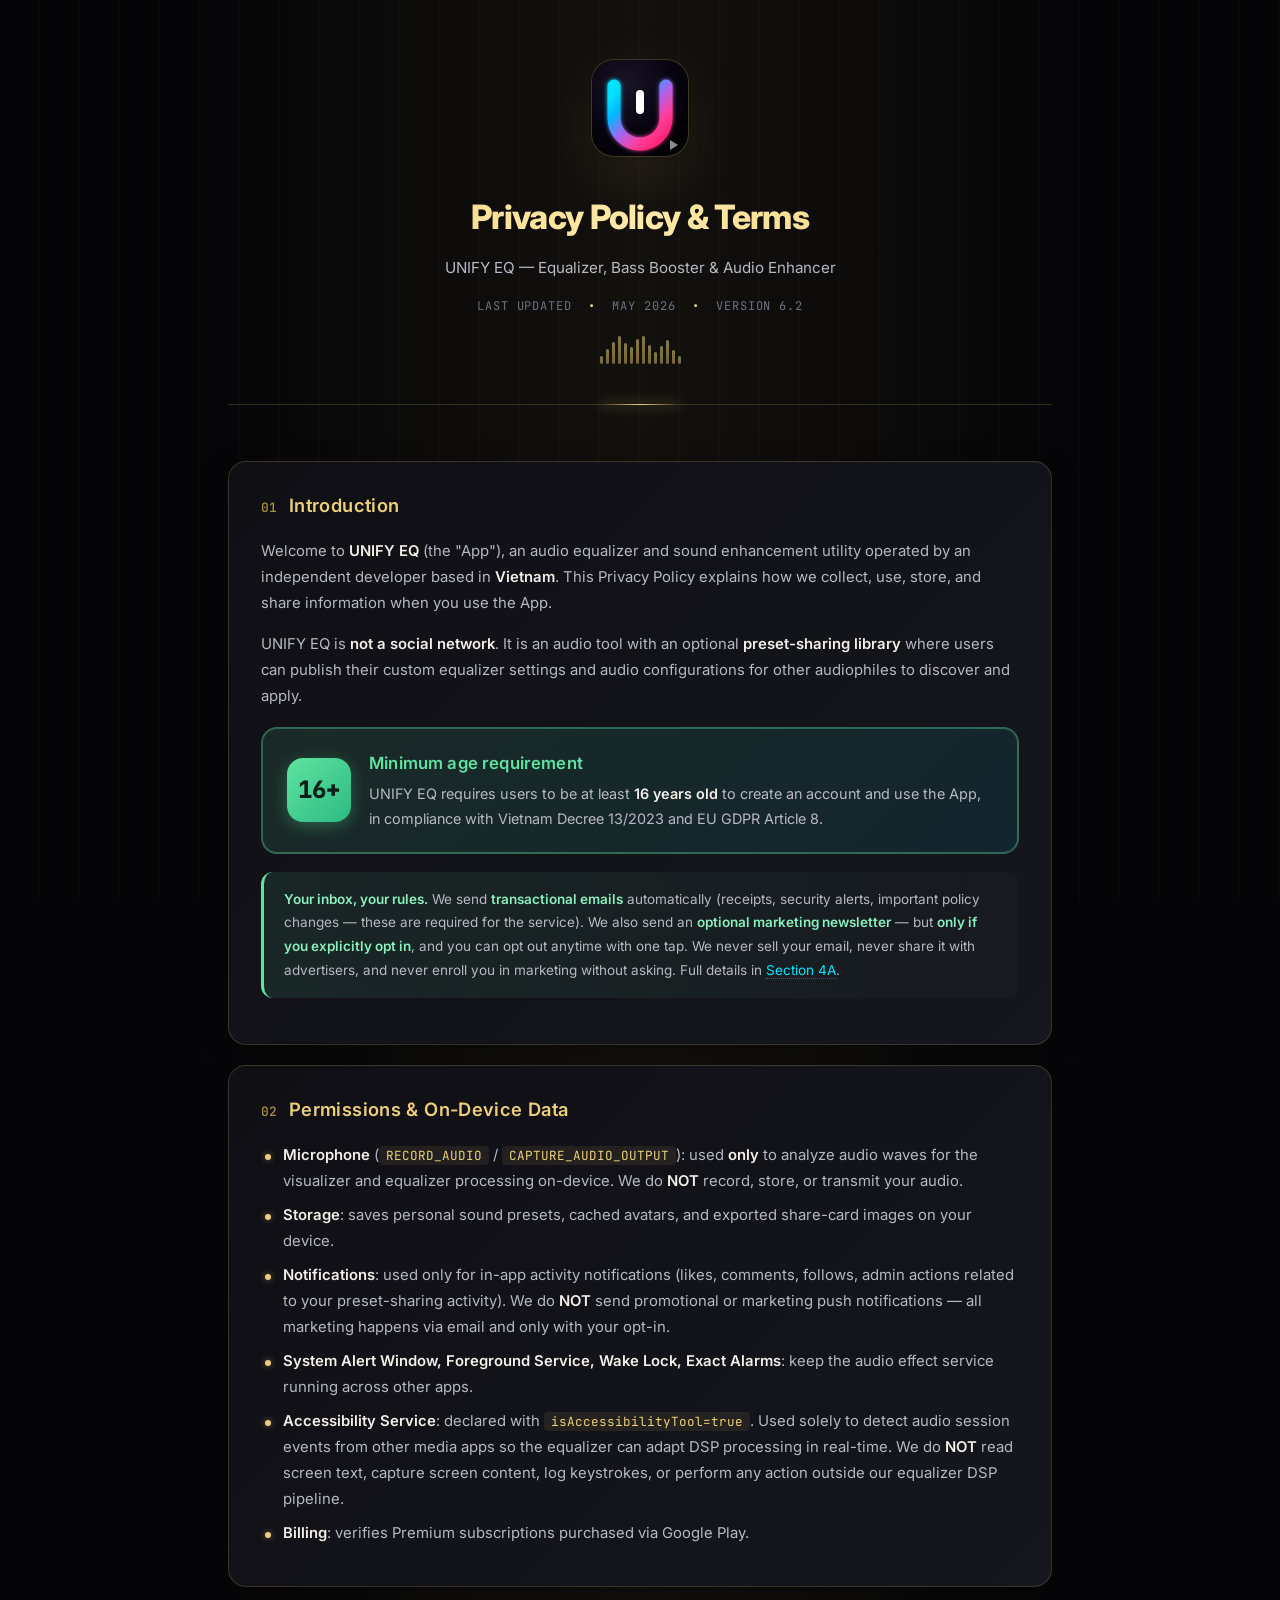
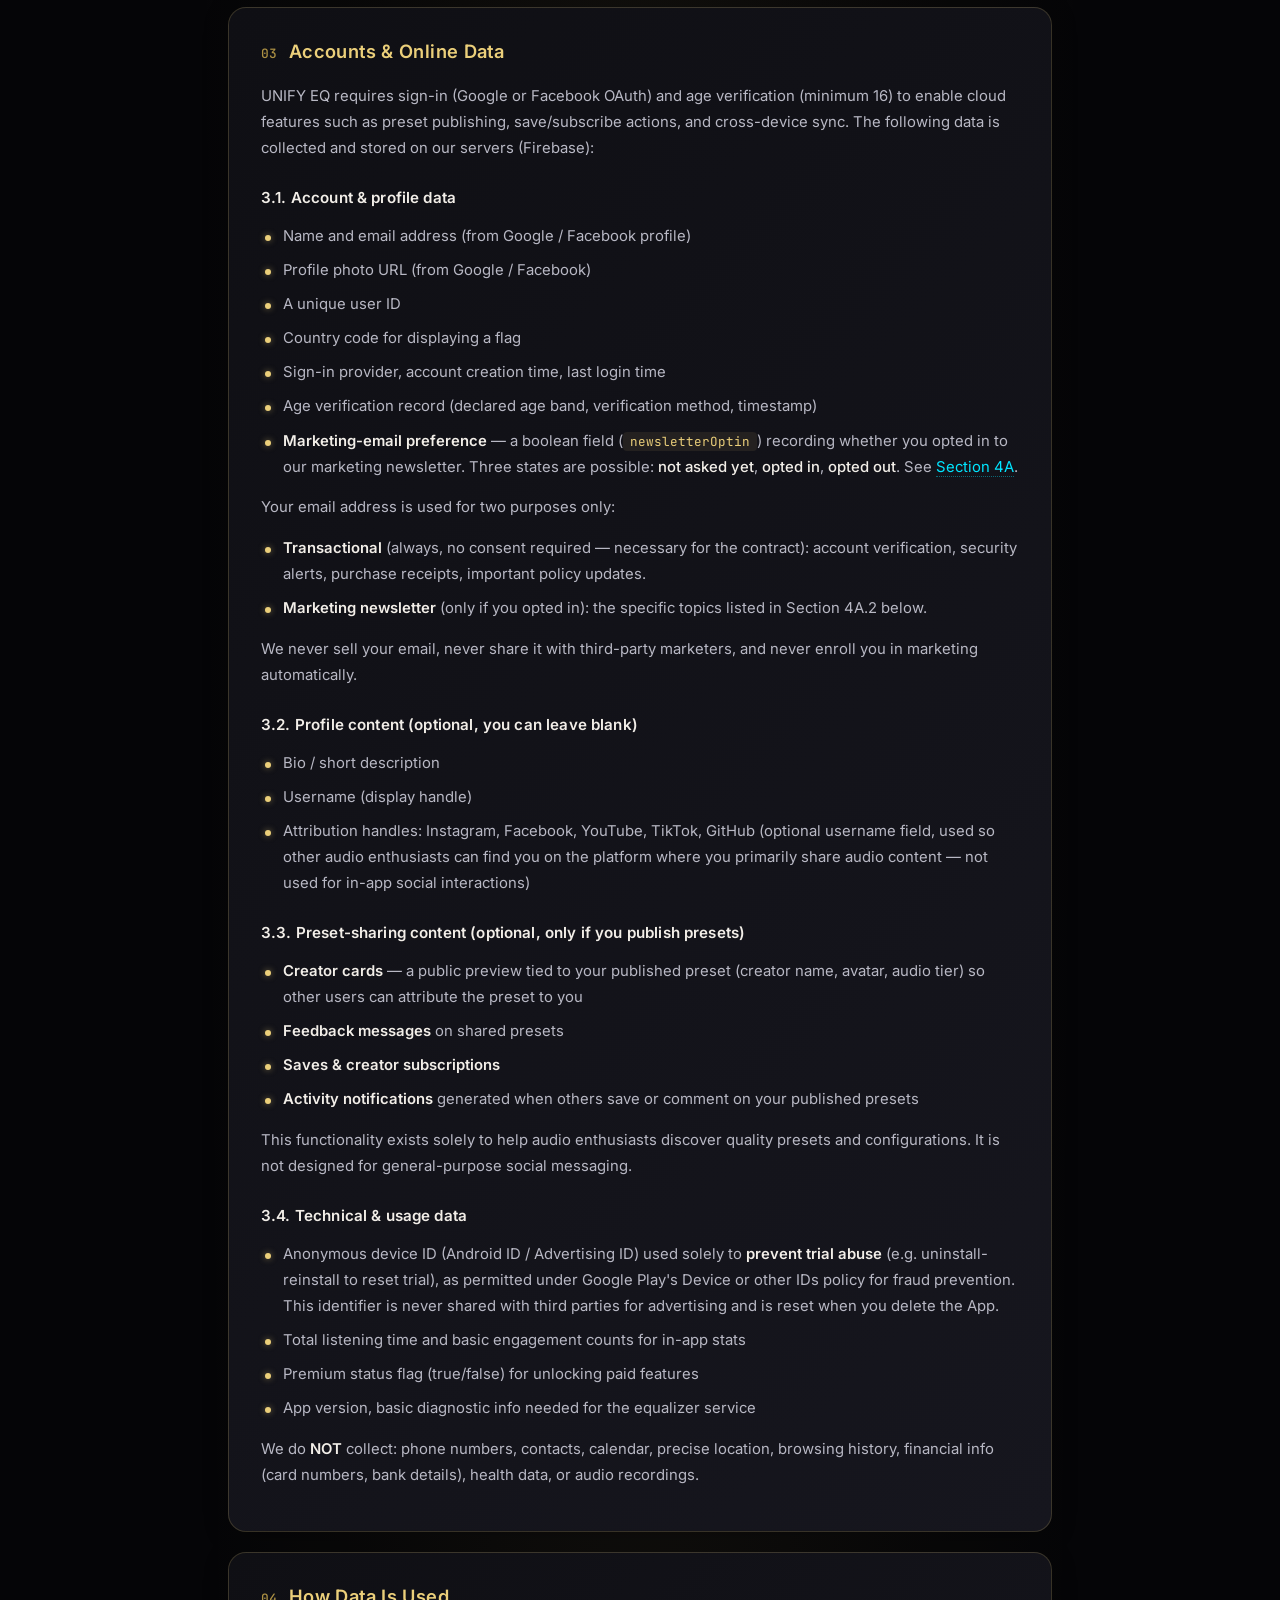
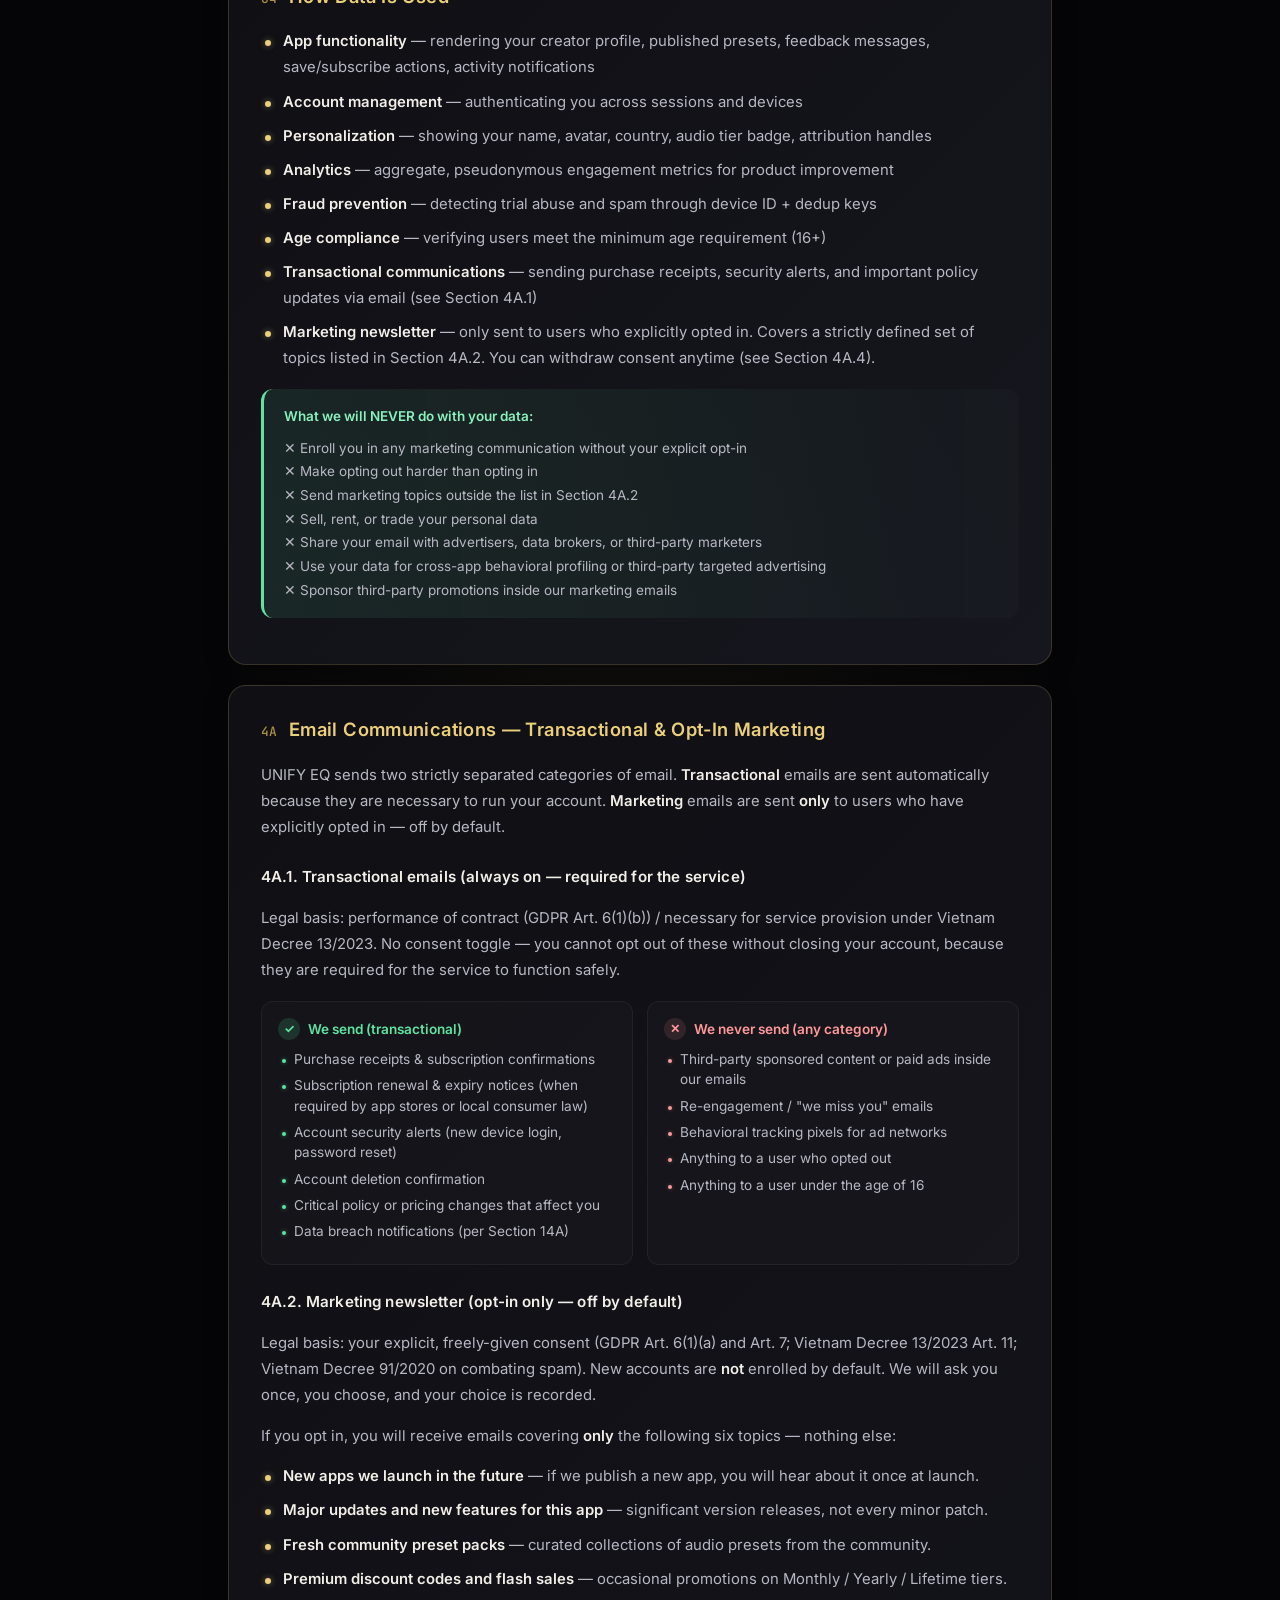
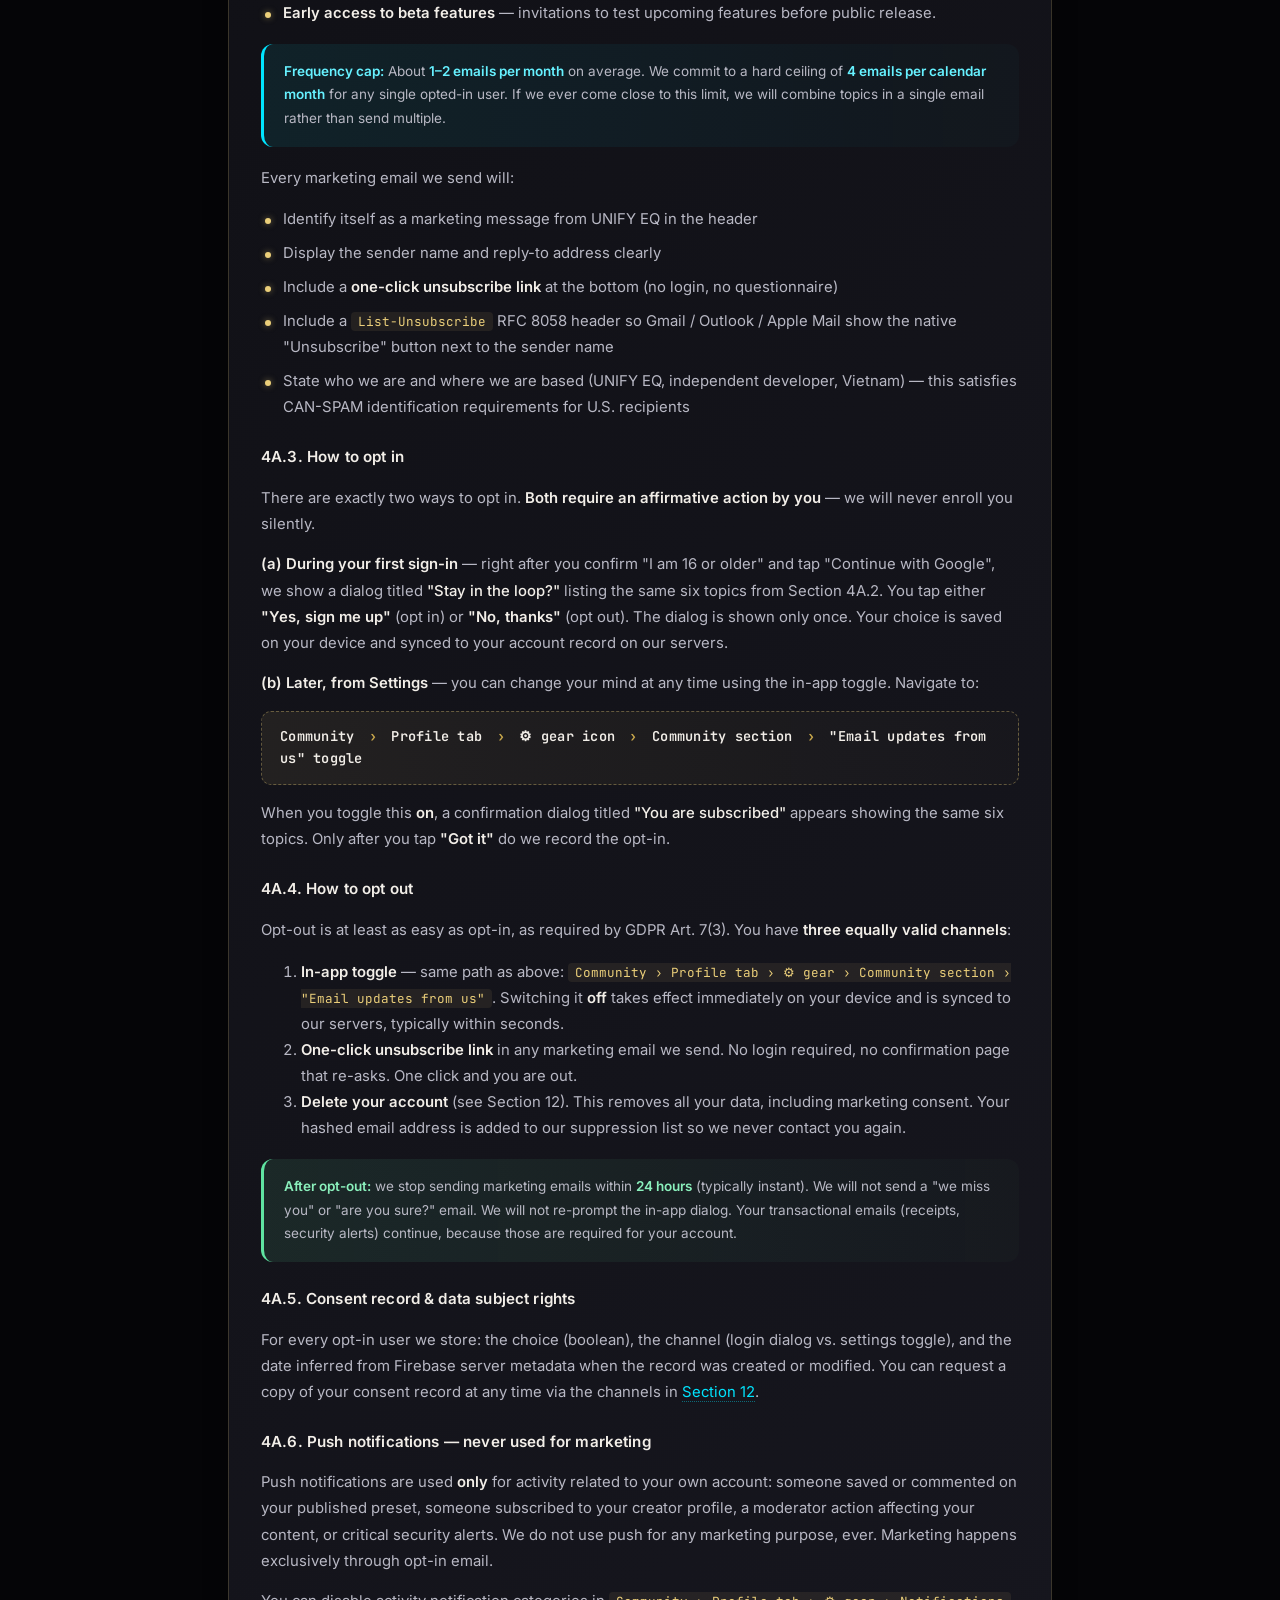
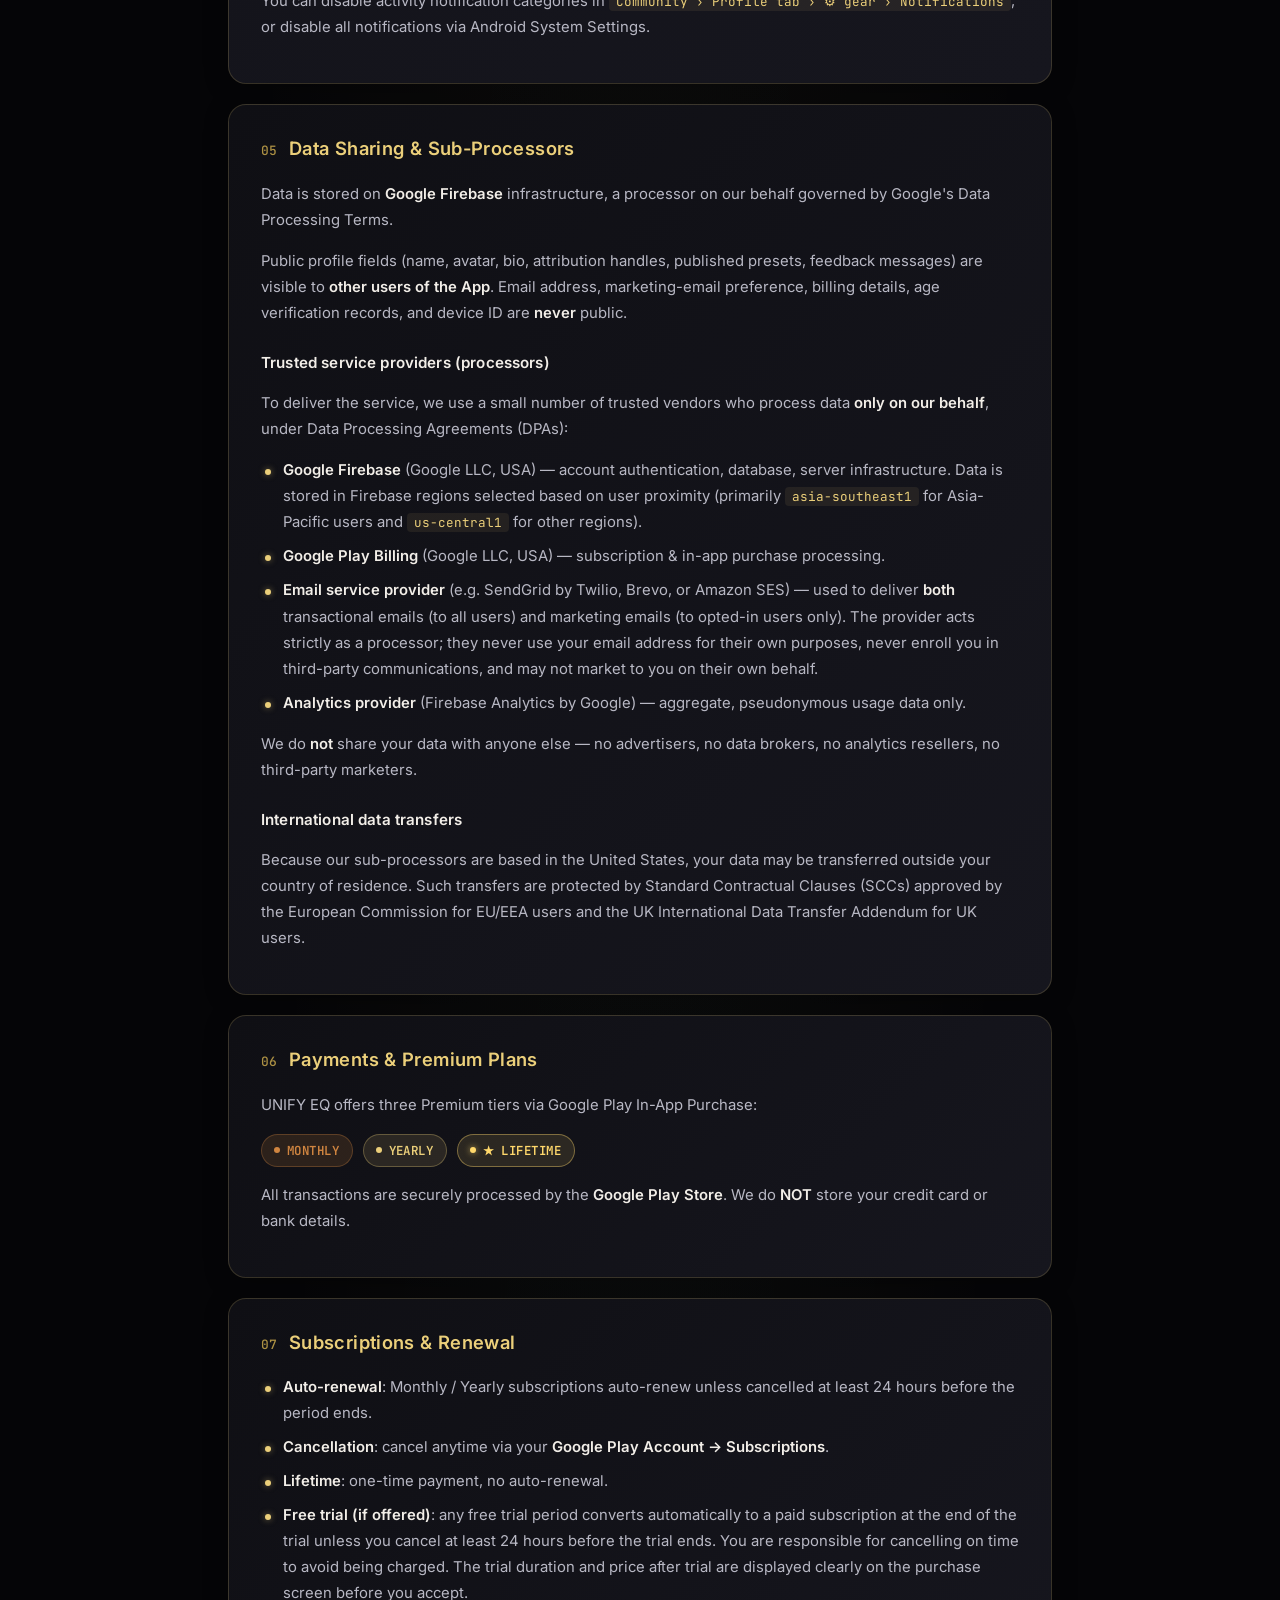
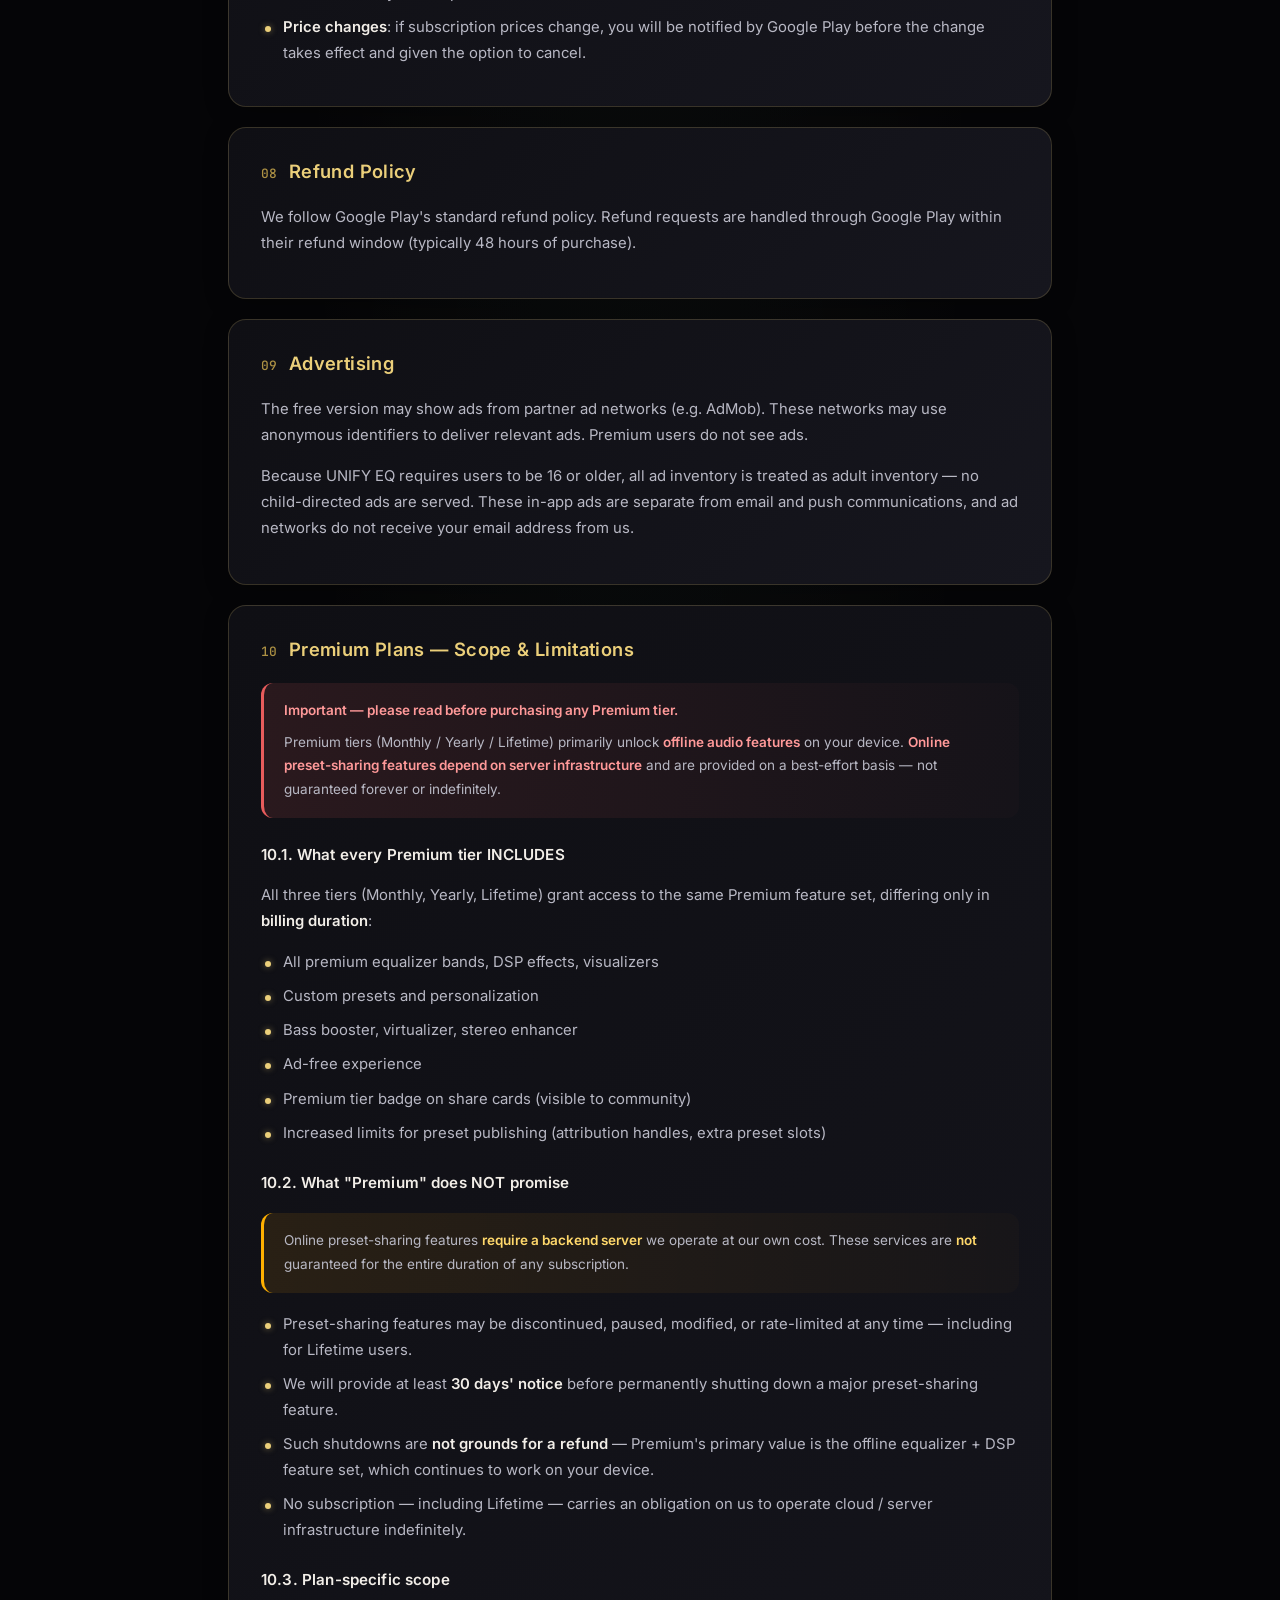
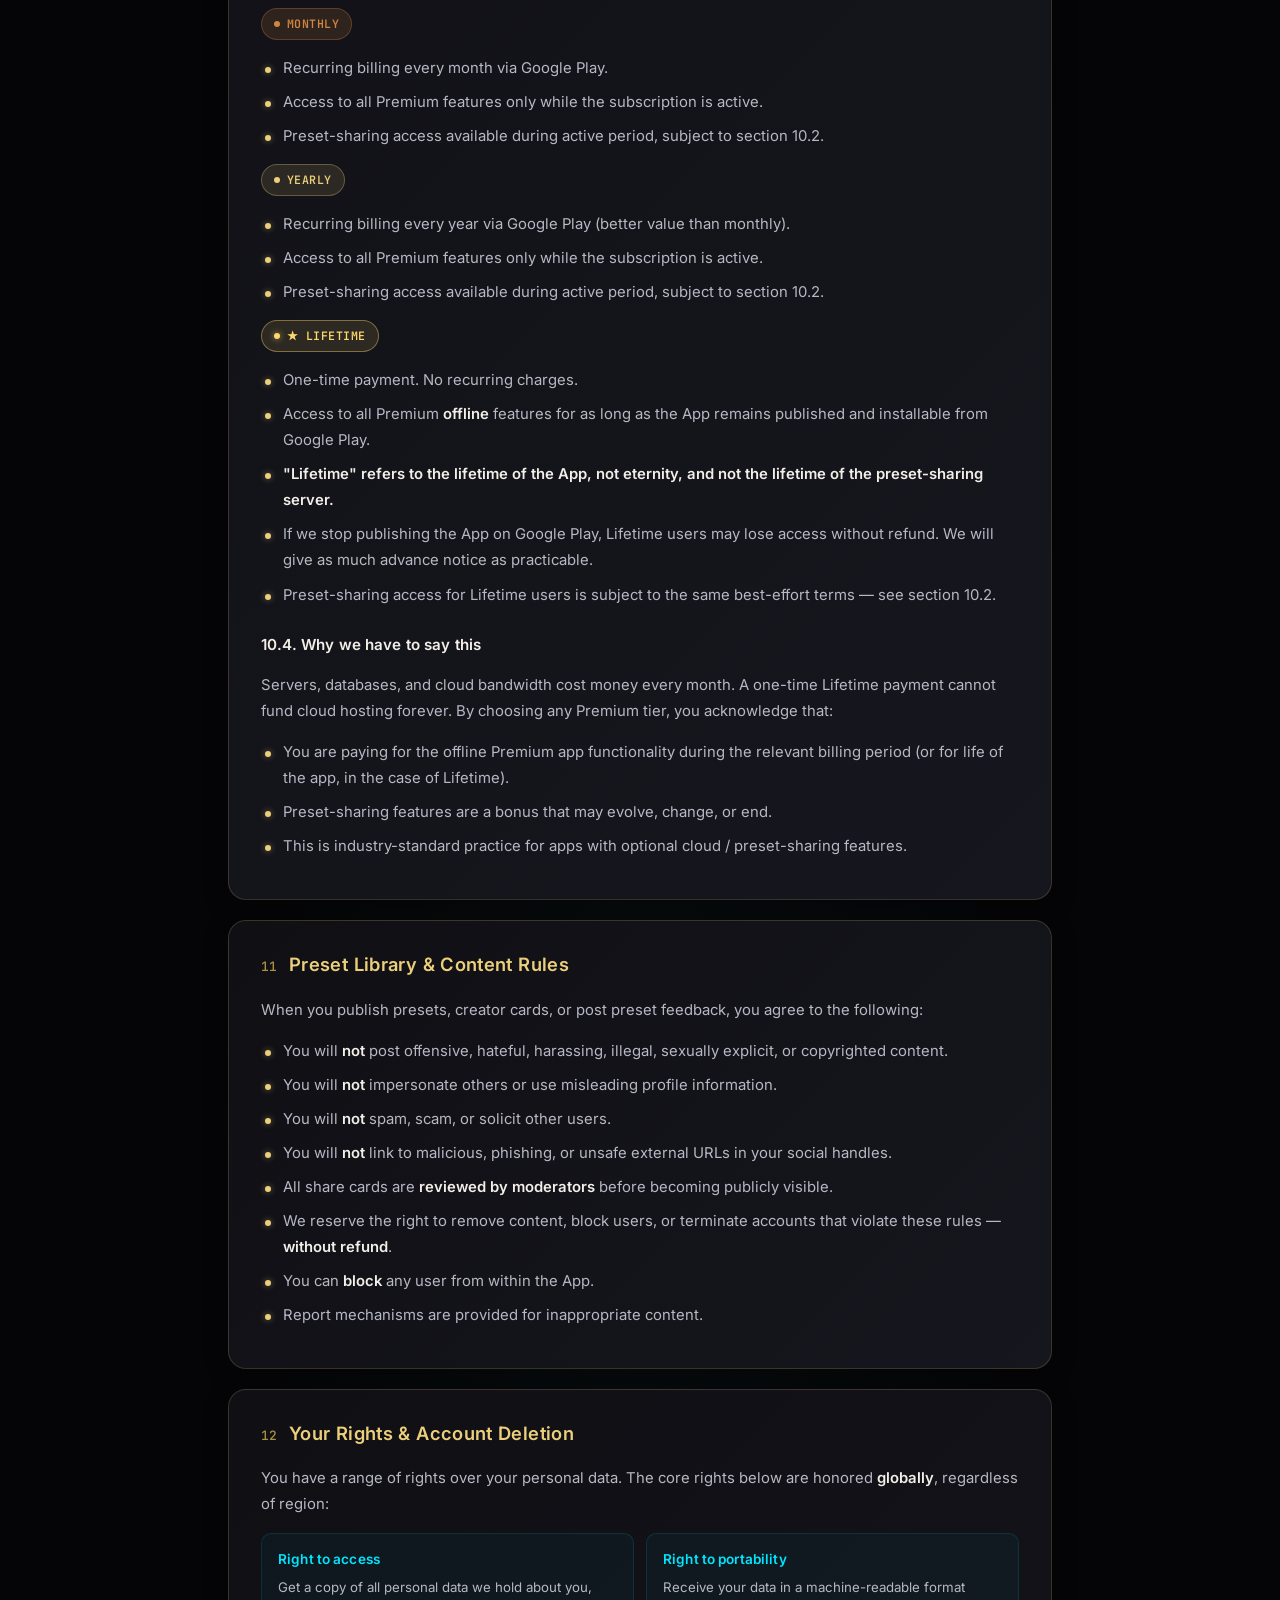
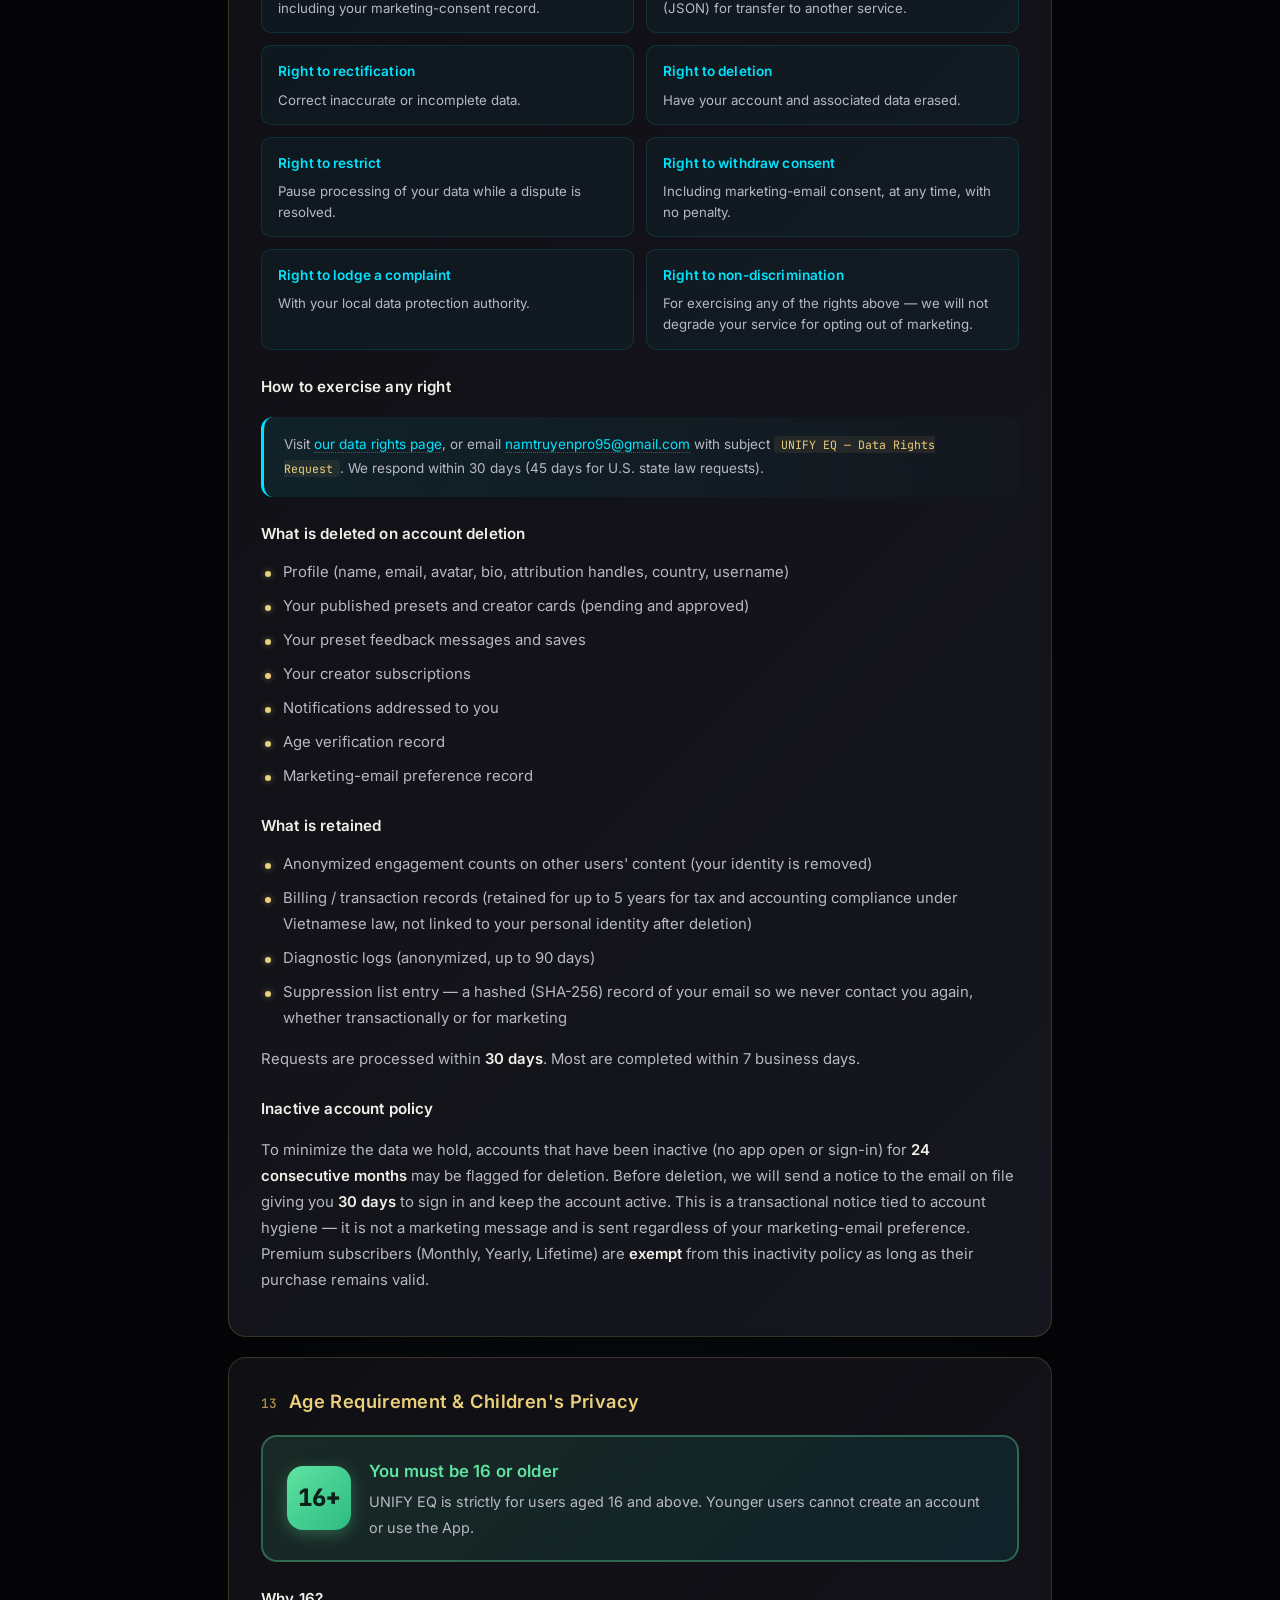
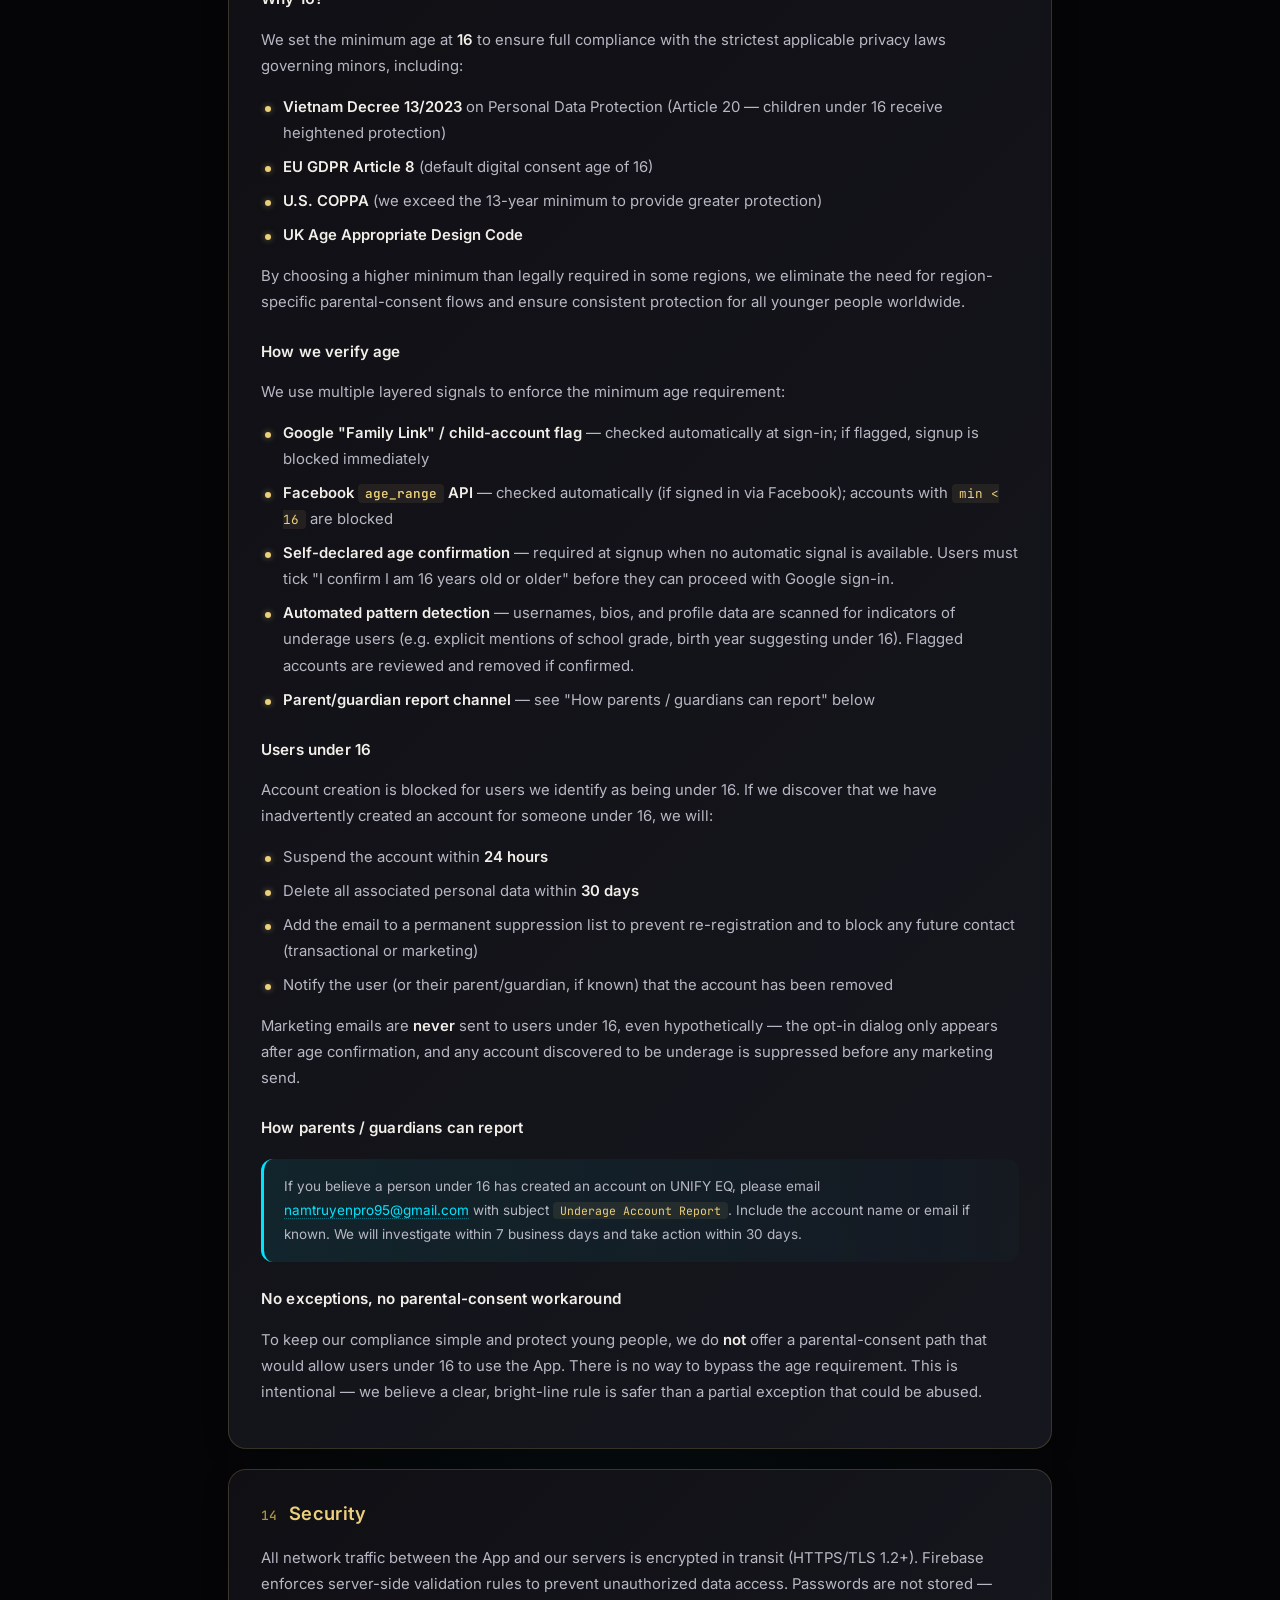
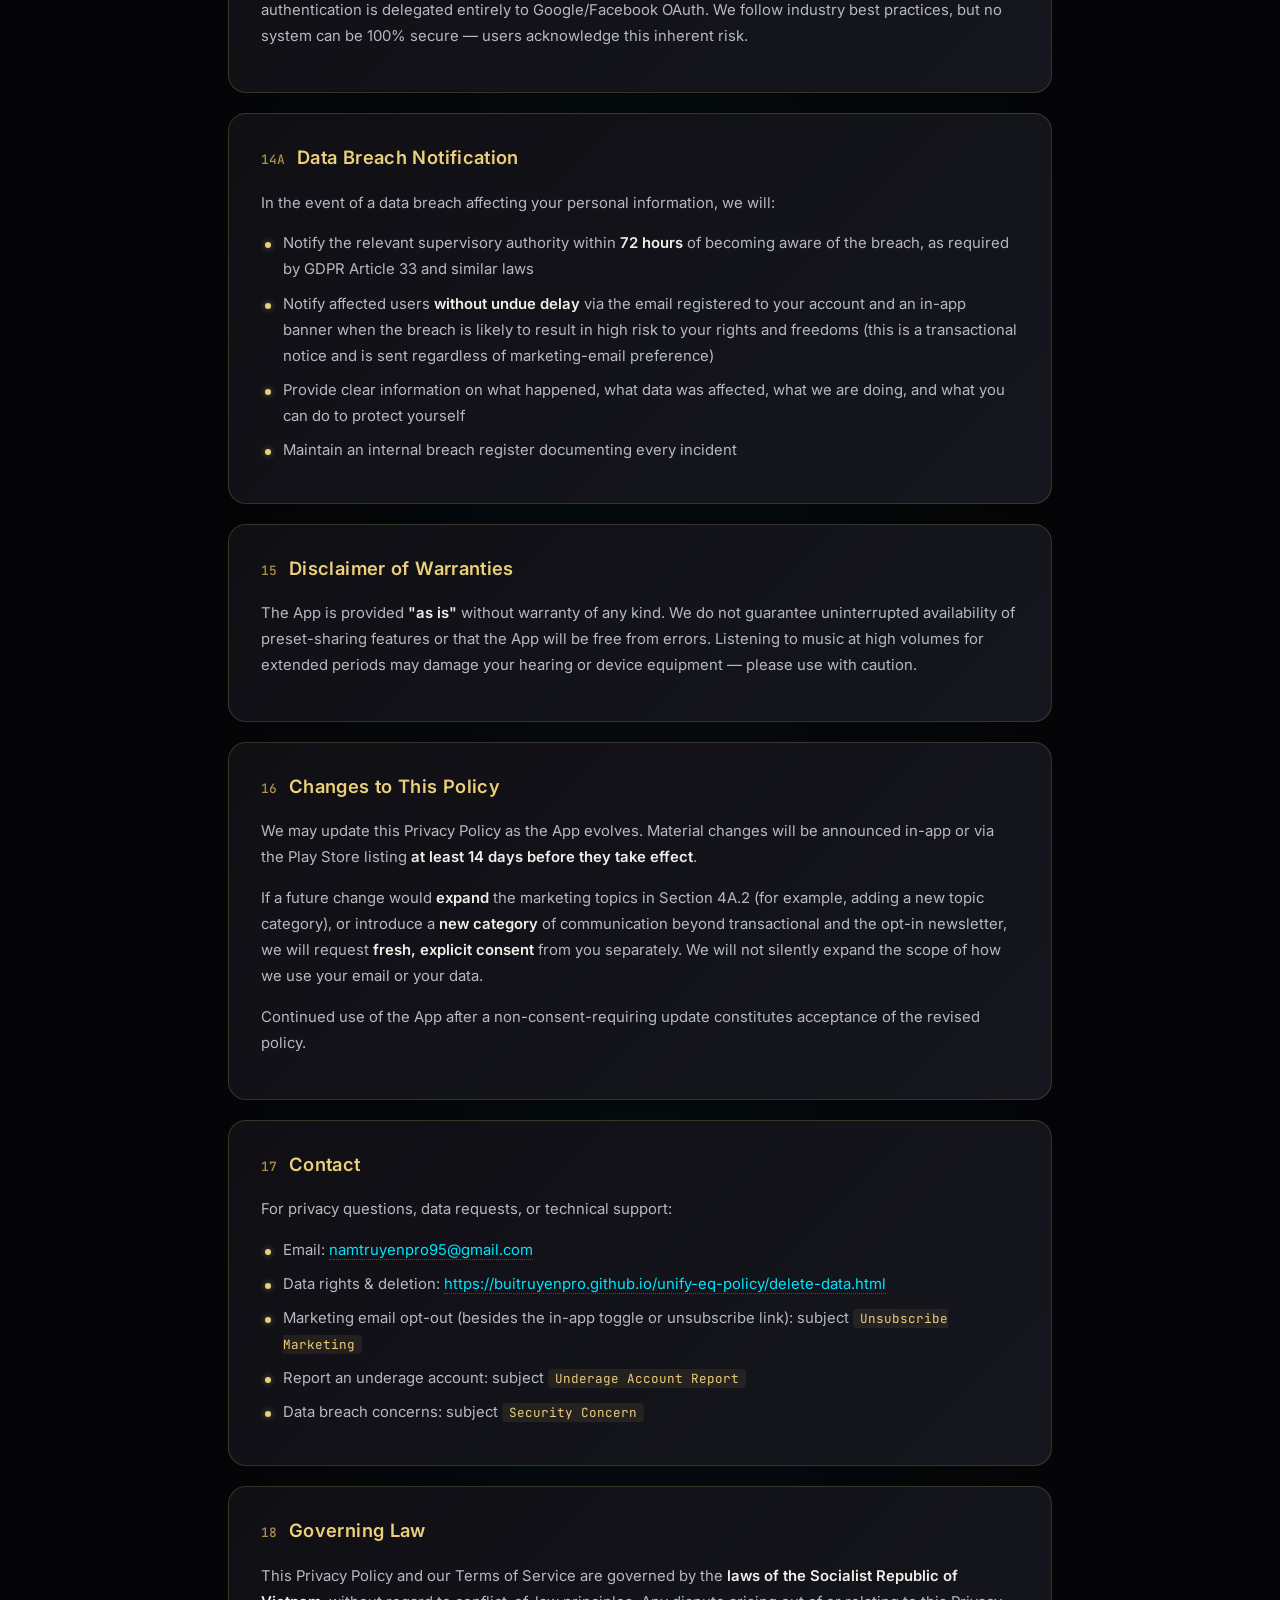
==== index.html @ ba03b804 "Revise privacy policy and email consent details Updated privacy policy and email communication detai" ====
<!DOCTYPE html>
<html lang="en">
<head>
    <meta charset="UTF-8">
    <meta name="viewport" content="width=device-width, initial-scale=1.0">
    <title>Privacy Policy &amp; Terms — UNIFY EQ</title>
    <link rel="icon" type="image/svg+xml" href="data:image/svg+xml;utf8,<svg xmlns='http://www.w3.org/2000/svg' viewBox='0 0 96 96'><defs><linearGradient id='g' x1='0.1' y1='0.05' x2='0.9' y2='0.95'><stop offset='0%25' stop-color='%2300E0FF'/><stop offset='22%25' stop-color='%2300B7FF'/><stop offset='50%25' stop-color='%23A865F0'/><stop offset='78%25' stop-color='%23FF3D9A'/><stop offset='100%25' stop-color='%23FF2477'/></linearGradient></defs><rect width='96' height='96' rx='22' fill='%23070410'/><path d='M22 26 V58 a26 26 0 0 0 52 0 V26' stroke='url(%23g)' stroke-width='13' stroke-linecap='round' fill='none'/><rect x='44' y='30' width='8' height='24' rx='4' fill='%23fff'/><path d='M78 80 L86 85 L78 90 Z' fill='%23fff' opacity='0.55'/></svg>">
    <link href="https://fonts.googleapis.com/css2?family=Inter:wght@300;400;500;600;700;800&family=JetBrains+Mono:wght@400;500&display=swap" rel="stylesheet">
    <style>
        :root {
            --gold:        #EBCF7A;
            --gold-deep:   #C9A84C;
            --cyan:        #00E5FF;
            --rose:        #D08540;
            --emerald:     #5FE3A1;
            --bg-base:     #050507;
            --bg-card:     #0F0F14;
            --bg-card-hi:  #16161E;
            --text-primary: #F2EEE8;
            --text-secondary: #B8B8C4;
            --text-muted:  #6B7080;
            --border:      rgba(235, 207, 122, 0.18);
        }
        * { box-sizing: border-box; }
        body {
            font-family: 'Inter', -apple-system, sans-serif;
            background: var(--bg-base);
            background-image:
                radial-gradient(ellipse at top, rgba(235, 207, 122, 0.06) 0%, transparent 50%),
                radial-gradient(ellipse at bottom, rgba(0, 229, 255, 0.04) 0%, transparent 50%);
            color: var(--text-primary);
            margin: 0; padding: 0; min-height: 100vh;
            line-height: 1.7; font-weight: 400;
            -webkit-font-smoothing: antialiased;
            position: relative; overflow-x: hidden;
        }
        body::before {
            content: ''; position: fixed; inset: 0;
            background-image: repeating-linear-gradient(90deg, transparent 0, transparent 38px,
                rgba(235, 207, 122, 0.018) 38px, rgba(235, 207, 122, 0.018) 40px);
            pointer-events: none; z-index: 0;
        }
        .wrap { max-width: 880px; margin: 0 auto; padding: 60px 28px; position: relative; z-index: 1; }

        .hero {
            text-align: center; margin-bottom: 56px; padding-bottom: 40px;
            border-bottom: 1px solid var(--border); position: relative;
        }
        .hero::after {
            content: ''; position: absolute; bottom: -1px; left: 50%; transform: translateX(-50%);
            width: 80px; height: 1px;
            background: linear-gradient(90deg, transparent, var(--gold), transparent);
            box-shadow: 0 0 12px var(--gold);
        }
        .logo {
            width: 96px; height: 96px; border-radius: 22px; margin-bottom: 24px;
            box-shadow: 0 0 0 1px var(--border), 0 20px 60px rgba(235, 207, 122, 0.12),
                0 8px 24px rgba(0, 0, 0, 0.5);
            display: inline-block;
        }
        h1 {
            font-size: 2.1em; font-weight: 800; letter-spacing: -0.02em; margin: 0 0 10px;
            background: linear-gradient(135deg, var(--gold) 0%, #FFE9A8 50%, var(--gold) 100%);
            -webkit-background-clip: text; -webkit-text-fill-color: transparent; background-clip: text;
        }
        .hero-sub { color: var(--text-secondary); font-size: 0.95em; font-weight: 400; margin: 0; }
        .age-pill {
            display: inline-flex; align-items: center; gap: 8px;
            margin-top: 14px; padding: 6px 14px;
            border-radius: 999px;
            background: linear-gradient(135deg, rgba(95, 227, 161, 0.12), rgba(95, 227, 161, 0.04));
            border: 1px solid rgba(95, 227, 161, 0.3);
            font-family: 'JetBrains Mono', monospace;
            font-size: 0.78em; color: var(--emerald);
            font-weight: 600; letter-spacing: 0.05em;
        }
        .age-pill::before {
            content: ''; width: 6px; height: 6px; border-radius: 50%;
            background: var(--emerald); box-shadow: 0 0 8px var(--emerald);
        }
        .meta-line {
            margin-top: 14px; font-family: 'JetBrains Mono', monospace; font-size: 0.75em;
            color: var(--text-muted); letter-spacing: 0.08em; text-transform: uppercase;
        }
        .meta-line .dot { color: var(--gold); margin: 0 8px; }

        .waveform {
            display: flex; justify-content: center; align-items: flex-end; gap: 3px;
            height: 28px; margin: 20px auto 0; max-width: 220px; opacity: 0.55;
        }
        .waveform span {
            display: block; width: 3px;
            background: linear-gradient(180deg, var(--gold), var(--gold-deep));
            border-radius: 2px;
            animation: pulse 1.6s ease-in-out infinite;
        }
        .waveform span:nth-child(1)  { height: 30%;  animation-delay: 0s; }
        .waveform span:nth-child(2)  { height: 55%;  animation-delay: .1s; }
        .waveform span:nth-child(3)  { height: 80%;  animation-delay: .2s; }
        .waveform span:nth-child(4)  { height: 100%; animation-delay: .3s; }
        .waveform span:nth-child(5)  { height: 75%;  animation-delay: .4s; }
        .waveform span:nth-child(6)  { height: 60%;  animation-delay: .5s; }
        .waveform span:nth-child(7)  { height: 90%;  animation-delay: .6s; }
        .waveform span:nth-child(8)  { height: 100%; animation-delay: .7s; }
        .waveform span:nth-child(9)  { height: 70%;  animation-delay: .8s; }
        .waveform span:nth-child(10) { height: 45%;  animation-delay: .9s; }
        .waveform span:nth-child(11) { height: 65%;  animation-delay: 1.0s; }
        .waveform span:nth-child(12) { height: 85%;  animation-delay: 1.1s; }
        .waveform span:nth-child(13) { height: 50%;  animation-delay: 1.2s; }
        .waveform span:nth-child(14) { height: 30%;  animation-delay: 1.3s; }
        @keyframes pulse {
            0%, 100% { transform: scaleY(0.5); opacity: 0.55; }
            50%      { transform: scaleY(1.0); opacity: 1; }
        }

        section {
            background: linear-gradient(135deg, var(--bg-card) 0%, var(--bg-card-hi) 100%);
            border: 1px solid var(--border);
            border-radius: 18px;
            padding: 28px 32px;
            margin-bottom: 20px;
            box-shadow: 0 4px 24px rgba(0, 0, 0, 0.3);
        }
        h2 {
            color: var(--gold); font-size: 1.15em; font-weight: 600;
            letter-spacing: 0.02em; margin: 0 0 16px;
            display: flex; align-items: baseline; gap: 12px;
        }
        h2 .num {
            font-family: 'JetBrains Mono', monospace; font-size: 0.7em;
            color: var(--gold-deep); opacity: 0.85; font-weight: 500; letter-spacing: 0;
        }
        h3 {
            color: var(--text-primary); font-size: 0.95em; font-weight: 600;
            margin: 24px 0 10px; letter-spacing: 0.01em;
        }
        p, li { color: var(--text-secondary); font-size: 0.93em; line-height: 1.75; }
        strong { color: var(--text-primary); font-weight: 600; }
        em { color: var(--text-primary); font-style: normal; font-weight: 500; }
        ul { padding-left: 0; list-style: none; margin: 12px 0; }
        ul li { position: relative; padding-left: 22px; margin-bottom: 8px; }
        ul li::before {
            content: ''; position: absolute; left: 4px; top: 12px;
            width: 6px; height: 6px; border-radius: 50%;
            background: var(--gold); box-shadow: 0 0 6px rgba(235, 207, 122, 0.5);
        }
        a {
            color: var(--cyan); text-decoration: none;
            border-bottom: 1px dotted rgba(0, 229, 255, 0.4);
            transition: all .2s;
        }
        a:hover { color: #66F1FF; border-bottom-color: var(--cyan); text-shadow: 0 0 8px rgba(0, 229, 255, 0.4); }
        code {
            font-family: 'JetBrains Mono', monospace;
            background: rgba(235, 207, 122, 0.08); color: var(--gold);
            padding: 1px 7px; border-radius: 4px; font-size: 0.85em;
        }

        .callout { border-radius: 12px; padding: 16px 20px; margin: 18px 0; border-left: 3px solid; font-size: 0.91em; }
        .callout p { margin: 0; font-size: 0.93em; }
        .callout p + p { margin-top: 8px; }
        .callout-warn { background: linear-gradient(90deg, rgba(255, 165, 0, 0.1), rgba(255, 165, 0, 0.02)); border-left-color: #FFB000; }
        .callout-warn strong { color: #FFD86B; }
        .callout-critical { background: linear-gradient(90deg, rgba(232, 92, 92, 0.12), rgba(232, 92, 92, 0.02)); border-left-color: #E85C5C; }
        .callout-critical strong { color: #FF9999; }
        .callout-info { background: linear-gradient(90deg, rgba(0, 229, 255, 0.08), rgba(0, 229, 255, 0.02)); border-left-color: var(--cyan); }
        .callout-info strong { color: #66F1FF; }
        .callout-good { background: linear-gradient(90deg, rgba(95, 227, 161, 0.10), rgba(95, 227, 161, 0.02)); border-left-color: var(--emerald); }
        .callout-good strong { color: #8AF0BC; }

        .plans { display: flex; gap: 10px; flex-wrap: wrap; margin: 16px 0 8px; }
        .badge {
            display: inline-flex; align-items: center; gap: 7px;
            padding: 5px 12px; border-radius: 999px;
            font-size: 0.78em; font-weight: 600; letter-spacing: 0.04em;
            text-transform: uppercase; font-family: 'JetBrains Mono', monospace;
        }
        .badge::before { content: ''; display: block; width: 6px; height: 6px; border-radius: 50%; }
        .badge-monthly  { background: rgba(208, 133, 64, 0.15); color: var(--rose); border: 1px solid rgba(208, 133, 64, 0.3); }
        .badge-monthly::before  { background: var(--rose); }
        .badge-yearly   { background: rgba(235, 207, 122, 0.12); color: var(--gold); border: 1px solid rgba(235, 207, 122, 0.3); }
        .badge-yearly::before   { background: var(--gold); }
        .badge-lifetime { background: rgba(232, 201, 106, 0.12); color: #FFD86B; border: 1px solid rgba(255, 216, 107, 0.4); }
        .badge-lifetime::before { background: #FFD86B; box-shadow: 0 0 6px rgba(255, 216, 107, 0.7); }

        .preview-card {
            background: #0A0A12;
            border: 1px solid var(--border);
            border-radius: 14px;
            padding: 18px;
            position: relative;
            max-width: 380px; margin: 22px auto 8px;
        }
        .preview-card::before {
            content: attr(data-tag);
            position: absolute; top: 12px; right: 14px;
            font-family: 'JetBrains Mono', monospace;
            font-size: 0.65em; letter-spacing: 0.1em; text-transform: uppercase;
            color: var(--gold-deep); opacity: 0.7;
        }
        .preview-card h4 {
            margin: 0 0 14px; font-size: 0.85em; color: var(--text-muted);
            font-weight: 500; letter-spacing: 0.04em; text-transform: uppercase;
            font-family: 'JetBrains Mono', monospace;
        }

        .phone-mock {
            background: linear-gradient(180deg, #0E0E18, #050508);
            border-radius: 16px;
            padding: 24px 20px;
            border: 1px solid rgba(255, 255, 255, 0.06);
            text-align: center;
        }
        .phone-logo {
            width: 56px; height: 56px; margin: 8px auto 18px;
            border-radius: 14px;
            background: linear-gradient(135deg, #00E0FF, #A865F0, #FF2477);
            display: flex; align-items: center; justify-content: center;
            color: white; font-weight: 800; font-size: 1.4em;
            box-shadow: 0 8px 24px rgba(168, 101, 240, 0.3);
        }
        .phone-mock .mock-title {
            font-size: 1.1em; color: var(--text-primary); font-weight: 700;
            margin: 0 0 8px; line-height: 1.3;
        }
        .phone-mock .mock-sub {
            font-size: 0.82em; color: var(--text-secondary); margin: 0 0 22px;
            line-height: 1.55;
        }
        .terms-text {
            font-size: 0.74em; color: var(--text-muted); line-height: 1.6;
            margin: 0 0 18px; padding: 0 4px;
        }
        .terms-text a {
            color: var(--gold); border-bottom: 1px dotted rgba(235, 207, 122, 0.4);
        }
        .mock-actions {
            display: flex; gap: 10px;
        }
        .mock-btn {
            flex: 1; padding: 12px;
            border-radius: 12px;
            font-size: 0.85em; font-weight: 700;
            border: none; cursor: pointer;
            font-family: inherit;
            transition: all .2s;
        }
        .mock-btn-primary {
            background: linear-gradient(135deg, var(--gold), var(--gold-deep));
            color: #1A1410;
        }
        .mock-btn-primary:hover { transform: translateY(-1px); box-shadow: 0 8px 24px rgba(235, 207, 122, 0.3); }
        .mock-btn-ghost {
            background: transparent; color: var(--text-secondary);
            border: 1px solid rgba(255, 255, 255, 0.1);
        }
        .mock-btn-ghost:hover { background: rgba(255, 255, 255, 0.04); color: var(--text-primary); }
        .mock-status {
            margin-top: 14px; padding: 10px 14px; border-radius: 8px;
            font-size: 0.78em; line-height: 1.5;
            background: rgba(95, 227, 161, 0.08); border-left: 2px solid var(--emerald);
            color: #8AF0BC; opacity: 0; transition: opacity .3s;
            text-align: left;
        }
        .mock-status.show { opacity: 1; }
        .mock-status.declined {
            background: rgba(184, 184, 196, 0.06); border-left-color: var(--text-muted);
            color: var(--text-muted);
        }

        .promise-grid {
            display: grid; grid-template-columns: 1fr 1fr; gap: 14px;
            margin: 18px 0;
        }
        @media (max-width: 640px) { .promise-grid { grid-template-columns: 1fr; } }
        .promise-cell {
            padding: 16px; border-radius: 12px;
            background: rgba(255, 255, 255, 0.02);
            border: 1px solid rgba(255, 255, 255, 0.05);
        }
        .promise-cell h5 {
            margin: 0 0 8px; font-size: 0.85em; font-weight: 600;
            display: flex; align-items: center; gap: 8px;
        }
        .promise-cell.do h5 { color: var(--emerald); }
        .promise-cell.dont h5 { color: #FF9999; }
        .promise-cell h5 .icon {
            display: inline-flex; align-items: center; justify-content: center;
            width: 22px; height: 22px; border-radius: 50%;
            font-size: 0.9em; font-weight: 700;
        }
        .promise-cell.do h5 .icon { background: rgba(95, 227, 161, 0.15); color: var(--emerald); }
        .promise-cell.dont h5 .icon { background: rgba(255, 153, 153, 0.12); color: #FF9999; }
        .promise-cell ul { margin: 0; }
        .promise-cell ul li {
            padding-left: 16px; font-size: 0.85em; margin-bottom: 6px; line-height: 1.5;
        }
        .promise-cell ul li::before { top: 10px; width: 4px; height: 4px; }
        .promise-cell.do ul li::before { background: var(--emerald); box-shadow: 0 0 4px rgba(95, 227, 161, 0.5); }
        .promise-cell.dont ul li::before { background: #FF9999; box-shadow: 0 0 4px rgba(255, 153, 153, 0.4); }

        .rights-grid {
            display: grid; grid-template-columns: 1fr 1fr; gap: 12px;
            margin: 16px 0;
        }
        @media (max-width: 640px) { .rights-grid { grid-template-columns: 1fr; } }
        .right-card {
            padding: 14px 16px; border-radius: 10px;
            background: rgba(0, 229, 255, 0.04);
            border: 1px solid rgba(0, 229, 255, 0.12);
        }
        .right-card h5 {
            margin: 0 0 6px; font-size: 0.85em; color: var(--cyan);
            font-weight: 600; letter-spacing: 0.01em;
        }
        .right-card p { margin: 0; font-size: 0.83em; color: var(--text-secondary); line-height: 1.55; }

        .age-banner {
            background: linear-gradient(135deg, rgba(95, 227, 161, 0.12), rgba(0, 229, 255, 0.08));
            border: 2px solid rgba(95, 227, 161, 0.35);
            border-radius: 16px;
            padding: 20px 24px;
            margin: 18px 0;
            display: flex; align-items: center; gap: 18px;
        }
        @media (max-width: 640px) { .age-banner { flex-direction: column; text-align: center; } }
        .age-banner-icon {
            flex-shrink: 0;
            width: 64px; height: 64px; border-radius: 16px;
            background: linear-gradient(135deg, var(--emerald), #2DBA82);
            display: flex; align-items: center; justify-content: center;
            color: #0A2018; font-weight: 800; font-size: 1.5em;
            box-shadow: 0 4px 16px rgba(95, 227, 161, 0.3);
            font-family: 'JetBrains Mono', monospace;
        }
        .age-banner-content h3 {
            color: var(--emerald) !important;
            margin: 0 0 4px !important;
            font-size: 1.05em !important;
        }
        .age-banner-content p {
            margin: 0; color: var(--text-secondary); font-size: 0.9em;
        }

        .nav-path {
            display: block;
            margin: 14px 0;
            padding: 14px 18px;
            border-radius: 10px;
            background: linear-gradient(90deg, rgba(235, 207, 122, 0.08), rgba(235, 207, 122, 0.02));
            border: 1px dashed rgba(235, 207, 122, 0.35);
            font-family: 'JetBrains Mono', monospace;
            font-size: 0.85em;
            color: var(--gold);
            letter-spacing: 0.02em;
            line-height: 1.6;
        }
        .nav-path .arrow {
            color: var(--gold-deep);
            margin: 0 6px;
            font-weight: 700;
        }
        .nav-path .step {
            color: var(--text-primary);
            font-weight: 600;
        }

        footer {
            text-align: center; margin-top: 60px; padding-top: 32px; border-top: 1px solid var(--border);
        }
        footer p { font-size: 0.82em; color: var(--text-muted); font-style: italic; line-height: 1.6; }
        footer .copyright {
            font-family: 'JetBrains Mono', monospace; font-size: 0.7em;
            letter-spacing: 0.1em; text-transform: uppercase; margin-top: 16px;
        }
        @media (max-width: 640px) {
            .wrap { padding: 36px 18px; }
            .hero { margin-bottom: 36px; padding-bottom: 28px; }
            .logo { width: 80px; height: 80px; }
            h1 { font-size: 1.55em; }
            section { padding: 22px 20px; border-radius: 14px; }
            h2 { font-size: 1.05em; gap: 8px; }
        }
    </style>
</head>
<body>

<div class="wrap">

    <div class="hero">
        <svg class="logo" viewBox="0 0 96 96" xmlns="http://www.w3.org/2000/svg" role="img" aria-label="UNIFY EQ">
            <defs>
                <linearGradient id="uniGrad" x1="0.1" y1="0.05" x2="0.9" y2="0.95">
                    <stop offset="0%" stop-color="#00E0FF"/>
                    <stop offset="22%" stop-color="#00B7FF"/>
                    <stop offset="50%" stop-color="#A865F0"/>
                    <stop offset="78%" stop-color="#FF3D9A"/>
                    <stop offset="100%" stop-color="#FF2477"/>
                </linearGradient>
                <radialGradient id="bgGlow" cx="0.35" cy="0.25" r="0.9">
                    <stop offset="0%" stop-color="#1A1428"/>
                    <stop offset="55%" stop-color="#070410"/>
                    <stop offset="100%" stop-color="#000"/>
                </radialGradient>
                <filter id="uGlow" x="-20%" y="-20%" width="140%" height="140%">
                    <feGaussianBlur stdDeviation="2" result="blur"/>
                    <feMerge>
                        <feMergeNode in="blur"/>
                        <feMergeNode in="SourceGraphic"/>
                    </feMerge>
                </filter>
            </defs>
            <rect width="96" height="96" rx="22" fill="url(#bgGlow)"/>
            <path d="M 22 26 V 58 a 26 26 0 0 0 52 0 V 26"
                  stroke="url(#uniGrad)" stroke-width="13" stroke-linecap="round"
                  fill="none" filter="url(#uGlow)"/>
            <rect x="44" y="30" width="8" height="24" rx="4" fill="#FFFFFF"/>
            <path d="M 78 80 L 86 85 L 78 90 Z" fill="#FFFFFF" opacity="0.55"/>
        </svg>
        <h1>Privacy Policy &amp; Terms</h1>
        <p class="hero-sub">UNIFY EQ &mdash; Equalizer, Bass Booster &amp; Audio Enhancer</p>
        <div class="meta-line">
            <span>Last updated</span>
            <span class="dot">&bull;</span>
            <span>May 2026</span>
            <span class="dot">&bull;</span>
            <span>Version 6.2</span>
        </div>
        <div class="waveform" aria-hidden="true">
            <span></span><span></span><span></span><span></span><span></span><span></span><span></span>
            <span></span><span></span><span></span><span></span><span></span><span></span><span></span>
        </div>
    </div>

    <section>
        <h2><span class="num">01</span>Introduction</h2>
        <p>Welcome to <strong>UNIFY EQ</strong> (the "App"), an audio equalizer and sound enhancement utility operated by an independent developer based in <strong>Vietnam</strong>. This Privacy Policy explains how we collect, use, store, and share information when you use the App.</p>
        <p>UNIFY EQ is <strong>not a social network</strong>. It is an audio tool with an optional <strong>preset-sharing library</strong> where users can publish their custom equalizer settings and audio configurations for other audiophiles to discover and apply.</p>

        <div class="age-banner">
            <div class="age-banner-icon">16+</div>
            <div class="age-banner-content">
                <h3>Minimum age requirement</h3>
                <p>UNIFY EQ requires users to be at least <strong>16 years old</strong> to create an account and use the App, in compliance with Vietnam Decree 13/2023 and EU GDPR Article 8.</p>
            </div>
        </div>

        <div class="callout callout-good">
            <p><strong>Your inbox, your rules.</strong> We send <strong>transactional emails</strong> automatically (receipts, security alerts, important policy changes &mdash; these are required for the service). We also send an <strong>optional marketing newsletter</strong> &mdash; but <strong>only if you explicitly opt in</strong>, and you can opt out anytime with one tap. We never sell your email, never share it with advertisers, and never enroll you in marketing without asking. Full details in <a href="#section-4a">Section 4A</a>.</p>
        </div>
    </section>

    <section>
        <h2><span class="num">02</span>Permissions &amp; On-Device Data</h2>
        <ul>
            <li><strong>Microphone</strong> (<code>RECORD_AUDIO</code> / <code>CAPTURE_AUDIO_OUTPUT</code>): used <strong>only</strong> to analyze audio waves for the visualizer and equalizer processing on-device. We do <strong>NOT</strong> record, store, or transmit your audio.</li>
            <li><strong>Storage</strong>: saves personal sound presets, cached avatars, and exported share-card images on your device.</li>
            <li><strong>Notifications</strong>: used only for in-app activity notifications (likes, comments, follows, admin actions related to your preset-sharing activity). We do <strong>NOT</strong> send promotional or marketing push notifications &mdash; all marketing happens via email and only with your opt-in.</li>
            <li><strong>System Alert Window, Foreground Service, Wake Lock, Exact Alarms</strong>: keep the audio effect service running across other apps.</li>
            <li><strong>Accessibility Service</strong>: declared with <code>isAccessibilityTool=true</code>. Used solely to detect audio session events from other media apps so the equalizer can adapt DSP processing in real-time. We do <strong>NOT</strong> read screen text, capture screen content, log keystrokes, or perform any action outside our equalizer DSP pipeline.</li>
            <li><strong>Billing</strong>: verifies Premium subscriptions purchased via Google Play.</li>
        </ul>
    </section>

    <section>
        <h2><span class="num">03</span>Accounts &amp; Online Data</h2>
        <p>UNIFY EQ requires sign-in (Google or Facebook OAuth) and age verification (minimum 16) to enable cloud features such as preset publishing, save/subscribe actions, and cross-device sync. The following data is collected and stored on our servers (Firebase):</p>

        <h3>3.1. Account &amp; profile data</h3>
        <ul>
            <li>Name and email address (from Google / Facebook profile)</li>
            <li>Profile photo URL (from Google / Facebook)</li>
            <li>A unique user ID</li>
            <li>Country code for displaying a flag</li>
            <li>Sign-in provider, account creation time, last login time</li>
            <li>Age verification record (declared age band, verification method, timestamp)</li>
            <li><strong>Marketing-email preference</strong> &mdash; a boolean field (<code>newsletterOptin</code>) recording whether you opted in to our marketing newsletter. Three states are possible: <em>not asked yet</em>, <em>opted in</em>, <em>opted out</em>. See <a href="#section-4a">Section 4A</a>.</li>
        </ul>
        <p>Your email address is used for two purposes only:</p>
        <ul>
            <li><strong>Transactional</strong> (always, no consent required &mdash; necessary for the contract): account verification, security alerts, purchase receipts, important policy updates.</li>
            <li><strong>Marketing newsletter</strong> (only if you opted in): the specific topics listed in Section 4A.2 below.</li>
        </ul>
        <p>We never sell your email, never share it with third-party marketers, and never enroll you in marketing automatically.</p>

        <h3>3.2. Profile content (optional, you can leave blank)</h3>
        <ul>
            <li>Bio / short description</li>
            <li>Username (display handle)</li>
            <li>Attribution handles: Instagram, Facebook, YouTube, TikTok, GitHub (optional username field, used so other audio enthusiasts can find you on the platform where you primarily share audio content &mdash; not used for in-app social interactions)</li>
        </ul>

        <h3>3.3. Preset-sharing content (optional, only if you publish presets)</h3>
        <ul>
            <li><strong>Creator cards</strong> &mdash; a public preview tied to your published preset (creator name, avatar, audio tier) so other users can attribute the preset to you</li>
            <li><strong>Feedback messages</strong> on shared presets</li>
            <li><strong>Saves &amp; creator subscriptions</strong></li>
            <li><strong>Activity notifications</strong> generated when others save or comment on your published presets</li>
        </ul>
        <p>This functionality exists solely to help audio enthusiasts discover quality presets and configurations. It is not designed for general-purpose social messaging.</p>

        <h3>3.4. Technical &amp; usage data</h3>
        <ul>
            <li>Anonymous device ID (Android ID / Advertising ID) used solely to <strong>prevent trial abuse</strong> (e.g. uninstall-reinstall to reset trial), as permitted under Google Play's Device or other IDs policy for fraud prevention. This identifier is never shared with third parties for advertising and is reset when you delete the App.</li>
            <li>Total listening time and basic engagement counts for in-app stats</li>
            <li>Premium status flag (true/false) for unlocking paid features</li>
            <li>App version, basic diagnostic info needed for the equalizer service</li>
        </ul>

        <p>We do <strong>NOT</strong> collect: phone numbers, contacts, calendar, precise location, browsing history, financial info (card numbers, bank details), health data, or audio recordings.</p>
    </section>

    <section>
        <h2><span class="num">04</span>How Data Is Used</h2>
        <ul>
            <li><strong>App functionality</strong> &mdash; rendering your creator profile, published presets, feedback messages, save/subscribe actions, activity notifications</li>
            <li><strong>Account management</strong> &mdash; authenticating you across sessions and devices</li>
            <li><strong>Personalization</strong> &mdash; showing your name, avatar, country, audio tier badge, attribution handles</li>
            <li><strong>Analytics</strong> &mdash; aggregate, pseudonymous engagement metrics for product improvement</li>
            <li><strong>Fraud prevention</strong> &mdash; detecting trial abuse and spam through device ID + dedup keys</li>
            <li><strong>Age compliance</strong> &mdash; verifying users meet the minimum age requirement (16+)</li>
            <li><strong>Transactional communications</strong> &mdash; sending purchase receipts, security alerts, and important policy updates via email (see Section 4A.1)</li>
            <li><strong>Marketing newsletter</strong> &mdash; only sent to users who explicitly opted in. Covers a strictly defined set of topics listed in Section 4A.2. You can withdraw consent anytime (see Section 4A.4).</li>
        </ul>
        <div class="callout callout-good">
            <p><strong>What we will NEVER do with your data:</strong></p>
            <p>✕ Enroll you in any marketing communication without your explicit opt-in<br>
            ✕ Make opting out harder than opting in<br>
            ✕ Send marketing topics outside the list in Section 4A.2<br>
            ✕ Sell, rent, or trade your personal data<br>
            ✕ Share your email with advertisers, data brokers, or third-party marketers<br>
            ✕ Use your data for cross-app behavioral profiling or third-party targeted advertising<br>
            ✕ Sponsor third-party promotions inside our marketing emails</p>
        </div>
    </section>

    <section id="section-4a">
        <h2><span class="num">4A</span>Email Communications &mdash; Transactional &amp; Opt-In Marketing</h2>

        <p>UNIFY EQ sends two strictly separated categories of email. <strong>Transactional</strong> emails are sent automatically because they are necessary to run your account. <strong>Marketing</strong> emails are sent <strong>only</strong> to users who have explicitly opted in &mdash; off by default.</p>

        <h3>4A.1. Transactional emails (always on &mdash; required for the service)</h3>
        <p>Legal basis: performance of contract (GDPR Art. 6(1)(b)) / necessary for service provision under Vietnam Decree 13/2023. No consent toggle &mdash; you cannot opt out of these without closing your account, because they are required for the service to function safely.</p>

        <div class="promise-grid">
            <div class="promise-cell do">
                <h5><span class="icon">✓</span>We send (transactional)</h5>
                <ul>
                    <li>Purchase receipts &amp; subscription confirmations</li>
                    <li>Subscription renewal &amp; expiry notices (when required by app stores or local consumer law)</li>
                    <li>Account security alerts (new device login, password reset)</li>
                    <li>Account deletion confirmation</li>
                    <li>Critical policy or pricing changes that affect you</li>
                    <li>Data breach notifications (per Section 14A)</li>
                </ul>
            </div>
            <div class="promise-cell dont">
                <h5><span class="icon">✕</span>We never send (any category)</h5>
                <ul>
                    <li>Third-party sponsored content or paid ads inside our emails</li>
                    <li>Re-engagement / "we miss you" emails</li>
                    <li>Behavioral tracking pixels for ad networks</li>
                    <li>Anything to a user who opted out</li>
                    <li>Anything to a user under the age of 16</li>
                </ul>
            </div>
        </div>

        <h3>4A.2. Marketing newsletter (opt-in only &mdash; off by default)</h3>
        <p>Legal basis: your explicit, freely-given consent (GDPR Art. 6(1)(a) and Art. 7; Vietnam Decree 13/2023 Art. 11; Vietnam Decree 91/2020 on combating spam). New accounts are <strong>not</strong> enrolled by default. We will ask you once, you choose, and your choice is recorded.</p>

        <p>If you opt in, you will receive emails covering <strong>only</strong> the following six topics &mdash; nothing else:</p>
        <ul>
            <li><strong>New apps we launch in the future</strong> &mdash; if we publish a new app, you will hear about it once at launch.</li>
            <li><strong>Major updates and new features for this app</strong> &mdash; significant version releases, not every minor patch.</li>
            <li><strong>Fresh community preset packs</strong> &mdash; curated collections of audio presets from the community.</li>
            <li><strong>Premium discount codes and flash sales</strong> &mdash; occasional promotions on Monthly / Yearly / Lifetime tiers.</li>
            <li><strong>Early access to beta features</strong> &mdash; invitations to test upcoming features before public release.</li>
        </ul>

        <div class="callout callout-info">
            <p><strong>Frequency cap:</strong> About <strong>1&ndash;2 emails per month</strong> on average. We commit to a hard ceiling of <strong>4 emails per calendar month</strong> for any single opted-in user. If we ever come close to this limit, we will combine topics in a single email rather than send multiple.</p>
        </div>

        <p>Every marketing email we send will:</p>
        <ul>
            <li>Identify itself as a marketing message from UNIFY EQ in the header</li>
            <li>Display the sender name and reply-to address clearly</li>
            <li>Include a <strong>one-click unsubscribe link</strong> at the bottom (no login, no questionnaire)</li>
            <li>Include a <code>List-Unsubscribe</code> RFC 8058 header so Gmail / Outlook / Apple Mail show the native "Unsubscribe" button next to the sender name</li>
            <li>State who we are and where we are based (UNIFY EQ, independent developer, Vietnam) &mdash; this satisfies CAN-SPAM identification requirements for U.S. recipients</li>
        </ul>

        <h3>4A.3. How to opt in</h3>
        <p>There are exactly two ways to opt in. <strong>Both require an affirmative action by you</strong> &mdash; we will never enroll you silently.</p>

        <p><strong>(a) During your first sign-in</strong> &mdash; right after you confirm "I am 16 or older" and tap "Continue with Google", we show a dialog titled <em>"Stay in the loop?"</em> listing the same six topics from Section 4A.2. You tap either <strong>"Yes, sign me up"</strong> (opt in) or <strong>"No, thanks"</strong> (opt out). The dialog is shown only once. Your choice is saved on your device and synced to your account record on our servers.</p>

        <p><strong>(b) Later, from Settings</strong> &mdash; you can change your mind at any time using the in-app toggle. Navigate to:</p>

        <p class="nav-path"><span class="step">Community</span> <span class="arrow">›</span> <span class="step">Profile tab</span> <span class="arrow">›</span> <span class="step">⚙ gear icon</span> <span class="arrow">›</span> <span class="step">Community section</span> <span class="arrow">›</span> <span class="step">"Email updates from us" toggle</span></p>

        <p>When you toggle this <strong>on</strong>, a confirmation dialog titled <em>"You are subscribed"</em> appears showing the same six topics. Only after you tap <strong>"Got it"</strong> do we record the opt-in.</p>

        <h3>4A.4. How to opt out</h3>
        <p>Opt-out is at least as easy as opt-in, as required by GDPR Art. 7(3). You have <strong>three equally valid channels</strong>:</p>

        <ol>
            <li><strong>In-app toggle</strong> &mdash; same path as above: <code>Community › Profile tab › ⚙ gear › Community section › "Email updates from us"</code>. Switching it <strong>off</strong> takes effect immediately on your device and is synced to our servers, typically within seconds.</li>
            <li><strong>One-click unsubscribe link</strong> in any marketing email we send. No login required, no confirmation page that re-asks. One click and you are out.</li>
            <li><strong>Delete your account</strong> (see Section 12). This removes all your data, including marketing consent. Your hashed email address is added to our suppression list so we never contact you again.</li>
        </ol>

        <div class="callout callout-good">
            <p><strong>After opt-out:</strong> we stop sending marketing emails within <strong>24 hours</strong> (typically instant). We will not send a "we miss you" or "are you sure?" email. We will not re-prompt the in-app dialog. Your transactional emails (receipts, security alerts) continue, because those are required for your account.</p>
        </div>

        <h3>4A.5. Consent record &amp; data subject rights</h3>
        <p>For every opt-in user we store: the choice (boolean), the channel (login dialog vs. settings toggle), and the date inferred from Firebase server metadata when the record was created or modified. You can request a copy of your consent record at any time via the channels in <a href="#section-12">Section 12</a>.</p>

        <h3>4A.6. Push notifications &mdash; never used for marketing</h3>
        <p>Push notifications are used <strong>only</strong> for activity related to your own account: someone saved or commented on your published preset, someone subscribed to your creator profile, a moderator action affecting your content, or critical security alerts. We do not use push for any marketing purpose, ever. Marketing happens exclusively through opt-in email.</p>
        <p>You can disable activity notification categories in <code>Community › Profile tab › ⚙ gear › Notifications</code>, or disable all notifications via Android System Settings.</p>
    </section>

    <section>
        <h2><span class="num">05</span>Data Sharing &amp; Sub-Processors</h2>
        <p>Data is stored on <strong>Google Firebase</strong> infrastructure, a processor on our behalf governed by Google's Data Processing Terms.</p>
        <p>Public profile fields (name, avatar, bio, attribution handles, published presets, feedback messages) are visible to <strong>other users of the App</strong>. Email address, marketing-email preference, billing details, age verification records, and device ID are <strong>never</strong> public.</p>

        <h3>Trusted service providers (processors)</h3>
        <p>To deliver the service, we use a small number of trusted vendors who process data <strong>only on our behalf</strong>, under Data Processing Agreements (DPAs):</p>
        <ul>
            <li><strong>Google Firebase</strong> (Google LLC, USA) &mdash; account authentication, database, server infrastructure. Data is stored in Firebase regions selected based on user proximity (primarily <code>asia-southeast1</code> for Asia-Pacific users and <code>us-central1</code> for other regions).</li>
            <li><strong>Google Play Billing</strong> (Google LLC, USA) &mdash; subscription &amp; in-app purchase processing.</li>
            <li><strong>Email service provider</strong> (e.g. SendGrid by Twilio, Brevo, or Amazon SES) &mdash; used to deliver <strong>both</strong> transactional emails (to all users) and marketing emails (to opted-in users only). The provider acts strictly as a processor; they never use your email address for their own purposes, never enroll you in third-party communications, and may not market to you on their own behalf.</li>
            <li><strong>Analytics provider</strong> (Firebase Analytics by Google) &mdash; aggregate, pseudonymous usage data only.</li>
        </ul>
        <p>We do <strong>not</strong> share your data with anyone else &mdash; no advertisers, no data brokers, no analytics resellers, no third-party marketers.</p>

        <h3>International data transfers</h3>
        <p>Because our sub-processors are based in the United States, your data may be transferred outside your country of residence. Such transfers are protected by Standard Contractual Clauses (SCCs) approved by the European Commission for EU/EEA users and the UK International Data Transfer Addendum for UK users.</p>
    </section>

    <section>
        <h2><span class="num">06</span>Payments &amp; Premium Plans</h2>
        <p>UNIFY EQ offers three Premium tiers via Google Play In-App Purchase:</p>
        <div class="plans">
            <span class="badge badge-monthly">Monthly</span>
            <span class="badge badge-yearly">Yearly</span>
            <span class="badge badge-lifetime">&#9733; Lifetime</span>
        </div>
        <p>All transactions are securely processed by the <strong>Google Play Store</strong>. We do <strong>NOT</strong> store your credit card or bank details.</p>
    </section>

    <section>
        <h2><span class="num">07</span>Subscriptions &amp; Renewal</h2>
        <ul>
            <li><strong>Auto-renewal</strong>: Monthly / Yearly subscriptions auto-renew unless cancelled at least 24 hours before the period ends.</li>
            <li><strong>Cancellation</strong>: cancel anytime via your <strong>Google Play Account &rarr; Subscriptions</strong>.</li>
            <li><strong>Lifetime</strong>: one-time payment, no auto-renewal.</li>
            <li><strong>Free trial (if offered)</strong>: any free trial period converts automatically to a paid subscription at the end of the trial unless you cancel at least 24 hours before the trial ends. You are responsible for cancelling on time to avoid being charged. The trial duration and price after trial are displayed clearly on the purchase screen before you accept.</li>
            <li><strong>Price changes</strong>: if subscription prices change, you will be notified by Google Play before the change takes effect and given the option to cancel.</li>
        </ul>
    </section>

    <section>
        <h2><span class="num">08</span>Refund Policy</h2>
        <p>We follow Google Play's standard refund policy. Refund requests are handled through Google Play within their refund window (typically 48 hours of purchase).</p>
    </section>

    <section>
        <h2><span class="num">09</span>Advertising</h2>
        <p>The free version may show ads from partner ad networks (e.g. AdMob). These networks may use anonymous identifiers to deliver relevant ads. Premium users do not see ads.</p>
        <p>Because UNIFY EQ requires users to be 16 or older, all ad inventory is treated as adult inventory &mdash; no child-directed ads are served. These in-app ads are separate from email and push communications, and ad networks do not receive your email address from us.</p>
    </section>

    <section>
        <h2><span class="num">10</span>Premium Plans &mdash; Scope &amp; Limitations</h2>

        <div class="callout callout-critical">
            <p><strong>Important &mdash; please read before purchasing any Premium tier.</strong></p>
            <p>Premium tiers (Monthly / Yearly / Lifetime) primarily unlock <strong>offline audio features</strong> on your device. <strong>Online preset-sharing features depend on server infrastructure</strong> and are provided on a best-effort basis &mdash; not guaranteed forever or indefinitely.</p>
        </div>

        <h3>10.1. What every Premium tier INCLUDES</h3>
        <p>All three tiers (Monthly, Yearly, Lifetime) grant access to the same Premium feature set, differing only in <strong>billing duration</strong>:</p>
        <ul>
            <li>All premium equalizer bands, DSP effects, visualizers</li>
            <li>Custom presets and personalization</li>
            <li>Bass booster, virtualizer, stereo enhancer</li>
            <li>Ad-free experience</li>
            <li>Premium tier badge on share cards (visible to community)</li>
            <li>Increased limits for preset publishing (attribution handles, extra preset slots)</li>
        </ul>

        <h3>10.2. What "Premium" does NOT promise</h3>
        <div class="callout callout-warn">
            <p>Online preset-sharing features <strong>require a backend server</strong> we operate at our own cost. These services are <strong>not</strong> guaranteed for the entire duration of any subscription.</p>
        </div>
        <ul>
            <li>Preset-sharing features may be discontinued, paused, modified, or rate-limited at any time &mdash; including for Lifetime users.</li>
            <li>We will provide at least <strong>30 days' notice</strong> before permanently shutting down a major preset-sharing feature.</li>
            <li>Such shutdowns are <strong>not grounds for a refund</strong> &mdash; Premium's primary value is the offline equalizer + DSP feature set, which continues to work on your device.</li>
            <li>No subscription &mdash; including Lifetime &mdash; carries an obligation on us to operate cloud / server infrastructure indefinitely.</li>
        </ul>

        <h3>10.3. Plan-specific scope</h3>
        <p><span class="badge badge-monthly">Monthly</span></p>
        <ul>
            <li>Recurring billing every month via Google Play.</li>
            <li>Access to all Premium features only while the subscription is active.</li>
            <li>Preset-sharing access available during active period, subject to section 10.2.</li>
        </ul>

        <p><span class="badge badge-yearly">Yearly</span></p>
        <ul>
            <li>Recurring billing every year via Google Play (better value than monthly).</li>
            <li>Access to all Premium features only while the subscription is active.</li>
            <li>Preset-sharing access available during active period, subject to section 10.2.</li>
        </ul>

        <p><span class="badge badge-lifetime">&#9733; Lifetime</span></p>
        <ul>
            <li>One-time payment. No recurring charges.</li>
            <li>Access to all Premium <strong>offline</strong> features for as long as the App remains published and installable from Google Play.</li>
            <li><strong>"Lifetime" refers to the lifetime of the App, not eternity, and not the lifetime of the preset-sharing server.</strong></li>
            <li>If we stop publishing the App on Google Play, Lifetime users may lose access without refund. We will give as much advance notice as practicable.</li>
            <li>Preset-sharing access for Lifetime users is subject to the same best-effort terms &mdash; see section 10.2.</li>
        </ul>

        <h3>10.4. Why we have to say this</h3>
        <p>Servers, databases, and cloud bandwidth cost money every month. A one-time Lifetime payment cannot fund cloud hosting forever. By choosing any Premium tier, you acknowledge that:</p>
        <ul>
            <li>You are paying for the offline Premium app functionality during the relevant billing period (or for life of the app, in the case of Lifetime).</li>
            <li>Preset-sharing features are a bonus that may evolve, change, or end.</li>
            <li>This is industry-standard practice for apps with optional cloud / preset-sharing features.</li>
        </ul>
    </section>

    <section>
        <h2><span class="num">11</span>Preset Library &amp; Content Rules</h2>
        <p>When you publish presets, creator cards, or post preset feedback, you agree to the following:</p>
        <ul>
            <li>You will <strong>not</strong> post offensive, hateful, harassing, illegal, sexually explicit, or copyrighted content.</li>
            <li>You will <strong>not</strong> impersonate others or use misleading profile information.</li>
            <li>You will <strong>not</strong> spam, scam, or solicit other users.</li>
            <li>You will <strong>not</strong> link to malicious, phishing, or unsafe external URLs in your social handles.</li>
            <li>All share cards are <strong>reviewed by moderators</strong> before becoming publicly visible.</li>
            <li>We reserve the right to remove content, block users, or terminate accounts that violate these rules &mdash; <strong>without refund</strong>.</li>
            <li>You can <strong>block</strong> any user from within the App.</li>
            <li>Report mechanisms are provided for inappropriate content.</li>
        </ul>
    </section>

    <section id="section-12">
        <h2><span class="num">12</span>Your Rights &amp; Account Deletion</h2>
        <p>You have a range of rights over your personal data. The core rights below are honored <strong>globally</strong>, regardless of region:</p>

        <div class="rights-grid">
            <div class="right-card">
                <h5>Right to access</h5>
                <p>Get a copy of all personal data we hold about you, including your marketing-consent record.</p>
            </div>
            <div class="right-card">
                <h5>Right to portability</h5>
                <p>Receive your data in a machine-readable format (JSON) for transfer to another service.</p>
            </div>
            <div class="right-card">
                <h5>Right to rectification</h5>
                <p>Correct inaccurate or incomplete data.</p>
            </div>
            <div class="right-card">
                <h5>Right to deletion</h5>
                <p>Have your account and associated data erased.</p>
            </div>
            <div class="right-card">
                <h5>Right to restrict</h5>
                <p>Pause processing of your data while a dispute is resolved.</p>
            </div>
            <div class="right-card">
                <h5>Right to withdraw consent</h5>
                <p>Including marketing-email consent, at any time, with no penalty.</p>
            </div>
            <div class="right-card">
                <h5>Right to lodge a complaint</h5>
                <p>With your local data protection authority.</p>
            </div>
            <div class="right-card">
                <h5>Right to non-discrimination</h5>
                <p>For exercising any of the rights above &mdash; we will not degrade your service for opting out of marketing.</p>
            </div>
        </div>

        <h3>How to exercise any right</h3>
        <div class="callout callout-info">
            <p>Visit <a href="https://buitruyenpro.github.io/unify-eq-policy/delete-data.html">our data rights page</a>, or email <a href="mailto:namtruyenpro95@gmail.com">namtruyenpro95@gmail.com</a> with subject <code>UNIFY EQ &mdash; Data Rights Request</code>. We respond within 30 days (45 days for U.S. state law requests).</p>
        </div>

        <h3>What is deleted on account deletion</h3>
        <ul>
            <li>Profile (name, email, avatar, bio, attribution handles, country, username)</li>
            <li>Your published presets and creator cards (pending and approved)</li>
            <li>Your preset feedback messages and saves</li>
            <li>Your creator subscriptions</li>
            <li>Notifications addressed to you</li>
            <li>Age verification record</li>
            <li>Marketing-email preference record</li>
        </ul>

        <h3>What is retained</h3>
        <ul>
            <li>Anonymized engagement counts on other users' content (your identity is removed)</li>
            <li>Billing / transaction records (retained for up to 5 years for tax and accounting compliance under Vietnamese law, not linked to your personal identity after deletion)</li>
            <li>Diagnostic logs (anonymized, up to 90 days)</li>
            <li>Suppression list entry &mdash; a hashed (SHA-256) record of your email so we never contact you again, whether transactionally or for marketing</li>
        </ul>
        <p>Requests are processed within <strong>30 days</strong>. Most are completed within 7 business days.</p>

        <h3>Inactive account policy</h3>
        <p>To minimize the data we hold, accounts that have been inactive (no app open or sign-in) for <strong>24 consecutive months</strong> may be flagged for deletion. Before deletion, we will send a notice to the email on file giving you <strong>30 days</strong> to sign in and keep the account active. This is a transactional notice tied to account hygiene &mdash; it is not a marketing message and is sent regardless of your marketing-email preference. Premium subscribers (Monthly, Yearly, Lifetime) are <strong>exempt</strong> from this inactivity policy as long as their purchase remains valid.</p>
    </section>

    <section>
        <h2><span class="num">13</span>Age Requirement &amp; Children's Privacy</h2>

        <div class="age-banner">
            <div class="age-banner-icon">16+</div>
            <div class="age-banner-content">
                <h3>You must be 16 or older</h3>
                <p>UNIFY EQ is strictly for users aged 16 and above. Younger users cannot create an account or use the App.</p>
            </div>
        </div>

        <h3>Why 16?</h3>
        <p>We set the minimum age at <strong>16</strong> to ensure full compliance with the strictest applicable privacy laws governing minors, including:</p>
        <ul>
            <li><strong>Vietnam Decree 13/2023</strong> on Personal Data Protection (Article 20 &mdash; children under 16 receive heightened protection)</li>
            <li><strong>EU GDPR Article 8</strong> (default digital consent age of 16)</li>
            <li><strong>U.S. COPPA</strong> (we exceed the 13-year minimum to provide greater protection)</li>
            <li><strong>UK Age Appropriate Design Code</strong></li>
        </ul>
        <p>By choosing a higher minimum than legally required in some regions, we eliminate the need for region-specific parental-consent flows and ensure consistent protection for all younger people worldwide.</p>

        <h3>How we verify age</h3>
        <p>We use multiple layered signals to enforce the minimum age requirement:</p>
        <ul>
            <li><strong>Google "Family Link" / child-account flag</strong> &mdash; checked automatically at sign-in; if flagged, signup is blocked immediately</li>
            <li><strong>Facebook <code>age_range</code> API</strong> &mdash; checked automatically (if signed in via Facebook); accounts with <code>min &lt; 16</code> are blocked</li>
            <li><strong>Self-declared age confirmation</strong> &mdash; required at signup when no automatic signal is available. Users must tick "I confirm I am 16 years old or older" before they can proceed with Google sign-in.</li>
            <li><strong>Automated pattern detection</strong> &mdash; usernames, bios, and profile data are scanned for indicators of underage users (e.g. explicit mentions of school grade, birth year suggesting under 16). Flagged accounts are reviewed and removed if confirmed.</li>
            <li><strong>Parent/guardian report channel</strong> &mdash; see "How parents / guardians can report" below</li>
        </ul>

        <h3>Users under 16</h3>
        <p>Account creation is blocked for users we identify as being under 16. If we discover that we have inadvertently created an account for someone under 16, we will:</p>
        <ul>
            <li>Suspend the account within <strong>24 hours</strong></li>
            <li>Delete all associated personal data within <strong>30 days</strong></li>
            <li>Add the email to a permanent suppression list to prevent re-registration and to block any future contact (transactional or marketing)</li>
            <li>Notify the user (or their parent/guardian, if known) that the account has been removed</li>
        </ul>
        <p>Marketing emails are <strong>never</strong> sent to users under 16, even hypothetically &mdash; the opt-in dialog only appears after age confirmation, and any account discovered to be underage is suppressed before any marketing send.</p>

        <h3>How parents / guardians can report</h3>
        <div class="callout callout-info">
            <p>If you believe a person under 16 has created an account on UNIFY EQ, please email <a href="mailto:namtruyenpro95@gmail.com">namtruyenpro95@gmail.com</a> with subject <code>Underage Account Report</code>. Include the account name or email if known. We will investigate within 7 business days and take action within 30 days.</p>
        </div>

        <h3>No exceptions, no parental-consent workaround</h3>
        <p>To keep our compliance simple and protect young people, we do <strong>not</strong> offer a parental-consent path that would allow users under 16 to use the App. There is no way to bypass the age requirement. This is intentional &mdash; we believe a clear, bright-line rule is safer than a partial exception that could be abused.</p>
    </section>

    <section>
        <h2><span class="num">14</span>Security</h2>
        <p>All network traffic between the App and our servers is encrypted in transit (HTTPS/TLS 1.2+). Firebase enforces server-side validation rules to prevent unauthorized data access. Passwords are not stored &mdash; authentication is delegated entirely to Google/Facebook OAuth. We follow industry best practices, but no system can be 100% secure &mdash; users acknowledge this inherent risk.</p>
    </section>

    <section>
        <h2><span class="num">14A</span>Data Breach Notification</h2>
        <p>In the event of a data breach affecting your personal information, we will:</p>
        <ul>
            <li>Notify the relevant supervisory authority within <strong>72 hours</strong> of becoming aware of the breach, as required by GDPR Article 33 and similar laws</li>
            <li>Notify affected users <strong>without undue delay</strong> via the email registered to your account and an in-app banner when the breach is likely to result in high risk to your rights and freedoms (this is a transactional notice and is sent regardless of marketing-email preference)</li>
            <li>Provide clear information on what happened, what data was affected, what we are doing, and what you can do to protect yourself</li>
            <li>Maintain an internal breach register documenting every incident</li>
        </ul>
    </section>

    <section>
        <h2><span class="num">15</span>Disclaimer of Warranties</h2>
        <p>The App is provided <strong>"as is"</strong> without warranty of any kind. We do not guarantee uninterrupted availability of preset-sharing features or that the App will be free from errors. Listening to music at high volumes for extended periods may damage your hearing or device equipment &mdash; please use with caution.</p>
    </section>

    <section>
        <h2><span class="num">16</span>Changes to This Policy</h2>
        <p>We may update this Privacy Policy as the App evolves. Material changes will be announced in-app or via the Play Store listing <strong>at least 14 days before they take effect</strong>.</p>
        <p>If a future change would <strong>expand</strong> the marketing topics in Section 4A.2 (for example, adding a new topic category), or introduce a <strong>new category</strong> of communication beyond transactional and the opt-in newsletter, we will request <strong>fresh, explicit consent</strong> from you separately. We will not silently expand the scope of how we use your email or your data.</p>
        <p>Continued use of the App after a non-consent-requiring update constitutes acceptance of the revised policy.</p>
    </section>

    <section>
        <h2><span class="num">17</span>Contact</h2>
        <p>For privacy questions, data requests, or technical support:</p>
        <ul>
            <li>Email: <a href="mailto:namtruyenpro95@gmail.com">namtruyenpro95@gmail.com</a></li>
            <li>Data rights &amp; deletion: <a href="https://buitruyenpro.github.io/unify-eq-policy/delete-data.html">https://buitruyenpro.github.io/unify-eq-policy/delete-data.html</a></li>
            <li>Marketing email opt-out (besides the in-app toggle or unsubscribe link): subject <code>Unsubscribe Marketing</code></li>
            <li>Report an underage account: subject <code>Underage Account Report</code></li>
            <li>Data breach concerns: subject <code>Security Concern</code></li>
        </ul>
    </section>

    <section>
        <h2><span class="num">18</span>Governing Law</h2>
        <p>This Privacy Policy and our Terms of Service are governed by the <strong>laws of the Socialist Republic of Vietnam</strong>, without regard to conflict-of-law principles. Any dispute arising out of or relating to this Privacy Policy that cannot be resolved informally will be submitted to the competent courts of Vietnam.</p>
        <p>This clause does <strong>not</strong> limit any non-waivable consumer rights granted to you by mandatory local law. EU/UK/EEA users retain the right to bring claims under their local consumer protection laws and to lodge complaints with their local data protection authority. U.S. users retain the right to exercise statutory privacy rights (CCPA, CPRA, VCDPA, etc.).</p>
    </section>

    <section>
        <h2><span class="num">19</span>Your Agreement</h2>
        <p>When you first open the App, you are shown a welcome screen that displays this Privacy Policy and Terms in a scrollable view. You will also be asked to confirm that you are at least <strong>16 years old</strong>. By tapping the <strong>"I Agree"</strong> button in the confirmation dialog, you acknowledge that:</p>
        <ul>
            <li>You have read and understood this Policy</li>
            <li>You are at least 16 years old</li>
            <li>You consent to the collection and use of your data <strong>solely</strong> for the purposes described above (app functionality, account management, fraud prevention, transactional communications)</li>
            <li>You consent to the transfer of your data to our trusted sub-processors as described in Section 5</li>
            <li>You understand that marketing-email enrollment is a <strong>separate, optional decision</strong> &mdash; tapping "I Agree" here does <strong>NOT</strong> opt you in to marketing. You will be asked separately, and "No, thanks" is always a valid answer.</li>
        </ul>
        <p>You can revoke your consent at any time by deleting your account (Section 12). You can revoke marketing consent specifically &mdash; without closing your account &mdash; using the in-app toggle described in Section 4A.4.</p>

        <div class="preview-card" data-tag="Welcome screen">
            <h4>What you see on first launch</h4>
            <div class="phone-mock">
                <div class="phone-logo">U</div>
                <p class="mock-title">Agree to continue?</p>
                <p class="mock-sub">UNIFY EQ requires you to be at least 16 years old and to have an account to use cloud features.</p>

                <p class="terms-text">
                    By tapping <strong>I Agree</strong>, you confirm you are <strong>16 or older</strong> and that you've read our <a href="#">Terms of Service</a> and <a href="#">Privacy Policy</a>. We only collect data needed to run the App. Marketing emails are <strong>opt-in only</strong> &mdash; you choose, and you can change your mind anytime.
                </p>

                <div class="mock-actions">
                    <button class="mock-btn mock-btn-ghost" id="declineBtn">Decline</button>
                    <button class="mock-btn mock-btn-primary" id="agreeBtn">I Agree (16+)</button>
                </div>

                <div class="mock-status" id="mockStatus"></div>
            </div>
        </div>
    </section>

    <footer>
        <p>By using UNIFY EQ, you acknowledge that you have read and understood this Privacy Policy &amp; Terms, and that you are at least 16 years old. Marketing-email enrollment is a separate, opt-in choice.</p>
        <p class="copyright">&copy; 2026 UNIFY EQ &nbsp;&bull;&nbsp; All rights reserved</p>
    </footer>

</div>

<script>
    (function() {
        const agree   = document.getElementById('agreeBtn');
        const decline = document.getElementById('declineBtn');
        const status  = document.getElementById('mockStatus');

        agree.addEventListener('click', () => {
            status.classList.remove('declined');
            status.classList.add('show');
            status.innerHTML = "✓ Agreed. Age confirmed (16+). Welcome to UNIFY EQ. We'll ask you separately whether you'd like our optional marketing newsletter — and you can always decline.";
            setTimeout(() => {
                status.classList.remove('show');
                status.textContent = '';
            }, 6500);
        });

        decline.addEventListener('click', () => {
            status.classList.add('show', 'declined');
            status.textContent = "Declined. The app would close on a real device. If you're under 16, please come back when you're older.";
            setTimeout(() => {
                status.classList.remove('show', 'declined');
                status.textContent = '';
            }, 5500);
        });
    })();
</script>

</body>
</html>
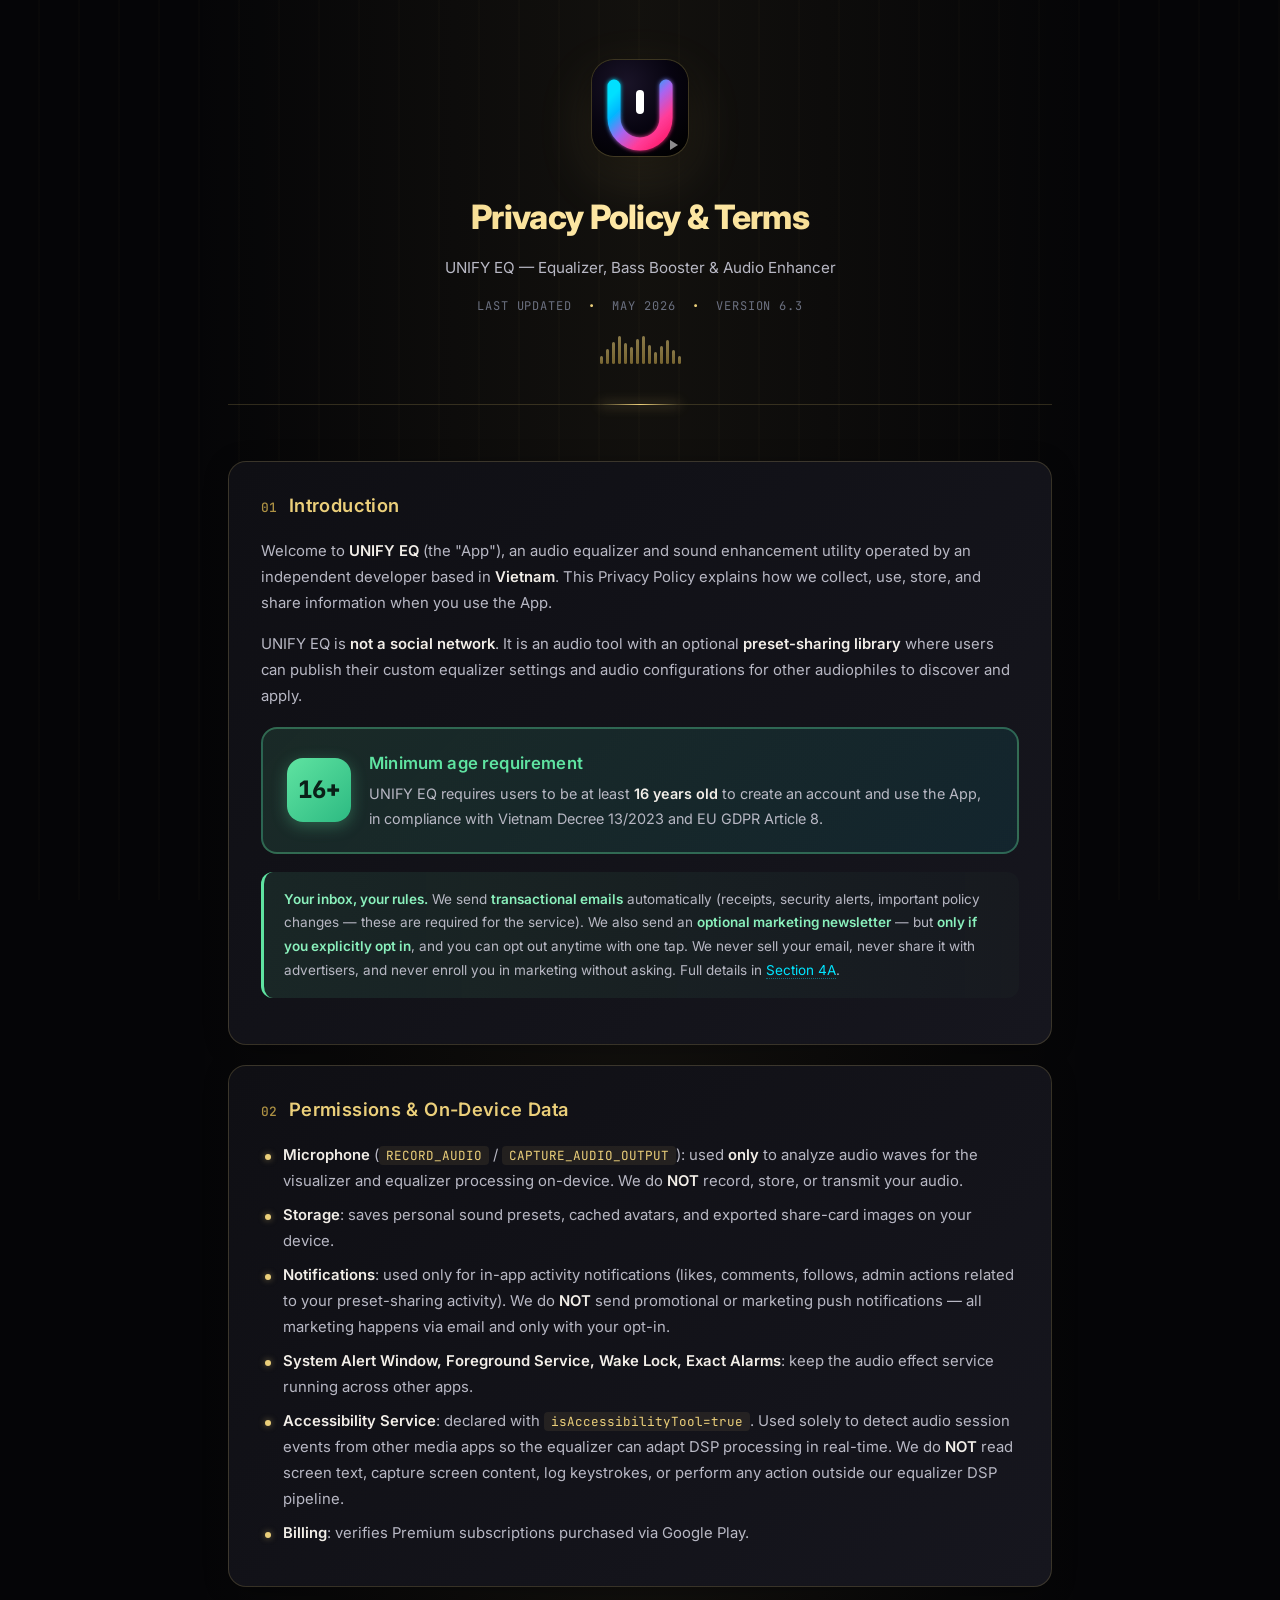
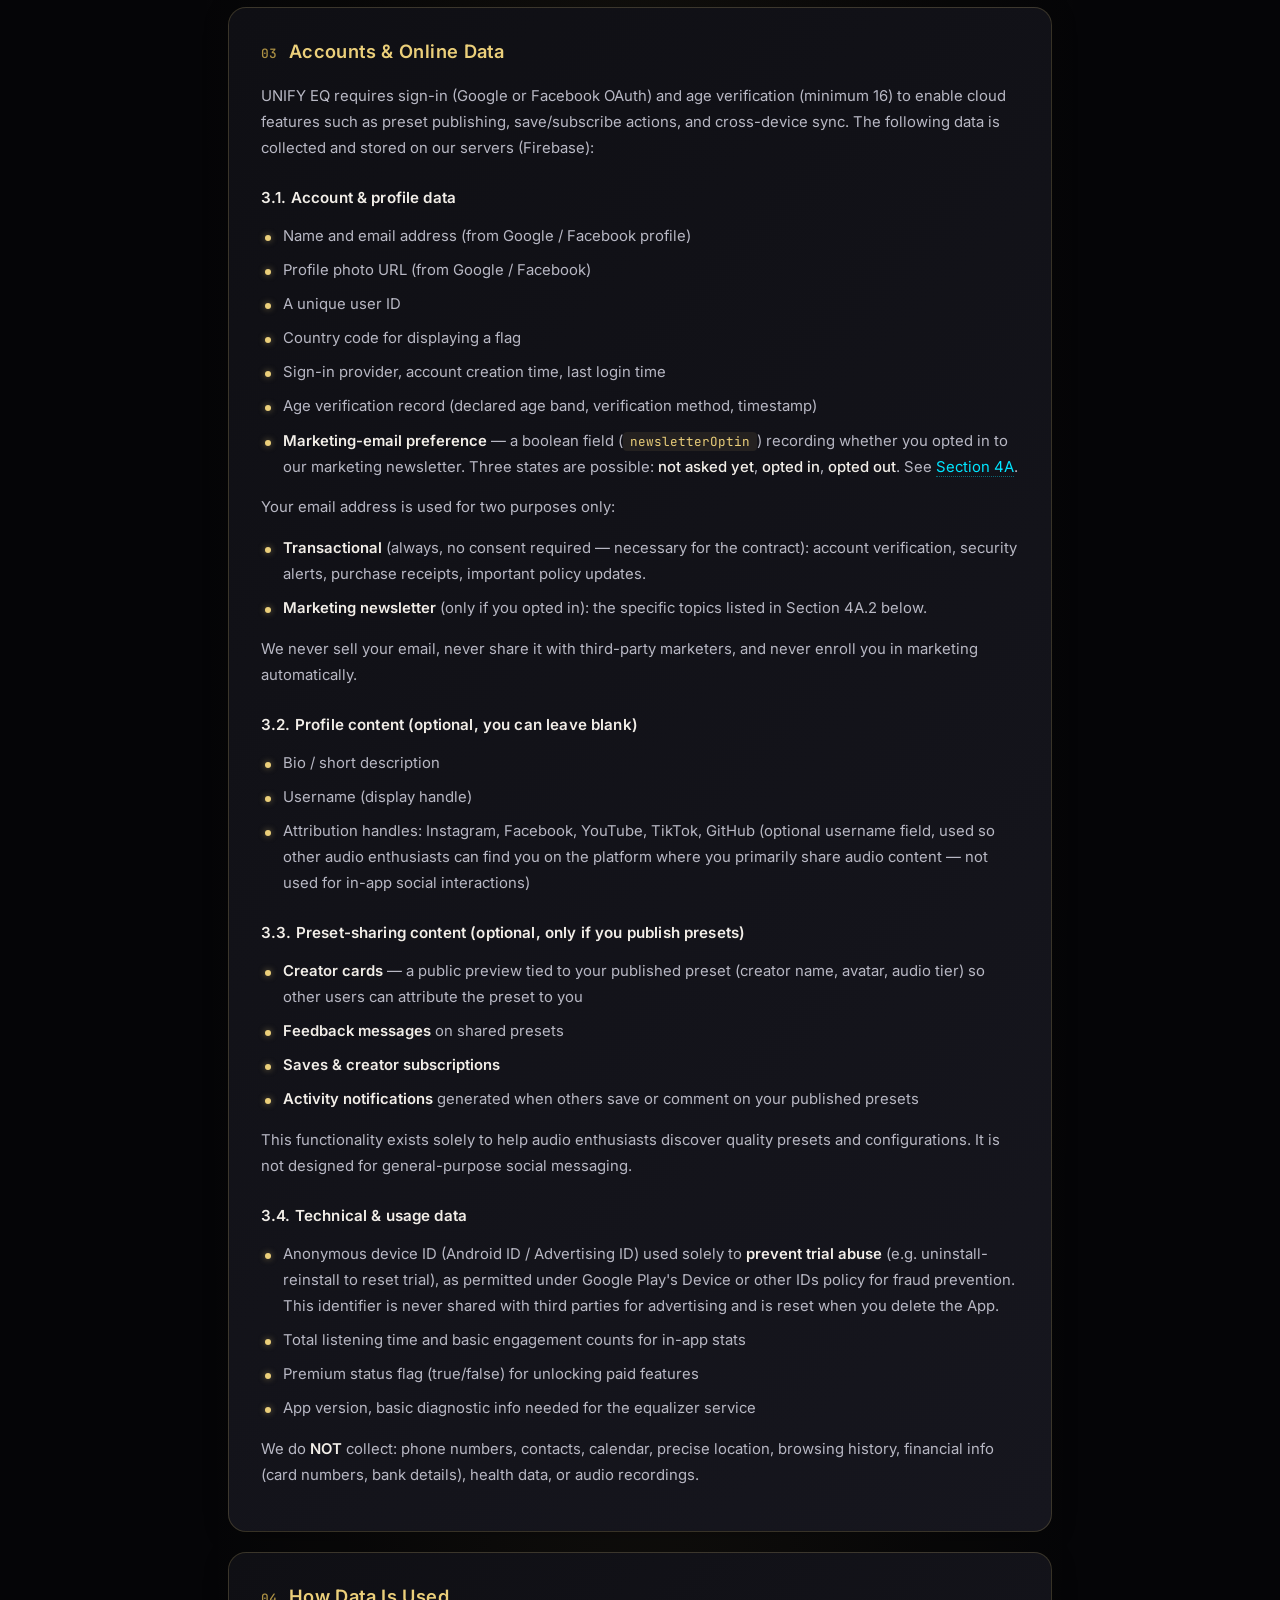
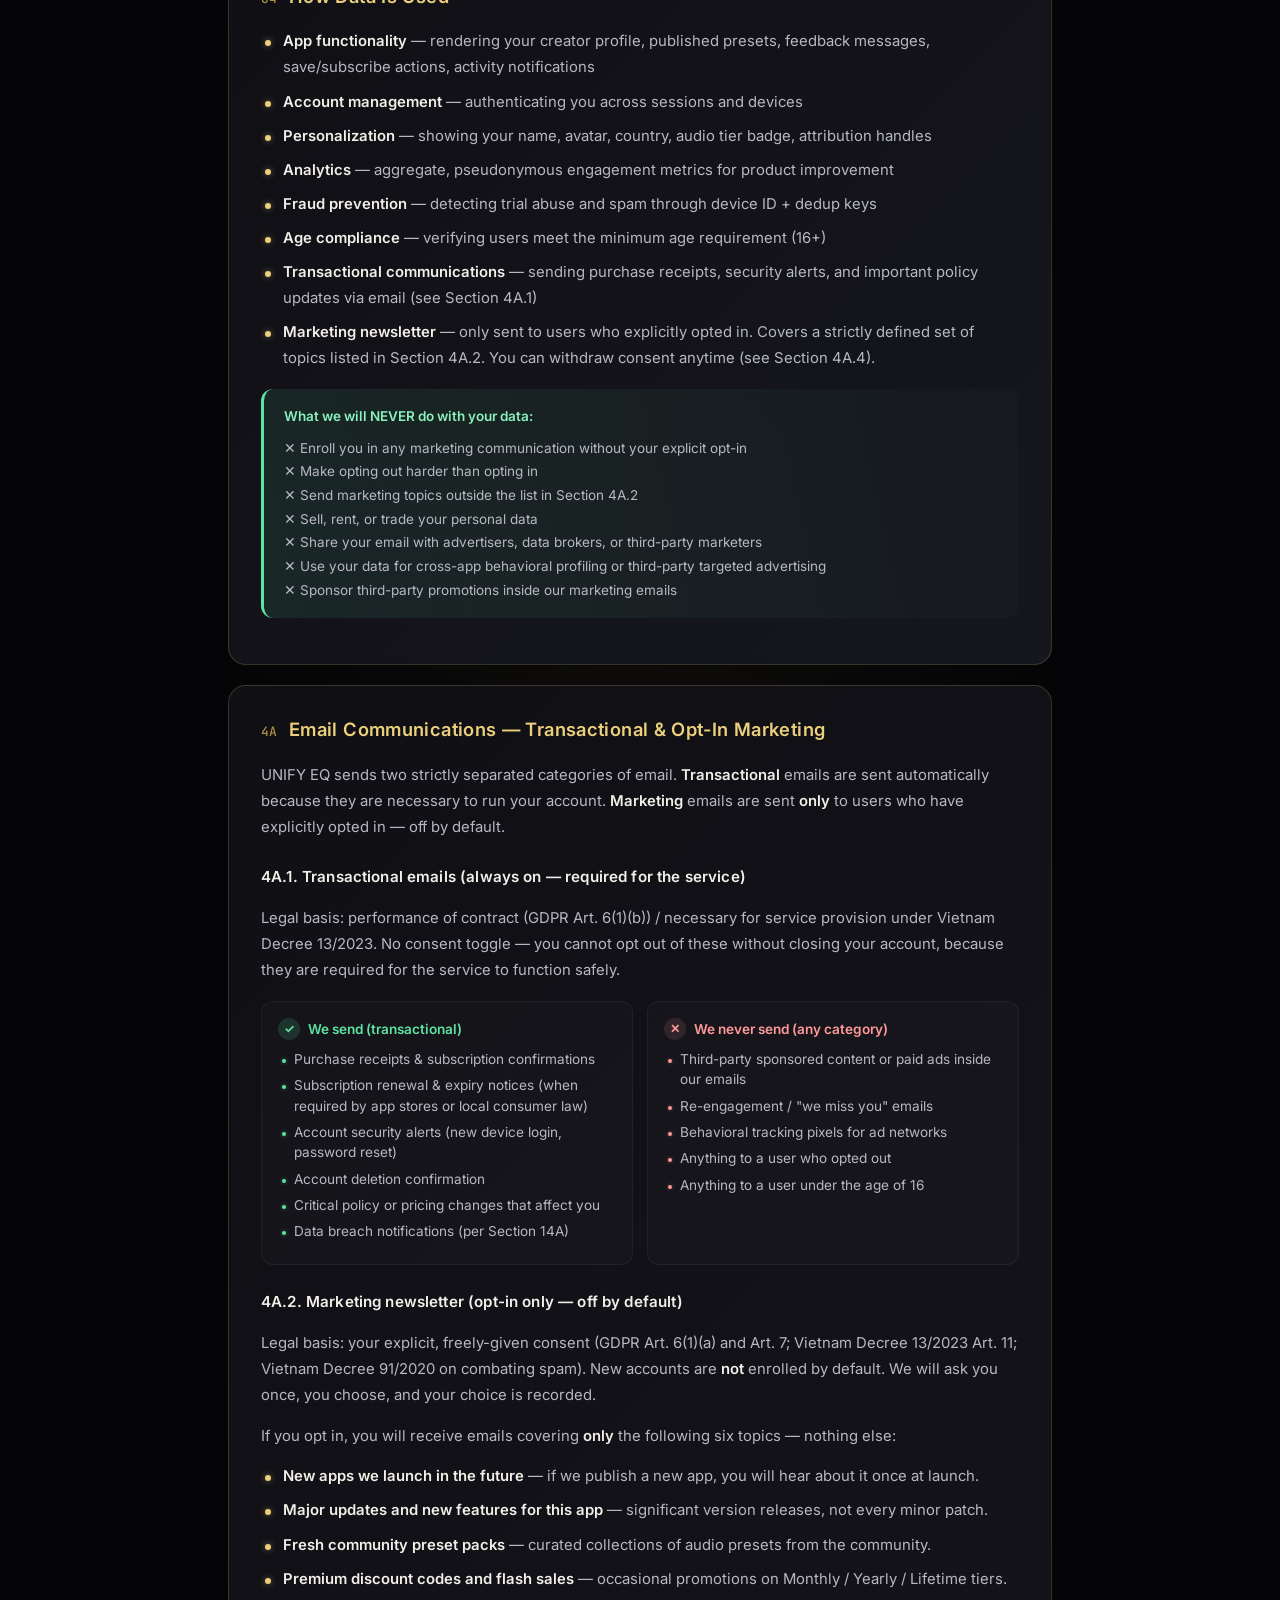
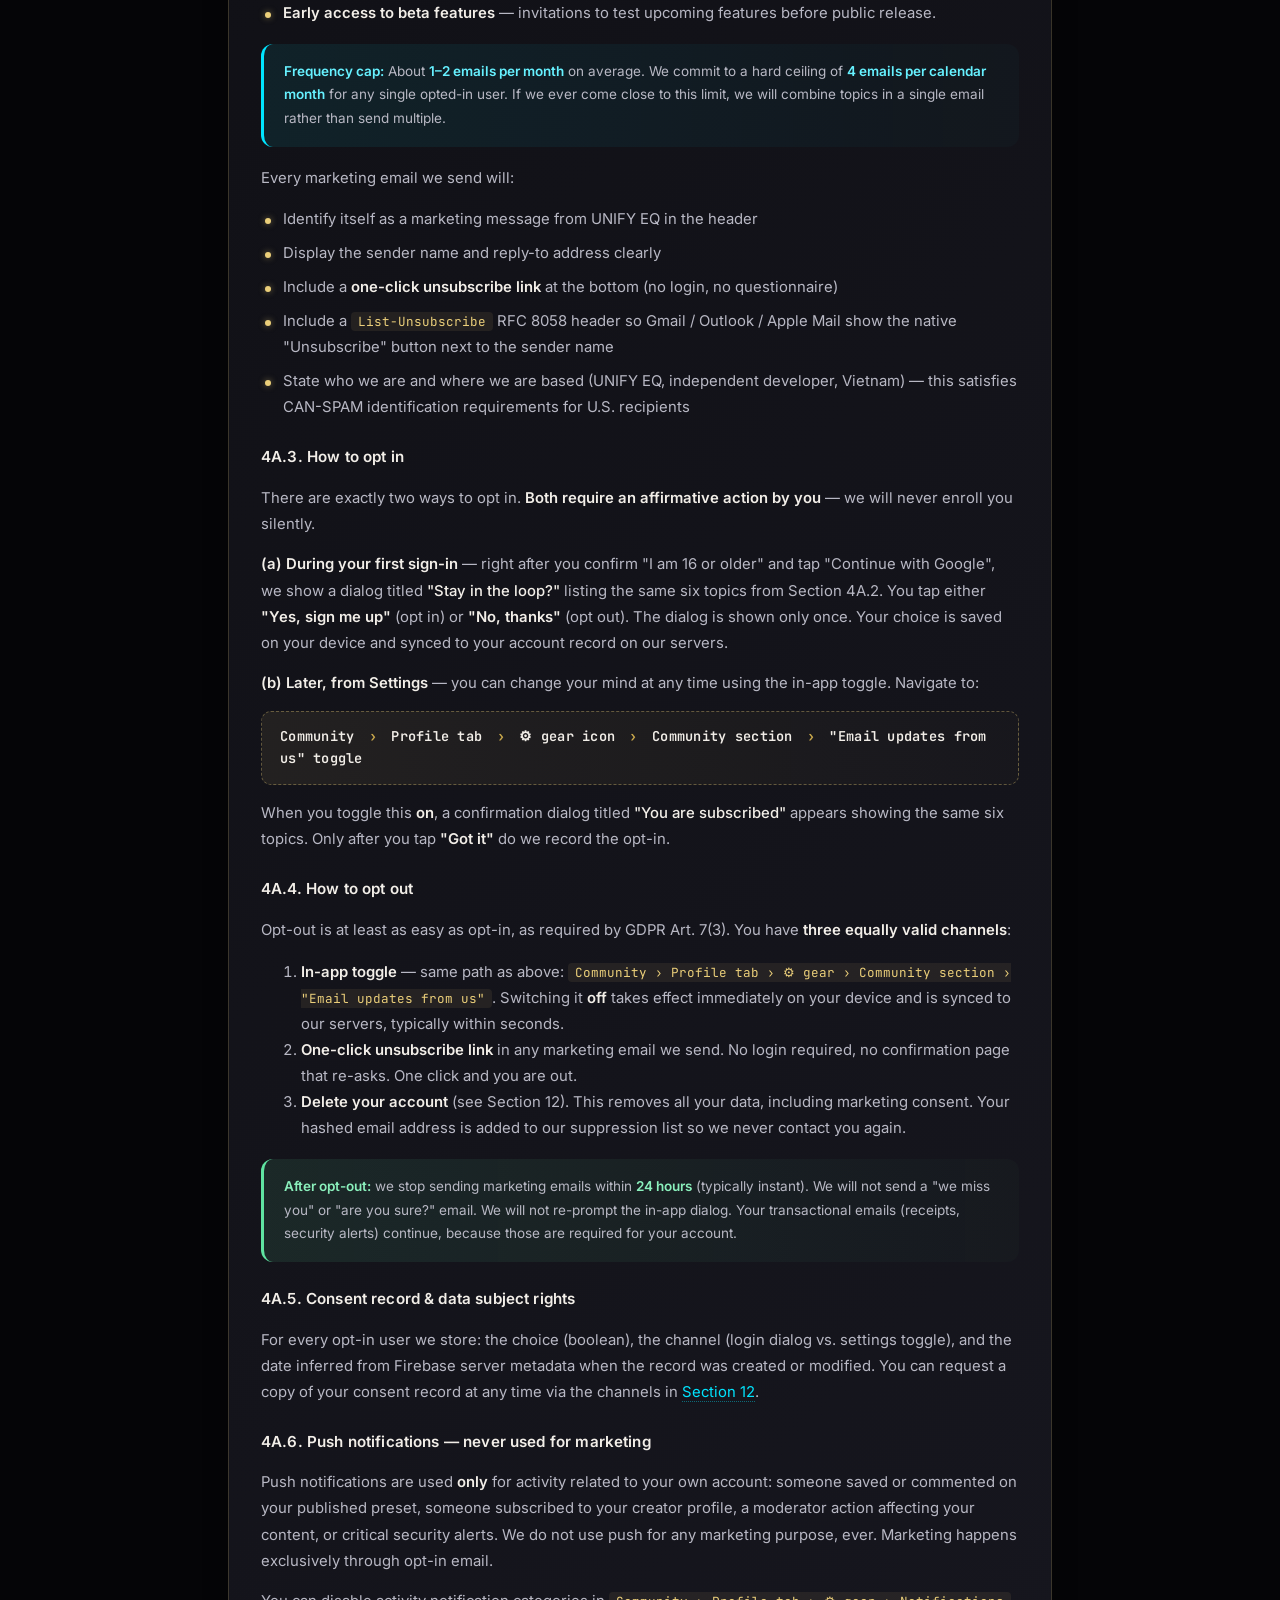
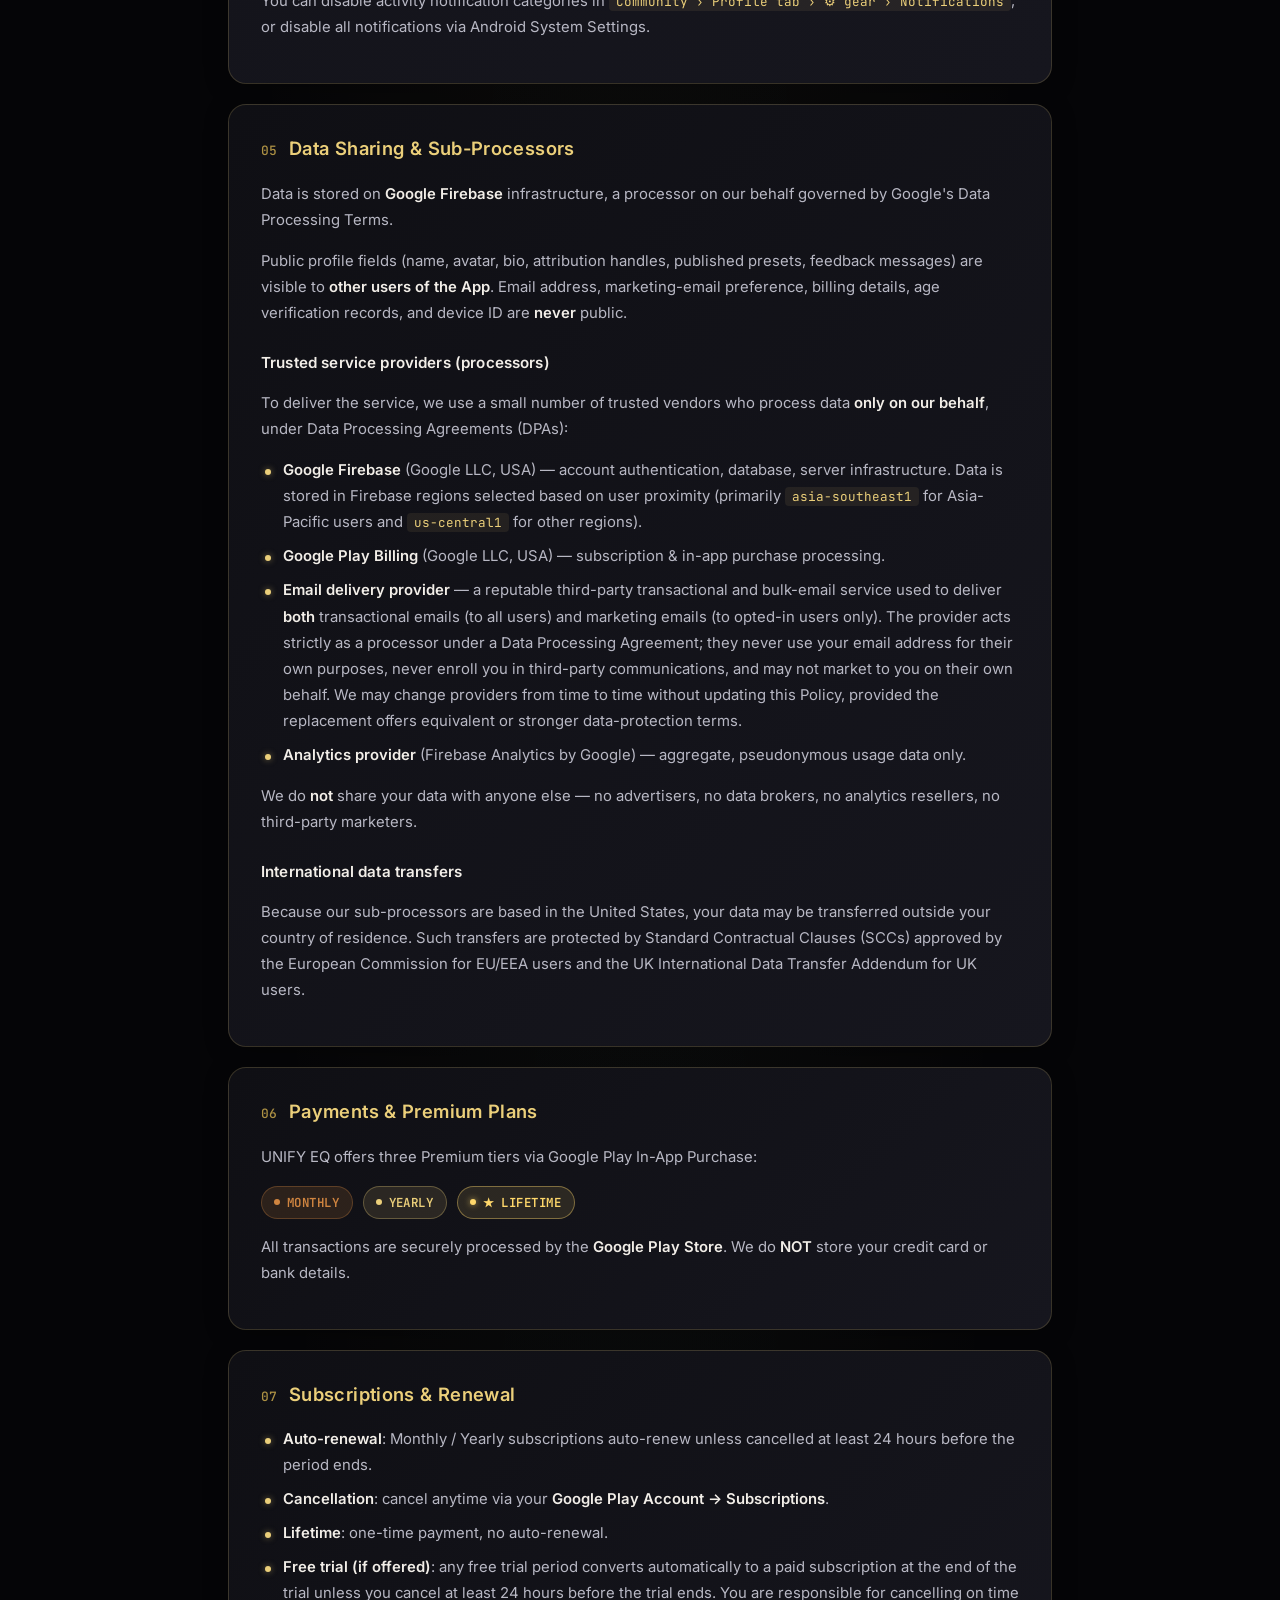
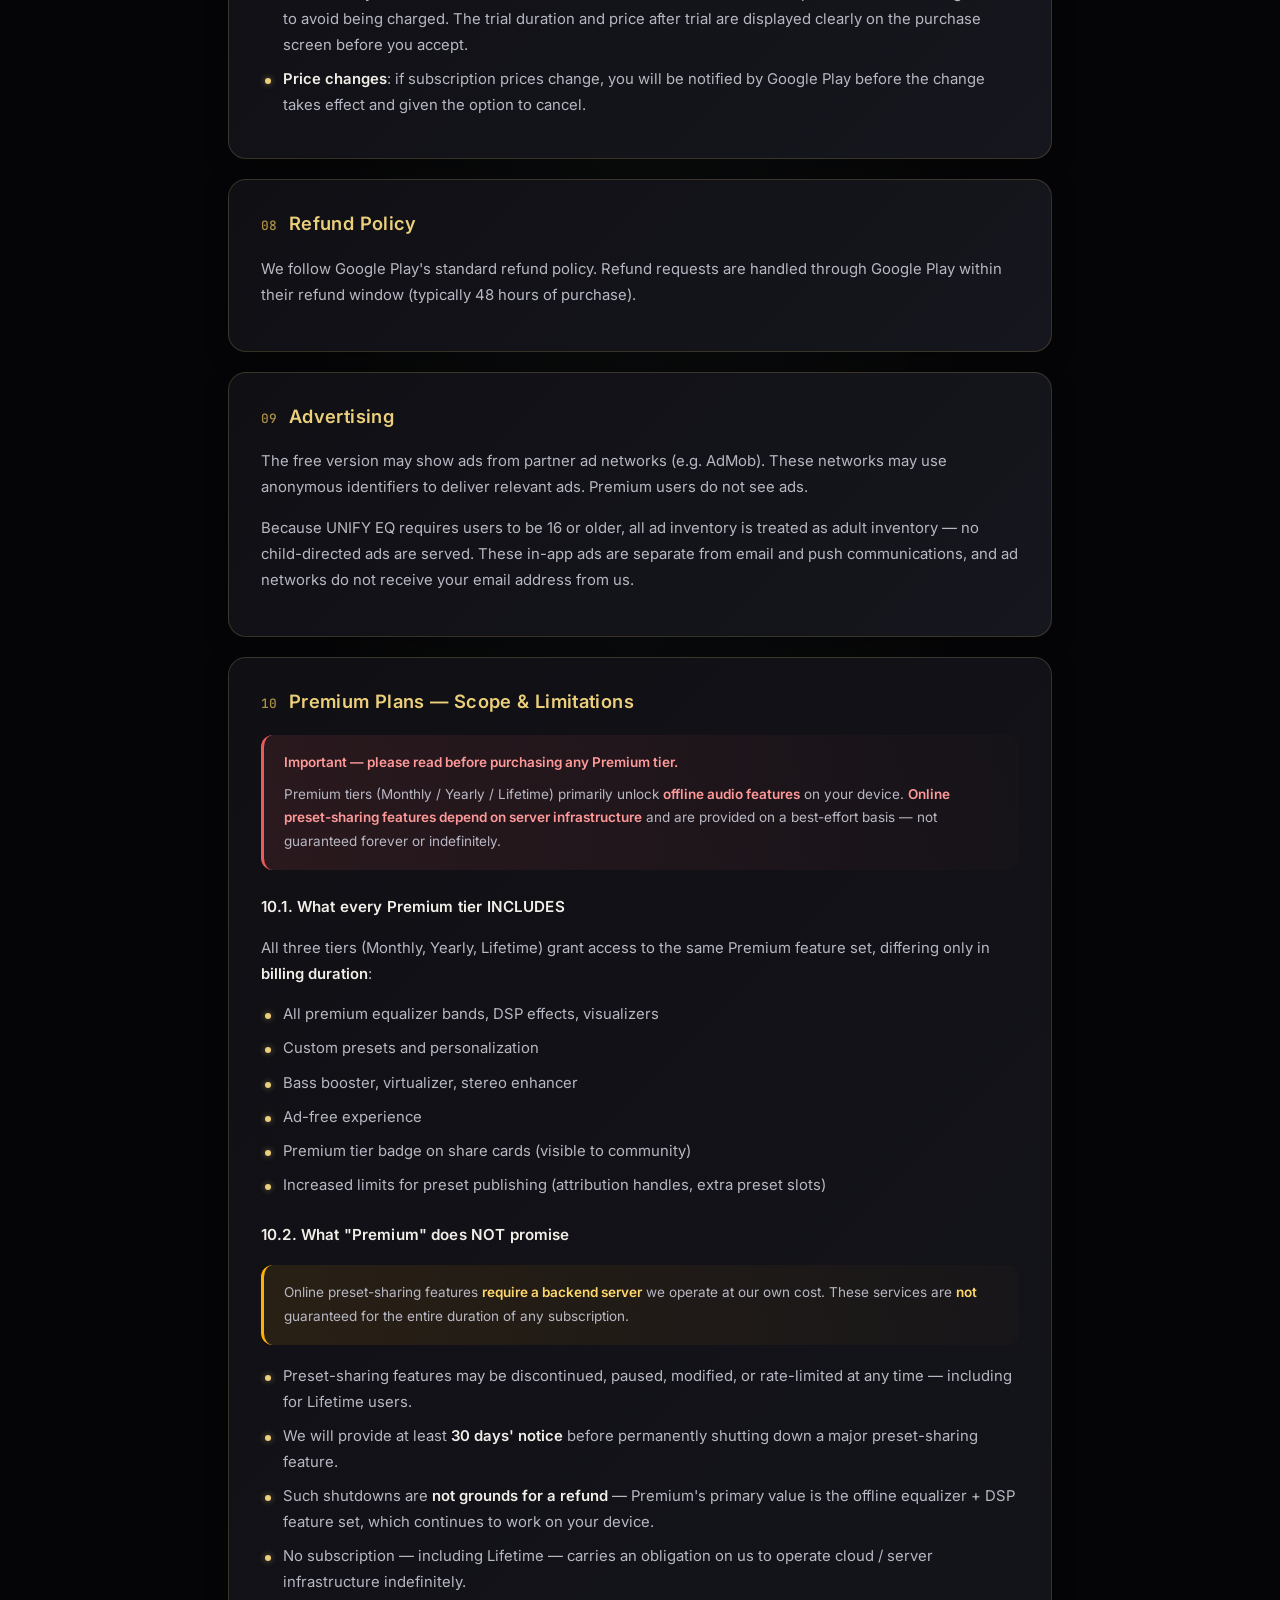
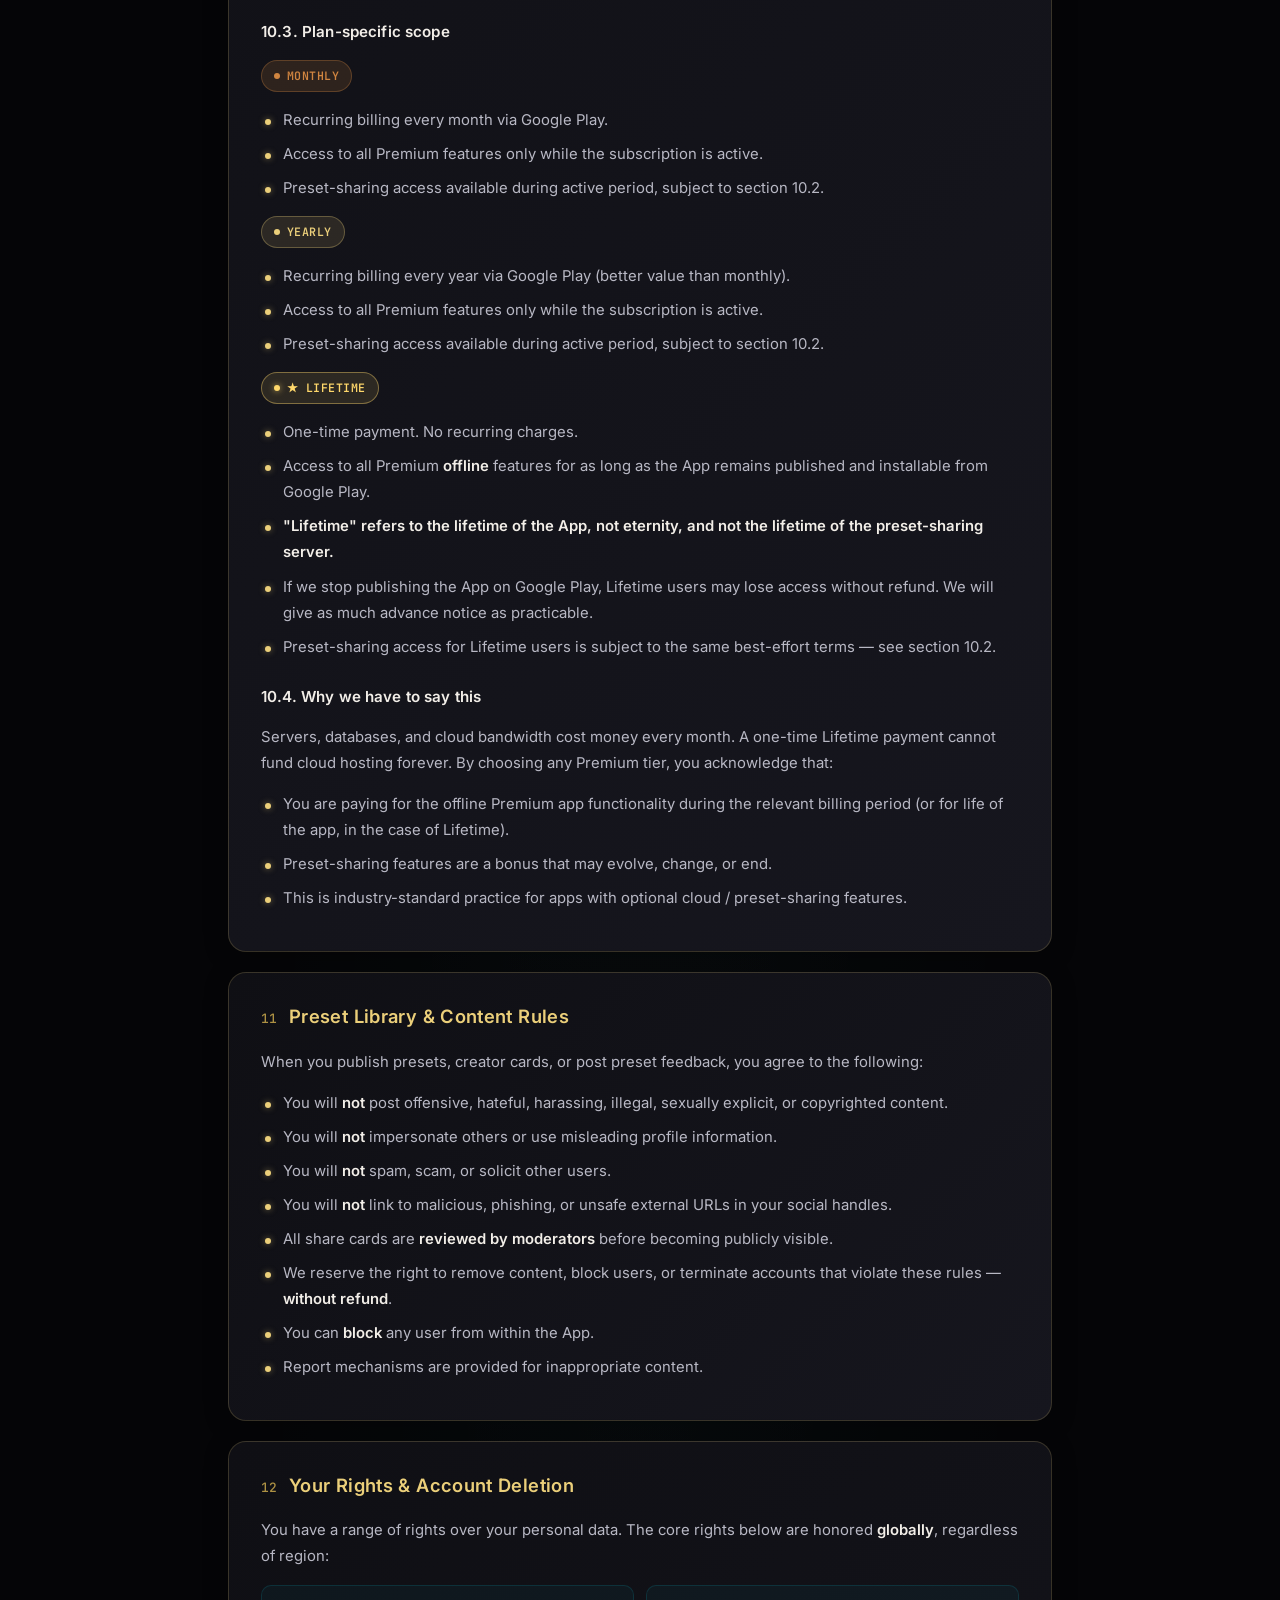
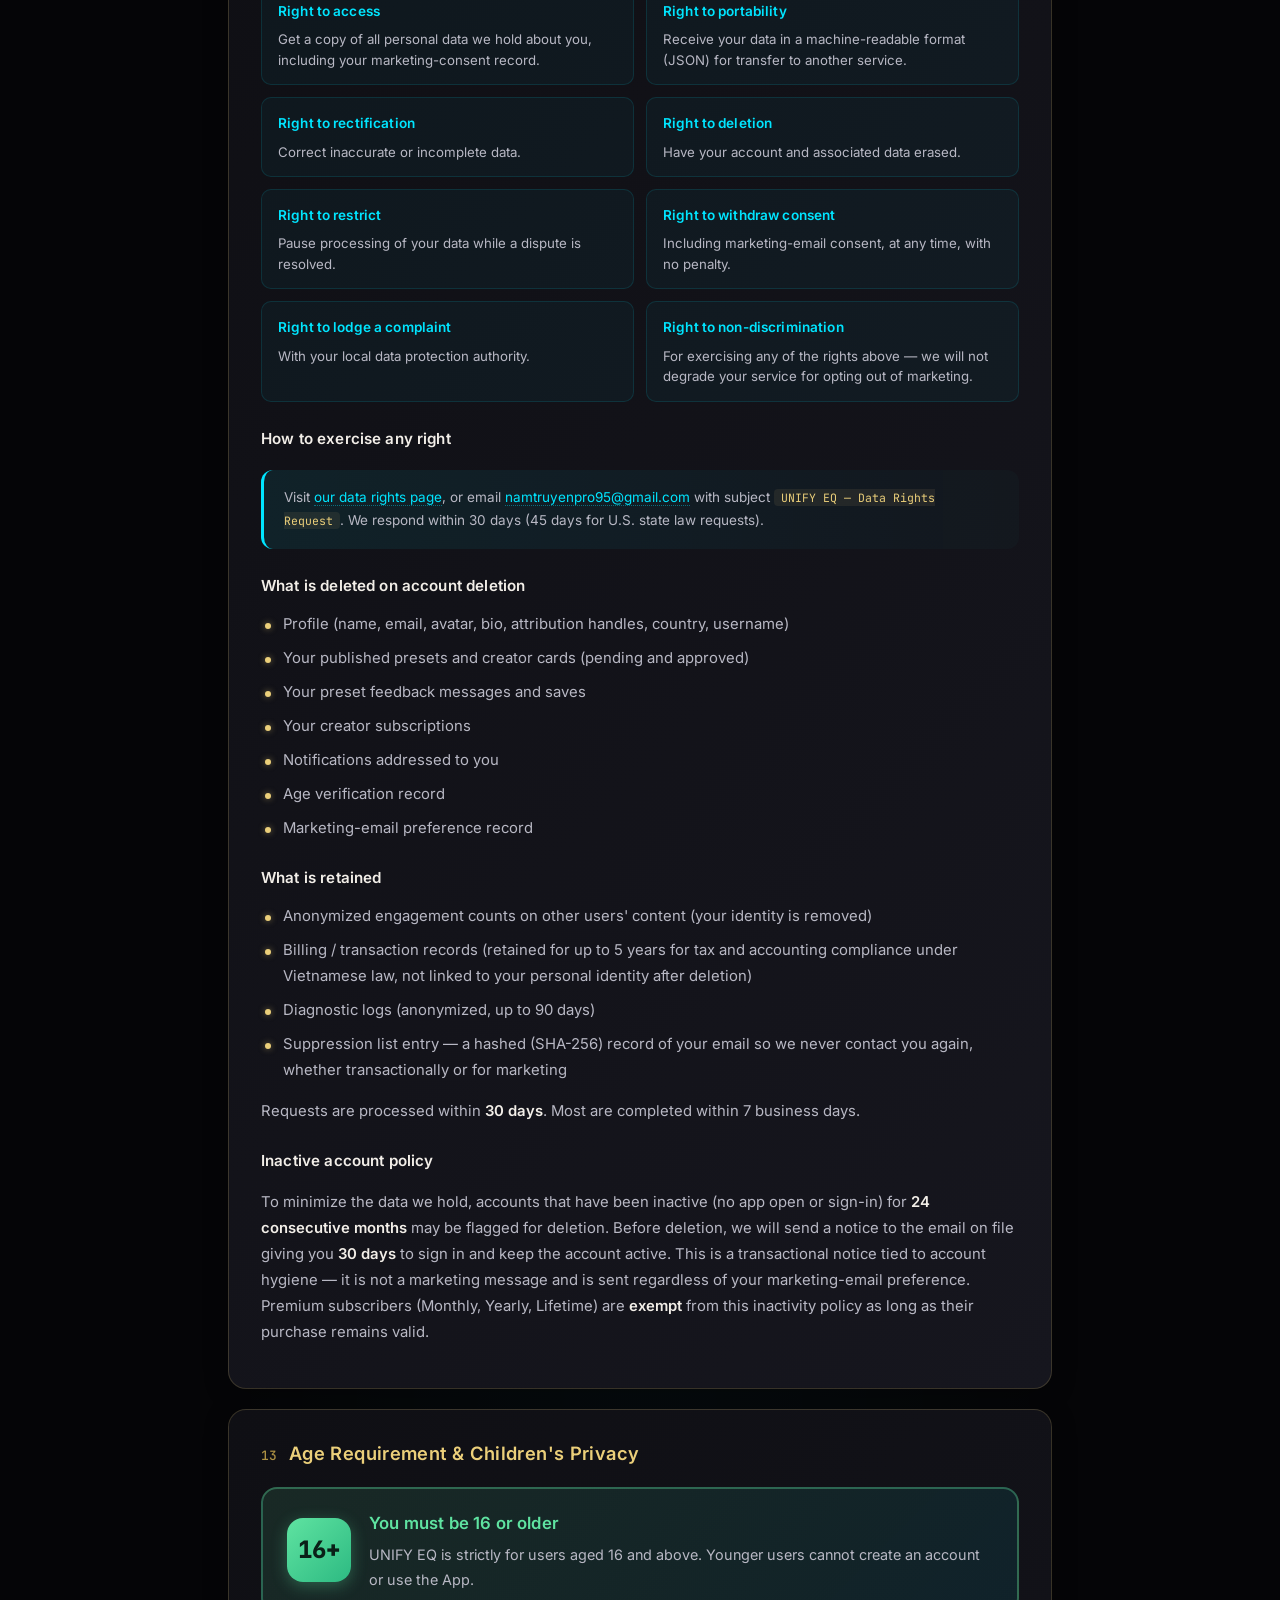
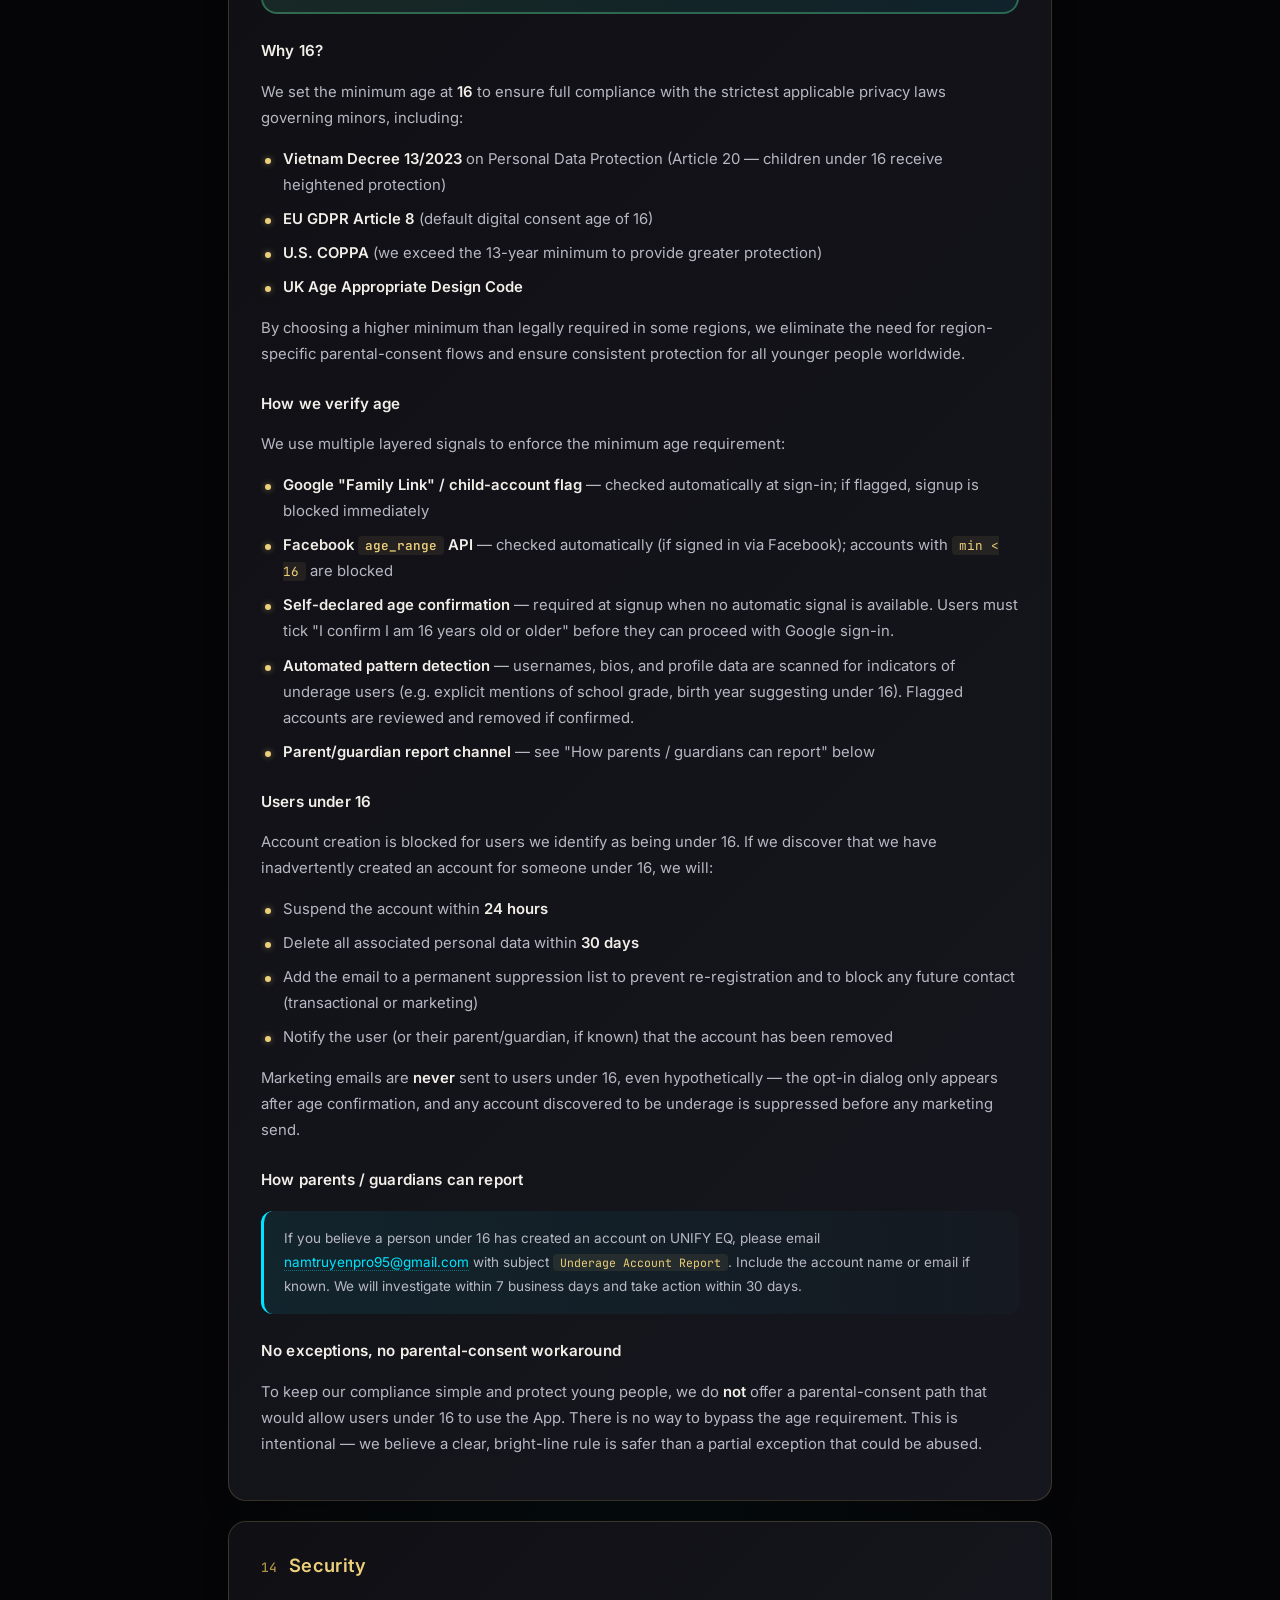
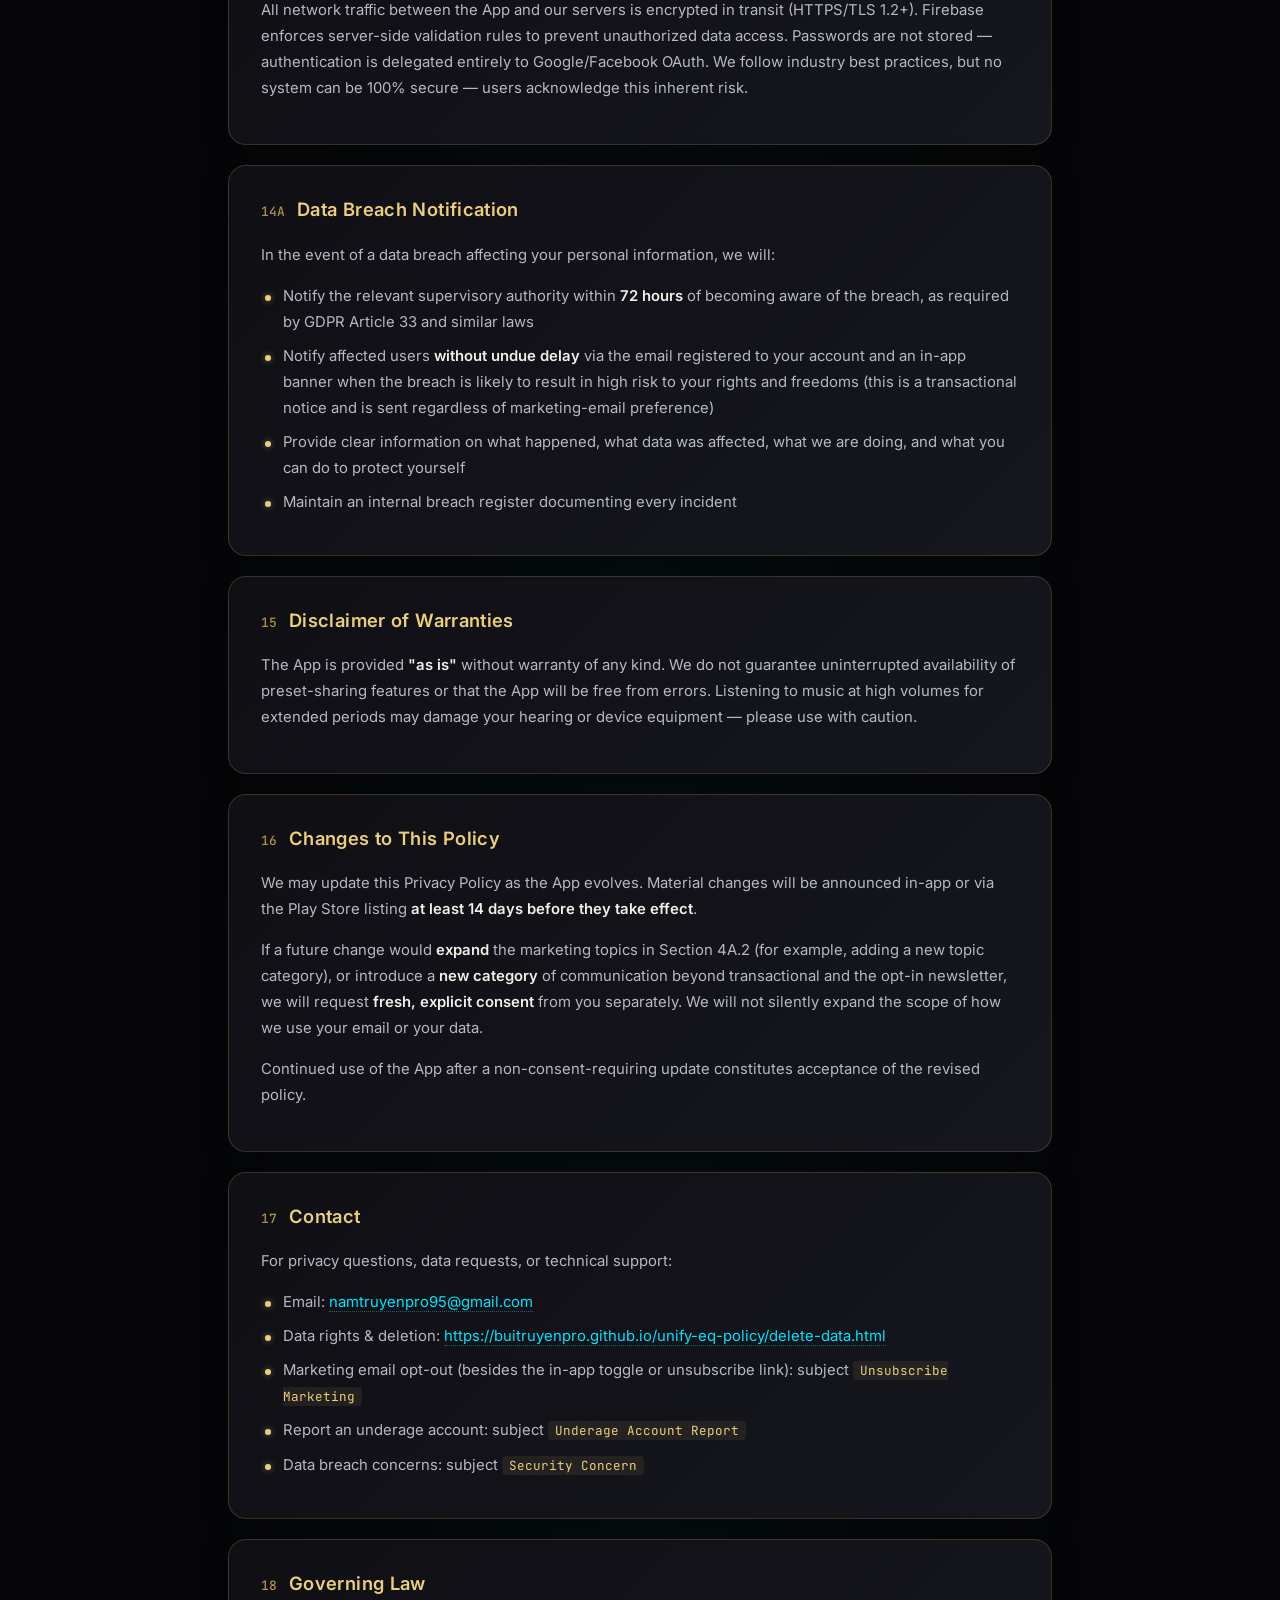
==== commit 08aaf4d7: "Update version number and email service provider description" ====
--- a/index.html
+++ b/index.html
@@ -424,7 +424,7 @@
             <span class="dot">&bull;</span>
             <span>May 2026</span>
             <span class="dot">&bull;</span>
-            <span>Version 6.2</span>
+            <span>Version 6.3</span>
         </div>
         <div class="waveform" aria-hidden="true">
             <span></span><span></span><span></span><span></span><span></span><span></span><span></span>
@@ -633,7 +633,7 @@
         <ul>
             <li><strong>Google Firebase</strong> (Google LLC, USA) &mdash; account authentication, database, server infrastructure. Data is stored in Firebase regions selected based on user proximity (primarily <code>asia-southeast1</code> for Asia-Pacific users and <code>us-central1</code> for other regions).</li>
             <li><strong>Google Play Billing</strong> (Google LLC, USA) &mdash; subscription &amp; in-app purchase processing.</li>
-            <li><strong>Email service provider</strong> (e.g. SendGrid by Twilio, Brevo, or Amazon SES) &mdash; used to deliver <strong>both</strong> transactional emails (to all users) and marketing emails (to opted-in users only). The provider acts strictly as a processor; they never use your email address for their own purposes, never enroll you in third-party communications, and may not market to you on their own behalf.</li>
+            <li><strong>Email delivery provider</strong> &mdash; a reputable third-party transactional and bulk-email service used to deliver <strong>both</strong> transactional emails (to all users) and marketing emails (to opted-in users only). The provider acts strictly as a processor under a Data Processing Agreement; they never use your email address for their own purposes, never enroll you in third-party communications, and may not market to you on their own behalf. We may change providers from time to time without updating this Policy, provided the replacement offers equivalent or stronger data-protection terms.</li>
             <li><strong>Analytics provider</strong> (Firebase Analytics by Google) &mdash; aggregate, pseudonymous usage data only.</li>
         </ul>
         <p>We do <strong>not</strong> share your data with anyone else &mdash; no advertisers, no data brokers, no analytics resellers, no third-party marketers.</p>
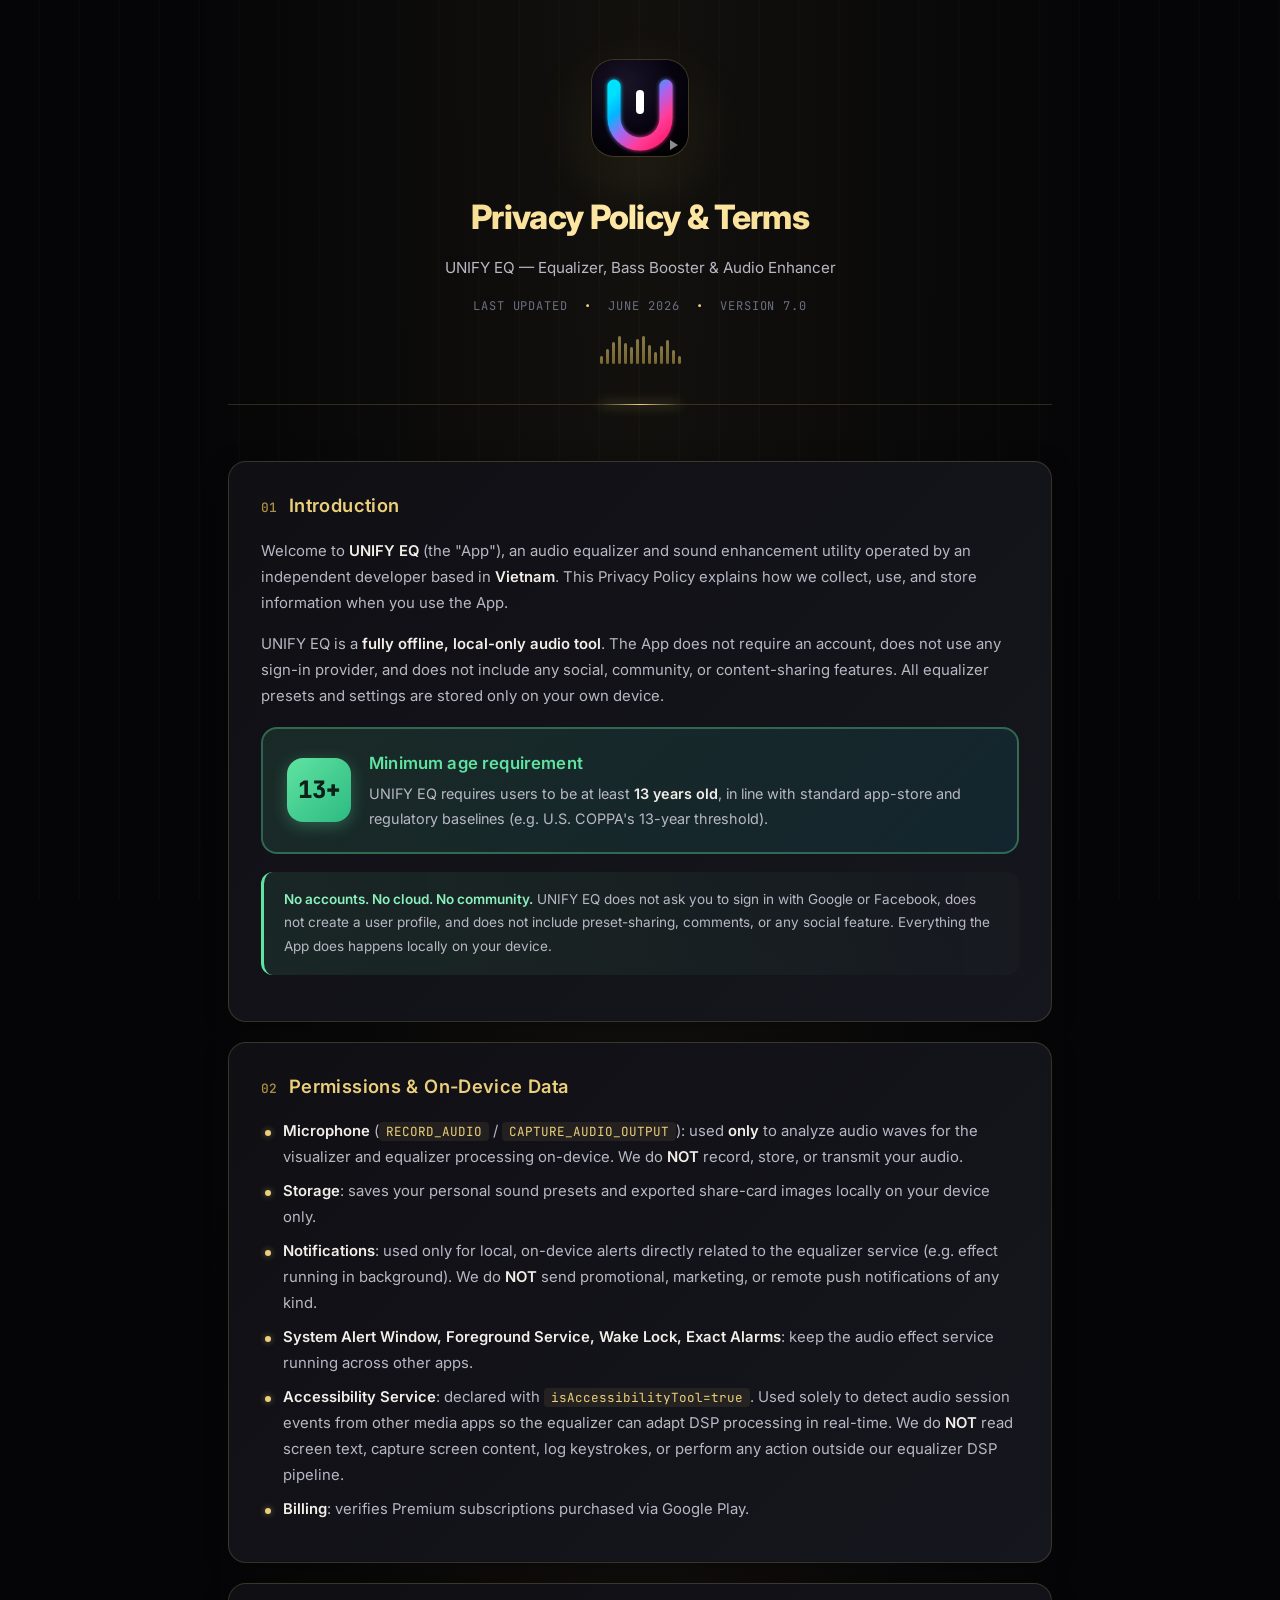
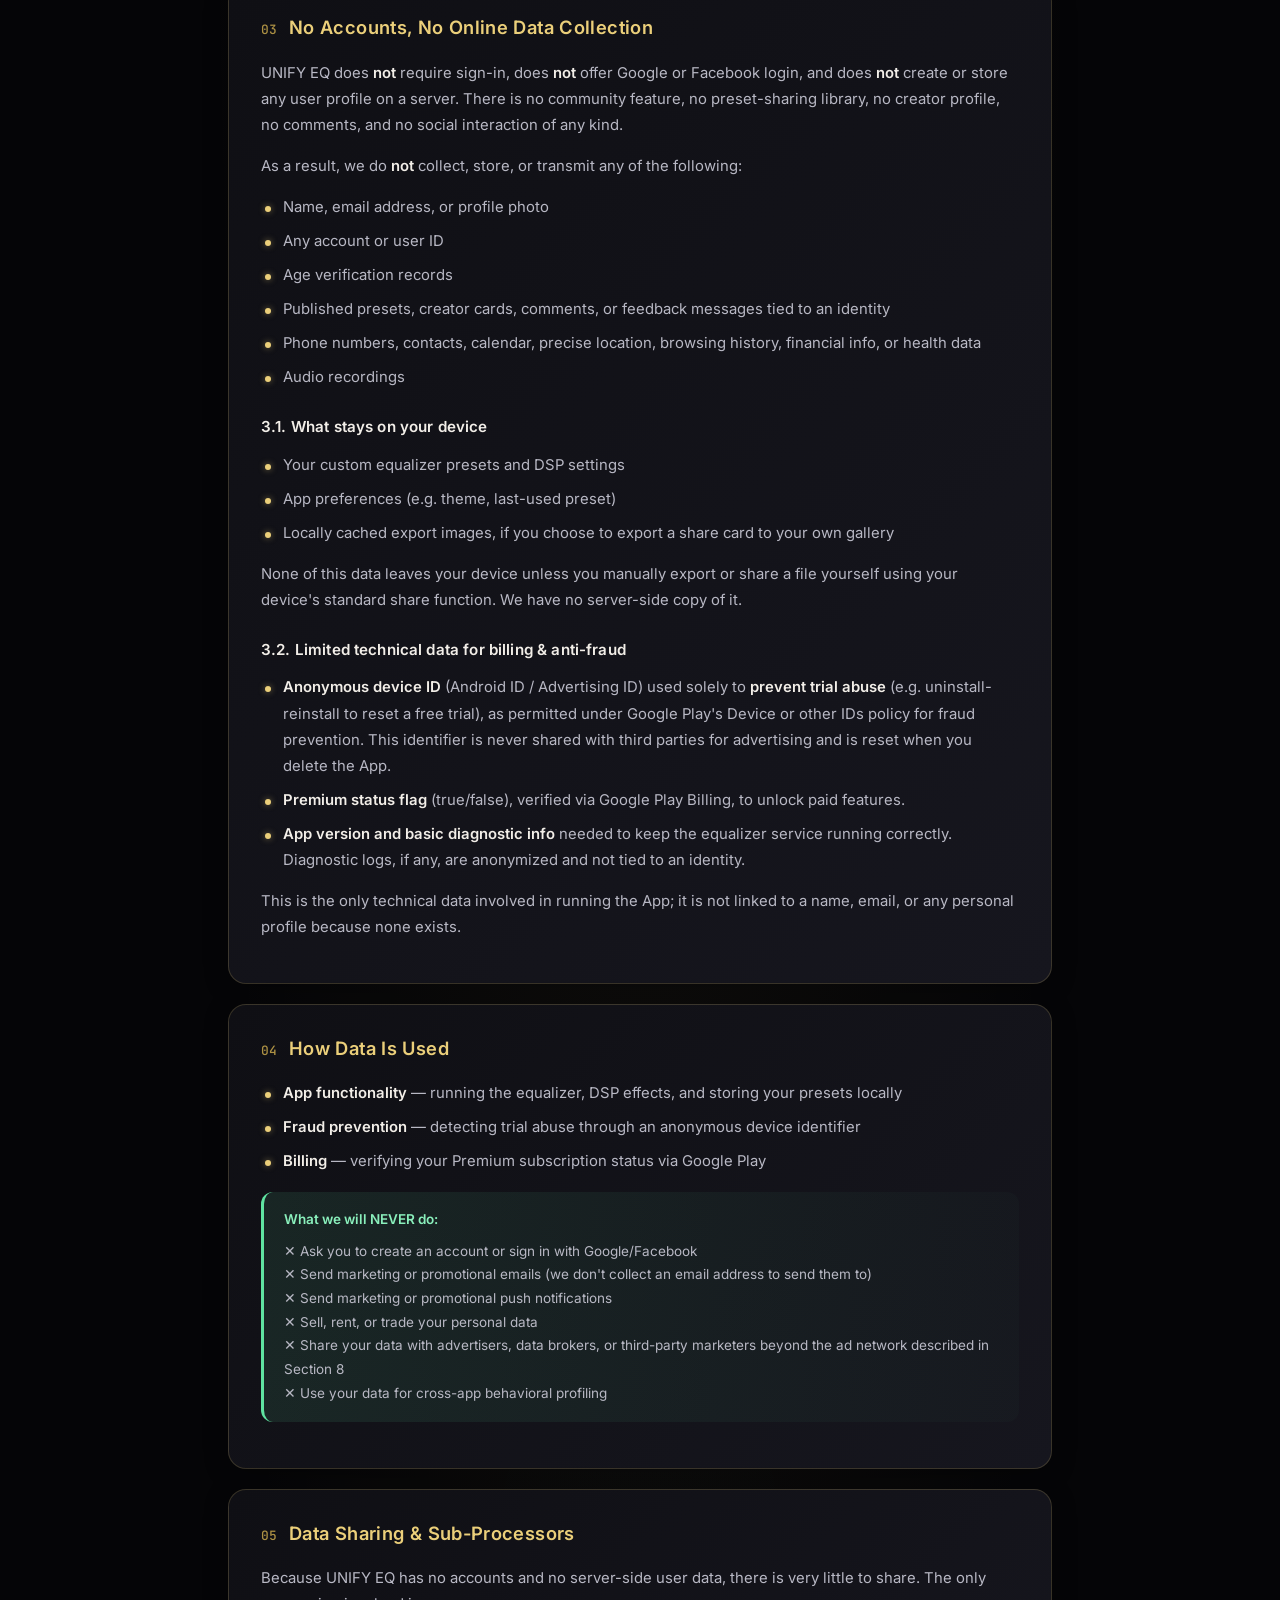
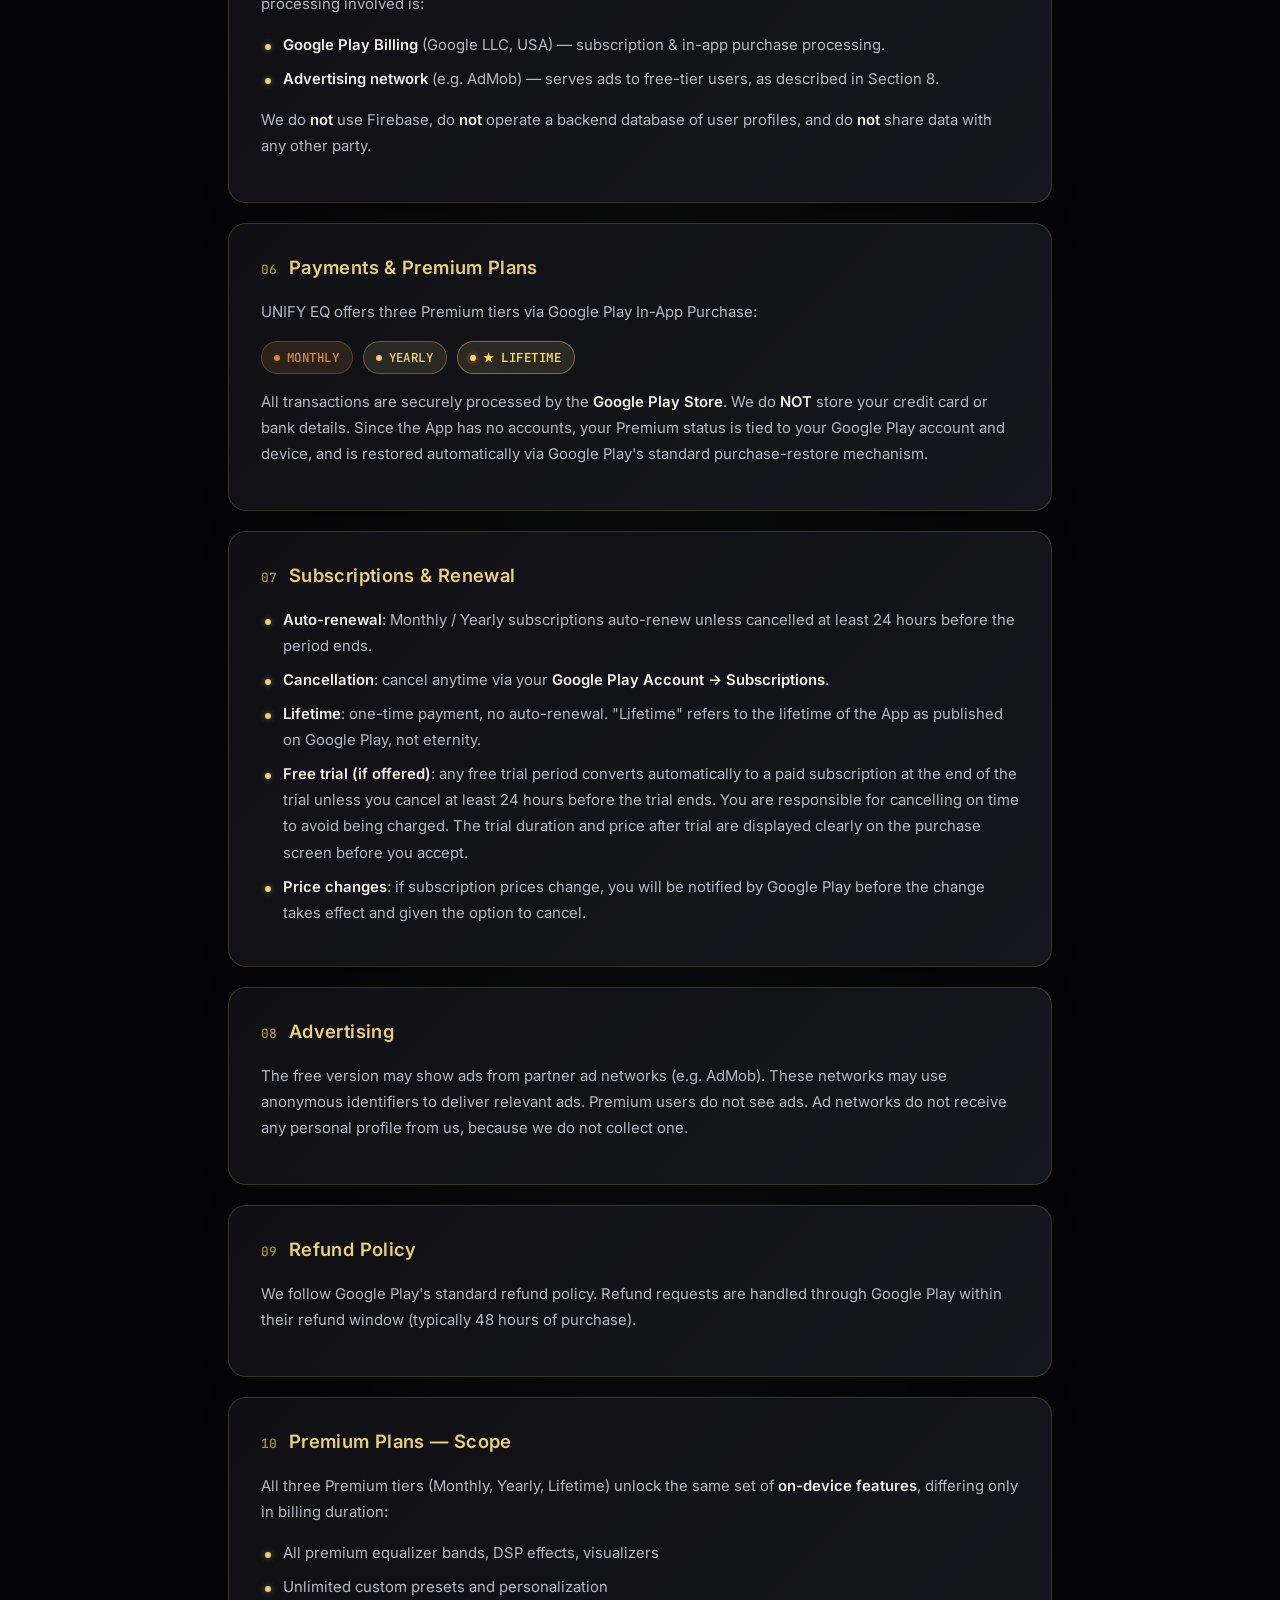
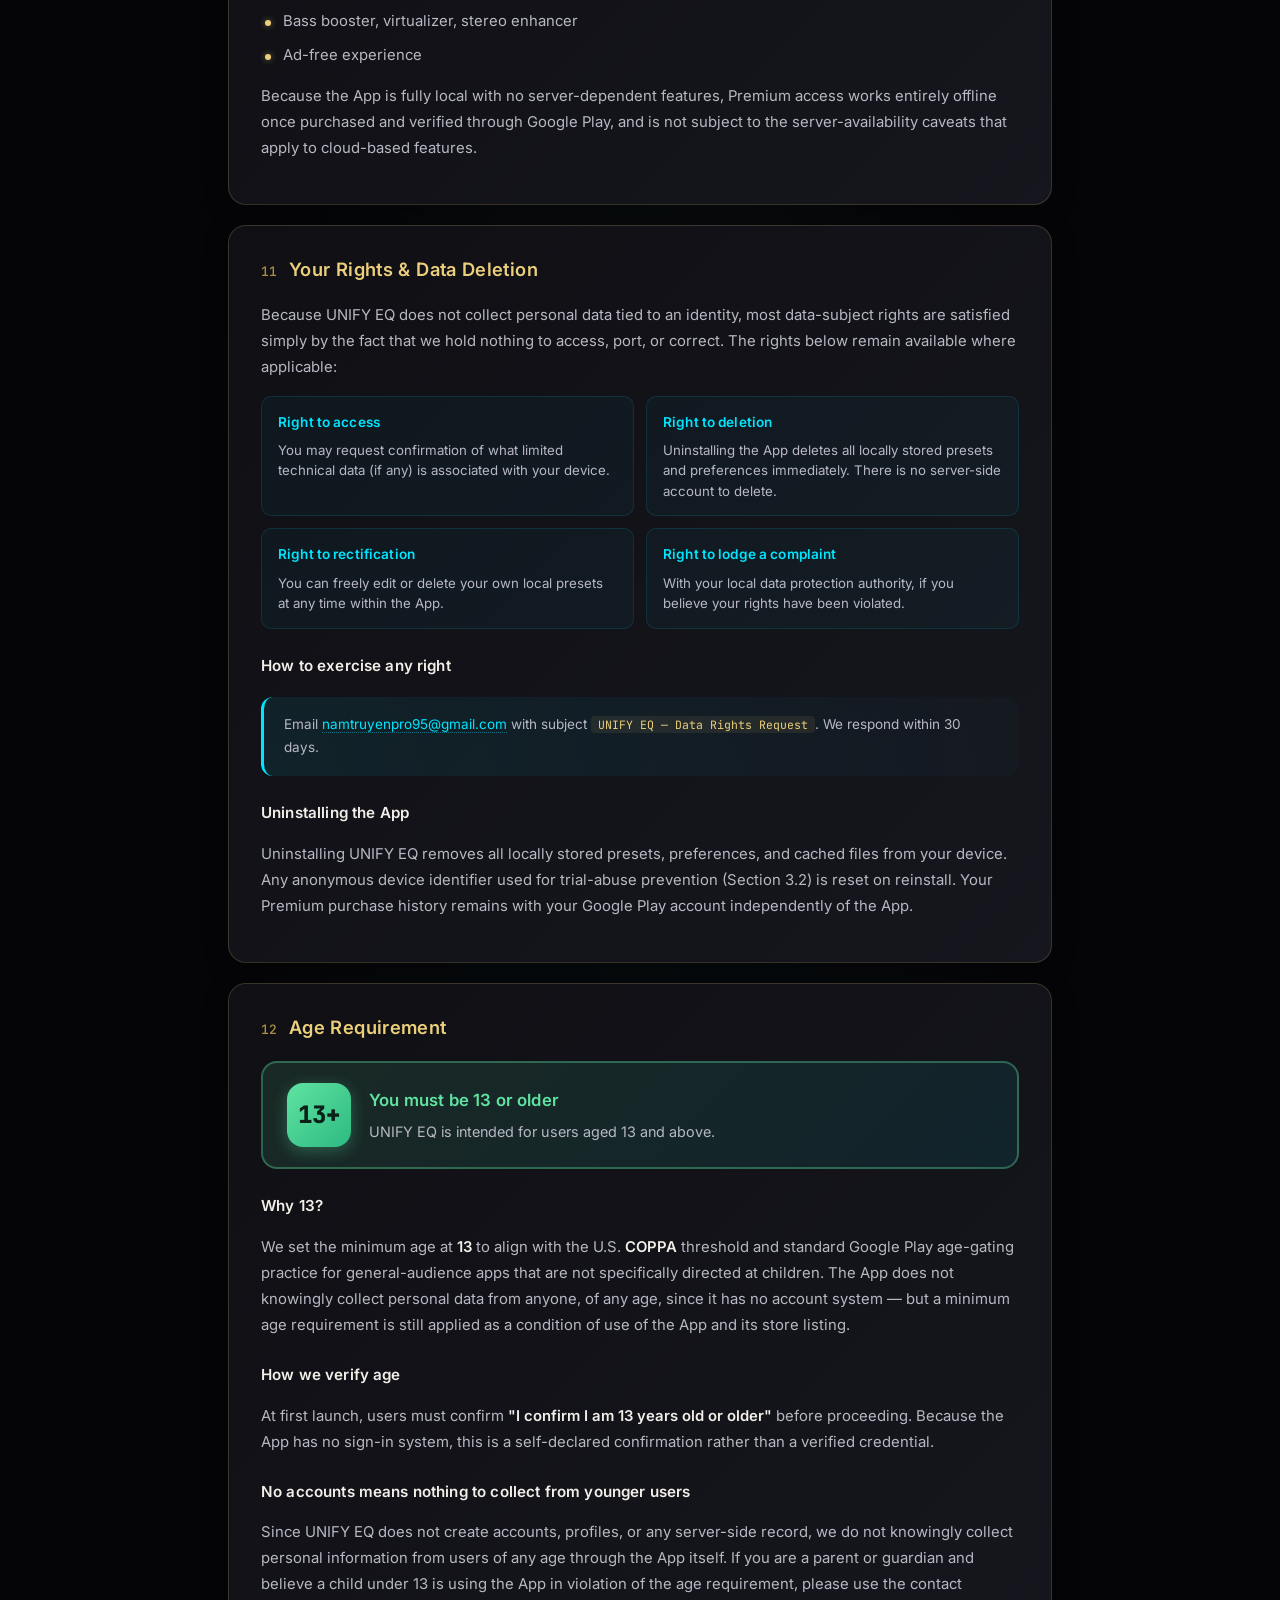
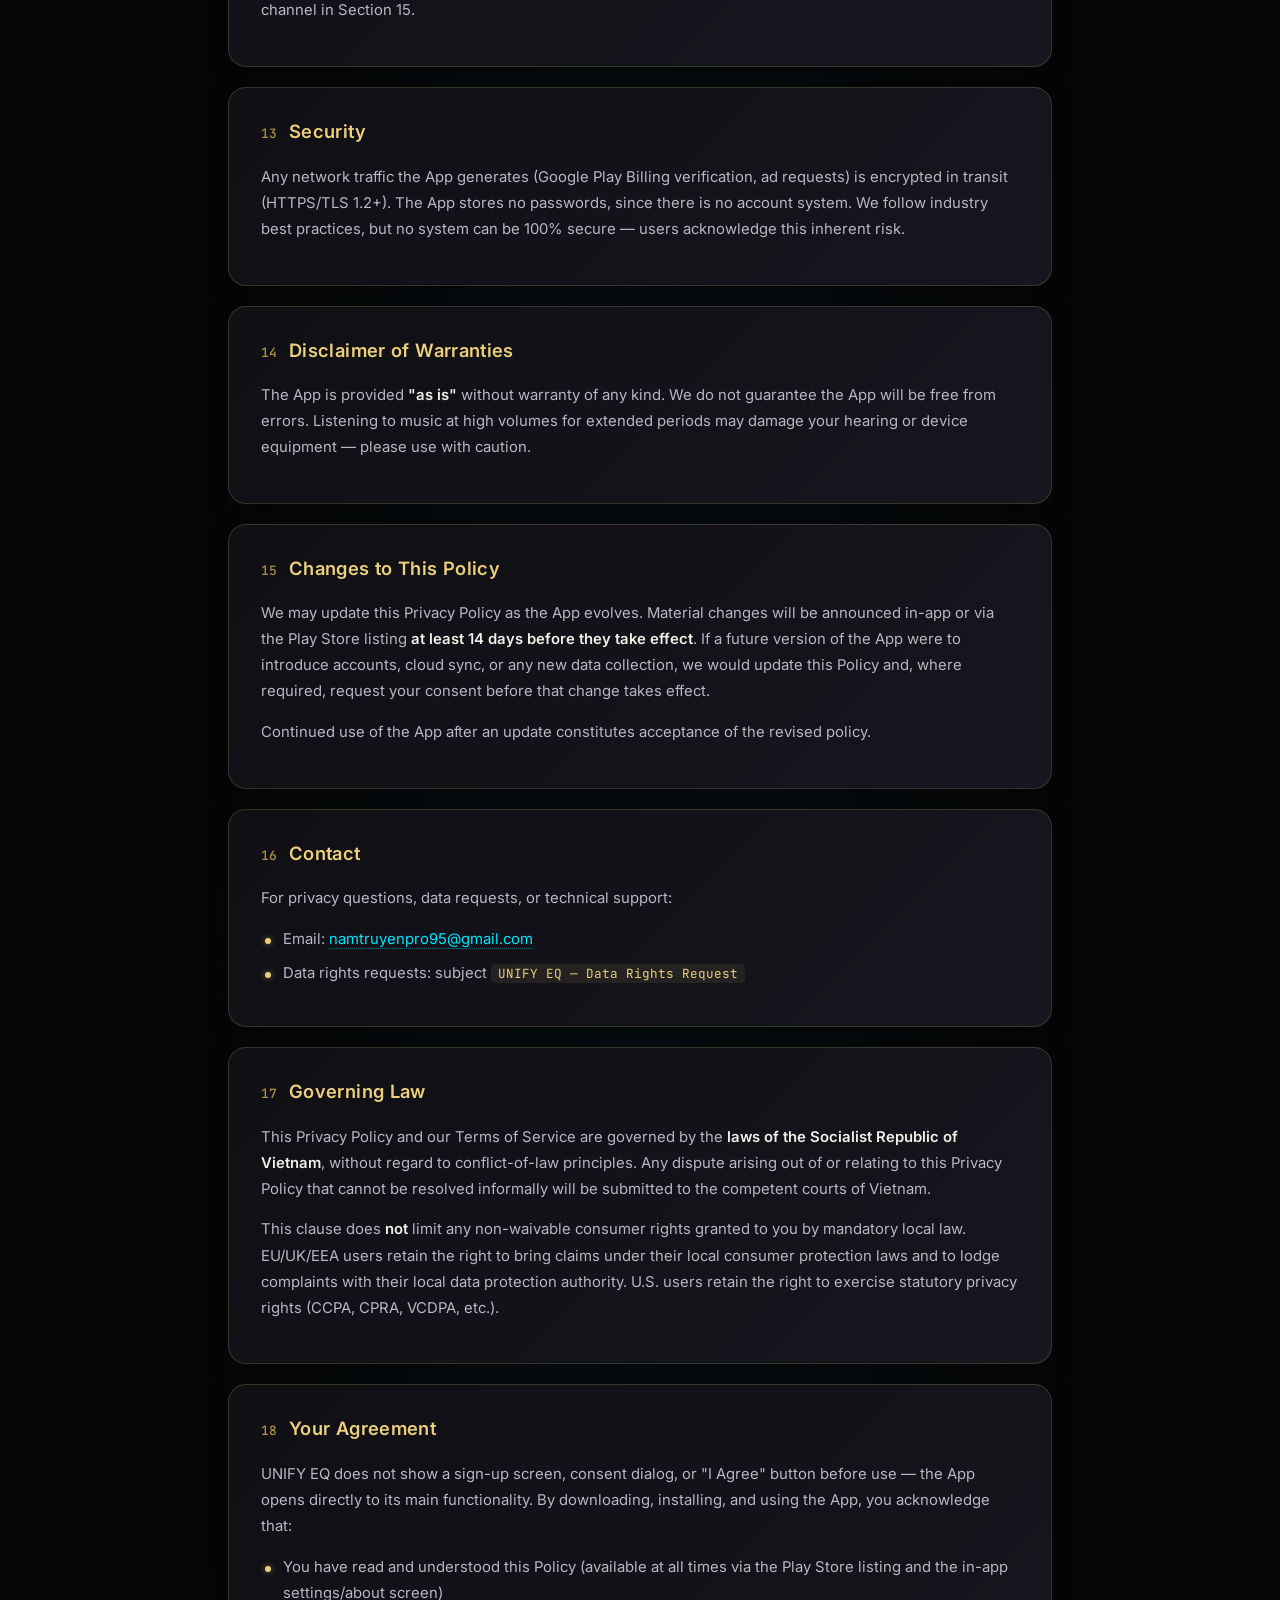
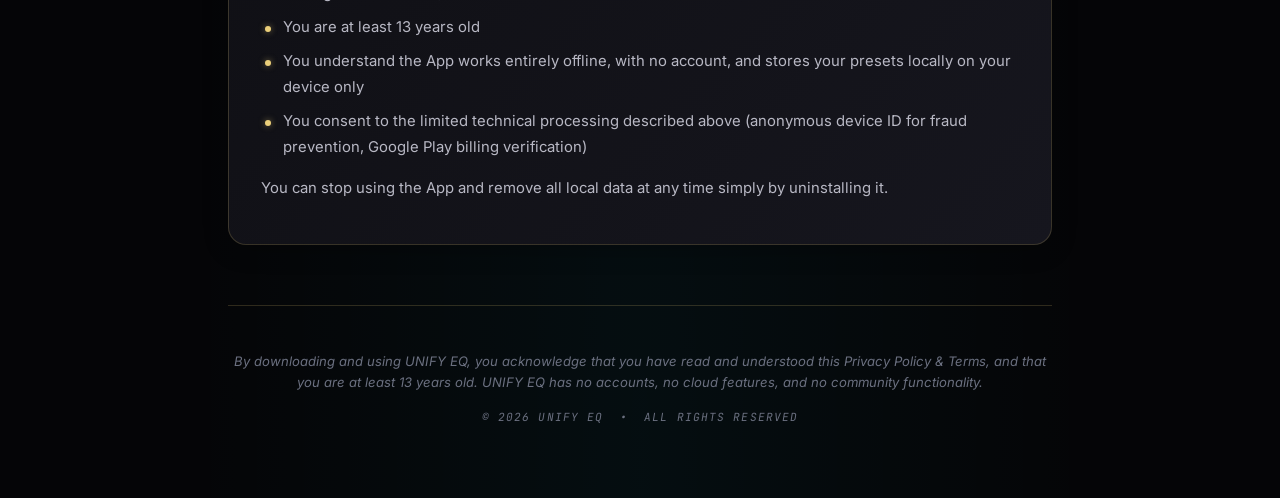
==== commit 66af278d: "Update print statement from 'Hello' to 'Goodbye'" ====
--- a/index.html
+++ b/index.html
@@ -268,37 +268,6 @@
             color: var(--text-muted);
         }
 
-        .promise-grid {
-            display: grid; grid-template-columns: 1fr 1fr; gap: 14px;
-            margin: 18px 0;
-        }
-        @media (max-width: 640px) { .promise-grid { grid-template-columns: 1fr; } }
-        .promise-cell {
-            padding: 16px; border-radius: 12px;
-            background: rgba(255, 255, 255, 0.02);
-            border: 1px solid rgba(255, 255, 255, 0.05);
-        }
-        .promise-cell h5 {
-            margin: 0 0 8px; font-size: 0.85em; font-weight: 600;
-            display: flex; align-items: center; gap: 8px;
-        }
-        .promise-cell.do h5 { color: var(--emerald); }
-        .promise-cell.dont h5 { color: #FF9999; }
-        .promise-cell h5 .icon {
-            display: inline-flex; align-items: center; justify-content: center;
-            width: 22px; height: 22px; border-radius: 50%;
-            font-size: 0.9em; font-weight: 700;
-        }
-        .promise-cell.do h5 .icon { background: rgba(95, 227, 161, 0.15); color: var(--emerald); }
-        .promise-cell.dont h5 .icon { background: rgba(255, 153, 153, 0.12); color: #FF9999; }
-        .promise-cell ul { margin: 0; }
-        .promise-cell ul li {
-            padding-left: 16px; font-size: 0.85em; margin-bottom: 6px; line-height: 1.5;
-        }
-        .promise-cell ul li::before { top: 10px; width: 4px; height: 4px; }
-        .promise-cell.do ul li::before { background: var(--emerald); box-shadow: 0 0 4px rgba(95, 227, 161, 0.5); }
-        .promise-cell.dont ul li::before { background: #FF9999; box-shadow: 0 0 4px rgba(255, 153, 153, 0.4); }
-
         .rights-grid {
             display: grid; grid-template-columns: 1fr 1fr; gap: 12px;
             margin: 16px 0;
@@ -340,29 +309,6 @@
         }
         .age-banner-content p {
             margin: 0; color: var(--text-secondary); font-size: 0.9em;
-        }
-
-        .nav-path {
-            display: block;
-            margin: 14px 0;
-            padding: 14px 18px;
-            border-radius: 10px;
-            background: linear-gradient(90deg, rgba(235, 207, 122, 0.08), rgba(235, 207, 122, 0.02));
-            border: 1px dashed rgba(235, 207, 122, 0.35);
-            font-family: 'JetBrains Mono', monospace;
-            font-size: 0.85em;
-            color: var(--gold);
-            letter-spacing: 0.02em;
-            line-height: 1.6;
-        }
-        .nav-path .arrow {
-            color: var(--gold-deep);
-            margin: 0 6px;
-            font-weight: 700;
-        }
-        .nav-path .step {
-            color: var(--text-primary);
-            font-weight: 600;
         }
 
         footer {
@@ -422,9 +368,9 @@
         <div class="meta-line">
             <span>Last updated</span>
             <span class="dot">&bull;</span>
-            <span>May 2026</span>
+            <span>June 2026</span>
             <span class="dot">&bull;</span>
-            <span>Version 6.3</span>
+            <span>Version 7.0</span>
         </div>
         <div class="waveform" aria-hidden="true">
             <span></span><span></span><span></span><span></span><span></span><span></span><span></span>
@@ -434,19 +380,19 @@
 
     <section>
         <h2><span class="num">01</span>Introduction</h2>
-        <p>Welcome to <strong>UNIFY EQ</strong> (the "App"), an audio equalizer and sound enhancement utility operated by an independent developer based in <strong>Vietnam</strong>. This Privacy Policy explains how we collect, use, store, and share information when you use the App.</p>
-        <p>UNIFY EQ is <strong>not a social network</strong>. It is an audio tool with an optional <strong>preset-sharing library</strong> where users can publish their custom equalizer settings and audio configurations for other audiophiles to discover and apply.</p>
+        <p>Welcome to <strong>UNIFY EQ</strong> (the "App"), an audio equalizer and sound enhancement utility operated by an independent developer based in <strong>Vietnam</strong>. This Privacy Policy explains how we collect, use, and store information when you use the App.</p>
+        <p>UNIFY EQ is a <strong>fully offline, local-only audio tool</strong>. The App does not require an account, does not use any sign-in provider, and does not include any social, community, or content-sharing features. All equalizer presets and settings are stored only on your own device.</p>
 
         <div class="age-banner">
-            <div class="age-banner-icon">16+</div>
+            <div class="age-banner-icon">13+</div>
             <div class="age-banner-content">
                 <h3>Minimum age requirement</h3>
-                <p>UNIFY EQ requires users to be at least <strong>16 years old</strong> to create an account and use the App, in compliance with Vietnam Decree 13/2023 and EU GDPR Article 8.</p>
+                <p>UNIFY EQ requires users to be at least <strong>13 years old</strong>, in line with standard app-store and regulatory baselines (e.g. U.S. COPPA's 13-year threshold).</p>
             </div>
         </div>
 
         <div class="callout callout-good">
-            <p><strong>Your inbox, your rules.</strong> We send <strong>transactional emails</strong> automatically (receipts, security alerts, important policy changes &mdash; these are required for the service). We also send an <strong>optional marketing newsletter</strong> &mdash; but <strong>only if you explicitly opt in</strong>, and you can opt out anytime with one tap. We never sell your email, never share it with advertisers, and never enroll you in marketing without asking. Full details in <a href="#section-4a">Section 4A</a>.</p>
+            <p><strong>No accounts. No cloud. No community.</strong> UNIFY EQ does not ask you to sign in with Google or Facebook, does not create a user profile, and does not include preset-sharing, comments, or any social feature. Everything the App does happens locally on your device.</p>
         </div>
     </section>
 
@@ -454,8 +400,8 @@
         <h2><span class="num">02</span>Permissions &amp; On-Device Data</h2>
         <ul>
             <li><strong>Microphone</strong> (<code>RECORD_AUDIO</code> / <code>CAPTURE_AUDIO_OUTPUT</code>): used <strong>only</strong> to analyze audio waves for the visualizer and equalizer processing on-device. We do <strong>NOT</strong> record, store, or transmit your audio.</li>
-            <li><strong>Storage</strong>: saves personal sound presets, cached avatars, and exported share-card images on your device.</li>
-            <li><strong>Notifications</strong>: used only for in-app activity notifications (likes, comments, follows, admin actions related to your preset-sharing activity). We do <strong>NOT</strong> send promotional or marketing push notifications &mdash; all marketing happens via email and only with your opt-in.</li>
+            <li><strong>Storage</strong>: saves your personal sound presets and exported share-card images locally on your device only.</li>
+            <li><strong>Notifications</strong>: used only for local, on-device alerts directly related to the equalizer service (e.g. effect running in background). We do <strong>NOT</strong> send promotional, marketing, or remote push notifications of any kind.</li>
             <li><strong>System Alert Window, Foreground Service, Wake Lock, Exact Alarms</strong>: keep the audio effect service running across other apps.</li>
             <li><strong>Accessibility Service</strong>: declared with <code>isAccessibilityTool=true</code>. Used solely to detect audio session events from other media apps so the equalizer can adapt DSP processing in real-time. We do <strong>NOT</strong> read screen text, capture screen content, log keystrokes, or perform any action outside our equalizer DSP pipeline.</li>
             <li><strong>Billing</strong>: verifies Premium subscriptions purchased via Google Play.</li>
@@ -463,183 +409,62 @@
     </section>
 
     <section>
-        <h2><span class="num">03</span>Accounts &amp; Online Data</h2>
-        <p>UNIFY EQ requires sign-in (Google or Facebook OAuth) and age verification (minimum 16) to enable cloud features such as preset publishing, save/subscribe actions, and cross-device sync. The following data is collected and stored on our servers (Firebase):</p>
-
-        <h3>3.1. Account &amp; profile data</h3>
-        <ul>
-            <li>Name and email address (from Google / Facebook profile)</li>
-            <li>Profile photo URL (from Google / Facebook)</li>
-            <li>A unique user ID</li>
-            <li>Country code for displaying a flag</li>
-            <li>Sign-in provider, account creation time, last login time</li>
-            <li>Age verification record (declared age band, verification method, timestamp)</li>
-            <li><strong>Marketing-email preference</strong> &mdash; a boolean field (<code>newsletterOptin</code>) recording whether you opted in to our marketing newsletter. Three states are possible: <em>not asked yet</em>, <em>opted in</em>, <em>opted out</em>. See <a href="#section-4a">Section 4A</a>.</li>
-        </ul>
-        <p>Your email address is used for two purposes only:</p>
-        <ul>
-            <li><strong>Transactional</strong> (always, no consent required &mdash; necessary for the contract): account verification, security alerts, purchase receipts, important policy updates.</li>
-            <li><strong>Marketing newsletter</strong> (only if you opted in): the specific topics listed in Section 4A.2 below.</li>
-        </ul>
-        <p>We never sell your email, never share it with third-party marketers, and never enroll you in marketing automatically.</p>
-
-        <h3>3.2. Profile content (optional, you can leave blank)</h3>
-        <ul>
-            <li>Bio / short description</li>
-            <li>Username (display handle)</li>
-            <li>Attribution handles: Instagram, Facebook, YouTube, TikTok, GitHub (optional username field, used so other audio enthusiasts can find you on the platform where you primarily share audio content &mdash; not used for in-app social interactions)</li>
-        </ul>
-
-        <h3>3.3. Preset-sharing content (optional, only if you publish presets)</h3>
-        <ul>
-            <li><strong>Creator cards</strong> &mdash; a public preview tied to your published preset (creator name, avatar, audio tier) so other users can attribute the preset to you</li>
-            <li><strong>Feedback messages</strong> on shared presets</li>
-            <li><strong>Saves &amp; creator subscriptions</strong></li>
-            <li><strong>Activity notifications</strong> generated when others save or comment on your published presets</li>
-        </ul>
-        <p>This functionality exists solely to help audio enthusiasts discover quality presets and configurations. It is not designed for general-purpose social messaging.</p>
-
-        <h3>3.4. Technical &amp; usage data</h3>
-        <ul>
-            <li>Anonymous device ID (Android ID / Advertising ID) used solely to <strong>prevent trial abuse</strong> (e.g. uninstall-reinstall to reset trial), as permitted under Google Play's Device or other IDs policy for fraud prevention. This identifier is never shared with third parties for advertising and is reset when you delete the App.</li>
-            <li>Total listening time and basic engagement counts for in-app stats</li>
-            <li>Premium status flag (true/false) for unlocking paid features</li>
-            <li>App version, basic diagnostic info needed for the equalizer service</li>
-        </ul>
-
-        <p>We do <strong>NOT</strong> collect: phone numbers, contacts, calendar, precise location, browsing history, financial info (card numbers, bank details), health data, or audio recordings.</p>
+        <h2><span class="num">03</span>No Accounts, No Online Data Collection</h2>
+        <p>UNIFY EQ does <strong>not</strong> require sign-in, does <strong>not</strong> offer Google or Facebook login, and does <strong>not</strong> create or store any user profile on a server. There is no community feature, no preset-sharing library, no creator profile, no comments, and no social interaction of any kind.</p>
+
+        <p>As a result, we do <strong>not</strong> collect, store, or transmit any of the following:</p>
+        <ul>
+            <li>Name, email address, or profile photo</li>
+            <li>Any account or user ID</li>
+            <li>Age verification records</li>
+            <li>Published presets, creator cards, comments, or feedback messages tied to an identity</li>
+            <li>Phone numbers, contacts, calendar, precise location, browsing history, financial info, or health data</li>
+            <li>Audio recordings</li>
+        </ul>
+
+        <h3>3.1. What stays on your device</h3>
+        <ul>
+            <li>Your custom equalizer presets and DSP settings</li>
+            <li>App preferences (e.g. theme, last-used preset)</li>
+            <li>Locally cached export images, if you choose to export a share card to your own gallery</li>
+        </ul>
+        <p>None of this data leaves your device unless you manually export or share a file yourself using your device's standard share function. We have no server-side copy of it.</p>
+
+        <h3>3.2. Limited technical data for billing &amp; anti-fraud</h3>
+        <ul>
+            <li><strong>Anonymous device ID</strong> (Android ID / Advertising ID) used solely to <strong>prevent trial abuse</strong> (e.g. uninstall-reinstall to reset a free trial), as permitted under Google Play's Device or other IDs policy for fraud prevention. This identifier is never shared with third parties for advertising and is reset when you delete the App.</li>
+            <li><strong>Premium status flag</strong> (true/false), verified via Google Play Billing, to unlock paid features.</li>
+            <li><strong>App version and basic diagnostic info</strong> needed to keep the equalizer service running correctly. Diagnostic logs, if any, are anonymized and not tied to an identity.</li>
+        </ul>
+        <p>This is the only technical data involved in running the App; it is not linked to a name, email, or any personal profile because none exists.</p>
     </section>
 
     <section>
         <h2><span class="num">04</span>How Data Is Used</h2>
         <ul>
-            <li><strong>App functionality</strong> &mdash; rendering your creator profile, published presets, feedback messages, save/subscribe actions, activity notifications</li>
-            <li><strong>Account management</strong> &mdash; authenticating you across sessions and devices</li>
-            <li><strong>Personalization</strong> &mdash; showing your name, avatar, country, audio tier badge, attribution handles</li>
-            <li><strong>Analytics</strong> &mdash; aggregate, pseudonymous engagement metrics for product improvement</li>
-            <li><strong>Fraud prevention</strong> &mdash; detecting trial abuse and spam through device ID + dedup keys</li>
-            <li><strong>Age compliance</strong> &mdash; verifying users meet the minimum age requirement (16+)</li>
-            <li><strong>Transactional communications</strong> &mdash; sending purchase receipts, security alerts, and important policy updates via email (see Section 4A.1)</li>
-            <li><strong>Marketing newsletter</strong> &mdash; only sent to users who explicitly opted in. Covers a strictly defined set of topics listed in Section 4A.2. You can withdraw consent anytime (see Section 4A.4).</li>
+            <li><strong>App functionality</strong> &mdash; running the equalizer, DSP effects, and storing your presets locally</li>
+            <li><strong>Fraud prevention</strong> &mdash; detecting trial abuse through an anonymous device identifier</li>
+            <li><strong>Billing</strong> &mdash; verifying your Premium subscription status via Google Play</li>
         </ul>
         <div class="callout callout-good">
-            <p><strong>What we will NEVER do with your data:</strong></p>
-            <p>✕ Enroll you in any marketing communication without your explicit opt-in<br>
-            ✕ Make opting out harder than opting in<br>
-            ✕ Send marketing topics outside the list in Section 4A.2<br>
+            <p><strong>What we will NEVER do:</strong></p>
+            <p>✕ Ask you to create an account or sign in with Google/Facebook<br>
+            ✕ Send marketing or promotional emails (we don't collect an email address to send them to)<br>
+            ✕ Send marketing or promotional push notifications<br>
             ✕ Sell, rent, or trade your personal data<br>
-            ✕ Share your email with advertisers, data brokers, or third-party marketers<br>
-            ✕ Use your data for cross-app behavioral profiling or third-party targeted advertising<br>
-            ✕ Sponsor third-party promotions inside our marketing emails</p>
-        </div>
-    </section>
-
-    <section id="section-4a">
-        <h2><span class="num">4A</span>Email Communications &mdash; Transactional &amp; Opt-In Marketing</h2>
-
-        <p>UNIFY EQ sends two strictly separated categories of email. <strong>Transactional</strong> emails are sent automatically because they are necessary to run your account. <strong>Marketing</strong> emails are sent <strong>only</strong> to users who have explicitly opted in &mdash; off by default.</p>
-
-        <h3>4A.1. Transactional emails (always on &mdash; required for the service)</h3>
-        <p>Legal basis: performance of contract (GDPR Art. 6(1)(b)) / necessary for service provision under Vietnam Decree 13/2023. No consent toggle &mdash; you cannot opt out of these without closing your account, because they are required for the service to function safely.</p>
-
-        <div class="promise-grid">
-            <div class="promise-cell do">
-                <h5><span class="icon">✓</span>We send (transactional)</h5>
-                <ul>
-                    <li>Purchase receipts &amp; subscription confirmations</li>
-                    <li>Subscription renewal &amp; expiry notices (when required by app stores or local consumer law)</li>
-                    <li>Account security alerts (new device login, password reset)</li>
-                    <li>Account deletion confirmation</li>
-                    <li>Critical policy or pricing changes that affect you</li>
-                    <li>Data breach notifications (per Section 14A)</li>
-                </ul>
-            </div>
-            <div class="promise-cell dont">
-                <h5><span class="icon">✕</span>We never send (any category)</h5>
-                <ul>
-                    <li>Third-party sponsored content or paid ads inside our emails</li>
-                    <li>Re-engagement / "we miss you" emails</li>
-                    <li>Behavioral tracking pixels for ad networks</li>
-                    <li>Anything to a user who opted out</li>
-                    <li>Anything to a user under the age of 16</li>
-                </ul>
-            </div>
-        </div>
-
-        <h3>4A.2. Marketing newsletter (opt-in only &mdash; off by default)</h3>
-        <p>Legal basis: your explicit, freely-given consent (GDPR Art. 6(1)(a) and Art. 7; Vietnam Decree 13/2023 Art. 11; Vietnam Decree 91/2020 on combating spam). New accounts are <strong>not</strong> enrolled by default. We will ask you once, you choose, and your choice is recorded.</p>
-
-        <p>If you opt in, you will receive emails covering <strong>only</strong> the following six topics &mdash; nothing else:</p>
-        <ul>
-            <li><strong>New apps we launch in the future</strong> &mdash; if we publish a new app, you will hear about it once at launch.</li>
-            <li><strong>Major updates and new features for this app</strong> &mdash; significant version releases, not every minor patch.</li>
-            <li><strong>Fresh community preset packs</strong> &mdash; curated collections of audio presets from the community.</li>
-            <li><strong>Premium discount codes and flash sales</strong> &mdash; occasional promotions on Monthly / Yearly / Lifetime tiers.</li>
-            <li><strong>Early access to beta features</strong> &mdash; invitations to test upcoming features before public release.</li>
-        </ul>
-
-        <div class="callout callout-info">
-            <p><strong>Frequency cap:</strong> About <strong>1&ndash;2 emails per month</strong> on average. We commit to a hard ceiling of <strong>4 emails per calendar month</strong> for any single opted-in user. If we ever come close to this limit, we will combine topics in a single email rather than send multiple.</p>
-        </div>
-
-        <p>Every marketing email we send will:</p>
-        <ul>
-            <li>Identify itself as a marketing message from UNIFY EQ in the header</li>
-            <li>Display the sender name and reply-to address clearly</li>
-            <li>Include a <strong>one-click unsubscribe link</strong> at the bottom (no login, no questionnaire)</li>
-            <li>Include a <code>List-Unsubscribe</code> RFC 8058 header so Gmail / Outlook / Apple Mail show the native "Unsubscribe" button next to the sender name</li>
-            <li>State who we are and where we are based (UNIFY EQ, independent developer, Vietnam) &mdash; this satisfies CAN-SPAM identification requirements for U.S. recipients</li>
-        </ul>
-
-        <h3>4A.3. How to opt in</h3>
-        <p>There are exactly two ways to opt in. <strong>Both require an affirmative action by you</strong> &mdash; we will never enroll you silently.</p>
-
-        <p><strong>(a) During your first sign-in</strong> &mdash; right after you confirm "I am 16 or older" and tap "Continue with Google", we show a dialog titled <em>"Stay in the loop?"</em> listing the same six topics from Section 4A.2. You tap either <strong>"Yes, sign me up"</strong> (opt in) or <strong>"No, thanks"</strong> (opt out). The dialog is shown only once. Your choice is saved on your device and synced to your account record on our servers.</p>
-
-        <p><strong>(b) Later, from Settings</strong> &mdash; you can change your mind at any time using the in-app toggle. Navigate to:</p>
-
-        <p class="nav-path"><span class="step">Community</span> <span class="arrow">›</span> <span class="step">Profile tab</span> <span class="arrow">›</span> <span class="step">⚙ gear icon</span> <span class="arrow">›</span> <span class="step">Community section</span> <span class="arrow">›</span> <span class="step">"Email updates from us" toggle</span></p>
-
-        <p>When you toggle this <strong>on</strong>, a confirmation dialog titled <em>"You are subscribed"</em> appears showing the same six topics. Only after you tap <strong>"Got it"</strong> do we record the opt-in.</p>
-
-        <h3>4A.4. How to opt out</h3>
-        <p>Opt-out is at least as easy as opt-in, as required by GDPR Art. 7(3). You have <strong>three equally valid channels</strong>:</p>
-
-        <ol>
-            <li><strong>In-app toggle</strong> &mdash; same path as above: <code>Community › Profile tab › ⚙ gear › Community section › "Email updates from us"</code>. Switching it <strong>off</strong> takes effect immediately on your device and is synced to our servers, typically within seconds.</li>
-            <li><strong>One-click unsubscribe link</strong> in any marketing email we send. No login required, no confirmation page that re-asks. One click and you are out.</li>
-            <li><strong>Delete your account</strong> (see Section 12). This removes all your data, including marketing consent. Your hashed email address is added to our suppression list so we never contact you again.</li>
-        </ol>
-
-        <div class="callout callout-good">
-            <p><strong>After opt-out:</strong> we stop sending marketing emails within <strong>24 hours</strong> (typically instant). We will not send a "we miss you" or "are you sure?" email. We will not re-prompt the in-app dialog. Your transactional emails (receipts, security alerts) continue, because those are required for your account.</p>
-        </div>
-
-        <h3>4A.5. Consent record &amp; data subject rights</h3>
-        <p>For every opt-in user we store: the choice (boolean), the channel (login dialog vs. settings toggle), and the date inferred from Firebase server metadata when the record was created or modified. You can request a copy of your consent record at any time via the channels in <a href="#section-12">Section 12</a>.</p>
-
-        <h3>4A.6. Push notifications &mdash; never used for marketing</h3>
-        <p>Push notifications are used <strong>only</strong> for activity related to your own account: someone saved or commented on your published preset, someone subscribed to your creator profile, a moderator action affecting your content, or critical security alerts. We do not use push for any marketing purpose, ever. Marketing happens exclusively through opt-in email.</p>
-        <p>You can disable activity notification categories in <code>Community › Profile tab › ⚙ gear › Notifications</code>, or disable all notifications via Android System Settings.</p>
+            ✕ Share your data with advertisers, data brokers, or third-party marketers beyond the ad network described in Section 8<br>
+            ✕ Use your data for cross-app behavioral profiling</p>
+        </div>
     </section>
 
     <section>
         <h2><span class="num">05</span>Data Sharing &amp; Sub-Processors</h2>
-        <p>Data is stored on <strong>Google Firebase</strong> infrastructure, a processor on our behalf governed by Google's Data Processing Terms.</p>
-        <p>Public profile fields (name, avatar, bio, attribution handles, published presets, feedback messages) are visible to <strong>other users of the App</strong>. Email address, marketing-email preference, billing details, age verification records, and device ID are <strong>never</strong> public.</p>
-
-        <h3>Trusted service providers (processors)</h3>
-        <p>To deliver the service, we use a small number of trusted vendors who process data <strong>only on our behalf</strong>, under Data Processing Agreements (DPAs):</p>
-        <ul>
-            <li><strong>Google Firebase</strong> (Google LLC, USA) &mdash; account authentication, database, server infrastructure. Data is stored in Firebase regions selected based on user proximity (primarily <code>asia-southeast1</code> for Asia-Pacific users and <code>us-central1</code> for other regions).</li>
+        <p>Because UNIFY EQ has no accounts and no server-side user data, there is very little to share. The only processing involved is:</p>
+        <ul>
             <li><strong>Google Play Billing</strong> (Google LLC, USA) &mdash; subscription &amp; in-app purchase processing.</li>
-            <li><strong>Email delivery provider</strong> &mdash; a reputable third-party transactional and bulk-email service used to deliver <strong>both</strong> transactional emails (to all users) and marketing emails (to opted-in users only). The provider acts strictly as a processor under a Data Processing Agreement; they never use your email address for their own purposes, never enroll you in third-party communications, and may not market to you on their own behalf. We may change providers from time to time without updating this Policy, provided the replacement offers equivalent or stronger data-protection terms.</li>
-            <li><strong>Analytics provider</strong> (Firebase Analytics by Google) &mdash; aggregate, pseudonymous usage data only.</li>
-        </ul>
-        <p>We do <strong>not</strong> share your data with anyone else &mdash; no advertisers, no data brokers, no analytics resellers, no third-party marketers.</p>
-
-        <h3>International data transfers</h3>
-        <p>Because our sub-processors are based in the United States, your data may be transferred outside your country of residence. Such transfers are protected by Standard Contractual Clauses (SCCs) approved by the European Commission for EU/EEA users and the UK International Data Transfer Addendum for UK users.</p>
+            <li><strong>Advertising network</strong> (e.g. AdMob) &mdash; serves ads to free-tier users, as described in Section 8.</li>
+        </ul>
+        <p>We do <strong>not</strong> use Firebase, do <strong>not</strong> operate a backend database of user profiles, and do <strong>not</strong> share data with any other party.</p>
     </section>
 
     <section>
@@ -650,7 +475,7 @@
             <span class="badge badge-yearly">Yearly</span>
             <span class="badge badge-lifetime">&#9733; Lifetime</span>
         </div>
-        <p>All transactions are securely processed by the <strong>Google Play Store</strong>. We do <strong>NOT</strong> store your credit card or bank details.</p>
+        <p>All transactions are securely processed by the <strong>Google Play Store</strong>. We do <strong>NOT</strong> store your credit card or bank details. Since the App has no accounts, your Premium status is tied to your Google Play account and device, and is restored automatically via Google Play's standard purchase-restore mechanism.</p>
     </section>
 
     <section>
@@ -658,331 +483,136 @@
         <ul>
             <li><strong>Auto-renewal</strong>: Monthly / Yearly subscriptions auto-renew unless cancelled at least 24 hours before the period ends.</li>
             <li><strong>Cancellation</strong>: cancel anytime via your <strong>Google Play Account &rarr; Subscriptions</strong>.</li>
-            <li><strong>Lifetime</strong>: one-time payment, no auto-renewal.</li>
+            <li><strong>Lifetime</strong>: one-time payment, no auto-renewal. "Lifetime" refers to the lifetime of the App as published on Google Play, not eternity.</li>
             <li><strong>Free trial (if offered)</strong>: any free trial period converts automatically to a paid subscription at the end of the trial unless you cancel at least 24 hours before the trial ends. You are responsible for cancelling on time to avoid being charged. The trial duration and price after trial are displayed clearly on the purchase screen before you accept.</li>
             <li><strong>Price changes</strong>: if subscription prices change, you will be notified by Google Play before the change takes effect and given the option to cancel.</li>
         </ul>
     </section>
 
     <section>
-        <h2><span class="num">08</span>Refund Policy</h2>
+        <h2><span class="num">08</span>Advertising</h2>
+        <p>The free version may show ads from partner ad networks (e.g. AdMob). These networks may use anonymous identifiers to deliver relevant ads. Premium users do not see ads. Ad networks do not receive any personal profile from us, because we do not collect one.</p>
+    </section>
+
+    <section>
+        <h2><span class="num">09</span>Refund Policy</h2>
         <p>We follow Google Play's standard refund policy. Refund requests are handled through Google Play within their refund window (typically 48 hours of purchase).</p>
     </section>
 
     <section>
-        <h2><span class="num">09</span>Advertising</h2>
-        <p>The free version may show ads from partner ad networks (e.g. AdMob). These networks may use anonymous identifiers to deliver relevant ads. Premium users do not see ads.</p>
-        <p>Because UNIFY EQ requires users to be 16 or older, all ad inventory is treated as adult inventory &mdash; no child-directed ads are served. These in-app ads are separate from email and push communications, and ad networks do not receive your email address from us.</p>
-    </section>
-
-    <section>
-        <h2><span class="num">10</span>Premium Plans &mdash; Scope &amp; Limitations</h2>
-
-        <div class="callout callout-critical">
-            <p><strong>Important &mdash; please read before purchasing any Premium tier.</strong></p>
-            <p>Premium tiers (Monthly / Yearly / Lifetime) primarily unlock <strong>offline audio features</strong> on your device. <strong>Online preset-sharing features depend on server infrastructure</strong> and are provided on a best-effort basis &mdash; not guaranteed forever or indefinitely.</p>
-        </div>
-
-        <h3>10.1. What every Premium tier INCLUDES</h3>
-        <p>All three tiers (Monthly, Yearly, Lifetime) grant access to the same Premium feature set, differing only in <strong>billing duration</strong>:</p>
+        <h2><span class="num">10</span>Premium Plans &mdash; Scope</h2>
+        <p>All three Premium tiers (Monthly, Yearly, Lifetime) unlock the same set of <strong>on-device features</strong>, differing only in billing duration:</p>
         <ul>
             <li>All premium equalizer bands, DSP effects, visualizers</li>
-            <li>Custom presets and personalization</li>
+            <li>Unlimited custom presets and personalization</li>
             <li>Bass booster, virtualizer, stereo enhancer</li>
             <li>Ad-free experience</li>
-            <li>Premium tier badge on share cards (visible to community)</li>
-            <li>Increased limits for preset publishing (attribution handles, extra preset slots)</li>
-        </ul>
-
-        <h3>10.2. What "Premium" does NOT promise</h3>
-        <div class="callout callout-warn">
-            <p>Online preset-sharing features <strong>require a backend server</strong> we operate at our own cost. These services are <strong>not</strong> guaranteed for the entire duration of any subscription.</p>
-        </div>
-        <ul>
-            <li>Preset-sharing features may be discontinued, paused, modified, or rate-limited at any time &mdash; including for Lifetime users.</li>
-            <li>We will provide at least <strong>30 days' notice</strong> before permanently shutting down a major preset-sharing feature.</li>
-            <li>Such shutdowns are <strong>not grounds for a refund</strong> &mdash; Premium's primary value is the offline equalizer + DSP feature set, which continues to work on your device.</li>
-            <li>No subscription &mdash; including Lifetime &mdash; carries an obligation on us to operate cloud / server infrastructure indefinitely.</li>
-        </ul>
-
-        <h3>10.3. Plan-specific scope</h3>
-        <p><span class="badge badge-monthly">Monthly</span></p>
-        <ul>
-            <li>Recurring billing every month via Google Play.</li>
-            <li>Access to all Premium features only while the subscription is active.</li>
-            <li>Preset-sharing access available during active period, subject to section 10.2.</li>
-        </ul>
-
-        <p><span class="badge badge-yearly">Yearly</span></p>
-        <ul>
-            <li>Recurring billing every year via Google Play (better value than monthly).</li>
-            <li>Access to all Premium features only while the subscription is active.</li>
-            <li>Preset-sharing access available during active period, subject to section 10.2.</li>
-        </ul>
-
-        <p><span class="badge badge-lifetime">&#9733; Lifetime</span></p>
-        <ul>
-            <li>One-time payment. No recurring charges.</li>
-            <li>Access to all Premium <strong>offline</strong> features for as long as the App remains published and installable from Google Play.</li>
-            <li><strong>"Lifetime" refers to the lifetime of the App, not eternity, and not the lifetime of the preset-sharing server.</strong></li>
-            <li>If we stop publishing the App on Google Play, Lifetime users may lose access without refund. We will give as much advance notice as practicable.</li>
-            <li>Preset-sharing access for Lifetime users is subject to the same best-effort terms &mdash; see section 10.2.</li>
-        </ul>
-
-        <h3>10.4. Why we have to say this</h3>
-        <p>Servers, databases, and cloud bandwidth cost money every month. A one-time Lifetime payment cannot fund cloud hosting forever. By choosing any Premium tier, you acknowledge that:</p>
-        <ul>
-            <li>You are paying for the offline Premium app functionality during the relevant billing period (or for life of the app, in the case of Lifetime).</li>
-            <li>Preset-sharing features are a bonus that may evolve, change, or end.</li>
-            <li>This is industry-standard practice for apps with optional cloud / preset-sharing features.</li>
-        </ul>
-    </section>
-
-    <section>
-        <h2><span class="num">11</span>Preset Library &amp; Content Rules</h2>
-        <p>When you publish presets, creator cards, or post preset feedback, you agree to the following:</p>
-        <ul>
-            <li>You will <strong>not</strong> post offensive, hateful, harassing, illegal, sexually explicit, or copyrighted content.</li>
-            <li>You will <strong>not</strong> impersonate others or use misleading profile information.</li>
-            <li>You will <strong>not</strong> spam, scam, or solicit other users.</li>
-            <li>You will <strong>not</strong> link to malicious, phishing, or unsafe external URLs in your social handles.</li>
-            <li>All share cards are <strong>reviewed by moderators</strong> before becoming publicly visible.</li>
-            <li>We reserve the right to remove content, block users, or terminate accounts that violate these rules &mdash; <strong>without refund</strong>.</li>
-            <li>You can <strong>block</strong> any user from within the App.</li>
-            <li>Report mechanisms are provided for inappropriate content.</li>
-        </ul>
+        </ul>
+        <p>Because the App is fully local with no server-dependent features, Premium access works entirely offline once purchased and verified through Google Play, and is not subject to the server-availability caveats that apply to cloud-based features.</p>
     </section>
 
     <section id="section-12">
-        <h2><span class="num">12</span>Your Rights &amp; Account Deletion</h2>
-        <p>You have a range of rights over your personal data. The core rights below are honored <strong>globally</strong>, regardless of region:</p>
+        <h2><span class="num">11</span>Your Rights &amp; Data Deletion</h2>
+        <p>Because UNIFY EQ does not collect personal data tied to an identity, most data-subject rights are satisfied simply by the fact that we hold nothing to access, port, or correct. The rights below remain available where applicable:</p>
 
         <div class="rights-grid">
             <div class="right-card">
                 <h5>Right to access</h5>
-                <p>Get a copy of all personal data we hold about you, including your marketing-consent record.</p>
+                <p>You may request confirmation of what limited technical data (if any) is associated with your device.</p>
             </div>
             <div class="right-card">
-                <h5>Right to portability</h5>
-                <p>Receive your data in a machine-readable format (JSON) for transfer to another service.</p>
+                <h5>Right to deletion</h5>
+                <p>Uninstalling the App deletes all locally stored presets and preferences immediately. There is no server-side account to delete.</p>
             </div>
             <div class="right-card">
                 <h5>Right to rectification</h5>
-                <p>Correct inaccurate or incomplete data.</p>
-            </div>
-            <div class="right-card">
-                <h5>Right to deletion</h5>
-                <p>Have your account and associated data erased.</p>
-            </div>
-            <div class="right-card">
-                <h5>Right to restrict</h5>
-                <p>Pause processing of your data while a dispute is resolved.</p>
-            </div>
-            <div class="right-card">
-                <h5>Right to withdraw consent</h5>
-                <p>Including marketing-email consent, at any time, with no penalty.</p>
+                <p>You can freely edit or delete your own local presets at any time within the App.</p>
             </div>
             <div class="right-card">
                 <h5>Right to lodge a complaint</h5>
-                <p>With your local data protection authority.</p>
-            </div>
-            <div class="right-card">
-                <h5>Right to non-discrimination</h5>
-                <p>For exercising any of the rights above &mdash; we will not degrade your service for opting out of marketing.</p>
+                <p>With your local data protection authority, if you believe your rights have been violated.</p>
             </div>
         </div>
 
         <h3>How to exercise any right</h3>
         <div class="callout callout-info">
-            <p>Visit <a href="https://buitruyenpro.github.io/unify-eq-policy/delete-data.html">our data rights page</a>, or email <a href="mailto:namtruyenpro95@gmail.com">namtruyenpro95@gmail.com</a> with subject <code>UNIFY EQ &mdash; Data Rights Request</code>. We respond within 30 days (45 days for U.S. state law requests).</p>
-        </div>
-
-        <h3>What is deleted on account deletion</h3>
-        <ul>
-            <li>Profile (name, email, avatar, bio, attribution handles, country, username)</li>
-            <li>Your published presets and creator cards (pending and approved)</li>
-            <li>Your preset feedback messages and saves</li>
-            <li>Your creator subscriptions</li>
-            <li>Notifications addressed to you</li>
-            <li>Age verification record</li>
-            <li>Marketing-email preference record</li>
-        </ul>
-
-        <h3>What is retained</h3>
-        <ul>
-            <li>Anonymized engagement counts on other users' content (your identity is removed)</li>
-            <li>Billing / transaction records (retained for up to 5 years for tax and accounting compliance under Vietnamese law, not linked to your personal identity after deletion)</li>
-            <li>Diagnostic logs (anonymized, up to 90 days)</li>
-            <li>Suppression list entry &mdash; a hashed (SHA-256) record of your email so we never contact you again, whether transactionally or for marketing</li>
-        </ul>
-        <p>Requests are processed within <strong>30 days</strong>. Most are completed within 7 business days.</p>
-
-        <h3>Inactive account policy</h3>
-        <p>To minimize the data we hold, accounts that have been inactive (no app open or sign-in) for <strong>24 consecutive months</strong> may be flagged for deletion. Before deletion, we will send a notice to the email on file giving you <strong>30 days</strong> to sign in and keep the account active. This is a transactional notice tied to account hygiene &mdash; it is not a marketing message and is sent regardless of your marketing-email preference. Premium subscribers (Monthly, Yearly, Lifetime) are <strong>exempt</strong> from this inactivity policy as long as their purchase remains valid.</p>
-    </section>
-
-    <section>
-        <h2><span class="num">13</span>Age Requirement &amp; Children's Privacy</h2>
+            <p>Email <a href="mailto:namtruyenpro95@gmail.com">namtruyenpro95@gmail.com</a> with subject <code>UNIFY EQ &mdash; Data Rights Request</code>. We respond within 30 days.</p>
+        </div>
+
+        <h3>Uninstalling the App</h3>
+        <p>Uninstalling UNIFY EQ removes all locally stored presets, preferences, and cached files from your device. Any anonymous device identifier used for trial-abuse prevention (Section 3.2) is reset on reinstall. Your Premium purchase history remains with your Google Play account independently of the App.</p>
+    </section>
+
+    <section>
+        <h2><span class="num">12</span>Age Requirement</h2>
 
         <div class="age-banner">
-            <div class="age-banner-icon">16+</div>
+            <div class="age-banner-icon">13+</div>
             <div class="age-banner-content">
-                <h3>You must be 16 or older</h3>
-                <p>UNIFY EQ is strictly for users aged 16 and above. Younger users cannot create an account or use the App.</p>
+                <h3>You must be 13 or older</h3>
+                <p>UNIFY EQ is intended for users aged 13 and above.</p>
             </div>
         </div>
 
-        <h3>Why 16?</h3>
-        <p>We set the minimum age at <strong>16</strong> to ensure full compliance with the strictest applicable privacy laws governing minors, including:</p>
-        <ul>
-            <li><strong>Vietnam Decree 13/2023</strong> on Personal Data Protection (Article 20 &mdash; children under 16 receive heightened protection)</li>
-            <li><strong>EU GDPR Article 8</strong> (default digital consent age of 16)</li>
-            <li><strong>U.S. COPPA</strong> (we exceed the 13-year minimum to provide greater protection)</li>
-            <li><strong>UK Age Appropriate Design Code</strong></li>
-        </ul>
-        <p>By choosing a higher minimum than legally required in some regions, we eliminate the need for region-specific parental-consent flows and ensure consistent protection for all younger people worldwide.</p>
+        <h3>Why 13?</h3>
+        <p>We set the minimum age at <strong>13</strong> to align with the U.S. <strong>COPPA</strong> threshold and standard Google Play age-gating practice for general-audience apps that are not specifically directed at children. The App does not knowingly collect personal data from anyone, of any age, since it has no account system &mdash; but a minimum age requirement is still applied as a condition of use of the App and its store listing.</p>
 
         <h3>How we verify age</h3>
-        <p>We use multiple layered signals to enforce the minimum age requirement:</p>
-        <ul>
-            <li><strong>Google "Family Link" / child-account flag</strong> &mdash; checked automatically at sign-in; if flagged, signup is blocked immediately</li>
-            <li><strong>Facebook <code>age_range</code> API</strong> &mdash; checked automatically (if signed in via Facebook); accounts with <code>min &lt; 16</code> are blocked</li>
-            <li><strong>Self-declared age confirmation</strong> &mdash; required at signup when no automatic signal is available. Users must tick "I confirm I am 16 years old or older" before they can proceed with Google sign-in.</li>
-            <li><strong>Automated pattern detection</strong> &mdash; usernames, bios, and profile data are scanned for indicators of underage users (e.g. explicit mentions of school grade, birth year suggesting under 16). Flagged accounts are reviewed and removed if confirmed.</li>
-            <li><strong>Parent/guardian report channel</strong> &mdash; see "How parents / guardians can report" below</li>
-        </ul>
-
-        <h3>Users under 16</h3>
-        <p>Account creation is blocked for users we identify as being under 16. If we discover that we have inadvertently created an account for someone under 16, we will:</p>
-        <ul>
-            <li>Suspend the account within <strong>24 hours</strong></li>
-            <li>Delete all associated personal data within <strong>30 days</strong></li>
-            <li>Add the email to a permanent suppression list to prevent re-registration and to block any future contact (transactional or marketing)</li>
-            <li>Notify the user (or their parent/guardian, if known) that the account has been removed</li>
-        </ul>
-        <p>Marketing emails are <strong>never</strong> sent to users under 16, even hypothetically &mdash; the opt-in dialog only appears after age confirmation, and any account discovered to be underage is suppressed before any marketing send.</p>
-
-        <h3>How parents / guardians can report</h3>
-        <div class="callout callout-info">
-            <p>If you believe a person under 16 has created an account on UNIFY EQ, please email <a href="mailto:namtruyenpro95@gmail.com">namtruyenpro95@gmail.com</a> with subject <code>Underage Account Report</code>. Include the account name or email if known. We will investigate within 7 business days and take action within 30 days.</p>
-        </div>
-
-        <h3>No exceptions, no parental-consent workaround</h3>
-        <p>To keep our compliance simple and protect young people, we do <strong>not</strong> offer a parental-consent path that would allow users under 16 to use the App. There is no way to bypass the age requirement. This is intentional &mdash; we believe a clear, bright-line rule is safer than a partial exception that could be abused.</p>
-    </section>
-
-    <section>
-        <h2><span class="num">14</span>Security</h2>
-        <p>All network traffic between the App and our servers is encrypted in transit (HTTPS/TLS 1.2+). Firebase enforces server-side validation rules to prevent unauthorized data access. Passwords are not stored &mdash; authentication is delegated entirely to Google/Facebook OAuth. We follow industry best practices, but no system can be 100% secure &mdash; users acknowledge this inherent risk.</p>
-    </section>
-
-    <section>
-        <h2><span class="num">14A</span>Data Breach Notification</h2>
-        <p>In the event of a data breach affecting your personal information, we will:</p>
-        <ul>
-            <li>Notify the relevant supervisory authority within <strong>72 hours</strong> of becoming aware of the breach, as required by GDPR Article 33 and similar laws</li>
-            <li>Notify affected users <strong>without undue delay</strong> via the email registered to your account and an in-app banner when the breach is likely to result in high risk to your rights and freedoms (this is a transactional notice and is sent regardless of marketing-email preference)</li>
-            <li>Provide clear information on what happened, what data was affected, what we are doing, and what you can do to protect yourself</li>
-            <li>Maintain an internal breach register documenting every incident</li>
-        </ul>
-    </section>
-
-    <section>
-        <h2><span class="num">15</span>Disclaimer of Warranties</h2>
-        <p>The App is provided <strong>"as is"</strong> without warranty of any kind. We do not guarantee uninterrupted availability of preset-sharing features or that the App will be free from errors. Listening to music at high volumes for extended periods may damage your hearing or device equipment &mdash; please use with caution.</p>
-    </section>
-
-    <section>
-        <h2><span class="num">16</span>Changes to This Policy</h2>
-        <p>We may update this Privacy Policy as the App evolves. Material changes will be announced in-app or via the Play Store listing <strong>at least 14 days before they take effect</strong>.</p>
-        <p>If a future change would <strong>expand</strong> the marketing topics in Section 4A.2 (for example, adding a new topic category), or introduce a <strong>new category</strong> of communication beyond transactional and the opt-in newsletter, we will request <strong>fresh, explicit consent</strong> from you separately. We will not silently expand the scope of how we use your email or your data.</p>
-        <p>Continued use of the App after a non-consent-requiring update constitutes acceptance of the revised policy.</p>
-    </section>
-
-    <section>
-        <h2><span class="num">17</span>Contact</h2>
+        <p>At first launch, users must confirm <strong>"I confirm I am 13 years old or older"</strong> before proceeding. Because the App has no sign-in system, this is a self-declared confirmation rather than a verified credential.</p>
+
+        <h3>No accounts means nothing to collect from younger users</h3>
+        <p>Since UNIFY EQ does not create accounts, profiles, or any server-side record, we do not knowingly collect personal information from users of any age through the App itself. If you are a parent or guardian and believe a child under 13 is using the App in violation of the age requirement, please use the contact channel in Section 15.</p>
+    </section>
+
+    <section>
+        <h2><span class="num">13</span>Security</h2>
+        <p>Any network traffic the App generates (Google Play Billing verification, ad requests) is encrypted in transit (HTTPS/TLS 1.2+). The App stores no passwords, since there is no account system. We follow industry best practices, but no system can be 100% secure &mdash; users acknowledge this inherent risk.</p>
+    </section>
+
+    <section>
+        <h2><span class="num">14</span>Disclaimer of Warranties</h2>
+        <p>The App is provided <strong>"as is"</strong> without warranty of any kind. We do not guarantee the App will be free from errors. Listening to music at high volumes for extended periods may damage your hearing or device equipment &mdash; please use with caution.</p>
+    </section>
+
+    <section>
+        <h2><span class="num">15</span>Changes to This Policy</h2>
+        <p>We may update this Privacy Policy as the App evolves. Material changes will be announced in-app or via the Play Store listing <strong>at least 14 days before they take effect</strong>. If a future version of the App were to introduce accounts, cloud sync, or any new data collection, we would update this Policy and, where required, request your consent before that change takes effect.</p>
+        <p>Continued use of the App after an update constitutes acceptance of the revised policy.</p>
+    </section>
+
+    <section>
+        <h2><span class="num">16</span>Contact</h2>
         <p>For privacy questions, data requests, or technical support:</p>
         <ul>
             <li>Email: <a href="mailto:namtruyenpro95@gmail.com">namtruyenpro95@gmail.com</a></li>
-            <li>Data rights &amp; deletion: <a href="https://buitruyenpro.github.io/unify-eq-policy/delete-data.html">https://buitruyenpro.github.io/unify-eq-policy/delete-data.html</a></li>
-            <li>Marketing email opt-out (besides the in-app toggle or unsubscribe link): subject <code>Unsubscribe Marketing</code></li>
-            <li>Report an underage account: subject <code>Underage Account Report</code></li>
-            <li>Data breach concerns: subject <code>Security Concern</code></li>
-        </ul>
-    </section>
-
-    <section>
-        <h2><span class="num">18</span>Governing Law</h2>
+            <li>Data rights requests: subject <code>UNIFY EQ &mdash; Data Rights Request</code></li>
+        </ul>
+    </section>
+
+    <section>
+        <h2><span class="num">17</span>Governing Law</h2>
         <p>This Privacy Policy and our Terms of Service are governed by the <strong>laws of the Socialist Republic of Vietnam</strong>, without regard to conflict-of-law principles. Any dispute arising out of or relating to this Privacy Policy that cannot be resolved informally will be submitted to the competent courts of Vietnam.</p>
         <p>This clause does <strong>not</strong> limit any non-waivable consumer rights granted to you by mandatory local law. EU/UK/EEA users retain the right to bring claims under their local consumer protection laws and to lodge complaints with their local data protection authority. U.S. users retain the right to exercise statutory privacy rights (CCPA, CPRA, VCDPA, etc.).</p>
     </section>
 
     <section>
-        <h2><span class="num">19</span>Your Agreement</h2>
-        <p>When you first open the App, you are shown a welcome screen that displays this Privacy Policy and Terms in a scrollable view. You will also be asked to confirm that you are at least <strong>16 years old</strong>. By tapping the <strong>"I Agree"</strong> button in the confirmation dialog, you acknowledge that:</p>
-        <ul>
-            <li>You have read and understood this Policy</li>
-            <li>You are at least 16 years old</li>
-            <li>You consent to the collection and use of your data <strong>solely</strong> for the purposes described above (app functionality, account management, fraud prevention, transactional communications)</li>
-            <li>You consent to the transfer of your data to our trusted sub-processors as described in Section 5</li>
-            <li>You understand that marketing-email enrollment is a <strong>separate, optional decision</strong> &mdash; tapping "I Agree" here does <strong>NOT</strong> opt you in to marketing. You will be asked separately, and "No, thanks" is always a valid answer.</li>
-        </ul>
-        <p>You can revoke your consent at any time by deleting your account (Section 12). You can revoke marketing consent specifically &mdash; without closing your account &mdash; using the in-app toggle described in Section 4A.4.</p>
-
-        <div class="preview-card" data-tag="Welcome screen">
-            <h4>What you see on first launch</h4>
-            <div class="phone-mock">
-                <div class="phone-logo">U</div>
-                <p class="mock-title">Agree to continue?</p>
-                <p class="mock-sub">UNIFY EQ requires you to be at least 16 years old and to have an account to use cloud features.</p>
-
-                <p class="terms-text">
-                    By tapping <strong>I Agree</strong>, you confirm you are <strong>16 or older</strong> and that you've read our <a href="#">Terms of Service</a> and <a href="#">Privacy Policy</a>. We only collect data needed to run the App. Marketing emails are <strong>opt-in only</strong> &mdash; you choose, and you can change your mind anytime.
-                </p>
-
-                <div class="mock-actions">
-                    <button class="mock-btn mock-btn-ghost" id="declineBtn">Decline</button>
-                    <button class="mock-btn mock-btn-primary" id="agreeBtn">I Agree (16+)</button>
-                </div>
-
-                <div class="mock-status" id="mockStatus"></div>
-            </div>
-        </div>
+        <h2><span class="num">18</span>Your Agreement</h2>
+        <p>UNIFY EQ does not show a sign-up screen, consent dialog, or "I Agree" button before use &mdash; the App opens directly to its main functionality. By downloading, installing, and using the App, you acknowledge that:</p>
+        <ul>
+            <li>You have read and understood this Policy (available at all times via the Play Store listing and the in-app settings/about screen)</li>
+            <li>You are at least 13 years old</li>
+            <li>You understand the App works entirely offline, with no account, and stores your presets locally on your device only</li>
+            <li>You consent to the limited technical processing described above (anonymous device ID for fraud prevention, Google Play billing verification)</li>
+        </ul>
+        <p>You can stop using the App and remove all local data at any time simply by uninstalling it.</p>
     </section>
 
     <footer>
-        <p>By using UNIFY EQ, you acknowledge that you have read and understood this Privacy Policy &amp; Terms, and that you are at least 16 years old. Marketing-email enrollment is a separate, opt-in choice.</p>
+        <p>By downloading and using UNIFY EQ, you acknowledge that you have read and understood this Privacy Policy &amp; Terms, and that you are at least 13 years old. UNIFY EQ has no accounts, no cloud features, and no community functionality.</p>
         <p class="copyright">&copy; 2026 UNIFY EQ &nbsp;&bull;&nbsp; All rights reserved</p>
     </footer>
 
 </div>
 
-<script>
-    (function() {
-        const agree   = document.getElementById('agreeBtn');
-        const decline = document.getElementById('declineBtn');
-        const status  = document.getElementById('mockStatus');
-
-        agree.addEventListener('click', () => {
-            status.classList.remove('declined');
-            status.classList.add('show');
-            status.innerHTML = "✓ Agreed. Age confirmed (16+). Welcome to UNIFY EQ. We'll ask you separately whether you'd like our optional marketing newsletter — and you can always decline.";
-            setTimeout(() => {
-                status.classList.remove('show');
-                status.textContent = '';
-            }, 6500);
-        });
-
-        decline.addEventListener('click', () => {
-            status.classList.add('show', 'declined');
-            status.textContent = "Declined. The app would close on a real device. If you're under 16, please come back when you're older.";
-            setTimeout(() => {
-                status.classList.remove('show', 'declined');
-                status.textContent = '';
-            }, 5500);
-        });
-    })();
-</script>
-
 </body>
 </html>
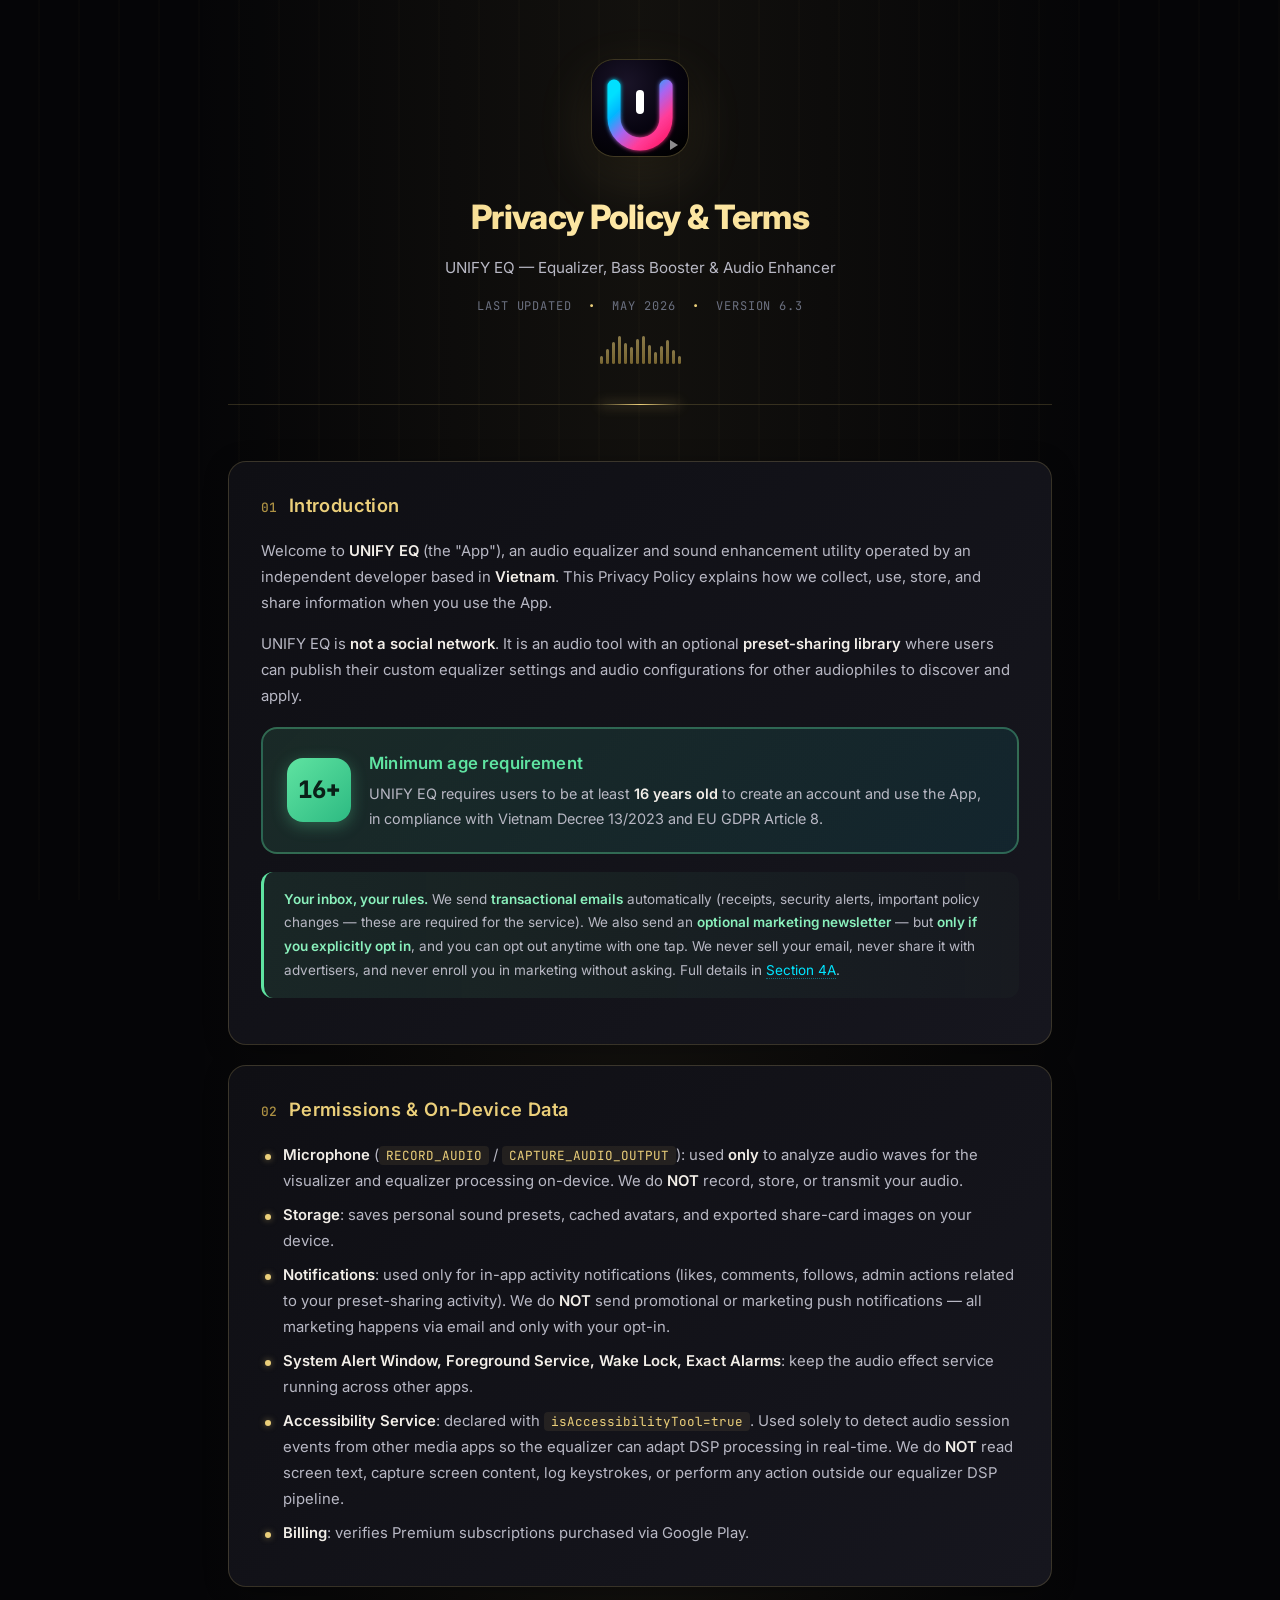
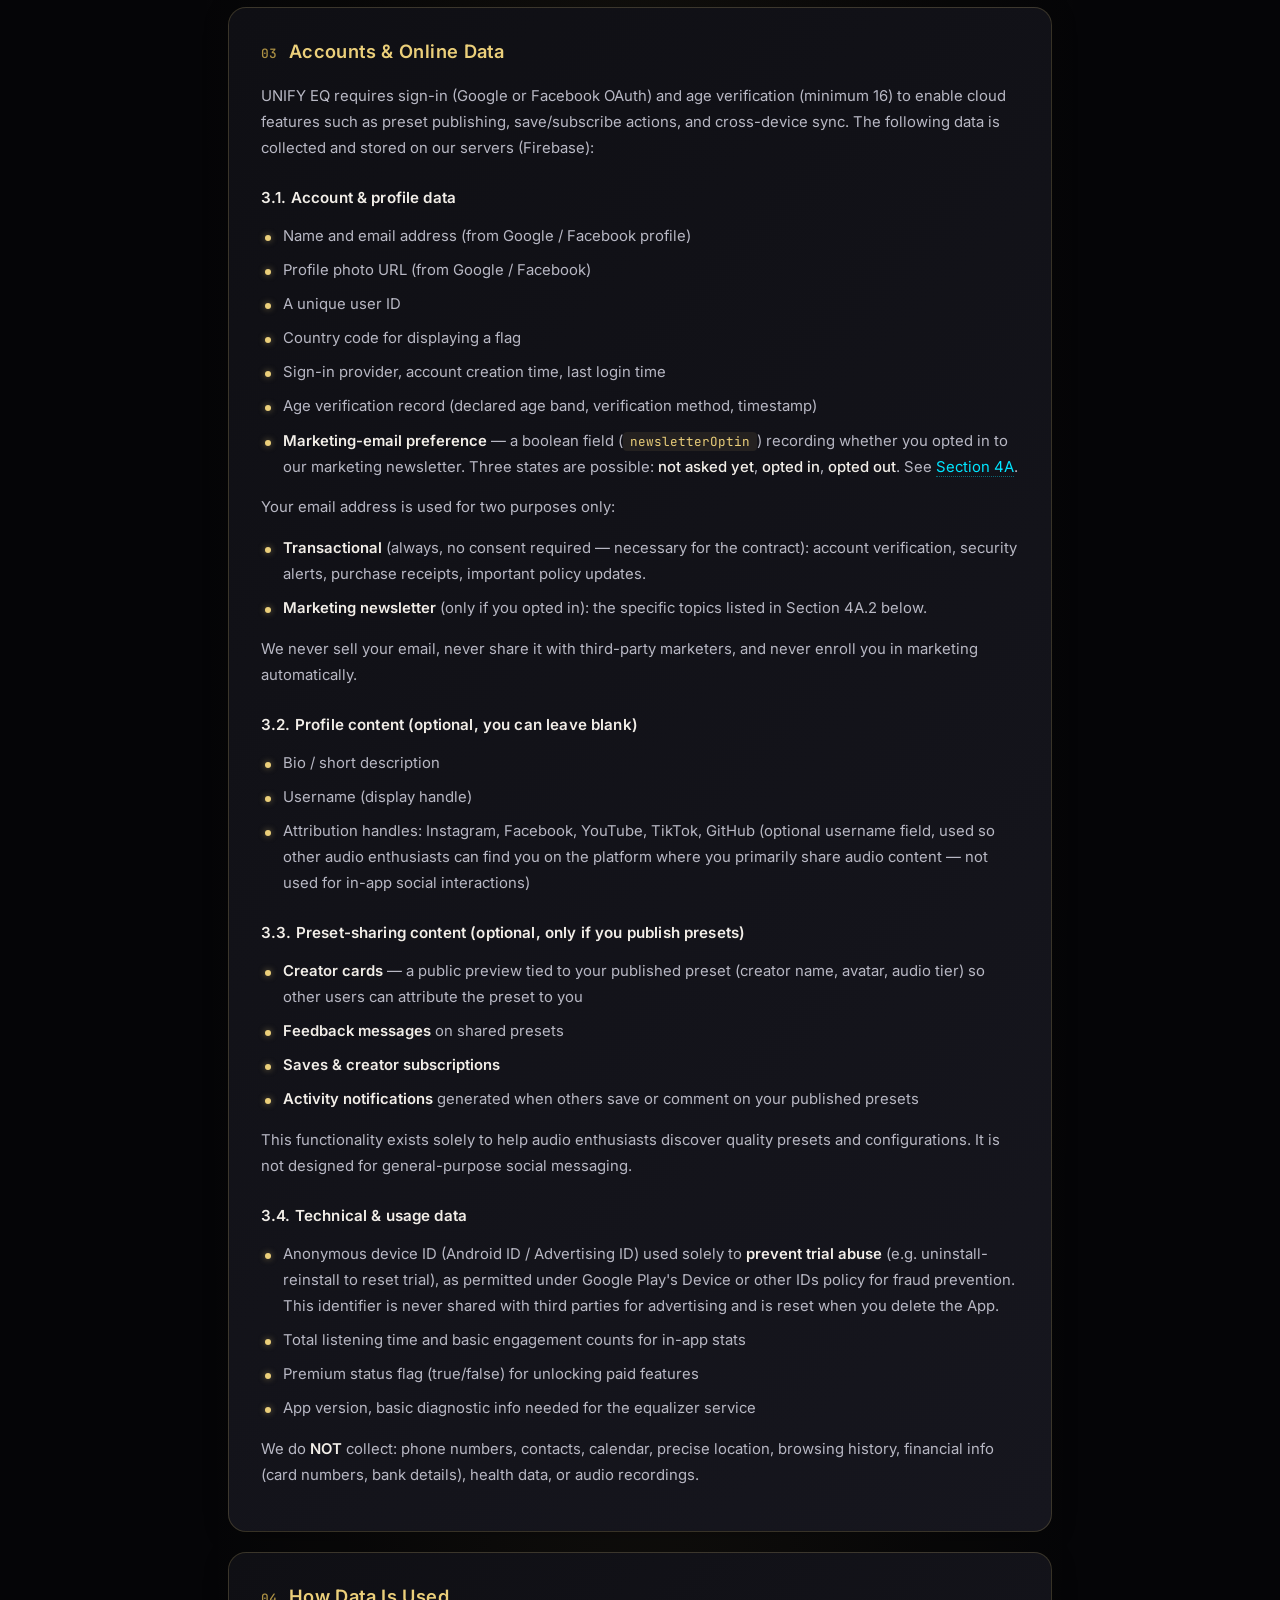
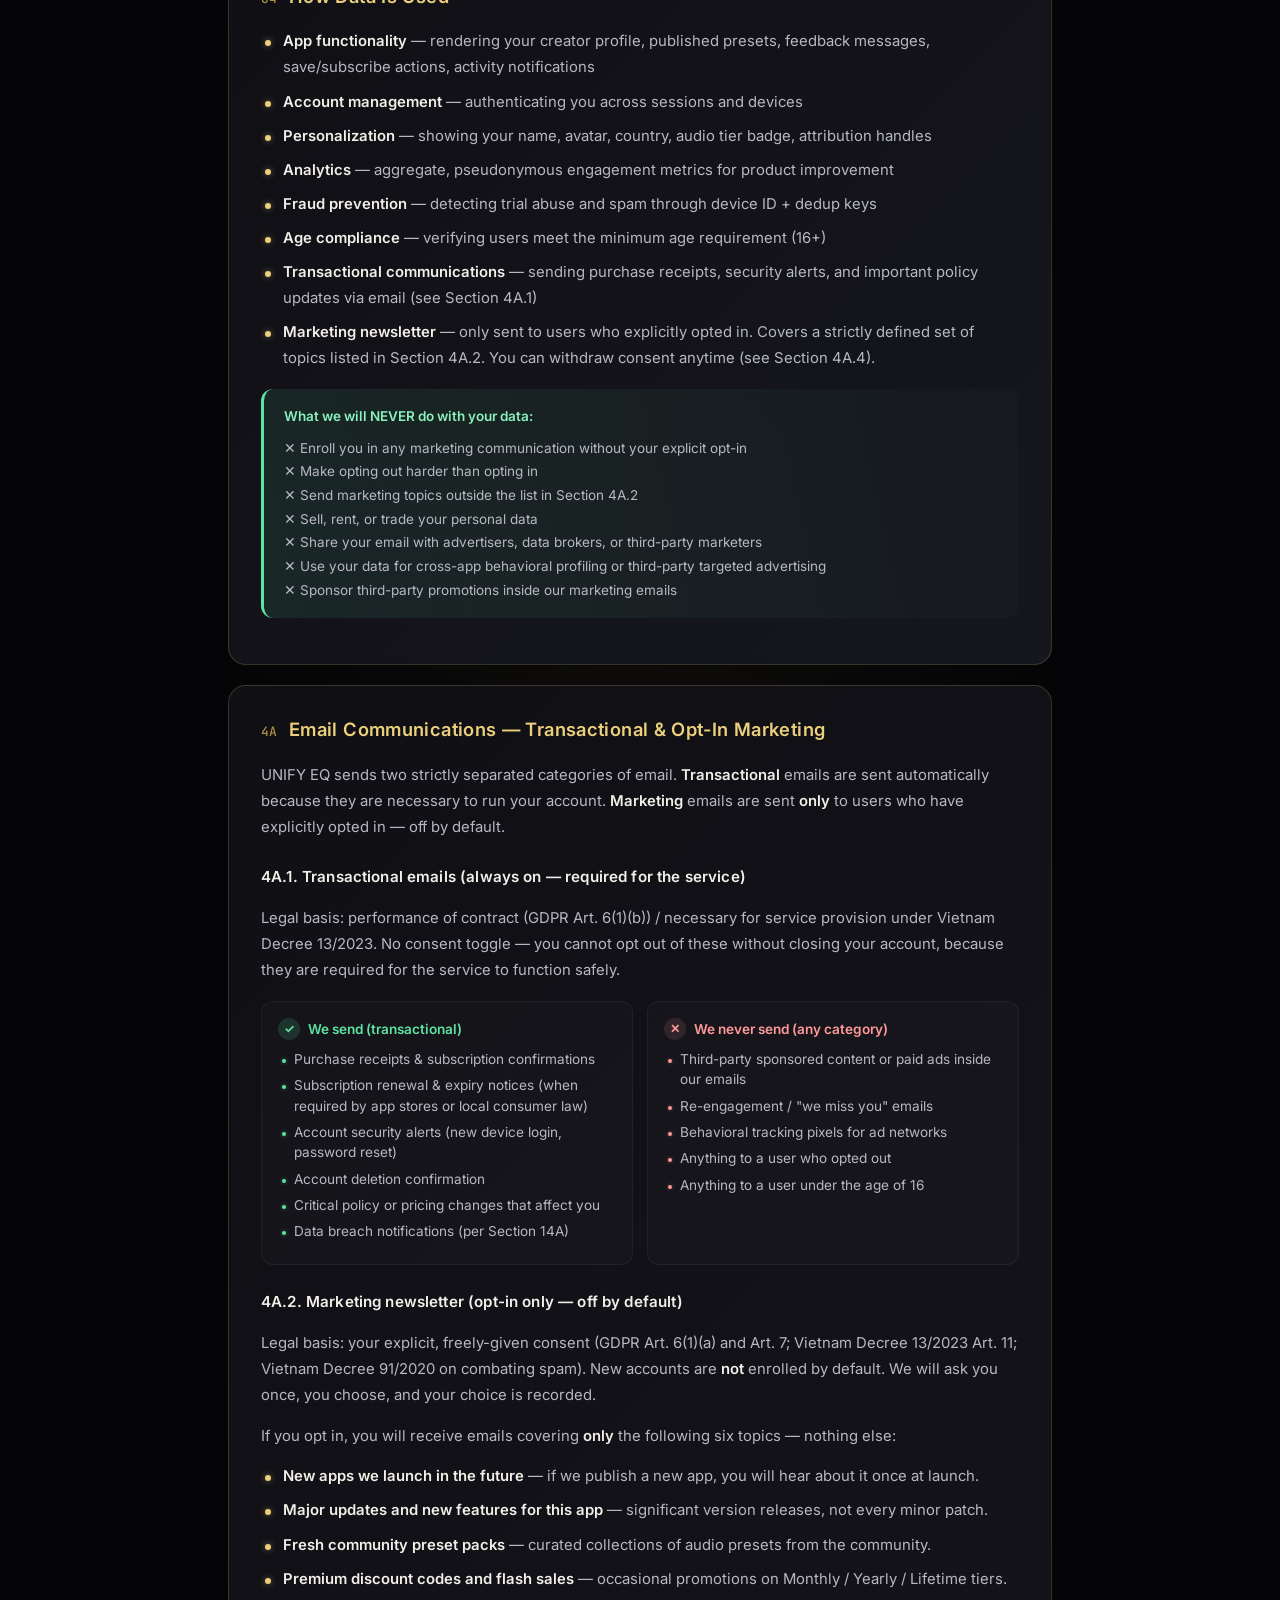
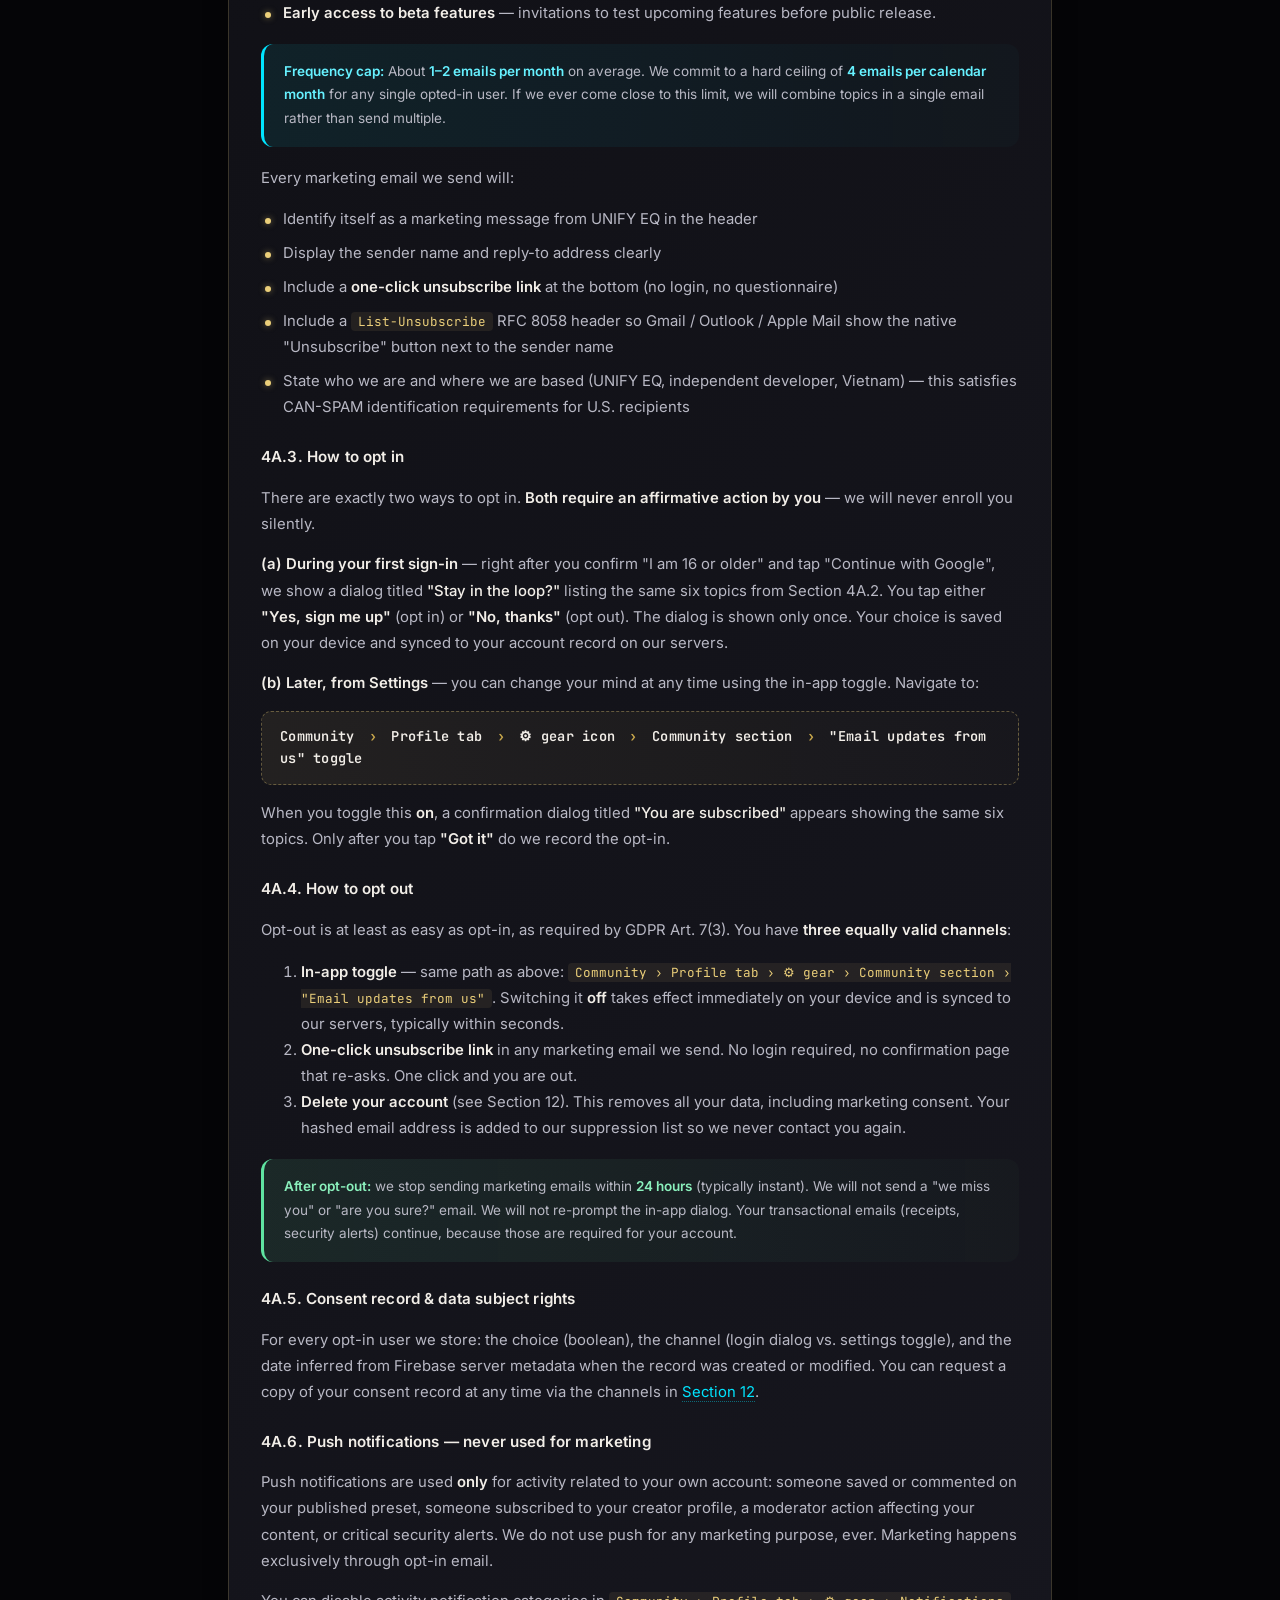
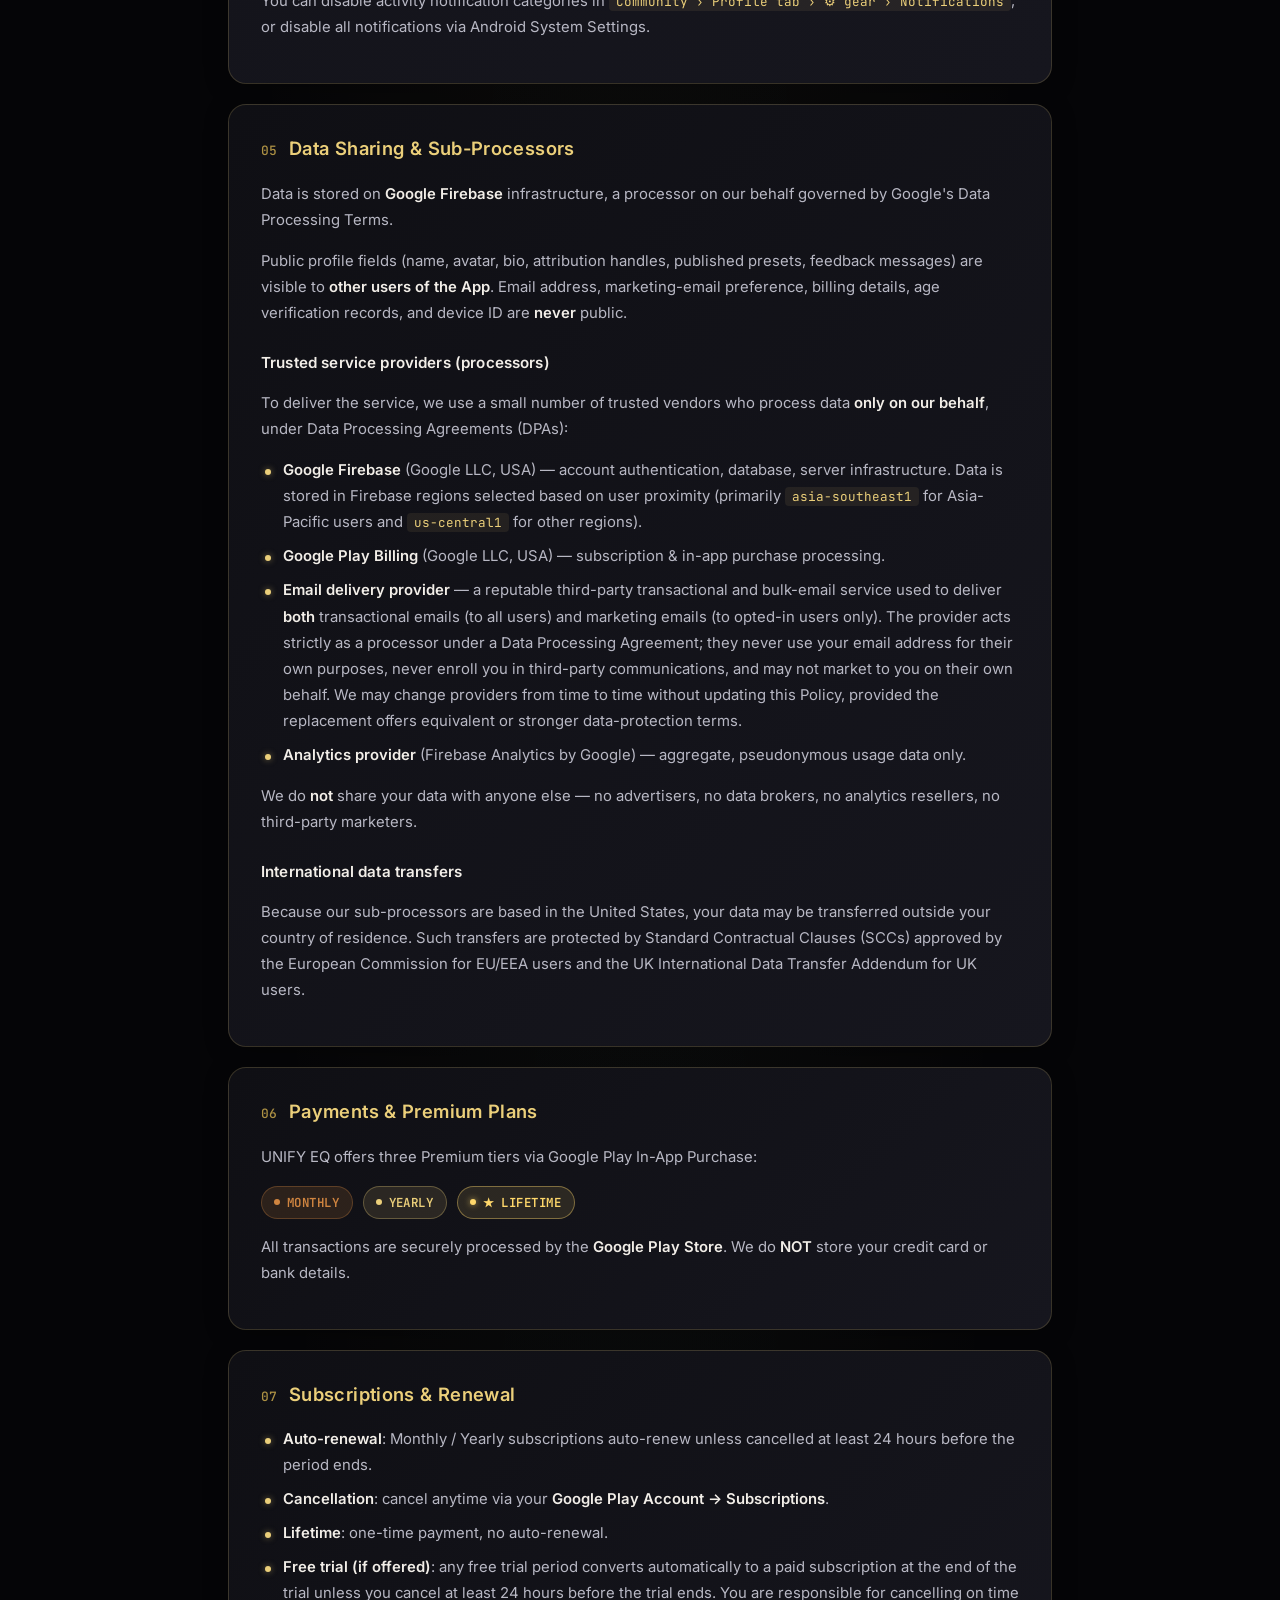
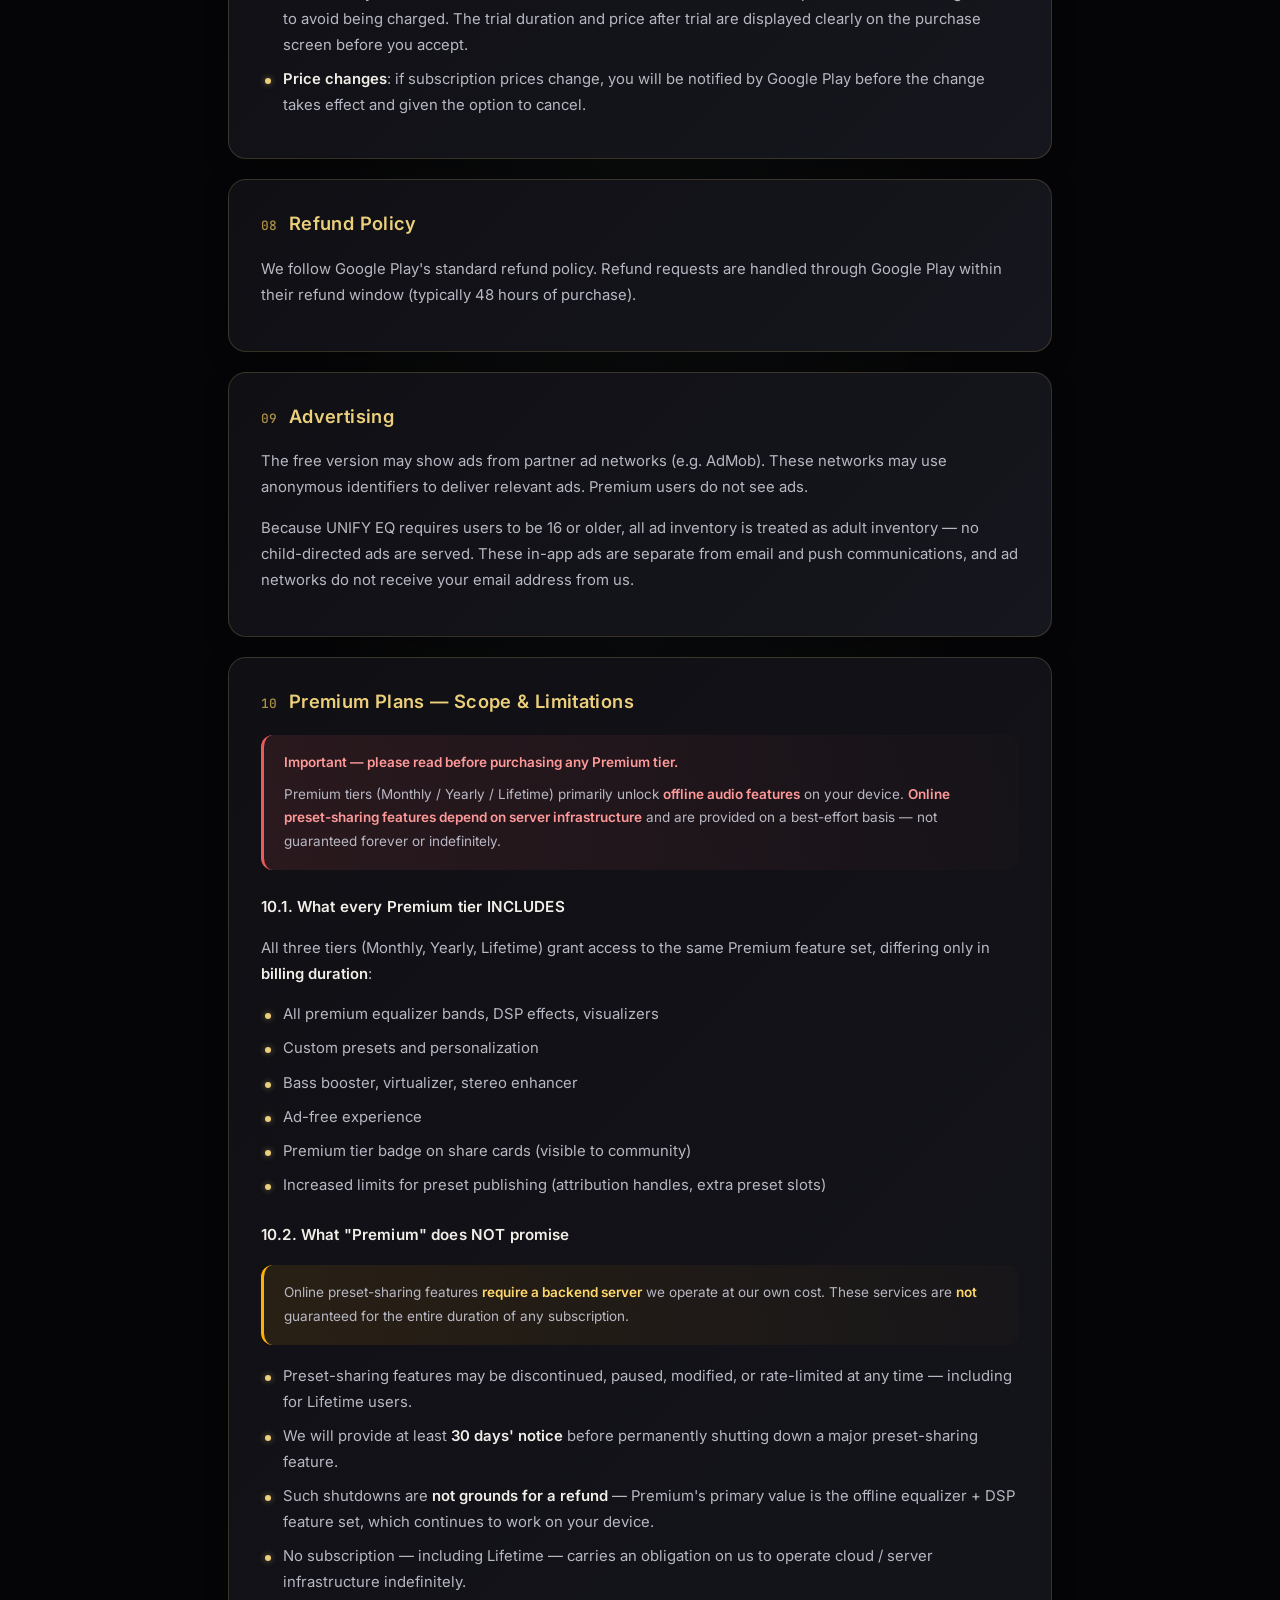
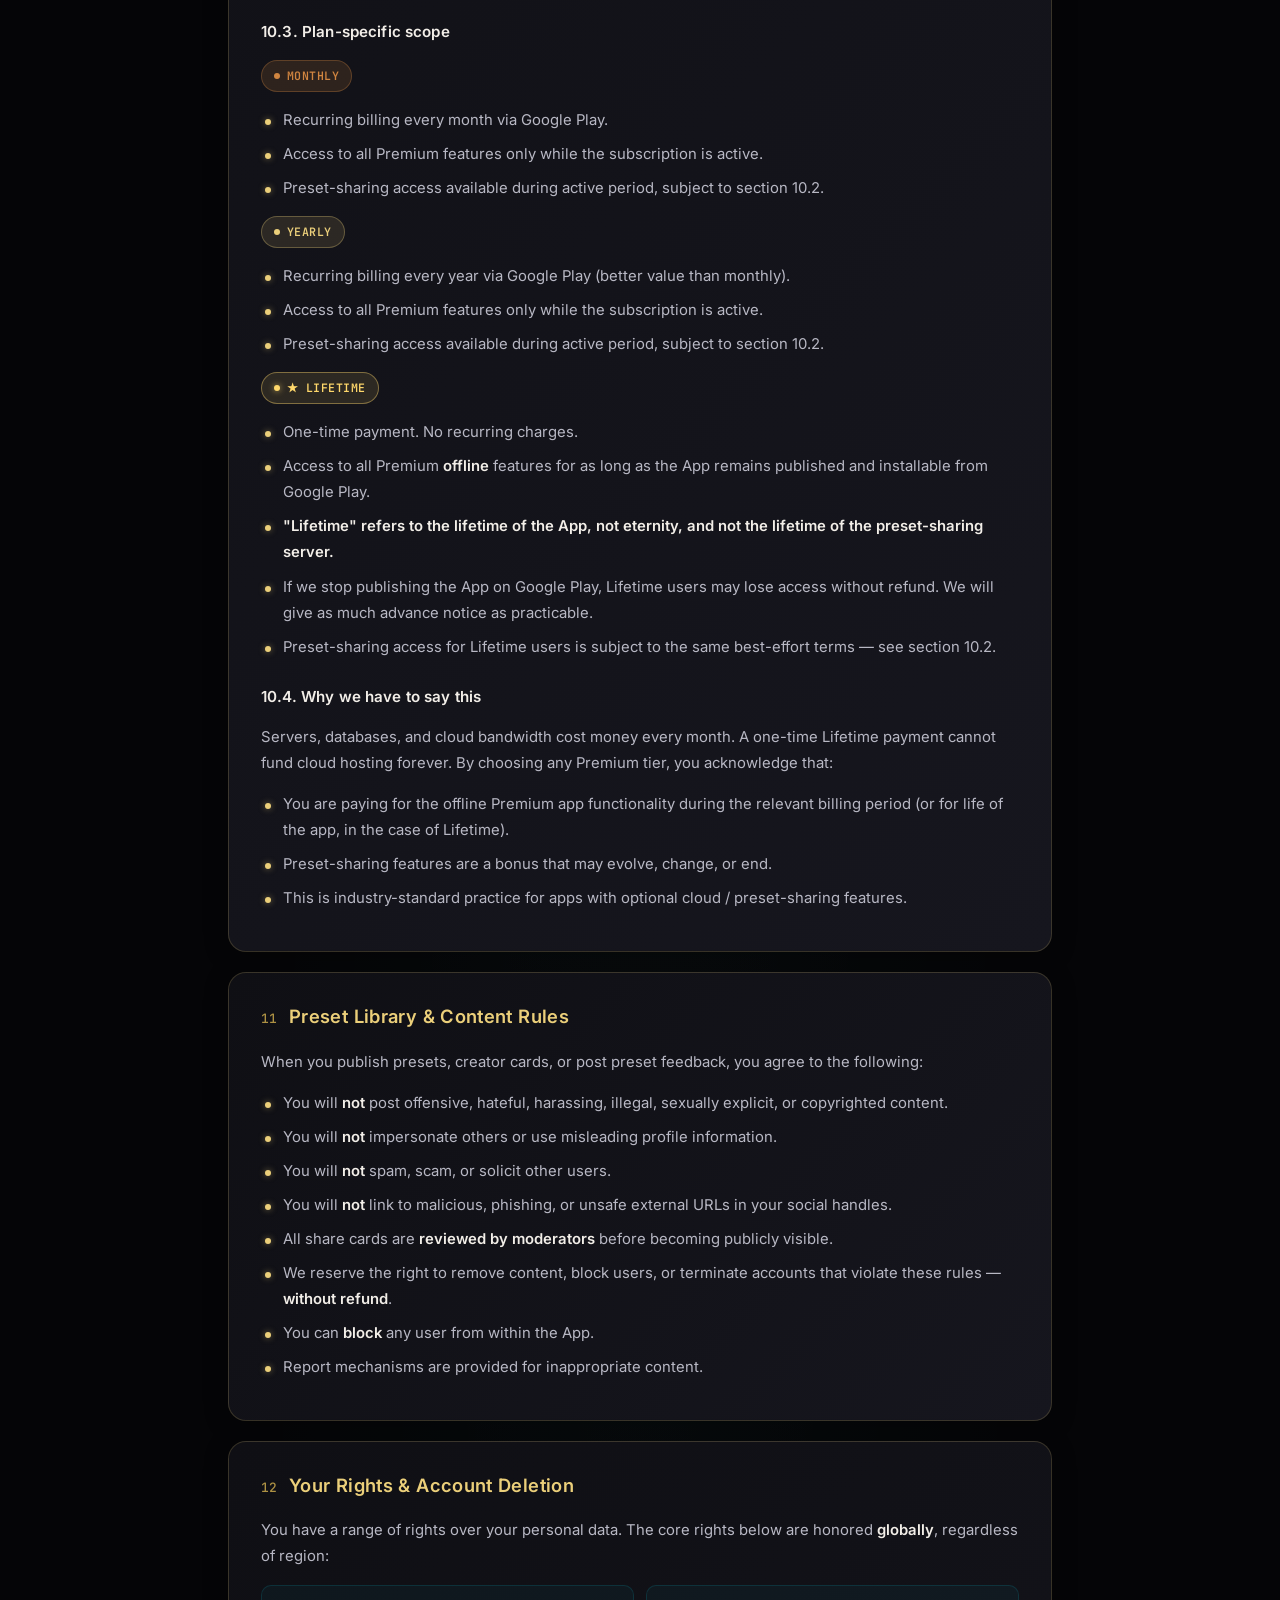
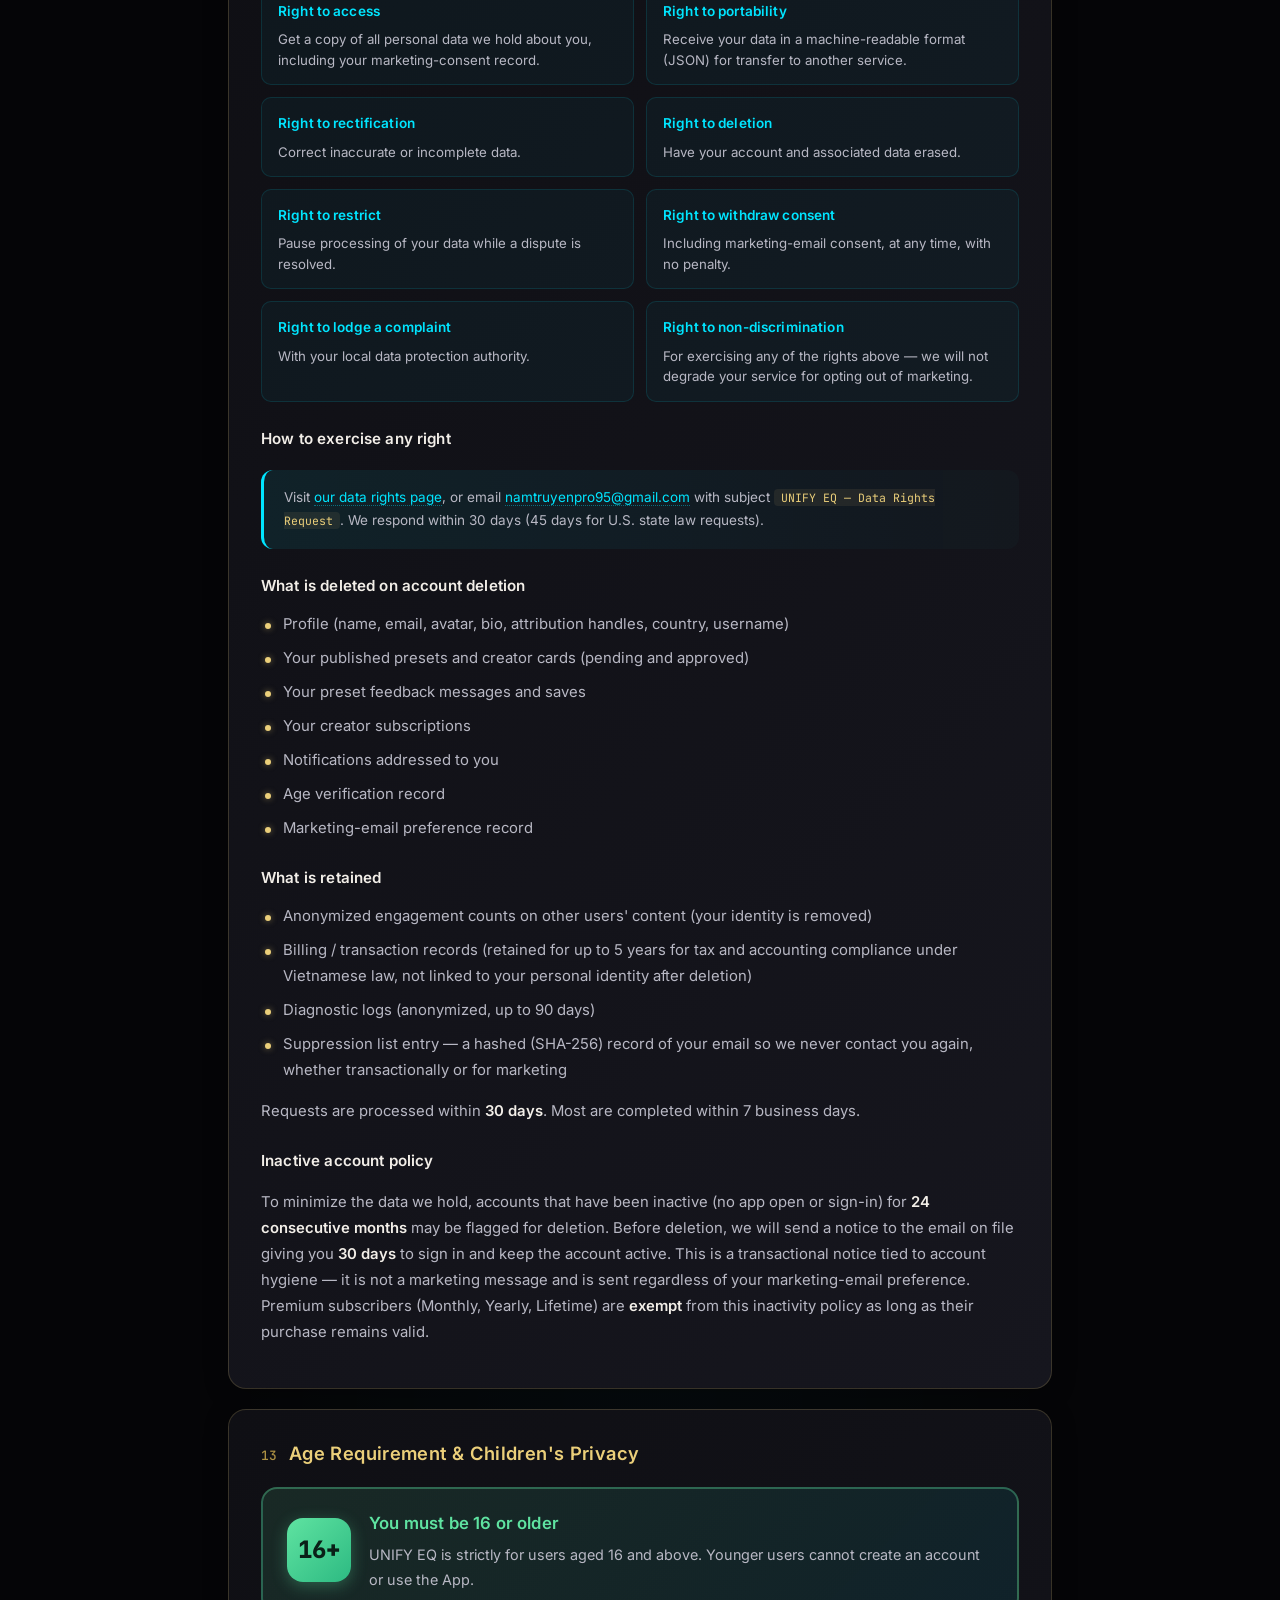
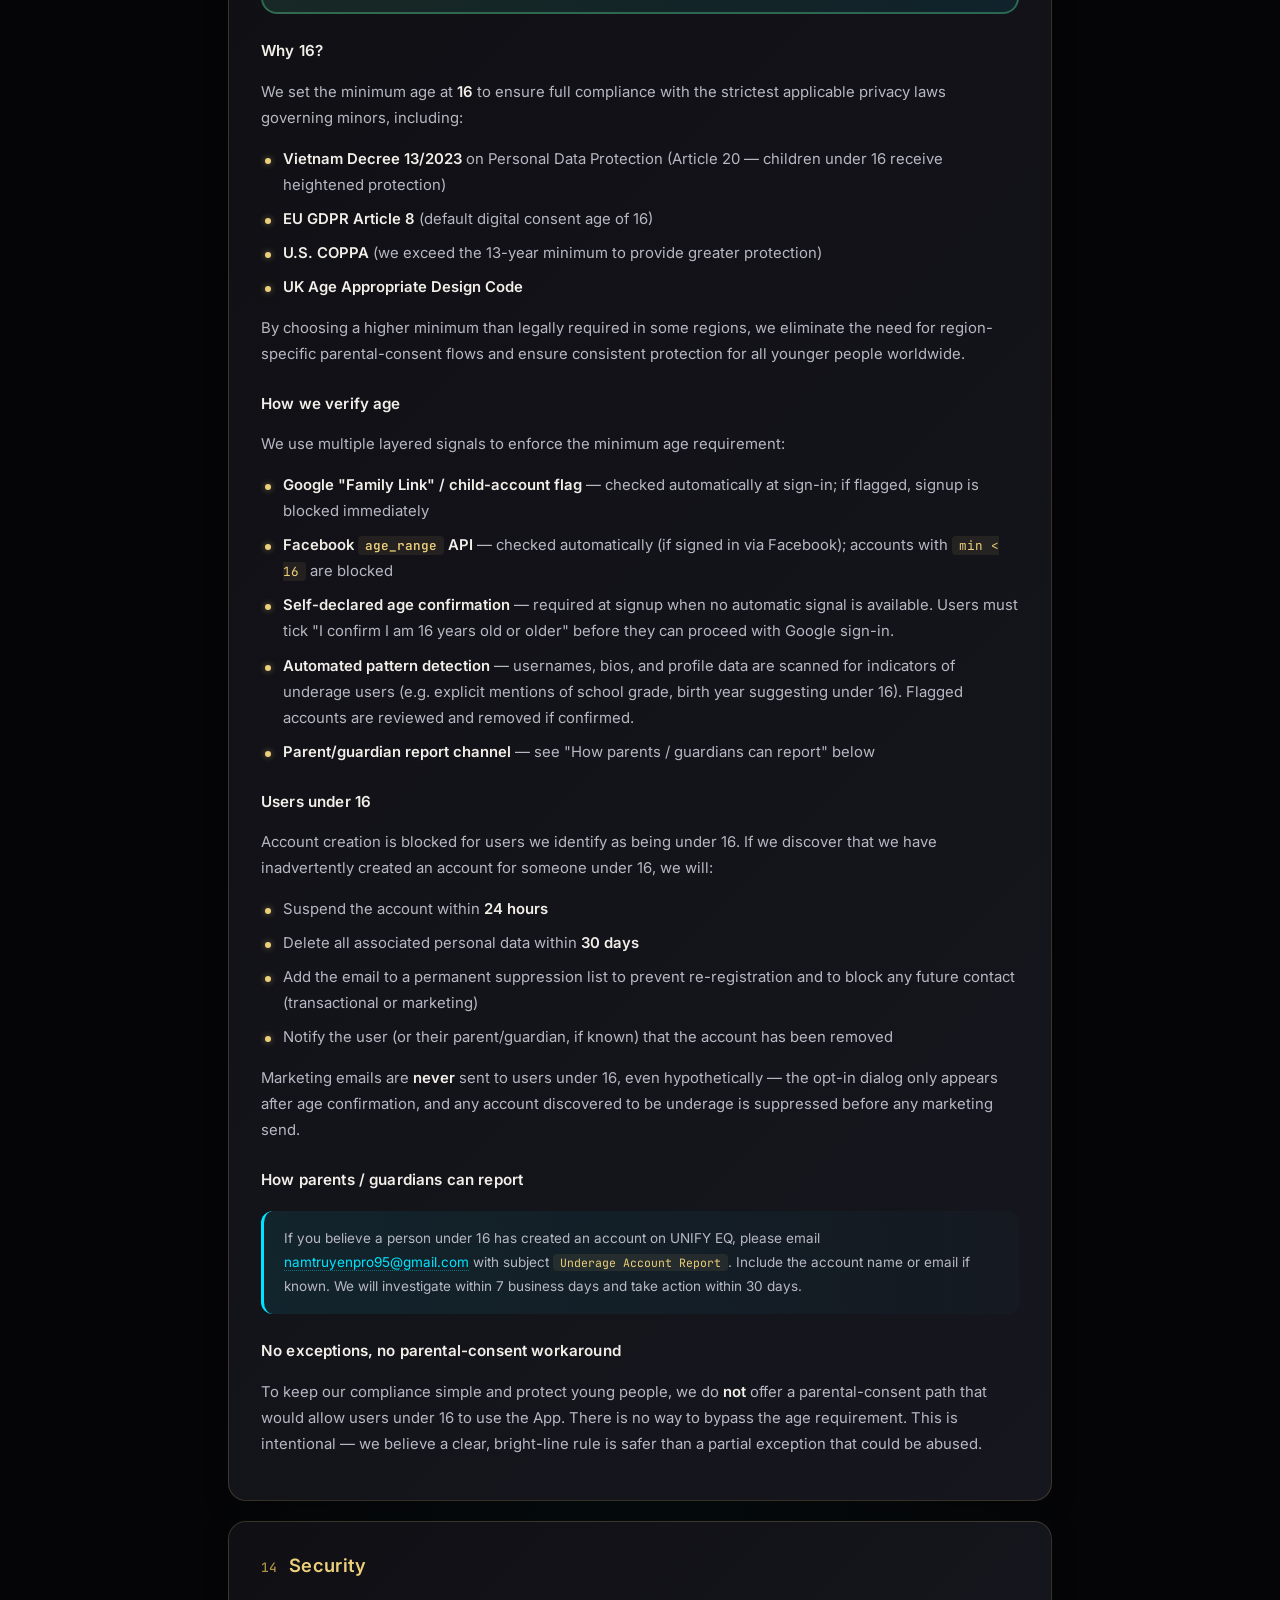
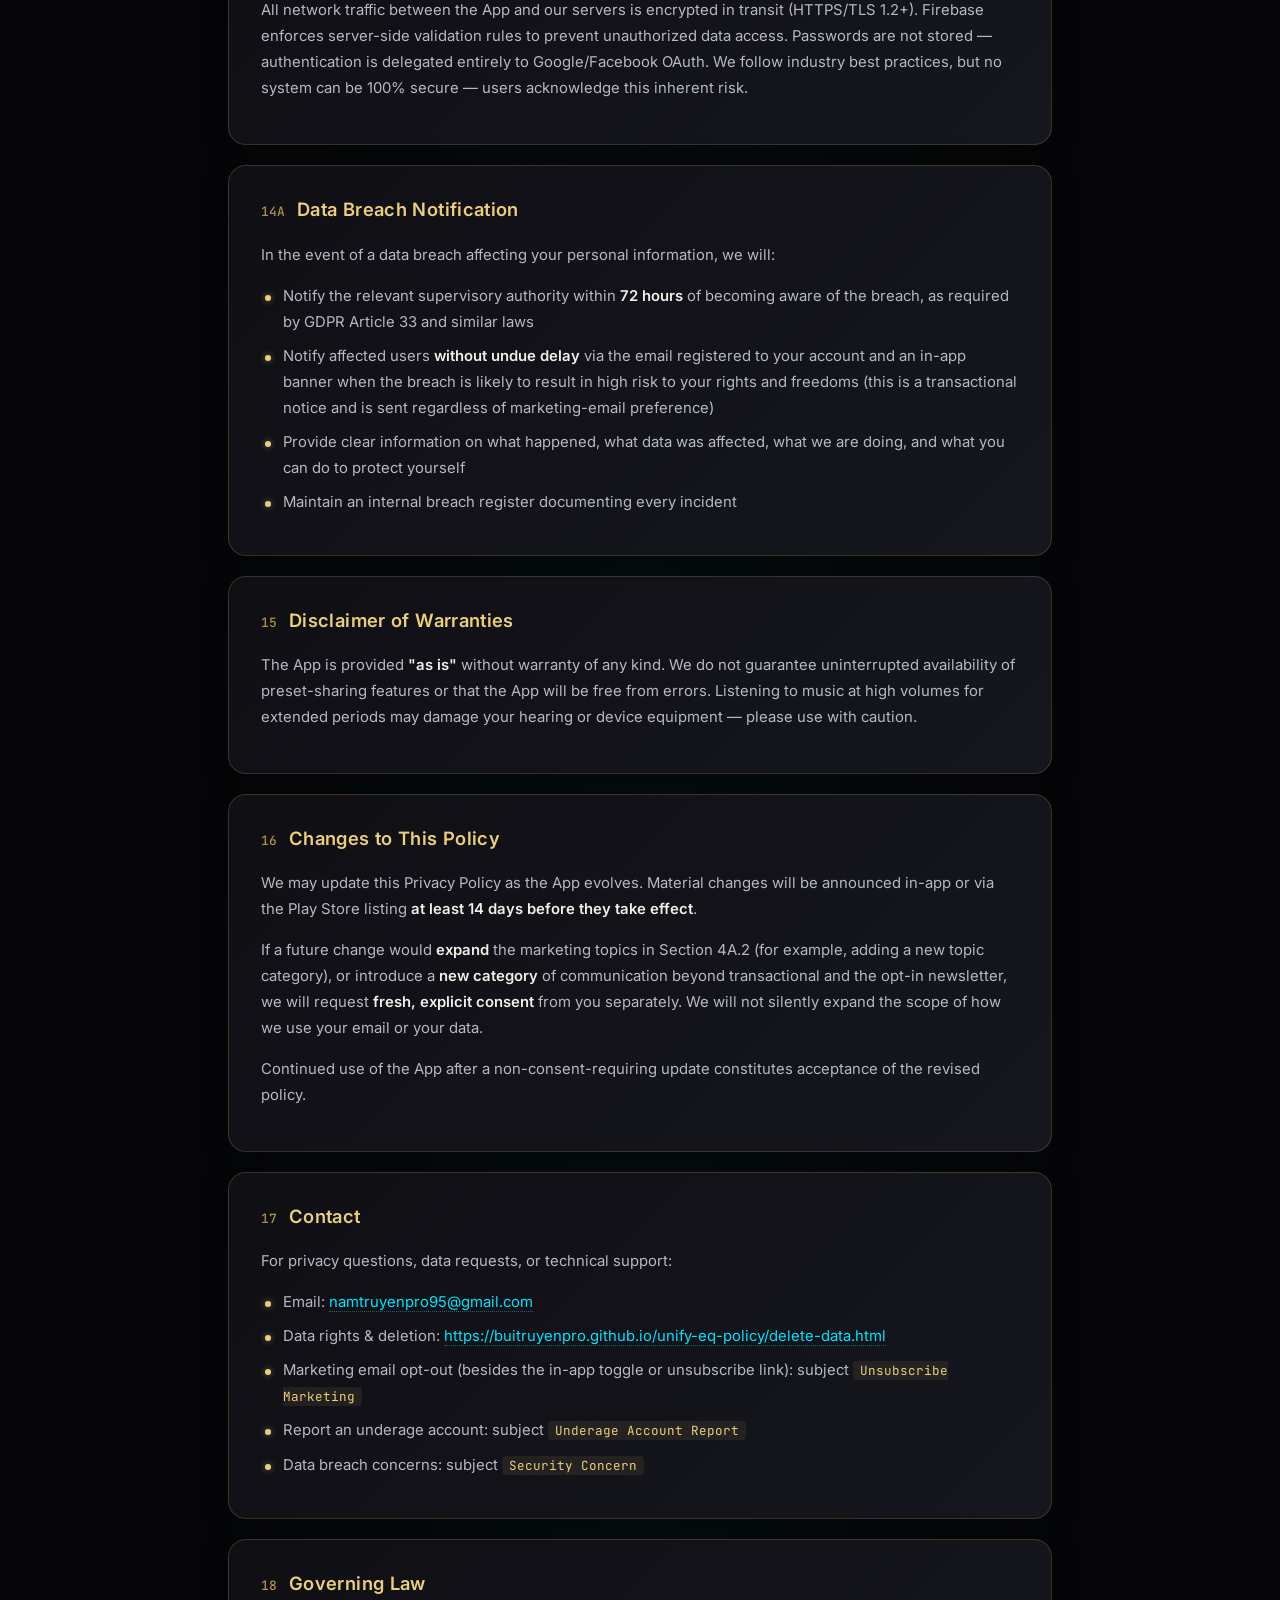
==== commit aa36e311: "add community feature and update policy" ====
--- a/index.html
+++ b/index.html
@@ -268,6 +268,37 @@
             color: var(--text-muted);
         }
 
+        .promise-grid {
+            display: grid; grid-template-columns: 1fr 1fr; gap: 14px;
+            margin: 18px 0;
+        }
+        @media (max-width: 640px) { .promise-grid { grid-template-columns: 1fr; } }
+        .promise-cell {
+            padding: 16px; border-radius: 12px;
+            background: rgba(255, 255, 255, 0.02);
+            border: 1px solid rgba(255, 255, 255, 0.05);
+        }
+        .promise-cell h5 {
+            margin: 0 0 8px; font-size: 0.85em; font-weight: 600;
+            display: flex; align-items: center; gap: 8px;
+        }
+        .promise-cell.do h5 { color: var(--emerald); }
+        .promise-cell.dont h5 { color: #FF9999; }
+        .promise-cell h5 .icon {
+            display: inline-flex; align-items: center; justify-content: center;
+            width: 22px; height: 22px; border-radius: 50%;
+            font-size: 0.9em; font-weight: 700;
+        }
+        .promise-cell.do h5 .icon { background: rgba(95, 227, 161, 0.15); color: var(--emerald); }
+        .promise-cell.dont h5 .icon { background: rgba(255, 153, 153, 0.12); color: #FF9999; }
+        .promise-cell ul { margin: 0; }
+        .promise-cell ul li {
+            padding-left: 16px; font-size: 0.85em; margin-bottom: 6px; line-height: 1.5;
+        }
+        .promise-cell ul li::before { top: 10px; width: 4px; height: 4px; }
+        .promise-cell.do ul li::before { background: var(--emerald); box-shadow: 0 0 4px rgba(95, 227, 161, 0.5); }
+        .promise-cell.dont ul li::before { background: #FF9999; box-shadow: 0 0 4px rgba(255, 153, 153, 0.4); }
+
         .rights-grid {
             display: grid; grid-template-columns: 1fr 1fr; gap: 12px;
             margin: 16px 0;
@@ -309,6 +340,29 @@
         }
         .age-banner-content p {
             margin: 0; color: var(--text-secondary); font-size: 0.9em;
+        }
+
+        .nav-path {
+            display: block;
+            margin: 14px 0;
+            padding: 14px 18px;
+            border-radius: 10px;
+            background: linear-gradient(90deg, rgba(235, 207, 122, 0.08), rgba(235, 207, 122, 0.02));
+            border: 1px dashed rgba(235, 207, 122, 0.35);
+            font-family: 'JetBrains Mono', monospace;
+            font-size: 0.85em;
+            color: var(--gold);
+            letter-spacing: 0.02em;
+            line-height: 1.6;
+        }
+        .nav-path .arrow {
+            color: var(--gold-deep);
+            margin: 0 6px;
+            font-weight: 700;
+        }
+        .nav-path .step {
+            color: var(--text-primary);
+            font-weight: 600;
         }
 
         footer {
@@ -368,9 +422,9 @@
         <div class="meta-line">
             <span>Last updated</span>
             <span class="dot">&bull;</span>
-            <span>June 2026</span>
+            <span>May 2026</span>
             <span class="dot">&bull;</span>
-            <span>Version 7.0</span>
+            <span>Version 6.3</span>
         </div>
         <div class="waveform" aria-hidden="true">
             <span></span><span></span><span></span><span></span><span></span><span></span><span></span>
@@ -380,19 +434,19 @@
 
     <section>
         <h2><span class="num">01</span>Introduction</h2>
-        <p>Welcome to <strong>UNIFY EQ</strong> (the "App"), an audio equalizer and sound enhancement utility operated by an independent developer based in <strong>Vietnam</strong>. This Privacy Policy explains how we collect, use, and store information when you use the App.</p>
-        <p>UNIFY EQ is a <strong>fully offline, local-only audio tool</strong>. The App does not require an account, does not use any sign-in provider, and does not include any social, community, or content-sharing features. All equalizer presets and settings are stored only on your own device.</p>
+        <p>Welcome to <strong>UNIFY EQ</strong> (the "App"), an audio equalizer and sound enhancement utility operated by an independent developer based in <strong>Vietnam</strong>. This Privacy Policy explains how we collect, use, store, and share information when you use the App.</p>
+        <p>UNIFY EQ is <strong>not a social network</strong>. It is an audio tool with an optional <strong>preset-sharing library</strong> where users can publish their custom equalizer settings and audio configurations for other audiophiles to discover and apply.</p>
 
         <div class="age-banner">
-            <div class="age-banner-icon">13+</div>
+            <div class="age-banner-icon">16+</div>
             <div class="age-banner-content">
                 <h3>Minimum age requirement</h3>
-                <p>UNIFY EQ requires users to be at least <strong>13 years old</strong>, in line with standard app-store and regulatory baselines (e.g. U.S. COPPA's 13-year threshold).</p>
+                <p>UNIFY EQ requires users to be at least <strong>16 years old</strong> to create an account and use the App, in compliance with Vietnam Decree 13/2023 and EU GDPR Article 8.</p>
             </div>
         </div>
 
         <div class="callout callout-good">
-            <p><strong>No accounts. No cloud. No community.</strong> UNIFY EQ does not ask you to sign in with Google or Facebook, does not create a user profile, and does not include preset-sharing, comments, or any social feature. Everything the App does happens locally on your device.</p>
+            <p><strong>Your inbox, your rules.</strong> We send <strong>transactional emails</strong> automatically (receipts, security alerts, important policy changes &mdash; these are required for the service). We also send an <strong>optional marketing newsletter</strong> &mdash; but <strong>only if you explicitly opt in</strong>, and you can opt out anytime with one tap. We never sell your email, never share it with advertisers, and never enroll you in marketing without asking. Full details in <a href="#section-4a">Section 4A</a>.</p>
         </div>
     </section>
 
@@ -400,8 +454,8 @@
         <h2><span class="num">02</span>Permissions &amp; On-Device Data</h2>
         <ul>
             <li><strong>Microphone</strong> (<code>RECORD_AUDIO</code> / <code>CAPTURE_AUDIO_OUTPUT</code>): used <strong>only</strong> to analyze audio waves for the visualizer and equalizer processing on-device. We do <strong>NOT</strong> record, store, or transmit your audio.</li>
-            <li><strong>Storage</strong>: saves your personal sound presets and exported share-card images locally on your device only.</li>
-            <li><strong>Notifications</strong>: used only for local, on-device alerts directly related to the equalizer service (e.g. effect running in background). We do <strong>NOT</strong> send promotional, marketing, or remote push notifications of any kind.</li>
+            <li><strong>Storage</strong>: saves personal sound presets, cached avatars, and exported share-card images on your device.</li>
+            <li><strong>Notifications</strong>: used only for in-app activity notifications (likes, comments, follows, admin actions related to your preset-sharing activity). We do <strong>NOT</strong> send promotional or marketing push notifications &mdash; all marketing happens via email and only with your opt-in.</li>
             <li><strong>System Alert Window, Foreground Service, Wake Lock, Exact Alarms</strong>: keep the audio effect service running across other apps.</li>
             <li><strong>Accessibility Service</strong>: declared with <code>isAccessibilityTool=true</code>. Used solely to detect audio session events from other media apps so the equalizer can adapt DSP processing in real-time. We do <strong>NOT</strong> read screen text, capture screen content, log keystrokes, or perform any action outside our equalizer DSP pipeline.</li>
             <li><strong>Billing</strong>: verifies Premium subscriptions purchased via Google Play.</li>
@@ -409,62 +463,183 @@
     </section>
 
     <section>
-        <h2><span class="num">03</span>No Accounts, No Online Data Collection</h2>
-        <p>UNIFY EQ does <strong>not</strong> require sign-in, does <strong>not</strong> offer Google or Facebook login, and does <strong>not</strong> create or store any user profile on a server. There is no community feature, no preset-sharing library, no creator profile, no comments, and no social interaction of any kind.</p>
-
-        <p>As a result, we do <strong>not</strong> collect, store, or transmit any of the following:</p>
-        <ul>
-            <li>Name, email address, or profile photo</li>
-            <li>Any account or user ID</li>
-            <li>Age verification records</li>
-            <li>Published presets, creator cards, comments, or feedback messages tied to an identity</li>
-            <li>Phone numbers, contacts, calendar, precise location, browsing history, financial info, or health data</li>
-            <li>Audio recordings</li>
-        </ul>
-
-        <h3>3.1. What stays on your device</h3>
-        <ul>
-            <li>Your custom equalizer presets and DSP settings</li>
-            <li>App preferences (e.g. theme, last-used preset)</li>
-            <li>Locally cached export images, if you choose to export a share card to your own gallery</li>
-        </ul>
-        <p>None of this data leaves your device unless you manually export or share a file yourself using your device's standard share function. We have no server-side copy of it.</p>
-
-        <h3>3.2. Limited technical data for billing &amp; anti-fraud</h3>
-        <ul>
-            <li><strong>Anonymous device ID</strong> (Android ID / Advertising ID) used solely to <strong>prevent trial abuse</strong> (e.g. uninstall-reinstall to reset a free trial), as permitted under Google Play's Device or other IDs policy for fraud prevention. This identifier is never shared with third parties for advertising and is reset when you delete the App.</li>
-            <li><strong>Premium status flag</strong> (true/false), verified via Google Play Billing, to unlock paid features.</li>
-            <li><strong>App version and basic diagnostic info</strong> needed to keep the equalizer service running correctly. Diagnostic logs, if any, are anonymized and not tied to an identity.</li>
-        </ul>
-        <p>This is the only technical data involved in running the App; it is not linked to a name, email, or any personal profile because none exists.</p>
+        <h2><span class="num">03</span>Accounts &amp; Online Data</h2>
+        <p>UNIFY EQ requires sign-in (Google or Facebook OAuth) and age verification (minimum 16) to enable cloud features such as preset publishing, save/subscribe actions, and cross-device sync. The following data is collected and stored on our servers (Firebase):</p>
+
+        <h3>3.1. Account &amp; profile data</h3>
+        <ul>
+            <li>Name and email address (from Google / Facebook profile)</li>
+            <li>Profile photo URL (from Google / Facebook)</li>
+            <li>A unique user ID</li>
+            <li>Country code for displaying a flag</li>
+            <li>Sign-in provider, account creation time, last login time</li>
+            <li>Age verification record (declared age band, verification method, timestamp)</li>
+            <li><strong>Marketing-email preference</strong> &mdash; a boolean field (<code>newsletterOptin</code>) recording whether you opted in to our marketing newsletter. Three states are possible: <em>not asked yet</em>, <em>opted in</em>, <em>opted out</em>. See <a href="#section-4a">Section 4A</a>.</li>
+        </ul>
+        <p>Your email address is used for two purposes only:</p>
+        <ul>
+            <li><strong>Transactional</strong> (always, no consent required &mdash; necessary for the contract): account verification, security alerts, purchase receipts, important policy updates.</li>
+            <li><strong>Marketing newsletter</strong> (only if you opted in): the specific topics listed in Section 4A.2 below.</li>
+        </ul>
+        <p>We never sell your email, never share it with third-party marketers, and never enroll you in marketing automatically.</p>
+
+        <h3>3.2. Profile content (optional, you can leave blank)</h3>
+        <ul>
+            <li>Bio / short description</li>
+            <li>Username (display handle)</li>
+            <li>Attribution handles: Instagram, Facebook, YouTube, TikTok, GitHub (optional username field, used so other audio enthusiasts can find you on the platform where you primarily share audio content &mdash; not used for in-app social interactions)</li>
+        </ul>
+
+        <h3>3.3. Preset-sharing content (optional, only if you publish presets)</h3>
+        <ul>
+            <li><strong>Creator cards</strong> &mdash; a public preview tied to your published preset (creator name, avatar, audio tier) so other users can attribute the preset to you</li>
+            <li><strong>Feedback messages</strong> on shared presets</li>
+            <li><strong>Saves &amp; creator subscriptions</strong></li>
+            <li><strong>Activity notifications</strong> generated when others save or comment on your published presets</li>
+        </ul>
+        <p>This functionality exists solely to help audio enthusiasts discover quality presets and configurations. It is not designed for general-purpose social messaging.</p>
+
+        <h3>3.4. Technical &amp; usage data</h3>
+        <ul>
+            <li>Anonymous device ID (Android ID / Advertising ID) used solely to <strong>prevent trial abuse</strong> (e.g. uninstall-reinstall to reset trial), as permitted under Google Play's Device or other IDs policy for fraud prevention. This identifier is never shared with third parties for advertising and is reset when you delete the App.</li>
+            <li>Total listening time and basic engagement counts for in-app stats</li>
+            <li>Premium status flag (true/false) for unlocking paid features</li>
+            <li>App version, basic diagnostic info needed for the equalizer service</li>
+        </ul>
+
+        <p>We do <strong>NOT</strong> collect: phone numbers, contacts, calendar, precise location, browsing history, financial info (card numbers, bank details), health data, or audio recordings.</p>
     </section>
 
     <section>
         <h2><span class="num">04</span>How Data Is Used</h2>
         <ul>
-            <li><strong>App functionality</strong> &mdash; running the equalizer, DSP effects, and storing your presets locally</li>
-            <li><strong>Fraud prevention</strong> &mdash; detecting trial abuse through an anonymous device identifier</li>
-            <li><strong>Billing</strong> &mdash; verifying your Premium subscription status via Google Play</li>
+            <li><strong>App functionality</strong> &mdash; rendering your creator profile, published presets, feedback messages, save/subscribe actions, activity notifications</li>
+            <li><strong>Account management</strong> &mdash; authenticating you across sessions and devices</li>
+            <li><strong>Personalization</strong> &mdash; showing your name, avatar, country, audio tier badge, attribution handles</li>
+            <li><strong>Analytics</strong> &mdash; aggregate, pseudonymous engagement metrics for product improvement</li>
+            <li><strong>Fraud prevention</strong> &mdash; detecting trial abuse and spam through device ID + dedup keys</li>
+            <li><strong>Age compliance</strong> &mdash; verifying users meet the minimum age requirement (16+)</li>
+            <li><strong>Transactional communications</strong> &mdash; sending purchase receipts, security alerts, and important policy updates via email (see Section 4A.1)</li>
+            <li><strong>Marketing newsletter</strong> &mdash; only sent to users who explicitly opted in. Covers a strictly defined set of topics listed in Section 4A.2. You can withdraw consent anytime (see Section 4A.4).</li>
         </ul>
         <div class="callout callout-good">
-            <p><strong>What we will NEVER do:</strong></p>
-            <p>✕ Ask you to create an account or sign in with Google/Facebook<br>
-            ✕ Send marketing or promotional emails (we don't collect an email address to send them to)<br>
-            ✕ Send marketing or promotional push notifications<br>
+            <p><strong>What we will NEVER do with your data:</strong></p>
+            <p>✕ Enroll you in any marketing communication without your explicit opt-in<br>
+            ✕ Make opting out harder than opting in<br>
+            ✕ Send marketing topics outside the list in Section 4A.2<br>
             ✕ Sell, rent, or trade your personal data<br>
-            ✕ Share your data with advertisers, data brokers, or third-party marketers beyond the ad network described in Section 8<br>
-            ✕ Use your data for cross-app behavioral profiling</p>
-        </div>
+            ✕ Share your email with advertisers, data brokers, or third-party marketers<br>
+            ✕ Use your data for cross-app behavioral profiling or third-party targeted advertising<br>
+            ✕ Sponsor third-party promotions inside our marketing emails</p>
+        </div>
+    </section>
+
+    <section id="section-4a">
+        <h2><span class="num">4A</span>Email Communications &mdash; Transactional &amp; Opt-In Marketing</h2>
+
+        <p>UNIFY EQ sends two strictly separated categories of email. <strong>Transactional</strong> emails are sent automatically because they are necessary to run your account. <strong>Marketing</strong> emails are sent <strong>only</strong> to users who have explicitly opted in &mdash; off by default.</p>
+
+        <h3>4A.1. Transactional emails (always on &mdash; required for the service)</h3>
+        <p>Legal basis: performance of contract (GDPR Art. 6(1)(b)) / necessary for service provision under Vietnam Decree 13/2023. No consent toggle &mdash; you cannot opt out of these without closing your account, because they are required for the service to function safely.</p>
+
+        <div class="promise-grid">
+            <div class="promise-cell do">
+                <h5><span class="icon">✓</span>We send (transactional)</h5>
+                <ul>
+                    <li>Purchase receipts &amp; subscription confirmations</li>
+                    <li>Subscription renewal &amp; expiry notices (when required by app stores or local consumer law)</li>
+                    <li>Account security alerts (new device login, password reset)</li>
+                    <li>Account deletion confirmation</li>
+                    <li>Critical policy or pricing changes that affect you</li>
+                    <li>Data breach notifications (per Section 14A)</li>
+                </ul>
+            </div>
+            <div class="promise-cell dont">
+                <h5><span class="icon">✕</span>We never send (any category)</h5>
+                <ul>
+                    <li>Third-party sponsored content or paid ads inside our emails</li>
+                    <li>Re-engagement / "we miss you" emails</li>
+                    <li>Behavioral tracking pixels for ad networks</li>
+                    <li>Anything to a user who opted out</li>
+                    <li>Anything to a user under the age of 16</li>
+                </ul>
+            </div>
+        </div>
+
+        <h3>4A.2. Marketing newsletter (opt-in only &mdash; off by default)</h3>
+        <p>Legal basis: your explicit, freely-given consent (GDPR Art. 6(1)(a) and Art. 7; Vietnam Decree 13/2023 Art. 11; Vietnam Decree 91/2020 on combating spam). New accounts are <strong>not</strong> enrolled by default. We will ask you once, you choose, and your choice is recorded.</p>
+
+        <p>If you opt in, you will receive emails covering <strong>only</strong> the following six topics &mdash; nothing else:</p>
+        <ul>
+            <li><strong>New apps we launch in the future</strong> &mdash; if we publish a new app, you will hear about it once at launch.</li>
+            <li><strong>Major updates and new features for this app</strong> &mdash; significant version releases, not every minor patch.</li>
+            <li><strong>Fresh community preset packs</strong> &mdash; curated collections of audio presets from the community.</li>
+            <li><strong>Premium discount codes and flash sales</strong> &mdash; occasional promotions on Monthly / Yearly / Lifetime tiers.</li>
+            <li><strong>Early access to beta features</strong> &mdash; invitations to test upcoming features before public release.</li>
+        </ul>
+
+        <div class="callout callout-info">
+            <p><strong>Frequency cap:</strong> About <strong>1&ndash;2 emails per month</strong> on average. We commit to a hard ceiling of <strong>4 emails per calendar month</strong> for any single opted-in user. If we ever come close to this limit, we will combine topics in a single email rather than send multiple.</p>
+        </div>
+
+        <p>Every marketing email we send will:</p>
+        <ul>
+            <li>Identify itself as a marketing message from UNIFY EQ in the header</li>
+            <li>Display the sender name and reply-to address clearly</li>
+            <li>Include a <strong>one-click unsubscribe link</strong> at the bottom (no login, no questionnaire)</li>
+            <li>Include a <code>List-Unsubscribe</code> RFC 8058 header so Gmail / Outlook / Apple Mail show the native "Unsubscribe" button next to the sender name</li>
+            <li>State who we are and where we are based (UNIFY EQ, independent developer, Vietnam) &mdash; this satisfies CAN-SPAM identification requirements for U.S. recipients</li>
+        </ul>
+
+        <h3>4A.3. How to opt in</h3>
+        <p>There are exactly two ways to opt in. <strong>Both require an affirmative action by you</strong> &mdash; we will never enroll you silently.</p>
+
+        <p><strong>(a) During your first sign-in</strong> &mdash; right after you confirm "I am 16 or older" and tap "Continue with Google", we show a dialog titled <em>"Stay in the loop?"</em> listing the same six topics from Section 4A.2. You tap either <strong>"Yes, sign me up"</strong> (opt in) or <strong>"No, thanks"</strong> (opt out). The dialog is shown only once. Your choice is saved on your device and synced to your account record on our servers.</p>
+
+        <p><strong>(b) Later, from Settings</strong> &mdash; you can change your mind at any time using the in-app toggle. Navigate to:</p>
+
+        <p class="nav-path"><span class="step">Community</span> <span class="arrow">›</span> <span class="step">Profile tab</span> <span class="arrow">›</span> <span class="step">⚙ gear icon</span> <span class="arrow">›</span> <span class="step">Community section</span> <span class="arrow">›</span> <span class="step">"Email updates from us" toggle</span></p>
+
+        <p>When you toggle this <strong>on</strong>, a confirmation dialog titled <em>"You are subscribed"</em> appears showing the same six topics. Only after you tap <strong>"Got it"</strong> do we record the opt-in.</p>
+
+        <h3>4A.4. How to opt out</h3>
+        <p>Opt-out is at least as easy as opt-in, as required by GDPR Art. 7(3). You have <strong>three equally valid channels</strong>:</p>
+
+        <ol>
+            <li><strong>In-app toggle</strong> &mdash; same path as above: <code>Community › Profile tab › ⚙ gear › Community section › "Email updates from us"</code>. Switching it <strong>off</strong> takes effect immediately on your device and is synced to our servers, typically within seconds.</li>
+            <li><strong>One-click unsubscribe link</strong> in any marketing email we send. No login required, no confirmation page that re-asks. One click and you are out.</li>
+            <li><strong>Delete your account</strong> (see Section 12). This removes all your data, including marketing consent. Your hashed email address is added to our suppression list so we never contact you again.</li>
+        </ol>
+
+        <div class="callout callout-good">
+            <p><strong>After opt-out:</strong> we stop sending marketing emails within <strong>24 hours</strong> (typically instant). We will not send a "we miss you" or "are you sure?" email. We will not re-prompt the in-app dialog. Your transactional emails (receipts, security alerts) continue, because those are required for your account.</p>
+        </div>
+
+        <h3>4A.5. Consent record &amp; data subject rights</h3>
+        <p>For every opt-in user we store: the choice (boolean), the channel (login dialog vs. settings toggle), and the date inferred from Firebase server metadata when the record was created or modified. You can request a copy of your consent record at any time via the channels in <a href="#section-12">Section 12</a>.</p>
+
+        <h3>4A.6. Push notifications &mdash; never used for marketing</h3>
+        <p>Push notifications are used <strong>only</strong> for activity related to your own account: someone saved or commented on your published preset, someone subscribed to your creator profile, a moderator action affecting your content, or critical security alerts. We do not use push for any marketing purpose, ever. Marketing happens exclusively through opt-in email.</p>
+        <p>You can disable activity notification categories in <code>Community › Profile tab › ⚙ gear › Notifications</code>, or disable all notifications via Android System Settings.</p>
     </section>
 
     <section>
         <h2><span class="num">05</span>Data Sharing &amp; Sub-Processors</h2>
-        <p>Because UNIFY EQ has no accounts and no server-side user data, there is very little to share. The only processing involved is:</p>
-        <ul>
+        <p>Data is stored on <strong>Google Firebase</strong> infrastructure, a processor on our behalf governed by Google's Data Processing Terms.</p>
+        <p>Public profile fields (name, avatar, bio, attribution handles, published presets, feedback messages) are visible to <strong>other users of the App</strong>. Email address, marketing-email preference, billing details, age verification records, and device ID are <strong>never</strong> public.</p>
+
+        <h3>Trusted service providers (processors)</h3>
+        <p>To deliver the service, we use a small number of trusted vendors who process data <strong>only on our behalf</strong>, under Data Processing Agreements (DPAs):</p>
+        <ul>
+            <li><strong>Google Firebase</strong> (Google LLC, USA) &mdash; account authentication, database, server infrastructure. Data is stored in Firebase regions selected based on user proximity (primarily <code>asia-southeast1</code> for Asia-Pacific users and <code>us-central1</code> for other regions).</li>
             <li><strong>Google Play Billing</strong> (Google LLC, USA) &mdash; subscription &amp; in-app purchase processing.</li>
-            <li><strong>Advertising network</strong> (e.g. AdMob) &mdash; serves ads to free-tier users, as described in Section 8.</li>
-        </ul>
-        <p>We do <strong>not</strong> use Firebase, do <strong>not</strong> operate a backend database of user profiles, and do <strong>not</strong> share data with any other party.</p>
+            <li><strong>Email delivery provider</strong> &mdash; a reputable third-party transactional and bulk-email service used to deliver <strong>both</strong> transactional emails (to all users) and marketing emails (to opted-in users only). The provider acts strictly as a processor under a Data Processing Agreement; they never use your email address for their own purposes, never enroll you in third-party communications, and may not market to you on their own behalf. We may change providers from time to time without updating this Policy, provided the replacement offers equivalent or stronger data-protection terms.</li>
+            <li><strong>Analytics provider</strong> (Firebase Analytics by Google) &mdash; aggregate, pseudonymous usage data only.</li>
+        </ul>
+        <p>We do <strong>not</strong> share your data with anyone else &mdash; no advertisers, no data brokers, no analytics resellers, no third-party marketers.</p>
+
+        <h3>International data transfers</h3>
+        <p>Because our sub-processors are based in the United States, your data may be transferred outside your country of residence. Such transfers are protected by Standard Contractual Clauses (SCCs) approved by the European Commission for EU/EEA users and the UK International Data Transfer Addendum for UK users.</p>
     </section>
 
     <section>
@@ -475,7 +650,7 @@
             <span class="badge badge-yearly">Yearly</span>
             <span class="badge badge-lifetime">&#9733; Lifetime</span>
         </div>
-        <p>All transactions are securely processed by the <strong>Google Play Store</strong>. We do <strong>NOT</strong> store your credit card or bank details. Since the App has no accounts, your Premium status is tied to your Google Play account and device, and is restored automatically via Google Play's standard purchase-restore mechanism.</p>
+        <p>All transactions are securely processed by the <strong>Google Play Store</strong>. We do <strong>NOT</strong> store your credit card or bank details.</p>
     </section>
 
     <section>
@@ -483,136 +658,331 @@
         <ul>
             <li><strong>Auto-renewal</strong>: Monthly / Yearly subscriptions auto-renew unless cancelled at least 24 hours before the period ends.</li>
             <li><strong>Cancellation</strong>: cancel anytime via your <strong>Google Play Account &rarr; Subscriptions</strong>.</li>
-            <li><strong>Lifetime</strong>: one-time payment, no auto-renewal. "Lifetime" refers to the lifetime of the App as published on Google Play, not eternity.</li>
+            <li><strong>Lifetime</strong>: one-time payment, no auto-renewal.</li>
             <li><strong>Free trial (if offered)</strong>: any free trial period converts automatically to a paid subscription at the end of the trial unless you cancel at least 24 hours before the trial ends. You are responsible for cancelling on time to avoid being charged. The trial duration and price after trial are displayed clearly on the purchase screen before you accept.</li>
             <li><strong>Price changes</strong>: if subscription prices change, you will be notified by Google Play before the change takes effect and given the option to cancel.</li>
         </ul>
     </section>
 
     <section>
-        <h2><span class="num">08</span>Advertising</h2>
-        <p>The free version may show ads from partner ad networks (e.g. AdMob). These networks may use anonymous identifiers to deliver relevant ads. Premium users do not see ads. Ad networks do not receive any personal profile from us, because we do not collect one.</p>
-    </section>
-
-    <section>
-        <h2><span class="num">09</span>Refund Policy</h2>
+        <h2><span class="num">08</span>Refund Policy</h2>
         <p>We follow Google Play's standard refund policy. Refund requests are handled through Google Play within their refund window (typically 48 hours of purchase).</p>
     </section>
 
     <section>
-        <h2><span class="num">10</span>Premium Plans &mdash; Scope</h2>
-        <p>All three Premium tiers (Monthly, Yearly, Lifetime) unlock the same set of <strong>on-device features</strong>, differing only in billing duration:</p>
+        <h2><span class="num">09</span>Advertising</h2>
+        <p>The free version may show ads from partner ad networks (e.g. AdMob). These networks may use anonymous identifiers to deliver relevant ads. Premium users do not see ads.</p>
+        <p>Because UNIFY EQ requires users to be 16 or older, all ad inventory is treated as adult inventory &mdash; no child-directed ads are served. These in-app ads are separate from email and push communications, and ad networks do not receive your email address from us.</p>
+    </section>
+
+    <section>
+        <h2><span class="num">10</span>Premium Plans &mdash; Scope &amp; Limitations</h2>
+
+        <div class="callout callout-critical">
+            <p><strong>Important &mdash; please read before purchasing any Premium tier.</strong></p>
+            <p>Premium tiers (Monthly / Yearly / Lifetime) primarily unlock <strong>offline audio features</strong> on your device. <strong>Online preset-sharing features depend on server infrastructure</strong> and are provided on a best-effort basis &mdash; not guaranteed forever or indefinitely.</p>
+        </div>
+
+        <h3>10.1. What every Premium tier INCLUDES</h3>
+        <p>All three tiers (Monthly, Yearly, Lifetime) grant access to the same Premium feature set, differing only in <strong>billing duration</strong>:</p>
         <ul>
             <li>All premium equalizer bands, DSP effects, visualizers</li>
-            <li>Unlimited custom presets and personalization</li>
+            <li>Custom presets and personalization</li>
             <li>Bass booster, virtualizer, stereo enhancer</li>
             <li>Ad-free experience</li>
-        </ul>
-        <p>Because the App is fully local with no server-dependent features, Premium access works entirely offline once purchased and verified through Google Play, and is not subject to the server-availability caveats that apply to cloud-based features.</p>
+            <li>Premium tier badge on share cards (visible to community)</li>
+            <li>Increased limits for preset publishing (attribution handles, extra preset slots)</li>
+        </ul>
+
+        <h3>10.2. What "Premium" does NOT promise</h3>
+        <div class="callout callout-warn">
+            <p>Online preset-sharing features <strong>require a backend server</strong> we operate at our own cost. These services are <strong>not</strong> guaranteed for the entire duration of any subscription.</p>
+        </div>
+        <ul>
+            <li>Preset-sharing features may be discontinued, paused, modified, or rate-limited at any time &mdash; including for Lifetime users.</li>
+            <li>We will provide at least <strong>30 days' notice</strong> before permanently shutting down a major preset-sharing feature.</li>
+            <li>Such shutdowns are <strong>not grounds for a refund</strong> &mdash; Premium's primary value is the offline equalizer + DSP feature set, which continues to work on your device.</li>
+            <li>No subscription &mdash; including Lifetime &mdash; carries an obligation on us to operate cloud / server infrastructure indefinitely.</li>
+        </ul>
+
+        <h3>10.3. Plan-specific scope</h3>
+        <p><span class="badge badge-monthly">Monthly</span></p>
+        <ul>
+            <li>Recurring billing every month via Google Play.</li>
+            <li>Access to all Premium features only while the subscription is active.</li>
+            <li>Preset-sharing access available during active period, subject to section 10.2.</li>
+        </ul>
+
+        <p><span class="badge badge-yearly">Yearly</span></p>
+        <ul>
+            <li>Recurring billing every year via Google Play (better value than monthly).</li>
+            <li>Access to all Premium features only while the subscription is active.</li>
+            <li>Preset-sharing access available during active period, subject to section 10.2.</li>
+        </ul>
+
+        <p><span class="badge badge-lifetime">&#9733; Lifetime</span></p>
+        <ul>
+            <li>One-time payment. No recurring charges.</li>
+            <li>Access to all Premium <strong>offline</strong> features for as long as the App remains published and installable from Google Play.</li>
+            <li><strong>"Lifetime" refers to the lifetime of the App, not eternity, and not the lifetime of the preset-sharing server.</strong></li>
+            <li>If we stop publishing the App on Google Play, Lifetime users may lose access without refund. We will give as much advance notice as practicable.</li>
+            <li>Preset-sharing access for Lifetime users is subject to the same best-effort terms &mdash; see section 10.2.</li>
+        </ul>
+
+        <h3>10.4. Why we have to say this</h3>
+        <p>Servers, databases, and cloud bandwidth cost money every month. A one-time Lifetime payment cannot fund cloud hosting forever. By choosing any Premium tier, you acknowledge that:</p>
+        <ul>
+            <li>You are paying for the offline Premium app functionality during the relevant billing period (or for life of the app, in the case of Lifetime).</li>
+            <li>Preset-sharing features are a bonus that may evolve, change, or end.</li>
+            <li>This is industry-standard practice for apps with optional cloud / preset-sharing features.</li>
+        </ul>
+    </section>
+
+    <section>
+        <h2><span class="num">11</span>Preset Library &amp; Content Rules</h2>
+        <p>When you publish presets, creator cards, or post preset feedback, you agree to the following:</p>
+        <ul>
+            <li>You will <strong>not</strong> post offensive, hateful, harassing, illegal, sexually explicit, or copyrighted content.</li>
+            <li>You will <strong>not</strong> impersonate others or use misleading profile information.</li>
+            <li>You will <strong>not</strong> spam, scam, or solicit other users.</li>
+            <li>You will <strong>not</strong> link to malicious, phishing, or unsafe external URLs in your social handles.</li>
+            <li>All share cards are <strong>reviewed by moderators</strong> before becoming publicly visible.</li>
+            <li>We reserve the right to remove content, block users, or terminate accounts that violate these rules &mdash; <strong>without refund</strong>.</li>
+            <li>You can <strong>block</strong> any user from within the App.</li>
+            <li>Report mechanisms are provided for inappropriate content.</li>
+        </ul>
     </section>
 
     <section id="section-12">
-        <h2><span class="num">11</span>Your Rights &amp; Data Deletion</h2>
-        <p>Because UNIFY EQ does not collect personal data tied to an identity, most data-subject rights are satisfied simply by the fact that we hold nothing to access, port, or correct. The rights below remain available where applicable:</p>
+        <h2><span class="num">12</span>Your Rights &amp; Account Deletion</h2>
+        <p>You have a range of rights over your personal data. The core rights below are honored <strong>globally</strong>, regardless of region:</p>
 
         <div class="rights-grid">
             <div class="right-card">
                 <h5>Right to access</h5>
-                <p>You may request confirmation of what limited technical data (if any) is associated with your device.</p>
+                <p>Get a copy of all personal data we hold about you, including your marketing-consent record.</p>
+            </div>
+            <div class="right-card">
+                <h5>Right to portability</h5>
+                <p>Receive your data in a machine-readable format (JSON) for transfer to another service.</p>
+            </div>
+            <div class="right-card">
+                <h5>Right to rectification</h5>
+                <p>Correct inaccurate or incomplete data.</p>
             </div>
             <div class="right-card">
                 <h5>Right to deletion</h5>
-                <p>Uninstalling the App deletes all locally stored presets and preferences immediately. There is no server-side account to delete.</p>
+                <p>Have your account and associated data erased.</p>
             </div>
             <div class="right-card">
-                <h5>Right to rectification</h5>
-                <p>You can freely edit or delete your own local presets at any time within the App.</p>
+                <h5>Right to restrict</h5>
+                <p>Pause processing of your data while a dispute is resolved.</p>
+            </div>
+            <div class="right-card">
+                <h5>Right to withdraw consent</h5>
+                <p>Including marketing-email consent, at any time, with no penalty.</p>
             </div>
             <div class="right-card">
                 <h5>Right to lodge a complaint</h5>
-                <p>With your local data protection authority, if you believe your rights have been violated.</p>
+                <p>With your local data protection authority.</p>
+            </div>
+            <div class="right-card">
+                <h5>Right to non-discrimination</h5>
+                <p>For exercising any of the rights above &mdash; we will not degrade your service for opting out of marketing.</p>
             </div>
         </div>
 
         <h3>How to exercise any right</h3>
         <div class="callout callout-info">
-            <p>Email <a href="mailto:namtruyenpro95@gmail.com">namtruyenpro95@gmail.com</a> with subject <code>UNIFY EQ &mdash; Data Rights Request</code>. We respond within 30 days.</p>
-        </div>
-
-        <h3>Uninstalling the App</h3>
-        <p>Uninstalling UNIFY EQ removes all locally stored presets, preferences, and cached files from your device. Any anonymous device identifier used for trial-abuse prevention (Section 3.2) is reset on reinstall. Your Premium purchase history remains with your Google Play account independently of the App.</p>
-    </section>
-
-    <section>
-        <h2><span class="num">12</span>Age Requirement</h2>
+            <p>Visit <a href="https://buitruyenpro.github.io/unify-eq-policy/delete-data.html">our data rights page</a>, or email <a href="mailto:namtruyenpro95@gmail.com">namtruyenpro95@gmail.com</a> with subject <code>UNIFY EQ &mdash; Data Rights Request</code>. We respond within 30 days (45 days for U.S. state law requests).</p>
+        </div>
+
+        <h3>What is deleted on account deletion</h3>
+        <ul>
+            <li>Profile (name, email, avatar, bio, attribution handles, country, username)</li>
+            <li>Your published presets and creator cards (pending and approved)</li>
+            <li>Your preset feedback messages and saves</li>
+            <li>Your creator subscriptions</li>
+            <li>Notifications addressed to you</li>
+            <li>Age verification record</li>
+            <li>Marketing-email preference record</li>
+        </ul>
+
+        <h3>What is retained</h3>
+        <ul>
+            <li>Anonymized engagement counts on other users' content (your identity is removed)</li>
+            <li>Billing / transaction records (retained for up to 5 years for tax and accounting compliance under Vietnamese law, not linked to your personal identity after deletion)</li>
+            <li>Diagnostic logs (anonymized, up to 90 days)</li>
+            <li>Suppression list entry &mdash; a hashed (SHA-256) record of your email so we never contact you again, whether transactionally or for marketing</li>
+        </ul>
+        <p>Requests are processed within <strong>30 days</strong>. Most are completed within 7 business days.</p>
+
+        <h3>Inactive account policy</h3>
+        <p>To minimize the data we hold, accounts that have been inactive (no app open or sign-in) for <strong>24 consecutive months</strong> may be flagged for deletion. Before deletion, we will send a notice to the email on file giving you <strong>30 days</strong> to sign in and keep the account active. This is a transactional notice tied to account hygiene &mdash; it is not a marketing message and is sent regardless of your marketing-email preference. Premium subscribers (Monthly, Yearly, Lifetime) are <strong>exempt</strong> from this inactivity policy as long as their purchase remains valid.</p>
+    </section>
+
+    <section>
+        <h2><span class="num">13</span>Age Requirement &amp; Children's Privacy</h2>
 
         <div class="age-banner">
-            <div class="age-banner-icon">13+</div>
+            <div class="age-banner-icon">16+</div>
             <div class="age-banner-content">
-                <h3>You must be 13 or older</h3>
-                <p>UNIFY EQ is intended for users aged 13 and above.</p>
-            </div>
-        </div>
-
-        <h3>Why 13?</h3>
-        <p>We set the minimum age at <strong>13</strong> to align with the U.S. <strong>COPPA</strong> threshold and standard Google Play age-gating practice for general-audience apps that are not specifically directed at children. The App does not knowingly collect personal data from anyone, of any age, since it has no account system &mdash; but a minimum age requirement is still applied as a condition of use of the App and its store listing.</p>
+                <h3>You must be 16 or older</h3>
+                <p>UNIFY EQ is strictly for users aged 16 and above. Younger users cannot create an account or use the App.</p>
+            </div>
+        </div>
+
+        <h3>Why 16?</h3>
+        <p>We set the minimum age at <strong>16</strong> to ensure full compliance with the strictest applicable privacy laws governing minors, including:</p>
+        <ul>
+            <li><strong>Vietnam Decree 13/2023</strong> on Personal Data Protection (Article 20 &mdash; children under 16 receive heightened protection)</li>
+            <li><strong>EU GDPR Article 8</strong> (default digital consent age of 16)</li>
+            <li><strong>U.S. COPPA</strong> (we exceed the 13-year minimum to provide greater protection)</li>
+            <li><strong>UK Age Appropriate Design Code</strong></li>
+        </ul>
+        <p>By choosing a higher minimum than legally required in some regions, we eliminate the need for region-specific parental-consent flows and ensure consistent protection for all younger people worldwide.</p>
 
         <h3>How we verify age</h3>
-        <p>At first launch, users must confirm <strong>"I confirm I am 13 years old or older"</strong> before proceeding. Because the App has no sign-in system, this is a self-declared confirmation rather than a verified credential.</p>
-
-        <h3>No accounts means nothing to collect from younger users</h3>
-        <p>Since UNIFY EQ does not create accounts, profiles, or any server-side record, we do not knowingly collect personal information from users of any age through the App itself. If you are a parent or guardian and believe a child under 13 is using the App in violation of the age requirement, please use the contact channel in Section 15.</p>
-    </section>
-
-    <section>
-        <h2><span class="num">13</span>Security</h2>
-        <p>Any network traffic the App generates (Google Play Billing verification, ad requests) is encrypted in transit (HTTPS/TLS 1.2+). The App stores no passwords, since there is no account system. We follow industry best practices, but no system can be 100% secure &mdash; users acknowledge this inherent risk.</p>
-    </section>
-
-    <section>
-        <h2><span class="num">14</span>Disclaimer of Warranties</h2>
-        <p>The App is provided <strong>"as is"</strong> without warranty of any kind. We do not guarantee the App will be free from errors. Listening to music at high volumes for extended periods may damage your hearing or device equipment &mdash; please use with caution.</p>
-    </section>
-
-    <section>
-        <h2><span class="num">15</span>Changes to This Policy</h2>
-        <p>We may update this Privacy Policy as the App evolves. Material changes will be announced in-app or via the Play Store listing <strong>at least 14 days before they take effect</strong>. If a future version of the App were to introduce accounts, cloud sync, or any new data collection, we would update this Policy and, where required, request your consent before that change takes effect.</p>
-        <p>Continued use of the App after an update constitutes acceptance of the revised policy.</p>
-    </section>
-
-    <section>
-        <h2><span class="num">16</span>Contact</h2>
+        <p>We use multiple layered signals to enforce the minimum age requirement:</p>
+        <ul>
+            <li><strong>Google "Family Link" / child-account flag</strong> &mdash; checked automatically at sign-in; if flagged, signup is blocked immediately</li>
+            <li><strong>Facebook <code>age_range</code> API</strong> &mdash; checked automatically (if signed in via Facebook); accounts with <code>min &lt; 16</code> are blocked</li>
+            <li><strong>Self-declared age confirmation</strong> &mdash; required at signup when no automatic signal is available. Users must tick "I confirm I am 16 years old or older" before they can proceed with Google sign-in.</li>
+            <li><strong>Automated pattern detection</strong> &mdash; usernames, bios, and profile data are scanned for indicators of underage users (e.g. explicit mentions of school grade, birth year suggesting under 16). Flagged accounts are reviewed and removed if confirmed.</li>
+            <li><strong>Parent/guardian report channel</strong> &mdash; see "How parents / guardians can report" below</li>
+        </ul>
+
+        <h3>Users under 16</h3>
+        <p>Account creation is blocked for users we identify as being under 16. If we discover that we have inadvertently created an account for someone under 16, we will:</p>
+        <ul>
+            <li>Suspend the account within <strong>24 hours</strong></li>
+            <li>Delete all associated personal data within <strong>30 days</strong></li>
+            <li>Add the email to a permanent suppression list to prevent re-registration and to block any future contact (transactional or marketing)</li>
+            <li>Notify the user (or their parent/guardian, if known) that the account has been removed</li>
+        </ul>
+        <p>Marketing emails are <strong>never</strong> sent to users under 16, even hypothetically &mdash; the opt-in dialog only appears after age confirmation, and any account discovered to be underage is suppressed before any marketing send.</p>
+
+        <h3>How parents / guardians can report</h3>
+        <div class="callout callout-info">
+            <p>If you believe a person under 16 has created an account on UNIFY EQ, please email <a href="mailto:namtruyenpro95@gmail.com">namtruyenpro95@gmail.com</a> with subject <code>Underage Account Report</code>. Include the account name or email if known. We will investigate within 7 business days and take action within 30 days.</p>
+        </div>
+
+        <h3>No exceptions, no parental-consent workaround</h3>
+        <p>To keep our compliance simple and protect young people, we do <strong>not</strong> offer a parental-consent path that would allow users under 16 to use the App. There is no way to bypass the age requirement. This is intentional &mdash; we believe a clear, bright-line rule is safer than a partial exception that could be abused.</p>
+    </section>
+
+    <section>
+        <h2><span class="num">14</span>Security</h2>
+        <p>All network traffic between the App and our servers is encrypted in transit (HTTPS/TLS 1.2+). Firebase enforces server-side validation rules to prevent unauthorized data access. Passwords are not stored &mdash; authentication is delegated entirely to Google/Facebook OAuth. We follow industry best practices, but no system can be 100% secure &mdash; users acknowledge this inherent risk.</p>
+    </section>
+
+    <section>
+        <h2><span class="num">14A</span>Data Breach Notification</h2>
+        <p>In the event of a data breach affecting your personal information, we will:</p>
+        <ul>
+            <li>Notify the relevant supervisory authority within <strong>72 hours</strong> of becoming aware of the breach, as required by GDPR Article 33 and similar laws</li>
+            <li>Notify affected users <strong>without undue delay</strong> via the email registered to your account and an in-app banner when the breach is likely to result in high risk to your rights and freedoms (this is a transactional notice and is sent regardless of marketing-email preference)</li>
+            <li>Provide clear information on what happened, what data was affected, what we are doing, and what you can do to protect yourself</li>
+            <li>Maintain an internal breach register documenting every incident</li>
+        </ul>
+    </section>
+
+    <section>
+        <h2><span class="num">15</span>Disclaimer of Warranties</h2>
+        <p>The App is provided <strong>"as is"</strong> without warranty of any kind. We do not guarantee uninterrupted availability of preset-sharing features or that the App will be free from errors. Listening to music at high volumes for extended periods may damage your hearing or device equipment &mdash; please use with caution.</p>
+    </section>
+
+    <section>
+        <h2><span class="num">16</span>Changes to This Policy</h2>
+        <p>We may update this Privacy Policy as the App evolves. Material changes will be announced in-app or via the Play Store listing <strong>at least 14 days before they take effect</strong>.</p>
+        <p>If a future change would <strong>expand</strong> the marketing topics in Section 4A.2 (for example, adding a new topic category), or introduce a <strong>new category</strong> of communication beyond transactional and the opt-in newsletter, we will request <strong>fresh, explicit consent</strong> from you separately. We will not silently expand the scope of how we use your email or your data.</p>
+        <p>Continued use of the App after a non-consent-requiring update constitutes acceptance of the revised policy.</p>
+    </section>
+
+    <section>
+        <h2><span class="num">17</span>Contact</h2>
         <p>For privacy questions, data requests, or technical support:</p>
         <ul>
             <li>Email: <a href="mailto:namtruyenpro95@gmail.com">namtruyenpro95@gmail.com</a></li>
-            <li>Data rights requests: subject <code>UNIFY EQ &mdash; Data Rights Request</code></li>
-        </ul>
-    </section>
-
-    <section>
-        <h2><span class="num">17</span>Governing Law</h2>
+            <li>Data rights &amp; deletion: <a href="https://buitruyenpro.github.io/unify-eq-policy/delete-data.html">https://buitruyenpro.github.io/unify-eq-policy/delete-data.html</a></li>
+            <li>Marketing email opt-out (besides the in-app toggle or unsubscribe link): subject <code>Unsubscribe Marketing</code></li>
+            <li>Report an underage account: subject <code>Underage Account Report</code></li>
+            <li>Data breach concerns: subject <code>Security Concern</code></li>
+        </ul>
+    </section>
+
+    <section>
+        <h2><span class="num">18</span>Governing Law</h2>
         <p>This Privacy Policy and our Terms of Service are governed by the <strong>laws of the Socialist Republic of Vietnam</strong>, without regard to conflict-of-law principles. Any dispute arising out of or relating to this Privacy Policy that cannot be resolved informally will be submitted to the competent courts of Vietnam.</p>
         <p>This clause does <strong>not</strong> limit any non-waivable consumer rights granted to you by mandatory local law. EU/UK/EEA users retain the right to bring claims under their local consumer protection laws and to lodge complaints with their local data protection authority. U.S. users retain the right to exercise statutory privacy rights (CCPA, CPRA, VCDPA, etc.).</p>
     </section>
 
     <section>
-        <h2><span class="num">18</span>Your Agreement</h2>
-        <p>UNIFY EQ does not show a sign-up screen, consent dialog, or "I Agree" button before use &mdash; the App opens directly to its main functionality. By downloading, installing, and using the App, you acknowledge that:</p>
-        <ul>
-            <li>You have read and understood this Policy (available at all times via the Play Store listing and the in-app settings/about screen)</li>
-            <li>You are at least 13 years old</li>
-            <li>You understand the App works entirely offline, with no account, and stores your presets locally on your device only</li>
-            <li>You consent to the limited technical processing described above (anonymous device ID for fraud prevention, Google Play billing verification)</li>
-        </ul>
-        <p>You can stop using the App and remove all local data at any time simply by uninstalling it.</p>
+        <h2><span class="num">19</span>Your Agreement</h2>
+        <p>When you first open the App, you are shown a welcome screen that displays this Privacy Policy and Terms in a scrollable view. You will also be asked to confirm that you are at least <strong>16 years old</strong>. By tapping the <strong>"I Agree"</strong> button in the confirmation dialog, you acknowledge that:</p>
+        <ul>
+            <li>You have read and understood this Policy</li>
+            <li>You are at least 16 years old</li>
+            <li>You consent to the collection and use of your data <strong>solely</strong> for the purposes described above (app functionality, account management, fraud prevention, transactional communications)</li>
+            <li>You consent to the transfer of your data to our trusted sub-processors as described in Section 5</li>
+            <li>You understand that marketing-email enrollment is a <strong>separate, optional decision</strong> &mdash; tapping "I Agree" here does <strong>NOT</strong> opt you in to marketing. You will be asked separately, and "No, thanks" is always a valid answer.</li>
+        </ul>
+        <p>You can revoke your consent at any time by deleting your account (Section 12). You can revoke marketing consent specifically &mdash; without closing your account &mdash; using the in-app toggle described in Section 4A.4.</p>
+
+        <div class="preview-card" data-tag="Welcome screen">
+            <h4>What you see on first launch</h4>
+            <div class="phone-mock">
+                <div class="phone-logo">U</div>
+                <p class="mock-title">Agree to continue?</p>
+                <p class="mock-sub">UNIFY EQ requires you to be at least 16 years old and to have an account to use cloud features.</p>
+
+                <p class="terms-text">
+                    By tapping <strong>I Agree</strong>, you confirm you are <strong>16 or older</strong> and that you've read our <a href="#">Terms of Service</a> and <a href="#">Privacy Policy</a>. We only collect data needed to run the App. Marketing emails are <strong>opt-in only</strong> &mdash; you choose, and you can change your mind anytime.
+                </p>
+
+                <div class="mock-actions">
+                    <button class="mock-btn mock-btn-ghost" id="declineBtn">Decline</button>
+                    <button class="mock-btn mock-btn-primary" id="agreeBtn">I Agree (16+)</button>
+                </div>
+
+                <div class="mock-status" id="mockStatus"></div>
+            </div>
+        </div>
     </section>
 
     <footer>
-        <p>By downloading and using UNIFY EQ, you acknowledge that you have read and understood this Privacy Policy &amp; Terms, and that you are at least 13 years old. UNIFY EQ has no accounts, no cloud features, and no community functionality.</p>
+        <p>By using UNIFY EQ, you acknowledge that you have read and understood this Privacy Policy &amp; Terms, and that you are at least 16 years old. Marketing-email enrollment is a separate, opt-in choice.</p>
         <p class="copyright">&copy; 2026 UNIFY EQ &nbsp;&bull;&nbsp; All rights reserved</p>
     </footer>
 
 </div>
 
+<script>
+    (function() {
+        const agree   = document.getElementById('agreeBtn');
+        const decline = document.getElementById('declineBtn');
+        const status  = document.getElementById('mockStatus');
+
+        agree.addEventListener('click', () => {
+            status.classList.remove('declined');
+            status.classList.add('show');
+            status.innerHTML = "✓ Agreed. Age confirmed (16+). Welcome to UNIFY EQ. We'll ask you separately whether you'd like our optional marketing newsletter — and you can always decline.";
+            setTimeout(() => {
+                status.classList.remove('show');
+                status.textContent = '';
+            }, 6500);
+        });
+
+        decline.addEventListener('click', () => {
+            status.classList.add('show', 'declined');
+            status.textContent = "Declined. The app would close on a real device. If you're under 16, please come back when you're older.";
+            setTimeout(() => {
+                status.classList.remove('show', 'declined');
+                status.textContent = '';
+            }, 5500);
+        });
+    })();
+</script>
+
 </body>
 </html>
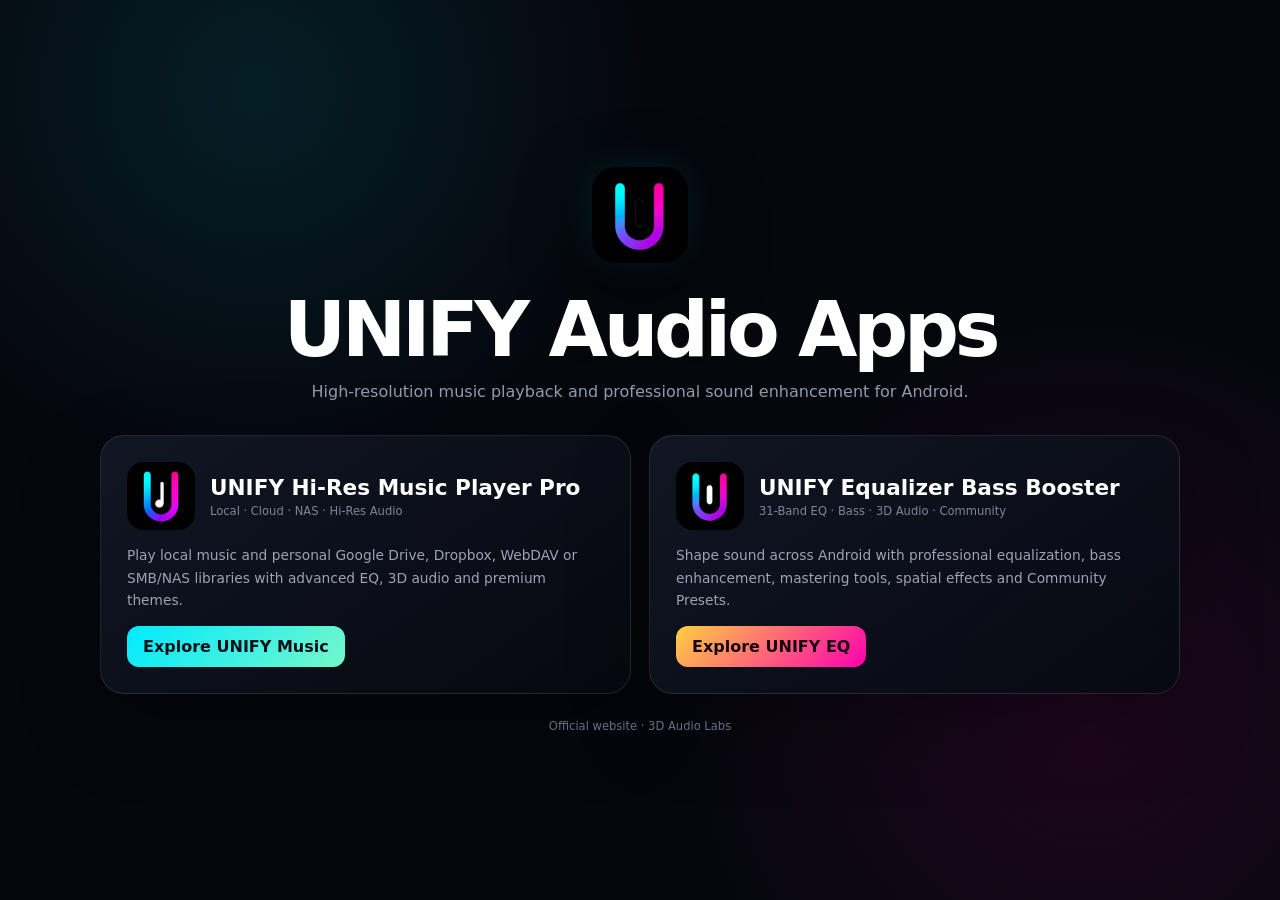
==== commit e7ab25f3: "Update UNIFY Equalizer and UNIFY Music pages policy v2" ====
--- a/index.html
+++ b/index.html
@@ -1,988 +1,81 @@
-<!DOCTYPE html>
+<!doctype html>
 <html lang="en">
 <head>
-    <meta charset="UTF-8">
-    <meta name="viewport" content="width=device-width, initial-scale=1.0">
-    <title>Privacy Policy &amp; Terms — UNIFY EQ</title>
-    <link rel="icon" type="image/svg+xml" href="data:image/svg+xml;utf8,<svg xmlns='http://www.w3.org/2000/svg' viewBox='0 0 96 96'><defs><linearGradient id='g' x1='0.1' y1='0.05' x2='0.9' y2='0.95'><stop offset='0%25' stop-color='%2300E0FF'/><stop offset='22%25' stop-color='%2300B7FF'/><stop offset='50%25' stop-color='%23A865F0'/><stop offset='78%25' stop-color='%23FF3D9A'/><stop offset='100%25' stop-color='%23FF2477'/></linearGradient></defs><rect width='96' height='96' rx='22' fill='%23070410'/><path d='M22 26 V58 a26 26 0 0 0 52 0 V26' stroke='url(%23g)' stroke-width='13' stroke-linecap='round' fill='none'/><rect x='44' y='30' width='8' height='24' rx='4' fill='%23fff'/><path d='M78 80 L86 85 L78 90 Z' fill='%23fff' opacity='0.55'/></svg>">
-    <link href="https://fonts.googleapis.com/css2?family=Inter:wght@300;400;500;600;700;800&family=JetBrains+Mono:wght@400;500&display=swap" rel="stylesheet">
-    <style>
-        :root {
-            --gold:        #EBCF7A;
-            --gold-deep:   #C9A84C;
-            --cyan:        #00E5FF;
-            --rose:        #D08540;
-            --emerald:     #5FE3A1;
-            --bg-base:     #050507;
-            --bg-card:     #0F0F14;
-            --bg-card-hi:  #16161E;
-            --text-primary: #F2EEE8;
-            --text-secondary: #B8B8C4;
-            --text-muted:  #6B7080;
-            --border:      rgba(235, 207, 122, 0.18);
-        }
-        * { box-sizing: border-box; }
-        body {
-            font-family: 'Inter', -apple-system, sans-serif;
-            background: var(--bg-base);
-            background-image:
-                radial-gradient(ellipse at top, rgba(235, 207, 122, 0.06) 0%, transparent 50%),
-                radial-gradient(ellipse at bottom, rgba(0, 229, 255, 0.04) 0%, transparent 50%);
-            color: var(--text-primary);
-            margin: 0; padding: 0; min-height: 100vh;
-            line-height: 1.7; font-weight: 400;
-            -webkit-font-smoothing: antialiased;
-            position: relative; overflow-x: hidden;
-        }
-        body::before {
-            content: ''; position: fixed; inset: 0;
-            background-image: repeating-linear-gradient(90deg, transparent 0, transparent 38px,
-                rgba(235, 207, 122, 0.018) 38px, rgba(235, 207, 122, 0.018) 40px);
-            pointer-events: none; z-index: 0;
-        }
-        .wrap { max-width: 880px; margin: 0 auto; padding: 60px 28px; position: relative; z-index: 1; }
-
-        .hero {
-            text-align: center; margin-bottom: 56px; padding-bottom: 40px;
-            border-bottom: 1px solid var(--border); position: relative;
-        }
-        .hero::after {
-            content: ''; position: absolute; bottom: -1px; left: 50%; transform: translateX(-50%);
-            width: 80px; height: 1px;
-            background: linear-gradient(90deg, transparent, var(--gold), transparent);
-            box-shadow: 0 0 12px var(--gold);
-        }
-        .logo {
-            width: 96px; height: 96px; border-radius: 22px; margin-bottom: 24px;
-            box-shadow: 0 0 0 1px var(--border), 0 20px 60px rgba(235, 207, 122, 0.12),
-                0 8px 24px rgba(0, 0, 0, 0.5);
-            display: inline-block;
-        }
-        h1 {
-            font-size: 2.1em; font-weight: 800; letter-spacing: -0.02em; margin: 0 0 10px;
-            background: linear-gradient(135deg, var(--gold) 0%, #FFE9A8 50%, var(--gold) 100%);
-            -webkit-background-clip: text; -webkit-text-fill-color: transparent; background-clip: text;
-        }
-        .hero-sub { color: var(--text-secondary); font-size: 0.95em; font-weight: 400; margin: 0; }
-        .age-pill {
-            display: inline-flex; align-items: center; gap: 8px;
-            margin-top: 14px; padding: 6px 14px;
-            border-radius: 999px;
-            background: linear-gradient(135deg, rgba(95, 227, 161, 0.12), rgba(95, 227, 161, 0.04));
-            border: 1px solid rgba(95, 227, 161, 0.3);
-            font-family: 'JetBrains Mono', monospace;
-            font-size: 0.78em; color: var(--emerald);
-            font-weight: 600; letter-spacing: 0.05em;
-        }
-        .age-pill::before {
-            content: ''; width: 6px; height: 6px; border-radius: 50%;
-            background: var(--emerald); box-shadow: 0 0 8px var(--emerald);
-        }
-        .meta-line {
-            margin-top: 14px; font-family: 'JetBrains Mono', monospace; font-size: 0.75em;
-            color: var(--text-muted); letter-spacing: 0.08em; text-transform: uppercase;
-        }
-        .meta-line .dot { color: var(--gold); margin: 0 8px; }
-
-        .waveform {
-            display: flex; justify-content: center; align-items: flex-end; gap: 3px;
-            height: 28px; margin: 20px auto 0; max-width: 220px; opacity: 0.55;
-        }
-        .waveform span {
-            display: block; width: 3px;
-            background: linear-gradient(180deg, var(--gold), var(--gold-deep));
-            border-radius: 2px;
-            animation: pulse 1.6s ease-in-out infinite;
-        }
-        .waveform span:nth-child(1)  { height: 30%;  animation-delay: 0s; }
-        .waveform span:nth-child(2)  { height: 55%;  animation-delay: .1s; }
-        .waveform span:nth-child(3)  { height: 80%;  animation-delay: .2s; }
-        .waveform span:nth-child(4)  { height: 100%; animation-delay: .3s; }
-        .waveform span:nth-child(5)  { height: 75%;  animation-delay: .4s; }
-        .waveform span:nth-child(6)  { height: 60%;  animation-delay: .5s; }
-        .waveform span:nth-child(7)  { height: 90%;  animation-delay: .6s; }
-        .waveform span:nth-child(8)  { height: 100%; animation-delay: .7s; }
-        .waveform span:nth-child(9)  { height: 70%;  animation-delay: .8s; }
-        .waveform span:nth-child(10) { height: 45%;  animation-delay: .9s; }
-        .waveform span:nth-child(11) { height: 65%;  animation-delay: 1.0s; }
-        .waveform span:nth-child(12) { height: 85%;  animation-delay: 1.1s; }
-        .waveform span:nth-child(13) { height: 50%;  animation-delay: 1.2s; }
-        .waveform span:nth-child(14) { height: 30%;  animation-delay: 1.3s; }
-        @keyframes pulse {
-            0%, 100% { transform: scaleY(0.5); opacity: 0.55; }
-            50%      { transform: scaleY(1.0); opacity: 1; }
-        }
-
-        section {
-            background: linear-gradient(135deg, var(--bg-card) 0%, var(--bg-card-hi) 100%);
-            border: 1px solid var(--border);
-            border-radius: 18px;
-            padding: 28px 32px;
-            margin-bottom: 20px;
-            box-shadow: 0 4px 24px rgba(0, 0, 0, 0.3);
-        }
-        h2 {
-            color: var(--gold); font-size: 1.15em; font-weight: 600;
-            letter-spacing: 0.02em; margin: 0 0 16px;
-            display: flex; align-items: baseline; gap: 12px;
-        }
-        h2 .num {
-            font-family: 'JetBrains Mono', monospace; font-size: 0.7em;
-            color: var(--gold-deep); opacity: 0.85; font-weight: 500; letter-spacing: 0;
-        }
-        h3 {
-            color: var(--text-primary); font-size: 0.95em; font-weight: 600;
-            margin: 24px 0 10px; letter-spacing: 0.01em;
-        }
-        p, li { color: var(--text-secondary); font-size: 0.93em; line-height: 1.75; }
-        strong { color: var(--text-primary); font-weight: 600; }
-        em { color: var(--text-primary); font-style: normal; font-weight: 500; }
-        ul { padding-left: 0; list-style: none; margin: 12px 0; }
-        ul li { position: relative; padding-left: 22px; margin-bottom: 8px; }
-        ul li::before {
-            content: ''; position: absolute; left: 4px; top: 12px;
-            width: 6px; height: 6px; border-radius: 50%;
-            background: var(--gold); box-shadow: 0 0 6px rgba(235, 207, 122, 0.5);
-        }
-        a {
-            color: var(--cyan); text-decoration: none;
-            border-bottom: 1px dotted rgba(0, 229, 255, 0.4);
-            transition: all .2s;
-        }
-        a:hover { color: #66F1FF; border-bottom-color: var(--cyan); text-shadow: 0 0 8px rgba(0, 229, 255, 0.4); }
-        code {
-            font-family: 'JetBrains Mono', monospace;
-            background: rgba(235, 207, 122, 0.08); color: var(--gold);
-            padding: 1px 7px; border-radius: 4px; font-size: 0.85em;
-        }
-
-        .callout { border-radius: 12px; padding: 16px 20px; margin: 18px 0; border-left: 3px solid; font-size: 0.91em; }
-        .callout p { margin: 0; font-size: 0.93em; }
-        .callout p + p { margin-top: 8px; }
-        .callout-warn { background: linear-gradient(90deg, rgba(255, 165, 0, 0.1), rgba(255, 165, 0, 0.02)); border-left-color: #FFB000; }
-        .callout-warn strong { color: #FFD86B; }
-        .callout-critical { background: linear-gradient(90deg, rgba(232, 92, 92, 0.12), rgba(232, 92, 92, 0.02)); border-left-color: #E85C5C; }
-        .callout-critical strong { color: #FF9999; }
-        .callout-info { background: linear-gradient(90deg, rgba(0, 229, 255, 0.08), rgba(0, 229, 255, 0.02)); border-left-color: var(--cyan); }
-        .callout-info strong { color: #66F1FF; }
-        .callout-good { background: linear-gradient(90deg, rgba(95, 227, 161, 0.10), rgba(95, 227, 161, 0.02)); border-left-color: var(--emerald); }
-        .callout-good strong { color: #8AF0BC; }
-
-        .plans { display: flex; gap: 10px; flex-wrap: wrap; margin: 16px 0 8px; }
-        .badge {
-            display: inline-flex; align-items: center; gap: 7px;
-            padding: 5px 12px; border-radius: 999px;
-            font-size: 0.78em; font-weight: 600; letter-spacing: 0.04em;
-            text-transform: uppercase; font-family: 'JetBrains Mono', monospace;
-        }
-        .badge::before { content: ''; display: block; width: 6px; height: 6px; border-radius: 50%; }
-        .badge-monthly  { background: rgba(208, 133, 64, 0.15); color: var(--rose); border: 1px solid rgba(208, 133, 64, 0.3); }
-        .badge-monthly::before  { background: var(--rose); }
-        .badge-yearly   { background: rgba(235, 207, 122, 0.12); color: var(--gold); border: 1px solid rgba(235, 207, 122, 0.3); }
-        .badge-yearly::before   { background: var(--gold); }
-        .badge-lifetime { background: rgba(232, 201, 106, 0.12); color: #FFD86B; border: 1px solid rgba(255, 216, 107, 0.4); }
-        .badge-lifetime::before { background: #FFD86B; box-shadow: 0 0 6px rgba(255, 216, 107, 0.7); }
-
-        .preview-card {
-            background: #0A0A12;
-            border: 1px solid var(--border);
-            border-radius: 14px;
-            padding: 18px;
-            position: relative;
-            max-width: 380px; margin: 22px auto 8px;
-        }
-        .preview-card::before {
-            content: attr(data-tag);
-            position: absolute; top: 12px; right: 14px;
-            font-family: 'JetBrains Mono', monospace;
-            font-size: 0.65em; letter-spacing: 0.1em; text-transform: uppercase;
-            color: var(--gold-deep); opacity: 0.7;
-        }
-        .preview-card h4 {
-            margin: 0 0 14px; font-size: 0.85em; color: var(--text-muted);
-            font-weight: 500; letter-spacing: 0.04em; text-transform: uppercase;
-            font-family: 'JetBrains Mono', monospace;
-        }
-
-        .phone-mock {
-            background: linear-gradient(180deg, #0E0E18, #050508);
-            border-radius: 16px;
-            padding: 24px 20px;
-            border: 1px solid rgba(255, 255, 255, 0.06);
-            text-align: center;
-        }
-        .phone-logo {
-            width: 56px; height: 56px; margin: 8px auto 18px;
-            border-radius: 14px;
-            background: linear-gradient(135deg, #00E0FF, #A865F0, #FF2477);
-            display: flex; align-items: center; justify-content: center;
-            color: white; font-weight: 800; font-size: 1.4em;
-            box-shadow: 0 8px 24px rgba(168, 101, 240, 0.3);
-        }
-        .phone-mock .mock-title {
-            font-size: 1.1em; color: var(--text-primary); font-weight: 700;
-            margin: 0 0 8px; line-height: 1.3;
-        }
-        .phone-mock .mock-sub {
-            font-size: 0.82em; color: var(--text-secondary); margin: 0 0 22px;
-            line-height: 1.55;
-        }
-        .terms-text {
-            font-size: 0.74em; color: var(--text-muted); line-height: 1.6;
-            margin: 0 0 18px; padding: 0 4px;
-        }
-        .terms-text a {
-            color: var(--gold); border-bottom: 1px dotted rgba(235, 207, 122, 0.4);
-        }
-        .mock-actions {
-            display: flex; gap: 10px;
-        }
-        .mock-btn {
-            flex: 1; padding: 12px;
-            border-radius: 12px;
-            font-size: 0.85em; font-weight: 700;
-            border: none; cursor: pointer;
-            font-family: inherit;
-            transition: all .2s;
-        }
-        .mock-btn-primary {
-            background: linear-gradient(135deg, var(--gold), var(--gold-deep));
-            color: #1A1410;
-        }
-        .mock-btn-primary:hover { transform: translateY(-1px); box-shadow: 0 8px 24px rgba(235, 207, 122, 0.3); }
-        .mock-btn-ghost {
-            background: transparent; color: var(--text-secondary);
-            border: 1px solid rgba(255, 255, 255, 0.1);
-        }
-        .mock-btn-ghost:hover { background: rgba(255, 255, 255, 0.04); color: var(--text-primary); }
-        .mock-status {
-            margin-top: 14px; padding: 10px 14px; border-radius: 8px;
-            font-size: 0.78em; line-height: 1.5;
-            background: rgba(95, 227, 161, 0.08); border-left: 2px solid var(--emerald);
-            color: #8AF0BC; opacity: 0; transition: opacity .3s;
-            text-align: left;
-        }
-        .mock-status.show { opacity: 1; }
-        .mock-status.declined {
-            background: rgba(184, 184, 196, 0.06); border-left-color: var(--text-muted);
-            color: var(--text-muted);
-        }
-
-        .promise-grid {
-            display: grid; grid-template-columns: 1fr 1fr; gap: 14px;
-            margin: 18px 0;
-        }
-        @media (max-width: 640px) { .promise-grid { grid-template-columns: 1fr; } }
-        .promise-cell {
-            padding: 16px; border-radius: 12px;
-            background: rgba(255, 255, 255, 0.02);
-            border: 1px solid rgba(255, 255, 255, 0.05);
-        }
-        .promise-cell h5 {
-            margin: 0 0 8px; font-size: 0.85em; font-weight: 600;
-            display: flex; align-items: center; gap: 8px;
-        }
-        .promise-cell.do h5 { color: var(--emerald); }
-        .promise-cell.dont h5 { color: #FF9999; }
-        .promise-cell h5 .icon {
-            display: inline-flex; align-items: center; justify-content: center;
-            width: 22px; height: 22px; border-radius: 50%;
-            font-size: 0.9em; font-weight: 700;
-        }
-        .promise-cell.do h5 .icon { background: rgba(95, 227, 161, 0.15); color: var(--emerald); }
-        .promise-cell.dont h5 .icon { background: rgba(255, 153, 153, 0.12); color: #FF9999; }
-        .promise-cell ul { margin: 0; }
-        .promise-cell ul li {
-            padding-left: 16px; font-size: 0.85em; margin-bottom: 6px; line-height: 1.5;
-        }
-        .promise-cell ul li::before { top: 10px; width: 4px; height: 4px; }
-        .promise-cell.do ul li::before { background: var(--emerald); box-shadow: 0 0 4px rgba(95, 227, 161, 0.5); }
-        .promise-cell.dont ul li::before { background: #FF9999; box-shadow: 0 0 4px rgba(255, 153, 153, 0.4); }
-
-        .rights-grid {
-            display: grid; grid-template-columns: 1fr 1fr; gap: 12px;
-            margin: 16px 0;
-        }
-        @media (max-width: 640px) { .rights-grid { grid-template-columns: 1fr; } }
-        .right-card {
-            padding: 14px 16px; border-radius: 10px;
-            background: rgba(0, 229, 255, 0.04);
-            border: 1px solid rgba(0, 229, 255, 0.12);
-        }
-        .right-card h5 {
-            margin: 0 0 6px; font-size: 0.85em; color: var(--cyan);
-            font-weight: 600; letter-spacing: 0.01em;
-        }
-        .right-card p { margin: 0; font-size: 0.83em; color: var(--text-secondary); line-height: 1.55; }
-
-        .age-banner {
-            background: linear-gradient(135deg, rgba(95, 227, 161, 0.12), rgba(0, 229, 255, 0.08));
-            border: 2px solid rgba(95, 227, 161, 0.35);
-            border-radius: 16px;
-            padding: 20px 24px;
-            margin: 18px 0;
-            display: flex; align-items: center; gap: 18px;
-        }
-        @media (max-width: 640px) { .age-banner { flex-direction: column; text-align: center; } }
-        .age-banner-icon {
-            flex-shrink: 0;
-            width: 64px; height: 64px; border-radius: 16px;
-            background: linear-gradient(135deg, var(--emerald), #2DBA82);
-            display: flex; align-items: center; justify-content: center;
-            color: #0A2018; font-weight: 800; font-size: 1.5em;
-            box-shadow: 0 4px 16px rgba(95, 227, 161, 0.3);
-            font-family: 'JetBrains Mono', monospace;
-        }
-        .age-banner-content h3 {
-            color: var(--emerald) !important;
-            margin: 0 0 4px !important;
-            font-size: 1.05em !important;
-        }
-        .age-banner-content p {
-            margin: 0; color: var(--text-secondary); font-size: 0.9em;
-        }
-
-        .nav-path {
-            display: block;
-            margin: 14px 0;
-            padding: 14px 18px;
-            border-radius: 10px;
-            background: linear-gradient(90deg, rgba(235, 207, 122, 0.08), rgba(235, 207, 122, 0.02));
-            border: 1px dashed rgba(235, 207, 122, 0.35);
-            font-family: 'JetBrains Mono', monospace;
-            font-size: 0.85em;
-            color: var(--gold);
-            letter-spacing: 0.02em;
-            line-height: 1.6;
-        }
-        .nav-path .arrow {
-            color: var(--gold-deep);
-            margin: 0 6px;
-            font-weight: 700;
-        }
-        .nav-path .step {
-            color: var(--text-primary);
-            font-weight: 600;
-        }
-
-        footer {
-            text-align: center; margin-top: 60px; padding-top: 32px; border-top: 1px solid var(--border);
-        }
-        footer p { font-size: 0.82em; color: var(--text-muted); font-style: italic; line-height: 1.6; }
-        footer .copyright {
-            font-family: 'JetBrains Mono', monospace; font-size: 0.7em;
-            letter-spacing: 0.1em; text-transform: uppercase; margin-top: 16px;
-        }
-        @media (max-width: 640px) {
-            .wrap { padding: 36px 18px; }
-            .hero { margin-bottom: 36px; padding-bottom: 28px; }
-            .logo { width: 80px; height: 80px; }
-            h1 { font-size: 1.55em; }
-            section { padding: 22px 20px; border-radius: 14px; }
-            h2 { font-size: 1.05em; gap: 8px; }
-        }
-    </style>
+  <meta charset="utf-8">
+  <meta name="viewport" content="width=device-width,initial-scale=1">
+  <title>UNIFY Audio Apps — Music Player & Equalizer for Android</title>
+  <meta name="description" content="Official home of UNIFY Hi-Res Music Player Pro and UNIFY Equalizer Bass Booster for Android.">
+  <link rel="canonical" href="https://unifyplayer.online/">
+  <link rel="icon" type="image/png" sizes="48x48" href="https://unifyplayer.online/favicon-48x48.png">
+  <link rel="icon" type="image/png" sizes="96x96" href="https://unifyplayer.online/favicon-96x96.png">
+  <link rel="shortcut icon" href="https://unifyplayer.online/favicon.ico">
+  <link rel="apple-touch-icon" sizes="180x180" href="https://unifyplayer.online/apple-touch-icon.png">
+  <link rel="manifest" href="https://unifyplayer.online/site.webmanifest">
+  <meta name="theme-color" content="#05070d">
+  <meta property="og:title" content="UNIFY Audio Apps">
+  <meta property="og:description" content="Premium Android music playback and professional audio enhancement.">
+  <meta property="og:image" content="https://unifyplayer.online/unify-site-icon.png">
+  <meta property="og:url" content="https://unifyplayer.online/">
+  <meta property="og:type" content="website">
+  <script type="application/ld+json">
+  {
+    "@context":"https://schema.org",
+    "@type":"WebSite",
+    "name":"UNIFY Audio Apps",
+    "url":"https://unifyplayer.online/",
+    "image":"https://unifyplayer.online/unify-site-icon.png"
+  }
+  </script>
+  <style>
+    :root{color-scheme:dark;--cyan:#00eaff;--pink:#ff00ad;--violet:#8e3bff}
+    *{box-sizing:border-box}body{margin:0;min-height:100vh;display:grid;place-items:center;padding:32px;
+    background:radial-gradient(circle at 20% 10%,rgba(0,234,255,.1),transparent 30%),
+    radial-gradient(circle at 85% 80%,rgba(255,0,173,.1),transparent 32%),#05070d;
+    color:#fff;font-family:Inter,system-ui,-apple-system,sans-serif}
+    main{width:min(1080px,100%)}header{text-align:center;margin-bottom:34px}
+    .brand{width:96px;height:96px;border-radius:24px;box-shadow:0 24px 70px rgba(0,0,0,.55),0 0 36px rgba(0,234,255,.12)}
+    h1{font-size:clamp(2.2rem,6vw,5rem);margin:18px 0 8px;letter-spacing:-.055em}
+    header p{color:#929bad;margin:0}.grid{display:grid;grid-template-columns:1fr 1fr;gap:18px}
+    article{padding:26px;border:1px solid rgba(255,255,255,.1);border-radius:24px;
+    background:linear-gradient(145deg,rgba(17,23,37,.95),rgba(7,9,16,.96));
+    box-shadow:0 30px 80px rgba(0,0,0,.28)}
+    .app-head{display:flex;align-items:center;gap:15px}.app-head img{width:68px;height:68px;border-radius:17px}
+    h2{font-size:1.35rem;margin:0}.sub{font-size:.72rem;color:#7d8799;margin-top:4px}
+    article p{color:#9ba4b4;line-height:1.65;font-size:.86rem}
+    a{display:inline-flex;padding:11px 16px;border-radius:12px;color:#071019;text-decoration:none;font-weight:800;
+    background:linear-gradient(135deg,var(--cyan),#75f7c9);transition:.2s}
+    article:last-child a{background:linear-gradient(135deg,#ffcf42,var(--pink));color:#170511}
+    a:hover{transform:translateY(-2px);filter:brightness(1.08)}
+    footer{text-align:center;margin-top:25px;color:#657083;font-size:.72rem}
+    @media(max-width:720px){.grid{grid-template-columns:1fr}}
+  </style>
 </head>
 <body>
-
-<div class="wrap">
-
-    <div class="hero">
-        <svg class="logo" viewBox="0 0 96 96" xmlns="http://www.w3.org/2000/svg" role="img" aria-label="UNIFY EQ">
-            <defs>
-                <linearGradient id="uniGrad" x1="0.1" y1="0.05" x2="0.9" y2="0.95">
-                    <stop offset="0%" stop-color="#00E0FF"/>
-                    <stop offset="22%" stop-color="#00B7FF"/>
-                    <stop offset="50%" stop-color="#A865F0"/>
-                    <stop offset="78%" stop-color="#FF3D9A"/>
-                    <stop offset="100%" stop-color="#FF2477"/>
-                </linearGradient>
-                <radialGradient id="bgGlow" cx="0.35" cy="0.25" r="0.9">
-                    <stop offset="0%" stop-color="#1A1428"/>
-                    <stop offset="55%" stop-color="#070410"/>
-                    <stop offset="100%" stop-color="#000"/>
-                </radialGradient>
-                <filter id="uGlow" x="-20%" y="-20%" width="140%" height="140%">
-                    <feGaussianBlur stdDeviation="2" result="blur"/>
-                    <feMerge>
-                        <feMergeNode in="blur"/>
-                        <feMergeNode in="SourceGraphic"/>
-                    </feMerge>
-                </filter>
-            </defs>
-            <rect width="96" height="96" rx="22" fill="url(#bgGlow)"/>
-            <path d="M 22 26 V 58 a 26 26 0 0 0 52 0 V 26"
-                  stroke="url(#uniGrad)" stroke-width="13" stroke-linecap="round"
-                  fill="none" filter="url(#uGlow)"/>
-            <rect x="44" y="30" width="8" height="24" rx="4" fill="#FFFFFF"/>
-            <path d="M 78 80 L 86 85 L 78 90 Z" fill="#FFFFFF" opacity="0.55"/>
-        </svg>
-        <h1>Privacy Policy &amp; Terms</h1>
-        <p class="hero-sub">UNIFY EQ &mdash; Equalizer, Bass Booster &amp; Audio Enhancer</p>
-        <div class="meta-line">
-            <span>Last updated</span>
-            <span class="dot">&bull;</span>
-            <span>May 2026</span>
-            <span class="dot">&bull;</span>
-            <span>Version 6.3</span>
-        </div>
-        <div class="waveform" aria-hidden="true">
-            <span></span><span></span><span></span><span></span><span></span><span></span><span></span>
-            <span></span><span></span><span></span><span></span><span></span><span></span><span></span>
-        </div>
-    </div>
-
-    <section>
-        <h2><span class="num">01</span>Introduction</h2>
-        <p>Welcome to <strong>UNIFY EQ</strong> (the "App"), an audio equalizer and sound enhancement utility operated by an independent developer based in <strong>Vietnam</strong>. This Privacy Policy explains how we collect, use, store, and share information when you use the App.</p>
-        <p>UNIFY EQ is <strong>not a social network</strong>. It is an audio tool with an optional <strong>preset-sharing library</strong> where users can publish their custom equalizer settings and audio configurations for other audiophiles to discover and apply.</p>
-
-        <div class="age-banner">
-            <div class="age-banner-icon">16+</div>
-            <div class="age-banner-content">
-                <h3>Minimum age requirement</h3>
-                <p>UNIFY EQ requires users to be at least <strong>16 years old</strong> to create an account and use the App, in compliance with Vietnam Decree 13/2023 and EU GDPR Article 8.</p>
-            </div>
-        </div>
-
-        <div class="callout callout-good">
-            <p><strong>Your inbox, your rules.</strong> We send <strong>transactional emails</strong> automatically (receipts, security alerts, important policy changes &mdash; these are required for the service). We also send an <strong>optional marketing newsletter</strong> &mdash; but <strong>only if you explicitly opt in</strong>, and you can opt out anytime with one tap. We never sell your email, never share it with advertisers, and never enroll you in marketing without asking. Full details in <a href="#section-4a">Section 4A</a>.</p>
-        </div>
-    </section>
-
-    <section>
-        <h2><span class="num">02</span>Permissions &amp; On-Device Data</h2>
-        <ul>
-            <li><strong>Microphone</strong> (<code>RECORD_AUDIO</code> / <code>CAPTURE_AUDIO_OUTPUT</code>): used <strong>only</strong> to analyze audio waves for the visualizer and equalizer processing on-device. We do <strong>NOT</strong> record, store, or transmit your audio.</li>
-            <li><strong>Storage</strong>: saves personal sound presets, cached avatars, and exported share-card images on your device.</li>
-            <li><strong>Notifications</strong>: used only for in-app activity notifications (likes, comments, follows, admin actions related to your preset-sharing activity). We do <strong>NOT</strong> send promotional or marketing push notifications &mdash; all marketing happens via email and only with your opt-in.</li>
-            <li><strong>System Alert Window, Foreground Service, Wake Lock, Exact Alarms</strong>: keep the audio effect service running across other apps.</li>
-            <li><strong>Accessibility Service</strong>: declared with <code>isAccessibilityTool=true</code>. Used solely to detect audio session events from other media apps so the equalizer can adapt DSP processing in real-time. We do <strong>NOT</strong> read screen text, capture screen content, log keystrokes, or perform any action outside our equalizer DSP pipeline.</li>
-            <li><strong>Billing</strong>: verifies Premium subscriptions purchased via Google Play.</li>
-        </ul>
-    </section>
-
-    <section>
-        <h2><span class="num">03</span>Accounts &amp; Online Data</h2>
-        <p>UNIFY EQ requires sign-in (Google or Facebook OAuth) and age verification (minimum 16) to enable cloud features such as preset publishing, save/subscribe actions, and cross-device sync. The following data is collected and stored on our servers (Firebase):</p>
-
-        <h3>3.1. Account &amp; profile data</h3>
-        <ul>
-            <li>Name and email address (from Google / Facebook profile)</li>
-            <li>Profile photo URL (from Google / Facebook)</li>
-            <li>A unique user ID</li>
-            <li>Country code for displaying a flag</li>
-            <li>Sign-in provider, account creation time, last login time</li>
-            <li>Age verification record (declared age band, verification method, timestamp)</li>
-            <li><strong>Marketing-email preference</strong> &mdash; a boolean field (<code>newsletterOptin</code>) recording whether you opted in to our marketing newsletter. Three states are possible: <em>not asked yet</em>, <em>opted in</em>, <em>opted out</em>. See <a href="#section-4a">Section 4A</a>.</li>
-        </ul>
-        <p>Your email address is used for two purposes only:</p>
-        <ul>
-            <li><strong>Transactional</strong> (always, no consent required &mdash; necessary for the contract): account verification, security alerts, purchase receipts, important policy updates.</li>
-            <li><strong>Marketing newsletter</strong> (only if you opted in): the specific topics listed in Section 4A.2 below.</li>
-        </ul>
-        <p>We never sell your email, never share it with third-party marketers, and never enroll you in marketing automatically.</p>
-
-        <h3>3.2. Profile content (optional, you can leave blank)</h3>
-        <ul>
-            <li>Bio / short description</li>
-            <li>Username (display handle)</li>
-            <li>Attribution handles: Instagram, Facebook, YouTube, TikTok, GitHub (optional username field, used so other audio enthusiasts can find you on the platform where you primarily share audio content &mdash; not used for in-app social interactions)</li>
-        </ul>
-
-        <h3>3.3. Preset-sharing content (optional, only if you publish presets)</h3>
-        <ul>
-            <li><strong>Creator cards</strong> &mdash; a public preview tied to your published preset (creator name, avatar, audio tier) so other users can attribute the preset to you</li>
-            <li><strong>Feedback messages</strong> on shared presets</li>
-            <li><strong>Saves &amp; creator subscriptions</strong></li>
-            <li><strong>Activity notifications</strong> generated when others save or comment on your published presets</li>
-        </ul>
-        <p>This functionality exists solely to help audio enthusiasts discover quality presets and configurations. It is not designed for general-purpose social messaging.</p>
-
-        <h3>3.4. Technical &amp; usage data</h3>
-        <ul>
-            <li>Anonymous device ID (Android ID / Advertising ID) used solely to <strong>prevent trial abuse</strong> (e.g. uninstall-reinstall to reset trial), as permitted under Google Play's Device or other IDs policy for fraud prevention. This identifier is never shared with third parties for advertising and is reset when you delete the App.</li>
-            <li>Total listening time and basic engagement counts for in-app stats</li>
-            <li>Premium status flag (true/false) for unlocking paid features</li>
-            <li>App version, basic diagnostic info needed for the equalizer service</li>
-        </ul>
-
-        <p>We do <strong>NOT</strong> collect: phone numbers, contacts, calendar, precise location, browsing history, financial info (card numbers, bank details), health data, or audio recordings.</p>
-    </section>
-
-    <section>
-        <h2><span class="num">04</span>How Data Is Used</h2>
-        <ul>
-            <li><strong>App functionality</strong> &mdash; rendering your creator profile, published presets, feedback messages, save/subscribe actions, activity notifications</li>
-            <li><strong>Account management</strong> &mdash; authenticating you across sessions and devices</li>
-            <li><strong>Personalization</strong> &mdash; showing your name, avatar, country, audio tier badge, attribution handles</li>
-            <li><strong>Analytics</strong> &mdash; aggregate, pseudonymous engagement metrics for product improvement</li>
-            <li><strong>Fraud prevention</strong> &mdash; detecting trial abuse and spam through device ID + dedup keys</li>
-            <li><strong>Age compliance</strong> &mdash; verifying users meet the minimum age requirement (16+)</li>
-            <li><strong>Transactional communications</strong> &mdash; sending purchase receipts, security alerts, and important policy updates via email (see Section 4A.1)</li>
-            <li><strong>Marketing newsletter</strong> &mdash; only sent to users who explicitly opted in. Covers a strictly defined set of topics listed in Section 4A.2. You can withdraw consent anytime (see Section 4A.4).</li>
-        </ul>
-        <div class="callout callout-good">
-            <p><strong>What we will NEVER do with your data:</strong></p>
-            <p>✕ Enroll you in any marketing communication without your explicit opt-in<br>
-            ✕ Make opting out harder than opting in<br>
-            ✕ Send marketing topics outside the list in Section 4A.2<br>
-            ✕ Sell, rent, or trade your personal data<br>
-            ✕ Share your email with advertisers, data brokers, or third-party marketers<br>
-            ✕ Use your data for cross-app behavioral profiling or third-party targeted advertising<br>
-            ✕ Sponsor third-party promotions inside our marketing emails</p>
-        </div>
-    </section>
-
-    <section id="section-4a">
-        <h2><span class="num">4A</span>Email Communications &mdash; Transactional &amp; Opt-In Marketing</h2>
-
-        <p>UNIFY EQ sends two strictly separated categories of email. <strong>Transactional</strong> emails are sent automatically because they are necessary to run your account. <strong>Marketing</strong> emails are sent <strong>only</strong> to users who have explicitly opted in &mdash; off by default.</p>
-
-        <h3>4A.1. Transactional emails (always on &mdash; required for the service)</h3>
-        <p>Legal basis: performance of contract (GDPR Art. 6(1)(b)) / necessary for service provision under Vietnam Decree 13/2023. No consent toggle &mdash; you cannot opt out of these without closing your account, because they are required for the service to function safely.</p>
-
-        <div class="promise-grid">
-            <div class="promise-cell do">
-                <h5><span class="icon">✓</span>We send (transactional)</h5>
-                <ul>
-                    <li>Purchase receipts &amp; subscription confirmations</li>
-                    <li>Subscription renewal &amp; expiry notices (when required by app stores or local consumer law)</li>
-                    <li>Account security alerts (new device login, password reset)</li>
-                    <li>Account deletion confirmation</li>
-                    <li>Critical policy or pricing changes that affect you</li>
-                    <li>Data breach notifications (per Section 14A)</li>
-                </ul>
-            </div>
-            <div class="promise-cell dont">
-                <h5><span class="icon">✕</span>We never send (any category)</h5>
-                <ul>
-                    <li>Third-party sponsored content or paid ads inside our emails</li>
-                    <li>Re-engagement / "we miss you" emails</li>
-                    <li>Behavioral tracking pixels for ad networks</li>
-                    <li>Anything to a user who opted out</li>
-                    <li>Anything to a user under the age of 16</li>
-                </ul>
-            </div>
-        </div>
-
-        <h3>4A.2. Marketing newsletter (opt-in only &mdash; off by default)</h3>
-        <p>Legal basis: your explicit, freely-given consent (GDPR Art. 6(1)(a) and Art. 7; Vietnam Decree 13/2023 Art. 11; Vietnam Decree 91/2020 on combating spam). New accounts are <strong>not</strong> enrolled by default. We will ask you once, you choose, and your choice is recorded.</p>
-
-        <p>If you opt in, you will receive emails covering <strong>only</strong> the following six topics &mdash; nothing else:</p>
-        <ul>
-            <li><strong>New apps we launch in the future</strong> &mdash; if we publish a new app, you will hear about it once at launch.</li>
-            <li><strong>Major updates and new features for this app</strong> &mdash; significant version releases, not every minor patch.</li>
-            <li><strong>Fresh community preset packs</strong> &mdash; curated collections of audio presets from the community.</li>
-            <li><strong>Premium discount codes and flash sales</strong> &mdash; occasional promotions on Monthly / Yearly / Lifetime tiers.</li>
-            <li><strong>Early access to beta features</strong> &mdash; invitations to test upcoming features before public release.</li>
-        </ul>
-
-        <div class="callout callout-info">
-            <p><strong>Frequency cap:</strong> About <strong>1&ndash;2 emails per month</strong> on average. We commit to a hard ceiling of <strong>4 emails per calendar month</strong> for any single opted-in user. If we ever come close to this limit, we will combine topics in a single email rather than send multiple.</p>
-        </div>
-
-        <p>Every marketing email we send will:</p>
-        <ul>
-            <li>Identify itself as a marketing message from UNIFY EQ in the header</li>
-            <li>Display the sender name and reply-to address clearly</li>
-            <li>Include a <strong>one-click unsubscribe link</strong> at the bottom (no login, no questionnaire)</li>
-            <li>Include a <code>List-Unsubscribe</code> RFC 8058 header so Gmail / Outlook / Apple Mail show the native "Unsubscribe" button next to the sender name</li>
-            <li>State who we are and where we are based (UNIFY EQ, independent developer, Vietnam) &mdash; this satisfies CAN-SPAM identification requirements for U.S. recipients</li>
-        </ul>
-
-        <h3>4A.3. How to opt in</h3>
-        <p>There are exactly two ways to opt in. <strong>Both require an affirmative action by you</strong> &mdash; we will never enroll you silently.</p>
-
-        <p><strong>(a) During your first sign-in</strong> &mdash; right after you confirm "I am 16 or older" and tap "Continue with Google", we show a dialog titled <em>"Stay in the loop?"</em> listing the same six topics from Section 4A.2. You tap either <strong>"Yes, sign me up"</strong> (opt in) or <strong>"No, thanks"</strong> (opt out). The dialog is shown only once. Your choice is saved on your device and synced to your account record on our servers.</p>
-
-        <p><strong>(b) Later, from Settings</strong> &mdash; you can change your mind at any time using the in-app toggle. Navigate to:</p>
-
-        <p class="nav-path"><span class="step">Community</span> <span class="arrow">›</span> <span class="step">Profile tab</span> <span class="arrow">›</span> <span class="step">⚙ gear icon</span> <span class="arrow">›</span> <span class="step">Community section</span> <span class="arrow">›</span> <span class="step">"Email updates from us" toggle</span></p>
-
-        <p>When you toggle this <strong>on</strong>, a confirmation dialog titled <em>"You are subscribed"</em> appears showing the same six topics. Only after you tap <strong>"Got it"</strong> do we record the opt-in.</p>
-
-        <h3>4A.4. How to opt out</h3>
-        <p>Opt-out is at least as easy as opt-in, as required by GDPR Art. 7(3). You have <strong>three equally valid channels</strong>:</p>
-
-        <ol>
-            <li><strong>In-app toggle</strong> &mdash; same path as above: <code>Community › Profile tab › ⚙ gear › Community section › "Email updates from us"</code>. Switching it <strong>off</strong> takes effect immediately on your device and is synced to our servers, typically within seconds.</li>
-            <li><strong>One-click unsubscribe link</strong> in any marketing email we send. No login required, no confirmation page that re-asks. One click and you are out.</li>
-            <li><strong>Delete your account</strong> (see Section 12). This removes all your data, including marketing consent. Your hashed email address is added to our suppression list so we never contact you again.</li>
-        </ol>
-
-        <div class="callout callout-good">
-            <p><strong>After opt-out:</strong> we stop sending marketing emails within <strong>24 hours</strong> (typically instant). We will not send a "we miss you" or "are you sure?" email. We will not re-prompt the in-app dialog. Your transactional emails (receipts, security alerts) continue, because those are required for your account.</p>
-        </div>
-
-        <h3>4A.5. Consent record &amp; data subject rights</h3>
-        <p>For every opt-in user we store: the choice (boolean), the channel (login dialog vs. settings toggle), and the date inferred from Firebase server metadata when the record was created or modified. You can request a copy of your consent record at any time via the channels in <a href="#section-12">Section 12</a>.</p>
-
-        <h3>4A.6. Push notifications &mdash; never used for marketing</h3>
-        <p>Push notifications are used <strong>only</strong> for activity related to your own account: someone saved or commented on your published preset, someone subscribed to your creator profile, a moderator action affecting your content, or critical security alerts. We do not use push for any marketing purpose, ever. Marketing happens exclusively through opt-in email.</p>
-        <p>You can disable activity notification categories in <code>Community › Profile tab › ⚙ gear › Notifications</code>, or disable all notifications via Android System Settings.</p>
-    </section>
-
-    <section>
-        <h2><span class="num">05</span>Data Sharing &amp; Sub-Processors</h2>
-        <p>Data is stored on <strong>Google Firebase</strong> infrastructure, a processor on our behalf governed by Google's Data Processing Terms.</p>
-        <p>Public profile fields (name, avatar, bio, attribution handles, published presets, feedback messages) are visible to <strong>other users of the App</strong>. Email address, marketing-email preference, billing details, age verification records, and device ID are <strong>never</strong> public.</p>
-
-        <h3>Trusted service providers (processors)</h3>
-        <p>To deliver the service, we use a small number of trusted vendors who process data <strong>only on our behalf</strong>, under Data Processing Agreements (DPAs):</p>
-        <ul>
-            <li><strong>Google Firebase</strong> (Google LLC, USA) &mdash; account authentication, database, server infrastructure. Data is stored in Firebase regions selected based on user proximity (primarily <code>asia-southeast1</code> for Asia-Pacific users and <code>us-central1</code> for other regions).</li>
-            <li><strong>Google Play Billing</strong> (Google LLC, USA) &mdash; subscription &amp; in-app purchase processing.</li>
-            <li><strong>Email delivery provider</strong> &mdash; a reputable third-party transactional and bulk-email service used to deliver <strong>both</strong> transactional emails (to all users) and marketing emails (to opted-in users only). The provider acts strictly as a processor under a Data Processing Agreement; they never use your email address for their own purposes, never enroll you in third-party communications, and may not market to you on their own behalf. We may change providers from time to time without updating this Policy, provided the replacement offers equivalent or stronger data-protection terms.</li>
-            <li><strong>Analytics provider</strong> (Firebase Analytics by Google) &mdash; aggregate, pseudonymous usage data only.</li>
-        </ul>
-        <p>We do <strong>not</strong> share your data with anyone else &mdash; no advertisers, no data brokers, no analytics resellers, no third-party marketers.</p>
-
-        <h3>International data transfers</h3>
-        <p>Because our sub-processors are based in the United States, your data may be transferred outside your country of residence. Such transfers are protected by Standard Contractual Clauses (SCCs) approved by the European Commission for EU/EEA users and the UK International Data Transfer Addendum for UK users.</p>
-    </section>
-
-    <section>
-        <h2><span class="num">06</span>Payments &amp; Premium Plans</h2>
-        <p>UNIFY EQ offers three Premium tiers via Google Play In-App Purchase:</p>
-        <div class="plans">
-            <span class="badge badge-monthly">Monthly</span>
-            <span class="badge badge-yearly">Yearly</span>
-            <span class="badge badge-lifetime">&#9733; Lifetime</span>
-        </div>
-        <p>All transactions are securely processed by the <strong>Google Play Store</strong>. We do <strong>NOT</strong> store your credit card or bank details.</p>
-    </section>
-
-    <section>
-        <h2><span class="num">07</span>Subscriptions &amp; Renewal</h2>
-        <ul>
-            <li><strong>Auto-renewal</strong>: Monthly / Yearly subscriptions auto-renew unless cancelled at least 24 hours before the period ends.</li>
-            <li><strong>Cancellation</strong>: cancel anytime via your <strong>Google Play Account &rarr; Subscriptions</strong>.</li>
-            <li><strong>Lifetime</strong>: one-time payment, no auto-renewal.</li>
-            <li><strong>Free trial (if offered)</strong>: any free trial period converts automatically to a paid subscription at the end of the trial unless you cancel at least 24 hours before the trial ends. You are responsible for cancelling on time to avoid being charged. The trial duration and price after trial are displayed clearly on the purchase screen before you accept.</li>
-            <li><strong>Price changes</strong>: if subscription prices change, you will be notified by Google Play before the change takes effect and given the option to cancel.</li>
-        </ul>
-    </section>
-
-    <section>
-        <h2><span class="num">08</span>Refund Policy</h2>
-        <p>We follow Google Play's standard refund policy. Refund requests are handled through Google Play within their refund window (typically 48 hours of purchase).</p>
-    </section>
-
-    <section>
-        <h2><span class="num">09</span>Advertising</h2>
-        <p>The free version may show ads from partner ad networks (e.g. AdMob). These networks may use anonymous identifiers to deliver relevant ads. Premium users do not see ads.</p>
-        <p>Because UNIFY EQ requires users to be 16 or older, all ad inventory is treated as adult inventory &mdash; no child-directed ads are served. These in-app ads are separate from email and push communications, and ad networks do not receive your email address from us.</p>
-    </section>
-
-    <section>
-        <h2><span class="num">10</span>Premium Plans &mdash; Scope &amp; Limitations</h2>
-
-        <div class="callout callout-critical">
-            <p><strong>Important &mdash; please read before purchasing any Premium tier.</strong></p>
-            <p>Premium tiers (Monthly / Yearly / Lifetime) primarily unlock <strong>offline audio features</strong> on your device. <strong>Online preset-sharing features depend on server infrastructure</strong> and are provided on a best-effort basis &mdash; not guaranteed forever or indefinitely.</p>
-        </div>
-
-        <h3>10.1. What every Premium tier INCLUDES</h3>
-        <p>All three tiers (Monthly, Yearly, Lifetime) grant access to the same Premium feature set, differing only in <strong>billing duration</strong>:</p>
-        <ul>
-            <li>All premium equalizer bands, DSP effects, visualizers</li>
-            <li>Custom presets and personalization</li>
-            <li>Bass booster, virtualizer, stereo enhancer</li>
-            <li>Ad-free experience</li>
-            <li>Premium tier badge on share cards (visible to community)</li>
-            <li>Increased limits for preset publishing (attribution handles, extra preset slots)</li>
-        </ul>
-
-        <h3>10.2. What "Premium" does NOT promise</h3>
-        <div class="callout callout-warn">
-            <p>Online preset-sharing features <strong>require a backend server</strong> we operate at our own cost. These services are <strong>not</strong> guaranteed for the entire duration of any subscription.</p>
-        </div>
-        <ul>
-            <li>Preset-sharing features may be discontinued, paused, modified, or rate-limited at any time &mdash; including for Lifetime users.</li>
-            <li>We will provide at least <strong>30 days' notice</strong> before permanently shutting down a major preset-sharing feature.</li>
-            <li>Such shutdowns are <strong>not grounds for a refund</strong> &mdash; Premium's primary value is the offline equalizer + DSP feature set, which continues to work on your device.</li>
-            <li>No subscription &mdash; including Lifetime &mdash; carries an obligation on us to operate cloud / server infrastructure indefinitely.</li>
-        </ul>
-
-        <h3>10.3. Plan-specific scope</h3>
-        <p><span class="badge badge-monthly">Monthly</span></p>
-        <ul>
-            <li>Recurring billing every month via Google Play.</li>
-            <li>Access to all Premium features only while the subscription is active.</li>
-            <li>Preset-sharing access available during active period, subject to section 10.2.</li>
-        </ul>
-
-        <p><span class="badge badge-yearly">Yearly</span></p>
-        <ul>
-            <li>Recurring billing every year via Google Play (better value than monthly).</li>
-            <li>Access to all Premium features only while the subscription is active.</li>
-            <li>Preset-sharing access available during active period, subject to section 10.2.</li>
-        </ul>
-
-        <p><span class="badge badge-lifetime">&#9733; Lifetime</span></p>
-        <ul>
-            <li>One-time payment. No recurring charges.</li>
-            <li>Access to all Premium <strong>offline</strong> features for as long as the App remains published and installable from Google Play.</li>
-            <li><strong>"Lifetime" refers to the lifetime of the App, not eternity, and not the lifetime of the preset-sharing server.</strong></li>
-            <li>If we stop publishing the App on Google Play, Lifetime users may lose access without refund. We will give as much advance notice as practicable.</li>
-            <li>Preset-sharing access for Lifetime users is subject to the same best-effort terms &mdash; see section 10.2.</li>
-        </ul>
-
-        <h3>10.4. Why we have to say this</h3>
-        <p>Servers, databases, and cloud bandwidth cost money every month. A one-time Lifetime payment cannot fund cloud hosting forever. By choosing any Premium tier, you acknowledge that:</p>
-        <ul>
-            <li>You are paying for the offline Premium app functionality during the relevant billing period (or for life of the app, in the case of Lifetime).</li>
-            <li>Preset-sharing features are a bonus that may evolve, change, or end.</li>
-            <li>This is industry-standard practice for apps with optional cloud / preset-sharing features.</li>
-        </ul>
-    </section>
-
-    <section>
-        <h2><span class="num">11</span>Preset Library &amp; Content Rules</h2>
-        <p>When you publish presets, creator cards, or post preset feedback, you agree to the following:</p>
-        <ul>
-            <li>You will <strong>not</strong> post offensive, hateful, harassing, illegal, sexually explicit, or copyrighted content.</li>
-            <li>You will <strong>not</strong> impersonate others or use misleading profile information.</li>
-            <li>You will <strong>not</strong> spam, scam, or solicit other users.</li>
-            <li>You will <strong>not</strong> link to malicious, phishing, or unsafe external URLs in your social handles.</li>
-            <li>All share cards are <strong>reviewed by moderators</strong> before becoming publicly visible.</li>
-            <li>We reserve the right to remove content, block users, or terminate accounts that violate these rules &mdash; <strong>without refund</strong>.</li>
-            <li>You can <strong>block</strong> any user from within the App.</li>
-            <li>Report mechanisms are provided for inappropriate content.</li>
-        </ul>
-    </section>
-
-    <section id="section-12">
-        <h2><span class="num">12</span>Your Rights &amp; Account Deletion</h2>
-        <p>You have a range of rights over your personal data. The core rights below are honored <strong>globally</strong>, regardless of region:</p>
-
-        <div class="rights-grid">
-            <div class="right-card">
-                <h5>Right to access</h5>
-                <p>Get a copy of all personal data we hold about you, including your marketing-consent record.</p>
-            </div>
-            <div class="right-card">
-                <h5>Right to portability</h5>
-                <p>Receive your data in a machine-readable format (JSON) for transfer to another service.</p>
-            </div>
-            <div class="right-card">
-                <h5>Right to rectification</h5>
-                <p>Correct inaccurate or incomplete data.</p>
-            </div>
-            <div class="right-card">
-                <h5>Right to deletion</h5>
-                <p>Have your account and associated data erased.</p>
-            </div>
-            <div class="right-card">
-                <h5>Right to restrict</h5>
-                <p>Pause processing of your data while a dispute is resolved.</p>
-            </div>
-            <div class="right-card">
-                <h5>Right to withdraw consent</h5>
-                <p>Including marketing-email consent, at any time, with no penalty.</p>
-            </div>
-            <div class="right-card">
-                <h5>Right to lodge a complaint</h5>
-                <p>With your local data protection authority.</p>
-            </div>
-            <div class="right-card">
-                <h5>Right to non-discrimination</h5>
-                <p>For exercising any of the rights above &mdash; we will not degrade your service for opting out of marketing.</p>
-            </div>
-        </div>
-
-        <h3>How to exercise any right</h3>
-        <div class="callout callout-info">
-            <p>Visit <a href="https://buitruyenpro.github.io/unify-eq-policy/delete-data.html">our data rights page</a>, or email <a href="mailto:namtruyenpro95@gmail.com">namtruyenpro95@gmail.com</a> with subject <code>UNIFY EQ &mdash; Data Rights Request</code>. We respond within 30 days (45 days for U.S. state law requests).</p>
-        </div>
-
-        <h3>What is deleted on account deletion</h3>
-        <ul>
-            <li>Profile (name, email, avatar, bio, attribution handles, country, username)</li>
-            <li>Your published presets and creator cards (pending and approved)</li>
-            <li>Your preset feedback messages and saves</li>
-            <li>Your creator subscriptions</li>
-            <li>Notifications addressed to you</li>
-            <li>Age verification record</li>
-            <li>Marketing-email preference record</li>
-        </ul>
-
-        <h3>What is retained</h3>
-        <ul>
-            <li>Anonymized engagement counts on other users' content (your identity is removed)</li>
-            <li>Billing / transaction records (retained for up to 5 years for tax and accounting compliance under Vietnamese law, not linked to your personal identity after deletion)</li>
-            <li>Diagnostic logs (anonymized, up to 90 days)</li>
-            <li>Suppression list entry &mdash; a hashed (SHA-256) record of your email so we never contact you again, whether transactionally or for marketing</li>
-        </ul>
-        <p>Requests are processed within <strong>30 days</strong>. Most are completed within 7 business days.</p>
-
-        <h3>Inactive account policy</h3>
-        <p>To minimize the data we hold, accounts that have been inactive (no app open or sign-in) for <strong>24 consecutive months</strong> may be flagged for deletion. Before deletion, we will send a notice to the email on file giving you <strong>30 days</strong> to sign in and keep the account active. This is a transactional notice tied to account hygiene &mdash; it is not a marketing message and is sent regardless of your marketing-email preference. Premium subscribers (Monthly, Yearly, Lifetime) are <strong>exempt</strong> from this inactivity policy as long as their purchase remains valid.</p>
-    </section>
-
-    <section>
-        <h2><span class="num">13</span>Age Requirement &amp; Children's Privacy</h2>
-
-        <div class="age-banner">
-            <div class="age-banner-icon">16+</div>
-            <div class="age-banner-content">
-                <h3>You must be 16 or older</h3>
-                <p>UNIFY EQ is strictly for users aged 16 and above. Younger users cannot create an account or use the App.</p>
-            </div>
-        </div>
-
-        <h3>Why 16?</h3>
-        <p>We set the minimum age at <strong>16</strong> to ensure full compliance with the strictest applicable privacy laws governing minors, including:</p>
-        <ul>
-            <li><strong>Vietnam Decree 13/2023</strong> on Personal Data Protection (Article 20 &mdash; children under 16 receive heightened protection)</li>
-            <li><strong>EU GDPR Article 8</strong> (default digital consent age of 16)</li>
-            <li><strong>U.S. COPPA</strong> (we exceed the 13-year minimum to provide greater protection)</li>
-            <li><strong>UK Age Appropriate Design Code</strong></li>
-        </ul>
-        <p>By choosing a higher minimum than legally required in some regions, we eliminate the need for region-specific parental-consent flows and ensure consistent protection for all younger people worldwide.</p>
-
-        <h3>How we verify age</h3>
-        <p>We use multiple layered signals to enforce the minimum age requirement:</p>
-        <ul>
-            <li><strong>Google "Family Link" / child-account flag</strong> &mdash; checked automatically at sign-in; if flagged, signup is blocked immediately</li>
-            <li><strong>Facebook <code>age_range</code> API</strong> &mdash; checked automatically (if signed in via Facebook); accounts with <code>min &lt; 16</code> are blocked</li>
-            <li><strong>Self-declared age confirmation</strong> &mdash; required at signup when no automatic signal is available. Users must tick "I confirm I am 16 years old or older" before they can proceed with Google sign-in.</li>
-            <li><strong>Automated pattern detection</strong> &mdash; usernames, bios, and profile data are scanned for indicators of underage users (e.g. explicit mentions of school grade, birth year suggesting under 16). Flagged accounts are reviewed and removed if confirmed.</li>
-            <li><strong>Parent/guardian report channel</strong> &mdash; see "How parents / guardians can report" below</li>
-        </ul>
-
-        <h3>Users under 16</h3>
-        <p>Account creation is blocked for users we identify as being under 16. If we discover that we have inadvertently created an account for someone under 16, we will:</p>
-        <ul>
-            <li>Suspend the account within <strong>24 hours</strong></li>
-            <li>Delete all associated personal data within <strong>30 days</strong></li>
-            <li>Add the email to a permanent suppression list to prevent re-registration and to block any future contact (transactional or marketing)</li>
-            <li>Notify the user (or their parent/guardian, if known) that the account has been removed</li>
-        </ul>
-        <p>Marketing emails are <strong>never</strong> sent to users under 16, even hypothetically &mdash; the opt-in dialog only appears after age confirmation, and any account discovered to be underage is suppressed before any marketing send.</p>
-
-        <h3>How parents / guardians can report</h3>
-        <div class="callout callout-info">
-            <p>If you believe a person under 16 has created an account on UNIFY EQ, please email <a href="mailto:namtruyenpro95@gmail.com">namtruyenpro95@gmail.com</a> with subject <code>Underage Account Report</code>. Include the account name or email if known. We will investigate within 7 business days and take action within 30 days.</p>
-        </div>
-
-        <h3>No exceptions, no parental-consent workaround</h3>
-        <p>To keep our compliance simple and protect young people, we do <strong>not</strong> offer a parental-consent path that would allow users under 16 to use the App. There is no way to bypass the age requirement. This is intentional &mdash; we believe a clear, bright-line rule is safer than a partial exception that could be abused.</p>
-    </section>
-
-    <section>
-        <h2><span class="num">14</span>Security</h2>
-        <p>All network traffic between the App and our servers is encrypted in transit (HTTPS/TLS 1.2+). Firebase enforces server-side validation rules to prevent unauthorized data access. Passwords are not stored &mdash; authentication is delegated entirely to Google/Facebook OAuth. We follow industry best practices, but no system can be 100% secure &mdash; users acknowledge this inherent risk.</p>
-    </section>
-
-    <section>
-        <h2><span class="num">14A</span>Data Breach Notification</h2>
-        <p>In the event of a data breach affecting your personal information, we will:</p>
-        <ul>
-            <li>Notify the relevant supervisory authority within <strong>72 hours</strong> of becoming aware of the breach, as required by GDPR Article 33 and similar laws</li>
-            <li>Notify affected users <strong>without undue delay</strong> via the email registered to your account and an in-app banner when the breach is likely to result in high risk to your rights and freedoms (this is a transactional notice and is sent regardless of marketing-email preference)</li>
-            <li>Provide clear information on what happened, what data was affected, what we are doing, and what you can do to protect yourself</li>
-            <li>Maintain an internal breach register documenting every incident</li>
-        </ul>
-    </section>
-
-    <section>
-        <h2><span class="num">15</span>Disclaimer of Warranties</h2>
-        <p>The App is provided <strong>"as is"</strong> without warranty of any kind. We do not guarantee uninterrupted availability of preset-sharing features or that the App will be free from errors. Listening to music at high volumes for extended periods may damage your hearing or device equipment &mdash; please use with caution.</p>
-    </section>
-
-    <section>
-        <h2><span class="num">16</span>Changes to This Policy</h2>
-        <p>We may update this Privacy Policy as the App evolves. Material changes will be announced in-app or via the Play Store listing <strong>at least 14 days before they take effect</strong>.</p>
-        <p>If a future change would <strong>expand</strong> the marketing topics in Section 4A.2 (for example, adding a new topic category), or introduce a <strong>new category</strong> of communication beyond transactional and the opt-in newsletter, we will request <strong>fresh, explicit consent</strong> from you separately. We will not silently expand the scope of how we use your email or your data.</p>
-        <p>Continued use of the App after a non-consent-requiring update constitutes acceptance of the revised policy.</p>
-    </section>
-
-    <section>
-        <h2><span class="num">17</span>Contact</h2>
-        <p>For privacy questions, data requests, or technical support:</p>
-        <ul>
-            <li>Email: <a href="mailto:namtruyenpro95@gmail.com">namtruyenpro95@gmail.com</a></li>
-            <li>Data rights &amp; deletion: <a href="https://buitruyenpro.github.io/unify-eq-policy/delete-data.html">https://buitruyenpro.github.io/unify-eq-policy/delete-data.html</a></li>
-            <li>Marketing email opt-out (besides the in-app toggle or unsubscribe link): subject <code>Unsubscribe Marketing</code></li>
-            <li>Report an underage account: subject <code>Underage Account Report</code></li>
-            <li>Data breach concerns: subject <code>Security Concern</code></li>
-        </ul>
-    </section>
-
-    <section>
-        <h2><span class="num">18</span>Governing Law</h2>
-        <p>This Privacy Policy and our Terms of Service are governed by the <strong>laws of the Socialist Republic of Vietnam</strong>, without regard to conflict-of-law principles. Any dispute arising out of or relating to this Privacy Policy that cannot be resolved informally will be submitted to the competent courts of Vietnam.</p>
-        <p>This clause does <strong>not</strong> limit any non-waivable consumer rights granted to you by mandatory local law. EU/UK/EEA users retain the right to bring claims under their local consumer protection laws and to lodge complaints with their local data protection authority. U.S. users retain the right to exercise statutory privacy rights (CCPA, CPRA, VCDPA, etc.).</p>
-    </section>
-
-    <section>
-        <h2><span class="num">19</span>Your Agreement</h2>
-        <p>When you first open the App, you are shown a welcome screen that displays this Privacy Policy and Terms in a scrollable view. You will also be asked to confirm that you are at least <strong>16 years old</strong>. By tapping the <strong>"I Agree"</strong> button in the confirmation dialog, you acknowledge that:</p>
-        <ul>
-            <li>You have read and understood this Policy</li>
-            <li>You are at least 16 years old</li>
-            <li>You consent to the collection and use of your data <strong>solely</strong> for the purposes described above (app functionality, account management, fraud prevention, transactional communications)</li>
-            <li>You consent to the transfer of your data to our trusted sub-processors as described in Section 5</li>
-            <li>You understand that marketing-email enrollment is a <strong>separate, optional decision</strong> &mdash; tapping "I Agree" here does <strong>NOT</strong> opt you in to marketing. You will be asked separately, and "No, thanks" is always a valid answer.</li>
-        </ul>
-        <p>You can revoke your consent at any time by deleting your account (Section 12). You can revoke marketing consent specifically &mdash; without closing your account &mdash; using the in-app toggle described in Section 4A.4.</p>
-
-        <div class="preview-card" data-tag="Welcome screen">
-            <h4>What you see on first launch</h4>
-            <div class="phone-mock">
-                <div class="phone-logo">U</div>
-                <p class="mock-title">Agree to continue?</p>
-                <p class="mock-sub">UNIFY EQ requires you to be at least 16 years old and to have an account to use cloud features.</p>
-
-                <p class="terms-text">
-                    By tapping <strong>I Agree</strong>, you confirm you are <strong>16 or older</strong> and that you've read our <a href="#">Terms of Service</a> and <a href="#">Privacy Policy</a>. We only collect data needed to run the App. Marketing emails are <strong>opt-in only</strong> &mdash; you choose, and you can change your mind anytime.
-                </p>
-
-                <div class="mock-actions">
-                    <button class="mock-btn mock-btn-ghost" id="declineBtn">Decline</button>
-                    <button class="mock-btn mock-btn-primary" id="agreeBtn">I Agree (16+)</button>
-                </div>
-
-                <div class="mock-status" id="mockStatus"></div>
-            </div>
-        </div>
-    </section>
-
-    <footer>
-        <p>By using UNIFY EQ, you acknowledge that you have read and understood this Privacy Policy &amp; Terms, and that you are at least 16 years old. Marketing-email enrollment is a separate, opt-in choice.</p>
-        <p class="copyright">&copy; 2026 UNIFY EQ &nbsp;&bull;&nbsp; All rights reserved</p>
-    </footer>
-
-</div>
-
-<script>
-    (function() {
-        const agree   = document.getElementById('agreeBtn');
-        const decline = document.getElementById('declineBtn');
-        const status  = document.getElementById('mockStatus');
-
-        agree.addEventListener('click', () => {
-            status.classList.remove('declined');
-            status.classList.add('show');
-            status.innerHTML = "✓ Agreed. Age confirmed (16+). Welcome to UNIFY EQ. We'll ask you separately whether you'd like our optional marketing newsletter — and you can always decline.";
-            setTimeout(() => {
-                status.classList.remove('show');
-                status.textContent = '';
-            }, 6500);
-        });
-
-        decline.addEventListener('click', () => {
-            status.classList.add('show', 'declined');
-            status.textContent = "Declined. The app would close on a real device. If you're under 16, please come back when you're older.";
-            setTimeout(() => {
-                status.classList.remove('show', 'declined');
-                status.textContent = '';
-            }, 5500);
-        });
-    })();
-</script>
-
+<main>
+  <header>
+    <img class="brand" src="/unify-site-icon.png" width="96" height="96" alt="UNIFY Audio Apps">
+    <h1>UNIFY Audio Apps</h1>
+    <p>High-resolution music playback and professional sound enhancement for Android.</p>
+  </header>
+  <section class="grid">
+    <article>
+      <div class="app-head">
+        <img src="/unify-music-assets/images/unify-music-app-icon-192.png" width="68" height="68" alt="UNIFY Hi-Res Music Player Pro">
+        <div><h2>UNIFY Hi-Res Music Player Pro</h2><div class="sub">Local · Cloud · NAS · Hi-Res Audio</div></div>
+      </div>
+      <p>Play local music and personal Google Drive, Dropbox, WebDAV or SMB/NAS libraries with advanced EQ, 3D audio and premium themes.</p>
+      <a href="/unify-music-home-page.html">Explore UNIFY Music</a>
+    </article>
+    <article>
+      <div class="app-head">
+        <img src="/unify-eq-assets/images/unify-eq-app-icon-192.png" width="68" height="68" alt="UNIFY Equalizer Bass Booster">
+        <div><h2>UNIFY Equalizer Bass Booster</h2><div class="sub">31-Band EQ · Bass · 3D Audio · Community</div></div>
+      </div>
+      <p>Shape sound across Android with professional equalization, bass enhancement, mastering tools, spatial effects and Community Presets.</p>
+      <a href="/unify-eq-home-page.html">Explore UNIFY EQ</a>
+    </article>
+  </section>
+  <footer>Official website · 3D Audio Labs</footer>
+</main>
 </body>
 </html>
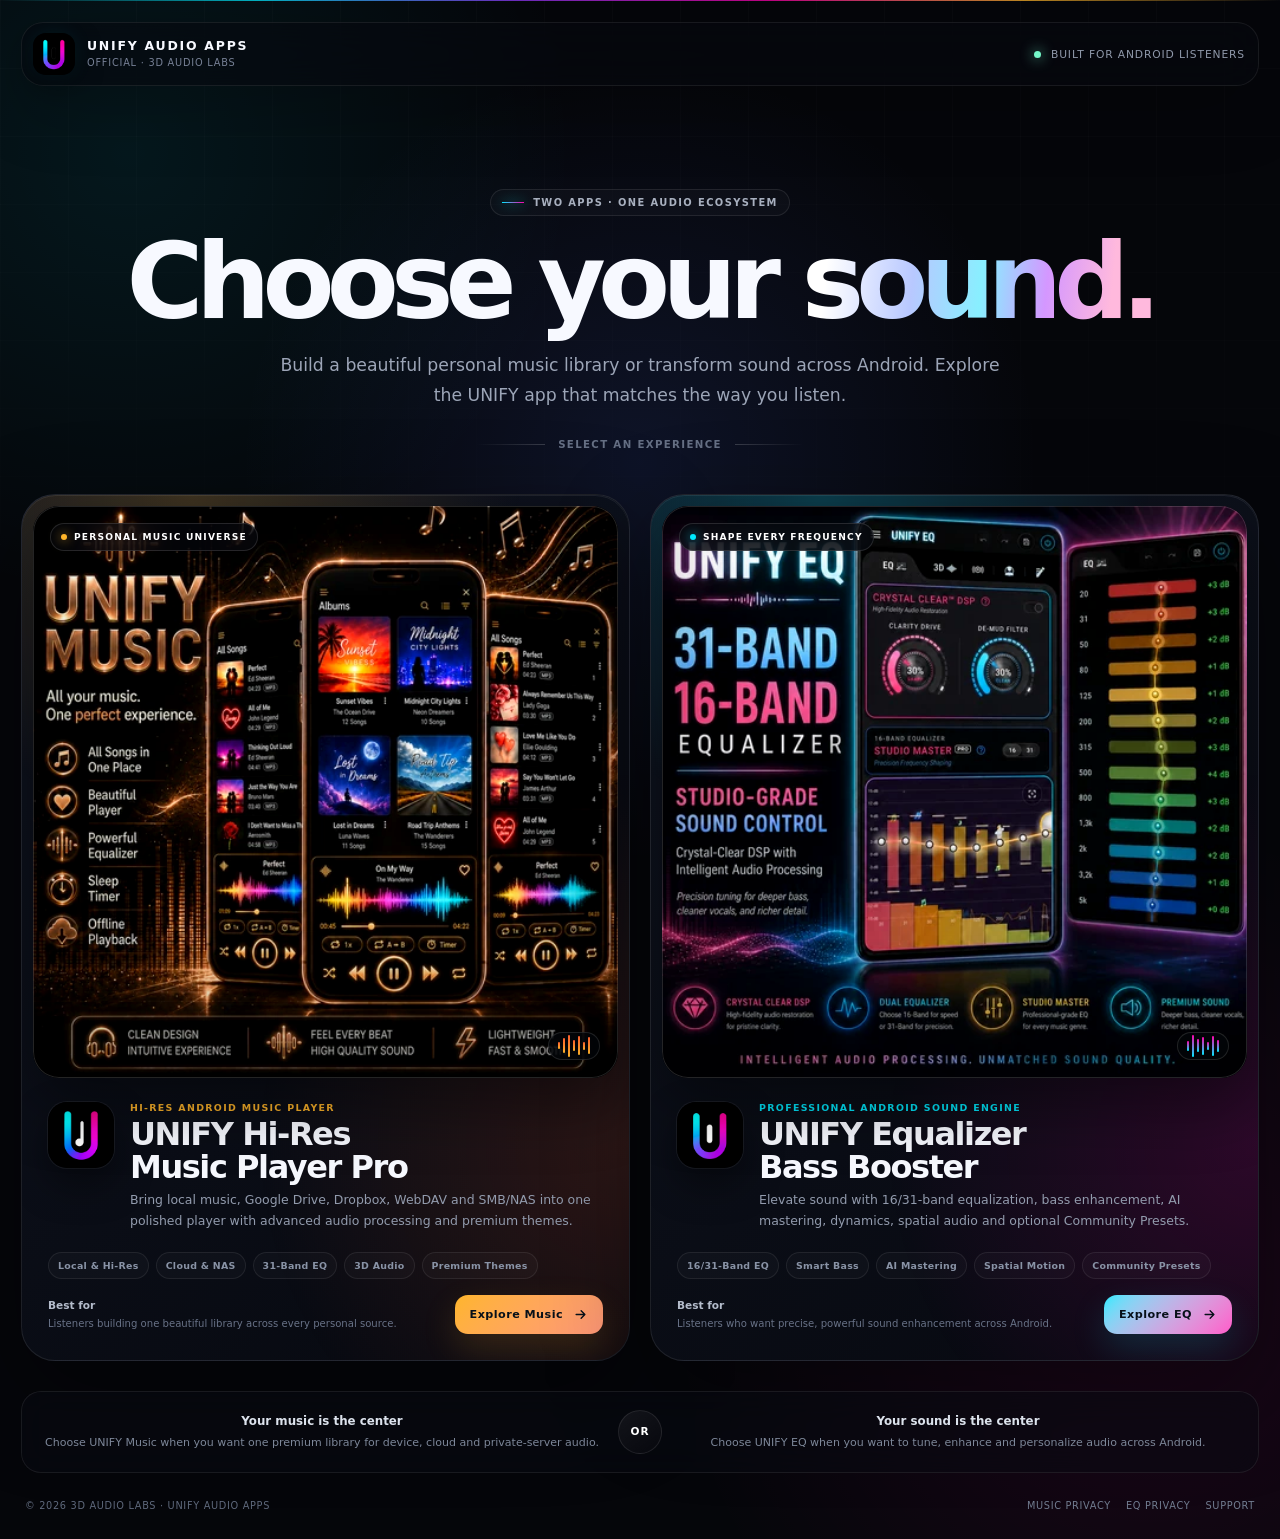
==== commit 2ccbecb5: "Update UNIFY Equalizer and UNIFY Music pages policy v3" ====
--- a/index.html
+++ b/index.html
@@ -1,81 +1,773 @@
-<!doctype html>
+<!DOCTYPE html>
+
 <html lang="en">
 <head>
-  <meta charset="utf-8">
-  <meta name="viewport" content="width=device-width,initial-scale=1">
-  <title>UNIFY Audio Apps — Music Player & Equalizer for Android</title>
-  <meta name="description" content="Official home of UNIFY Hi-Res Music Player Pro and UNIFY Equalizer Bass Booster for Android.">
-  <link rel="canonical" href="https://unifyplayer.online/">
-  <link rel="icon" type="image/png" sizes="48x48" href="https://unifyplayer.online/favicon-48x48.png">
-  <link rel="icon" type="image/png" sizes="96x96" href="https://unifyplayer.online/favicon-96x96.png">
-  <link rel="shortcut icon" href="https://unifyplayer.online/favicon.ico">
-  <link rel="apple-touch-icon" sizes="180x180" href="https://unifyplayer.online/apple-touch-icon.png">
-  <link rel="manifest" href="https://unifyplayer.online/site.webmanifest">
-  <meta name="theme-color" content="#05070d">
-  <meta property="og:title" content="UNIFY Audio Apps">
-  <meta property="og:description" content="Premium Android music playback and professional audio enhancement.">
-  <meta property="og:image" content="https://unifyplayer.online/unify-site-icon.png">
-  <meta property="og:url" content="https://unifyplayer.online/">
-  <meta property="og:type" content="website">
-  <script type="application/ld+json">
-  {
-    "@context":"https://schema.org",
-    "@type":"WebSite",
-    "name":"UNIFY Audio Apps",
-    "url":"https://unifyplayer.online/",
-    "image":"https://unifyplayer.online/unify-site-icon.png"
-  }
-  </script>
-  <style>
-    :root{color-scheme:dark;--cyan:#00eaff;--pink:#ff00ad;--violet:#8e3bff}
-    *{box-sizing:border-box}body{margin:0;min-height:100vh;display:grid;place-items:center;padding:32px;
-    background:radial-gradient(circle at 20% 10%,rgba(0,234,255,.1),transparent 30%),
-    radial-gradient(circle at 85% 80%,rgba(255,0,173,.1),transparent 32%),#05070d;
-    color:#fff;font-family:Inter,system-ui,-apple-system,sans-serif}
-    main{width:min(1080px,100%)}header{text-align:center;margin-bottom:34px}
-    .brand{width:96px;height:96px;border-radius:24px;box-shadow:0 24px 70px rgba(0,0,0,.55),0 0 36px rgba(0,234,255,.12)}
-    h1{font-size:clamp(2.2rem,6vw,5rem);margin:18px 0 8px;letter-spacing:-.055em}
-    header p{color:#929bad;margin:0}.grid{display:grid;grid-template-columns:1fr 1fr;gap:18px}
-    article{padding:26px;border:1px solid rgba(255,255,255,.1);border-radius:24px;
-    background:linear-gradient(145deg,rgba(17,23,37,.95),rgba(7,9,16,.96));
-    box-shadow:0 30px 80px rgba(0,0,0,.28)}
-    .app-head{display:flex;align-items:center;gap:15px}.app-head img{width:68px;height:68px;border-radius:17px}
-    h2{font-size:1.35rem;margin:0}.sub{font-size:.72rem;color:#7d8799;margin-top:4px}
-    article p{color:#9ba4b4;line-height:1.65;font-size:.86rem}
-    a{display:inline-flex;padding:11px 16px;border-radius:12px;color:#071019;text-decoration:none;font-weight:800;
-    background:linear-gradient(135deg,var(--cyan),#75f7c9);transition:.2s}
-    article:last-child a{background:linear-gradient(135deg,#ffcf42,var(--pink));color:#170511}
-    a:hover{transform:translateY(-2px);filter:brightness(1.08)}
-    footer{text-align:center;margin-top:25px;color:#657083;font-size:.72rem}
-    @media(max-width:720px){.grid{grid-template-columns:1fr}}
-  </style>
+<meta charset="utf-8"/>
+<meta content="width=device-width,initial-scale=1,viewport-fit=cover" name="viewport"/>
+<title>UNIFY Audio Apps — Music Player &amp; Equalizer for Android</title>
+<meta content="Choose your UNIFY experience: a premium Hi-Res music player for local, cloud and NAS libraries, or a powerful Android equalizer with bass, 3D audio and Community Presets." name="description"/>
+<meta content="index,follow,max-image-preview:large" name="robots"/>
+<link href="https://unifyplayer.online/" rel="canonical"/>
+<link href="favicon.ico?v=20260716-3" rel="icon" sizes="any"/>
+<link href="favicon-32x32.png?v=20260716-3" rel="icon" sizes="32x32" type="image/png"/>
+<link href="favicon-48x48.png?v=20260716-3" rel="icon" sizes="48x48" type="image/png"/>
+<link href="apple-touch-icon.png?v=20260716-3" rel="apple-touch-icon" sizes="180x180"/>
+<link href="site.webmanifest?v=20260716-3" rel="manifest"/>
+<meta content="#05060a" name="theme-color"/>
+<meta content="UNIFY Audio Apps" name="application-name"/>
+<meta content="UNIFY Audio Apps" name="apple-mobile-web-app-title"/>
+<meta content="website" property="og:type"/>
+<meta content="UNIFY Audio Apps — Choose Your Sound" property="og:title"/>
+<meta content="Explore UNIFY Hi-Res Music Player Pro and UNIFY Equalizer Bass Booster for Android." property="og:description"/>
+<meta content="https://unifyplayer.online/" property="og:url"/>
+<meta content="https://unifyplayer.online/unify-site-icon.png" property="og:image"/>
+<meta content="512" property="og:image:width"/>
+<meta content="512" property="og:image:height"/>
+<meta content="summary_large_image" name="twitter:card"/>
+<meta content="UNIFY Audio Apps — Choose Your Sound" name="twitter:title"/>
+<meta content="Premium music playback or professional sound enhancement — choose the UNIFY app built for you." name="twitter:description"/>
+<meta content="https://unifyplayer.online/unify-site-icon.png" name="twitter:image"/>
+<script type="application/ld+json">{"@context":"https://schema.org","@graph":[{"@type":"WebSite","@id":"https://unifyplayer.online/#website","name":"UNIFY Audio Apps","url":"https://unifyplayer.online/","description":"Official home of UNIFY Hi-Res Music Player Pro and UNIFY Equalizer Bass Booster.","publisher":{"@id":"https://unifyplayer.online/#organization"}},{"@type":"Organization","@id":"https://unifyplayer.online/#organization","name":"3D Audio Labs","url":"https://unifyplayer.online/","logo":{"@type":"ImageObject","url":"https://unifyplayer.online/unify-site-icon.png","width":512,"height":512}},{"@type":"ItemList","name":"UNIFY Android Audio Apps","numberOfItems":2,"itemListElement":[{"@type":"ListItem","position":1,"item":{"@type":"SoftwareApplication","name":"UNIFY Hi-Res Music Player Pro","applicationCategory":"MultimediaApplication","operatingSystem":"Android","url":"https://unifyplayer.online/unify-music-home-page.html","image":"https://unifyplayer.online/unify-music-assets/images/unify-music-themes-player.webp","description":"A Hi-Res Android music player for local music, Google Drive, Dropbox, WebDAV and SMB/NAS libraries."}},{"@type":"ListItem","position":2,"item":{"@type":"SoftwareApplication","name":"UNIFY Equalizer Bass Booster","applicationCategory":"MultimediaApplication","operatingSystem":"Android","url":"https://unifyplayer.online/unify-eq-home-page.html","image":"https://unifyplayer.online/unify-eq-assets/images/unify-eq-graphic-equalizer.webp","description":"A professional Android equalizer with 31-band EQ, bass enhancement, AI mastering, 3D audio and Community Presets."}}]}]}</script>
+<style>
+    :root{
+      color-scheme:dark;
+      --bg:#05060a;
+      --surface:#0b0e16;
+      --text:#f7f9ff;
+      --muted:#929bad;
+      --line:rgba(255,255,255,.10);
+      --cyan:#00eaff;
+      --violet:#8e3bff;
+      --pink:#ff00ad;
+      --gold:#ffb52a;
+      --green:#75f7c9;
+      --mx:50%;
+      --my:30%;
+    }
+
+    *{box-sizing:border-box}
+    html{scroll-behavior:smooth}
+    body{
+      margin:0;
+      min-height:100vh;
+      overflow-x:hidden;
+      color:var(--text);
+      background:
+        radial-gradient(circle at var(--mx) var(--my),rgba(82,118,255,.12),transparent 25rem),
+        radial-gradient(circle at 10% 10%,rgba(0,234,255,.08),transparent 28rem),
+        radial-gradient(circle at 90% 85%,rgba(255,0,173,.09),transparent 30rem),
+        var(--bg);
+      font-family:Inter,Manrope,ui-sans-serif,system-ui,-apple-system,BlinkMacSystemFont,"Segoe UI",sans-serif;
+      -webkit-font-smoothing:antialiased;
+      text-rendering:optimizeLegibility;
+    }
+
+    body::before{
+      content:"";
+      position:fixed;
+      inset:0;
+      z-index:-3;
+      pointer-events:none;
+      background-image:
+        linear-gradient(rgba(255,255,255,.021) 1px,transparent 1px),
+        linear-gradient(90deg,rgba(255,255,255,.021) 1px,transparent 1px);
+      background-size:68px 68px;
+      mask-image:linear-gradient(to bottom,rgba(0,0,0,.92),transparent 88%);
+    }
+
+    body::after{
+      content:"";
+      position:fixed;
+      left:0;
+      right:0;
+      top:0;
+      height:1px;
+      z-index:10;
+      background:linear-gradient(90deg,transparent,var(--cyan),var(--violet),var(--pink),var(--gold),transparent);
+      opacity:.72;
+    }
+
+    a{color:inherit}
+    img{display:block;max-width:100%}
+    button,a{-webkit-tap-highlight-color:transparent}
+
+    .site-shell{
+      width:min(1500px,calc(100% - 42px));
+      margin:auto;
+      padding:22px 0 28px;
+    }
+
+    .topbar{
+      min-height:64px;
+      display:flex;
+      align-items:center;
+      justify-content:space-between;
+      gap:20px;
+      border:1px solid rgba(255,255,255,.075);
+      border-radius:22px;
+      padding:10px 13px 10px 11px;
+      background:rgba(7,9,15,.62);
+      backdrop-filter:blur(20px);
+      box-shadow:0 20px 70px rgba(0,0,0,.24);
+    }
+
+    .brand{
+      display:flex;
+      align-items:center;
+      gap:12px;
+      min-width:0;
+      text-decoration:none;
+    }
+
+    .brand img{
+      width:42px;
+      height:42px;
+      border-radius:13px;
+      box-shadow:0 8px 28px rgba(0,0,0,.42),0 0 20px rgba(0,234,255,.08);
+    }
+
+    .brand strong,.brand span{display:block}
+    .brand strong{
+      font-size:.78rem;
+      letter-spacing:.14em;
+      line-height:1;
+    }
+    .brand span{
+      margin-top:5px;
+      color:#778196;
+      font-size:.61rem;
+      letter-spacing:.08em;
+    }
+
+    .topbar-right{
+      display:flex;
+      align-items:center;
+      gap:10px;
+      color:#8f98aa;
+      font-size:.67rem;
+      letter-spacing:.08em;
+      text-transform:uppercase;
+    }
+
+    .status-dot{
+      width:7px;
+      height:7px;
+      border-radius:50%;
+      background:var(--green);
+      box-shadow:0 0 14px var(--green);
+      animation:pulse 2.2s infinite;
+    }
+
+    .hero{
+      padding:clamp(56px,8vw,106px) 0 44px;
+      text-align:center;
+      position:relative;
+    }
+
+    .eyebrow{
+      display:inline-flex;
+      align-items:center;
+      gap:9px;
+      padding:7px 11px;
+      border:1px solid rgba(255,255,255,.09);
+      border-radius:999px;
+      color:#a8b0bf;
+      background:rgba(255,255,255,.025);
+      font-size:.62rem;
+      font-weight:800;
+      letter-spacing:.14em;
+      text-transform:uppercase;
+    }
+
+    .eyebrow i{
+      width:22px;
+      height:1px;
+      background:linear-gradient(90deg,var(--cyan),var(--pink));
+      box-shadow:0 0 12px var(--cyan);
+    }
+
+    h1{
+      max-width:1050px;
+      margin:20px auto 20px;
+      font-size:clamp(3.3rem,8.2vw,8.4rem);
+      line-height:.89;
+      letter-spacing:-.075em;
+      font-weight:780;
+    }
+
+    h1 span{
+      background:linear-gradient(96deg,#fff 8%,#b8c8ff 32%,#88efff 51%,#d497ff 69%,#ffb9dd 87%);
+      -webkit-background-clip:text;
+      background-clip:text;
+      color:transparent;
+    }
+
+    .hero-copy{
+      width:min(720px,100%);
+      margin:0 auto;
+      color:#9ca5b7;
+      font-size:clamp(.9rem,1.4vw,1.08rem);
+      line-height:1.75;
+    }
+
+    .choice-line{
+      display:flex;
+      align-items:center;
+      justify-content:center;
+      gap:13px;
+      margin-top:28px;
+      color:#667085;
+      font-size:.64rem;
+      font-weight:800;
+      letter-spacing:.13em;
+      text-transform:uppercase;
+    }
+
+    .choice-line::before,.choice-line::after{
+      content:"";
+      width:70px;
+      height:1px;
+      background:linear-gradient(90deg,transparent,rgba(255,255,255,.18));
+    }
+    .choice-line::after{transform:scaleX(-1)}
+
+    .app-grid{
+      display:grid;
+      grid-template-columns:1fr 1fr;
+      gap:20px;
+      align-items:stretch;
+      position:relative;
+    }
+
+    .app-card{
+      --accent:var(--cyan);
+      --accent2:var(--violet);
+      position:relative;
+      min-width:0;
+      overflow:hidden;
+      border:1px solid rgba(255,255,255,.09);
+      border-radius:34px;
+      background:
+        linear-gradient(145deg,rgba(16,21,34,.93),rgba(7,9,16,.98));
+      box-shadow:0 36px 100px rgba(0,0,0,.38);
+      isolation:isolate;
+      transition:transform .45s cubic-bezier(.2,.8,.2,1),border-color .35s,box-shadow .45s;
+    }
+
+    .app-card::before{
+      content:"";
+      position:absolute;
+      inset:-1px;
+      z-index:-2;
+      border-radius:inherit;
+      background:
+        radial-gradient(circle at 28% 0%,color-mix(in srgb,var(--accent) 20%,transparent),transparent 34%),
+        radial-gradient(circle at 100% 75%,color-mix(in srgb,var(--accent2) 15%,transparent),transparent 42%);
+    }
+
+    .app-card::after{
+      content:"";
+      position:absolute;
+      inset:0;
+      z-index:4;
+      pointer-events:none;
+      border-radius:inherit;
+      box-shadow:inset 0 1px 0 rgba(255,255,255,.08);
+    }
+
+    .app-card.music{--accent:#ffb52a;--accent2:#ff5f2e}
+    .app-card.eq{--accent:#00eaff;--accent2:#ff00ad}
+
+    .card-link{
+      display:grid;
+      grid-template-rows:auto 1fr auto;
+      height:100%;
+      color:inherit;
+      text-decoration:none;
+      outline:none;
+    }
+
+    .card-link:focus-visible{
+      box-shadow:inset 0 0 0 3px var(--accent);
+      border-radius:34px;
+    }
+
+    .media{
+      position:relative;
+      margin:11px 11px 0;
+      border-radius:26px;
+      overflow:hidden;
+      aspect-ratio:512/500;
+      background:#030407;
+      box-shadow:0 26px 65px rgba(0,0,0,.42);
+    }
+
+    .media::before{
+      content:"";
+      position:absolute;
+      inset:0;
+      z-index:2;
+      pointer-events:none;
+      box-shadow:
+        inset 0 0 0 1px rgba(255,255,255,.14),
+        inset 0 -90px 100px rgba(0,0,0,.22);
+      border-radius:inherit;
+    }
+
+    .media picture{display:block;width:100%;height:100%}.media img{
+      width:100%;
+      height:100%;
+      object-fit:cover;
+      transition:transform .75s cubic-bezier(.2,.8,.2,1),filter .55s;
+    }
+
+    .media-badge{
+      position:absolute;
+      z-index:3;
+      top:17px;
+      left:17px;
+      display:flex;
+      align-items:center;
+      gap:7px;
+      padding:8px 10px;
+      border:1px solid rgba(255,255,255,.13);
+      border-radius:999px;
+      background:rgba(4,6,11,.75);
+      backdrop-filter:blur(16px);
+      color:#fff;
+      font-size:.57rem;
+      font-weight:800;
+      letter-spacing:.13em;
+      text-transform:uppercase;
+    }
+
+    .media-badge i{
+      width:6px;
+      height:6px;
+      border-radius:50%;
+      background:var(--accent);
+      box-shadow:0 0 12px var(--accent);
+    }
+
+    .visual-bars{
+      position:absolute;
+      right:18px;
+      bottom:18px;
+      z-index:3;
+      height:28px;
+      display:flex;
+      align-items:center;
+      gap:3px;
+      padding:7px 9px;
+      border:1px solid rgba(255,255,255,.12);
+      border-radius:999px;
+      background:rgba(4,6,11,.72);
+      backdrop-filter:blur(14px);
+    }
+
+    .visual-bars span{
+      width:2px;
+      height:var(--h);
+      border-radius:99px;
+      background:linear-gradient(to top,var(--accent),var(--accent2));
+      animation:eqbar 1.25s ease-in-out infinite alternate;
+      animation-delay:var(--d);
+      transform-origin:center;
+    }
+
+    .card-body{
+      display:grid;
+      grid-template-columns:auto 1fr;
+      gap:16px;
+      padding:24px 26px 16px;
+      align-items:start;
+    }
+
+    .app-icon{
+      width:66px;
+      height:66px;
+      border-radius:19px;
+      box-shadow:
+        0 16px 38px rgba(0,0,0,.42),
+        0 0 0 1px rgba(255,255,255,.08);
+    }
+
+    .app-type{
+      color:var(--accent);
+      font-size:.59rem;
+      font-weight:850;
+      letter-spacing:.14em;
+      text-transform:uppercase;
+    }
+
+    h2{
+      margin:5px 0 7px;
+      font-size:clamp(1.35rem,2.5vw,2.25rem);
+      line-height:1.03;
+      letter-spacing:-.045em;
+    }
+
+    .card-desc{
+      margin:0;
+      color:#929bad;
+      font-size:.78rem;
+      line-height:1.62;
+    }
+
+    .feature-row{
+      grid-column:1/-1;
+      display:flex;
+      flex-wrap:wrap;
+      gap:7px;
+      margin-top:5px;
+    }
+
+    .feature-row span{
+      padding:7px 9px;
+      border:1px solid rgba(255,255,255,.075);
+      border-radius:999px;
+      background:rgba(255,255,255,.025);
+      color:#8993a6;
+      font-size:.59rem;
+      font-weight:720;
+      letter-spacing:.03em;
+    }
+
+    .card-footer{
+      display:flex;
+      align-items:center;
+      justify-content:space-between;
+      gap:14px;
+      padding:0 26px 26px;
+    }
+
+    .best-for{
+      color:#687287;
+      font-size:.63rem;
+      line-height:1.5;
+    }
+
+    .best-for strong{
+      display:block;
+      color:#b4bccb;
+      font-size:.66rem;
+      margin-bottom:2px;
+    }
+
+    .explore{
+      flex:0 0 auto;
+      display:inline-flex;
+      align-items:center;
+      gap:10px;
+      padding:12px 15px;
+      border-radius:13px;
+      color:#071019;
+      background:linear-gradient(135deg,var(--accent),color-mix(in srgb,var(--accent2) 65%,#fff));
+      box-shadow:0 14px 35px color-mix(in srgb,var(--accent) 15%,transparent);
+      font-size:.7rem;
+      font-weight:900;
+      letter-spacing:.04em;
+    }
+
+    .explore svg{
+      width:15px;
+      height:15px;
+      transition:transform .3s;
+    }
+
+    .app-card:hover{
+      transform:translateY(-8px);
+      border-color:color-mix(in srgb,var(--accent) 35%,rgba(255,255,255,.1));
+      box-shadow:
+        0 44px 120px rgba(0,0,0,.48),
+        0 0 60px color-mix(in srgb,var(--accent) 8%,transparent);
+    }
+
+    .app-card:hover .media picture{display:block;width:100%;height:100%}.media img{
+      transform:scale(1.035);
+      filter:saturate(1.06) contrast(1.02);
+    }
+
+    .app-card:hover .explore svg{transform:translateX(4px)}
+
+    .guide{
+      display:grid;
+      grid-template-columns:1fr auto 1fr;
+      align-items:center;
+      gap:18px;
+      margin:30px 0 4px;
+      padding:18px 22px;
+      border:1px solid rgba(255,255,255,.075);
+      border-radius:20px;
+      background:rgba(8,11,18,.5);
+      color:#7d8799;
+      text-align:center;
+      font-size:.69rem;
+      line-height:1.6;
+      backdrop-filter:blur(16px);
+    }
+
+    .guide strong{
+      display:block;
+      color:#dce2ec;
+      margin-bottom:3px;
+      font-size:.74rem;
+    }
+
+    .guide-mark{
+      width:44px;
+      height:44px;
+      display:grid;
+      place-items:center;
+      border:1px solid rgba(255,255,255,.09);
+      border-radius:50%;
+      background:linear-gradient(145deg,rgba(255,255,255,.06),rgba(255,255,255,.01));
+      color:#fff;
+      font-size:.66rem;
+      font-weight:900;
+      letter-spacing:.08em;
+    }
+
+    footer{
+      display:flex;
+      align-items:center;
+      justify-content:space-between;
+      gap:16px;
+      padding:23px 4px 0;
+      color:#5f697c;
+      font-size:.61rem;
+      letter-spacing:.07em;
+      text-transform:uppercase;
+    }
+
+    .footer-links{display:flex;gap:15px}
+    .footer-links a{
+      color:#727d91;
+      text-decoration:none;
+      transition:color .2s;
+    }
+    .footer-links a:hover{color:#fff}
+
+    @keyframes pulse{
+      0%,100%{opacity:.55;transform:scale(.8)}
+      50%{opacity:1;transform:scale(1.12)}
+    }
+
+    @keyframes eqbar{
+      from{transform:scaleY(.45);opacity:.55}
+      to{transform:scaleY(1);opacity:1}
+    }
+
+    @media(max-width:980px){
+      .site-shell{width:min(100% - 24px,760px)}
+      .app-grid{grid-template-columns:1fr}
+      .hero{padding-top:60px}
+      .app-card:hover{transform:translateY(-3px)}
+      .guide{grid-template-columns:1fr}
+      .guide-mark{margin:auto}
+    }
+
+    @media(max-width:620px){
+      .site-shell{width:min(100% - 18px,520px);padding-top:9px}
+      .topbar{border-radius:17px;padding:8px 10px}
+      .brand img{width:37px;height:37px;border-radius:11px}
+      .brand strong{font-size:.67rem}
+      .brand span{font-size:.53rem}
+      .topbar-right span:last-child{display:none}
+      .hero{padding:48px 5px 32px}
+      h1{font-size:clamp(3rem,17vw,4.9rem)}
+      .hero-copy{font-size:.85rem}
+      .app-card{border-radius:25px}
+      .media{margin:8px 8px 0;border-radius:20px}
+      .media-badge{top:12px;left:12px}
+      .visual-bars{right:12px;bottom:12px}
+      .card-body{grid-template-columns:auto 1fr;padding:20px 18px 14px;gap:13px}
+      .app-icon{width:55px;height:55px;border-radius:16px}
+      h2{font-size:1.45rem}
+      .card-desc{font-size:.73rem}
+      .card-footer{align-items:flex-end;padding:0 18px 20px}
+      .best-for{max-width:165px}
+      .explore{padding:11px 12px;font-size:.64rem}
+      .guide{padding:17px 16px}
+      footer{display:grid;justify-content:center;text-align:center}
+      .footer-links{justify-content:center;flex-wrap:wrap}
+    }
+
+    @media(prefers-reduced-motion:reduce){
+      *,*::before,*::after{scroll-behavior:auto!important;animation:none!important;transition:none!important}
+      .app-card:hover{transform:none}
+    }
+  
+.media picture{background:linear-gradient(135deg,rgba(255,255,255,.035),rgba(255,255,255,.012))}
+.media img[alt]{color:#9aa4b5}
+</style>
 </head>
 <body>
+<div class="site-shell">
+<header class="topbar">
+<a aria-label="UNIFY Audio Apps home" class="brand" href="">
+<img alt="" height="42" src="unify-site-icon.png" width="42"/>
+<div>
+<strong>UNIFY AUDIO APPS</strong>
+<span>OFFICIAL · 3D AUDIO LABS</span>
+</div>
+</a>
+<div class="topbar-right">
+<span aria-hidden="true" class="status-dot"></span>
+<span>Built for Android listeners</span>
+</div>
+</header>
 <main>
-  <header>
-    <img class="brand" src="/unify-site-icon.png" width="96" height="96" alt="UNIFY Audio Apps">
-    <h1>UNIFY Audio Apps</h1>
-    <p>High-resolution music playback and professional sound enhancement for Android.</p>
-  </header>
-  <section class="grid">
-    <article>
-      <div class="app-head">
-        <img src="/unify-music-assets/images/unify-music-app-icon-192.png" width="68" height="68" alt="UNIFY Hi-Res Music Player Pro">
-        <div><h2>UNIFY Hi-Res Music Player Pro</h2><div class="sub">Local · Cloud · NAS · Hi-Res Audio</div></div>
-      </div>
-      <p>Play local music and personal Google Drive, Dropbox, WebDAV or SMB/NAS libraries with advanced EQ, 3D audio and premium themes.</p>
-      <a href="/unify-music-home-page.html">Explore UNIFY Music</a>
-    </article>
-    <article>
-      <div class="app-head">
-        <img src="/unify-eq-assets/images/unify-eq-app-icon-192.png" width="68" height="68" alt="UNIFY Equalizer Bass Booster">
-        <div><h2>UNIFY Equalizer Bass Booster</h2><div class="sub">31-Band EQ · Bass · 3D Audio · Community</div></div>
-      </div>
-      <p>Shape sound across Android with professional equalization, bass enhancement, mastering tools, spatial effects and Community Presets.</p>
-      <a href="/unify-eq-home-page.html">Explore UNIFY EQ</a>
-    </article>
-  </section>
-  <footer>Official website · 3D Audio Labs</footer>
+<section aria-labelledby="page-title" class="hero">
+<div class="eyebrow"><i aria-hidden="true"></i> Two apps · one audio ecosystem</div>
+<h1 id="page-title">Choose your <span>sound.</span></h1>
+<p class="hero-copy">
+          Build a beautiful personal music library or transform sound across Android.
+          Explore the UNIFY app that matches the way you listen.
+        </p>
+<div class="choice-line">Select an experience</div>
+</section>
+<section aria-label="Choose a UNIFY app" class="app-grid">
+<article class="app-card music">
+<a aria-label="Explore UNIFY Hi-Res Music Player Pro" class="card-link" href="unify-music-home-page.html">
+<div class="media">
+<picture><source srcset="unify-music-assets/images/unify-music-themes-player.webp" type="image/webp"/><img alt="UNIFY Hi-Res Music Player Pro showing albums, songs, waveform controls and Obsidian Gold theme" decoding="async" height="500" loading="eager" src="unify-music-assets/images/unify-music-themes-player.jpg" width="512"/></picture>
+<div class="media-badge"><i aria-hidden="true"></i> Personal music universe</div>
+<div aria-hidden="true" class="visual-bars">
+<span style="--h:7px;--d:-.1s"></span>
+<span style="--h:15px;--d:-.6s"></span>
+<span style="--h:22px;--d:-.3s"></span>
+<span style="--h:11px;--d:-.8s"></span>
+<span style="--h:19px;--d:-.45s"></span>
+<span style="--h:8px;--d:-.2s"></span>
+<span style="--h:17px;--d:-.72s"></span>
+</div>
+</div>
+<div class="card-body">
+<img alt="" class="app-icon" height="66" src="unify-music-assets/images/unify-music-app-icon-192.png" width="66"/>
+<div>
+<div class="app-type">Hi-Res Android music player</div>
+<h2>UNIFY Hi-Res<br/>Music Player Pro</h2>
+<p class="card-desc">
+                  Bring local music, Google Drive, Dropbox, WebDAV and SMB/NAS into one polished player with advanced audio processing and premium themes.
+                </p>
+</div>
+<div aria-label="UNIFY Music highlights" class="feature-row">
+<span>Local &amp; Hi-Res</span>
+<span>Cloud &amp; NAS</span>
+<span>31-Band EQ</span>
+<span>3D Audio</span>
+<span>Premium Themes</span>
+</div>
+</div>
+<div class="card-footer">
+<div class="best-for">
+<strong>Best for</strong>
+                Listeners building one beautiful library across every personal source.
+              </div>
+<span class="explore">
+                Explore Music
+                <svg aria-hidden="true" fill="none" stroke="currentColor" stroke-linecap="round" stroke-linejoin="round" stroke-width="2.2" viewbox="0 0 24 24">
+<path d="M5 12h14M13 6l6 6-6 6"></path>
+</svg>
+</span>
+</div>
+</a>
+</article>
+<article class="app-card eq">
+<a aria-label="Explore UNIFY Equalizer Bass Booster" class="card-link" href="unify-eq-home-page.html">
+<div class="media">
+<picture><source srcset="unify-eq-assets/images/unify-eq-graphic-equalizer.webp" type="image/webp"/><img alt="UNIFY Equalizer Bass Booster showing professional 16-band and 31-band graphic equalizer controls" decoding="async" height="500" loading="eager" src="unify-eq-assets/images/unify-eq-graphic-equalizer.webp" width="512"/></picture>
+<div class="media-badge"><i aria-hidden="true"></i> Shape every frequency</div>
+<div aria-hidden="true" class="visual-bars">
+<span style="--h:10px;--d:-.5s"></span>
+<span style="--h:22px;--d:-.18s"></span>
+<span style="--h:13px;--d:-.75s"></span>
+<span style="--h:18px;--d:-.35s"></span>
+<span style="--h:8px;--d:-.62s"></span>
+<span style="--h:20px;--d:-.25s"></span>
+<span style="--h:12px;--d:-.9s"></span>
+</div>
+</div>
+<div class="card-body">
+<img alt="" class="app-icon" height="66" src="unify-eq-assets/images/unify-eq-app-icon-192.png" width="66"/>
+<div>
+<div class="app-type">Professional Android sound engine</div>
+<h2>UNIFY Equalizer<br/>Bass Booster</h2>
+<p class="card-desc">
+                  Elevate sound with 16/31-band equalization, bass enhancement, AI mastering, dynamics, spatial audio and optional Community Presets.
+                </p>
+</div>
+<div aria-label="UNIFY Equalizer highlights" class="feature-row">
+<span>16/31-Band EQ</span>
+<span>Smart Bass</span>
+<span>AI Mastering</span>
+<span>Spatial Motion</span>
+<span>Community Presets</span>
+</div>
+</div>
+<div class="card-footer">
+<div class="best-for">
+<strong>Best for</strong>
+                Listeners who want precise, powerful sound enhancement across Android.
+              </div>
+<span class="explore">
+                Explore EQ
+                <svg aria-hidden="true" fill="none" stroke="currentColor" stroke-linecap="round" stroke-linejoin="round" stroke-width="2.2" viewbox="0 0 24 24">
+<path d="M5 12h14M13 6l6 6-6 6"></path>
+</svg>
+</span>
+</div>
+</a>
+</article>
+</section>
+<section aria-label="Quick app selection guide" class="guide">
+<div>
+<strong>Your music is the center</strong>
+          Choose UNIFY Music when you want one premium library for device, cloud and private-server audio.
+        </div>
+<div class="guide-mark">OR</div>
+<div>
+<strong>Your sound is the center</strong>
+          Choose UNIFY EQ when you want to tune, enhance and personalize audio across Android.
+        </div>
+</section>
 </main>
+<footer>
+<span>© 2026 3D Audio Labs · UNIFY Audio Apps</span>
+<nav aria-label="App legal pages" class="footer-links">
+<a href="unify-music-privacy.html">Music Privacy</a>
+<a href="unify-eq-privacy.html">EQ Privacy</a>
+<a href="mailto:namtruyenpro95@gmail.com">Support</a>
+</nav>
+</footer>
+</div>
+<script>
+    (() => {
+      const root = document.documentElement;
+      const reduceMotion = window.matchMedia('(prefers-reduced-motion: reduce)').matches;
+
+      if (!reduceMotion) {
+        window.addEventListener('pointermove', (event) => {
+          root.style.setProperty('--mx', `${event.clientX}px`);
+          root.style.setProperty('--my', `${event.clientY}px`);
+        }, {passive:true});
+
+        document.querySelectorAll('.app-card').forEach((card) => {
+          card.addEventListener('pointermove', (event) => {
+            if (window.innerWidth < 981) return;
+            const rect = card.getBoundingClientRect();
+            const rx = ((event.clientY - rect.top) / rect.height - .5) * -2.1;
+            const ry = ((event.clientX - rect.left) / rect.width - .5) * 2.1;
+            card.style.transform = `translateY(-8px) perspective(1200px) rotateX(${rx}deg) rotateY(${ry}deg)`;
+          }, {passive:true});
+
+          card.addEventListener('pointerleave', () => {
+            card.style.transform = '';
+          }, {passive:true});
+        });
+      }
+    })();
+  </script>
 </body>
 </html>
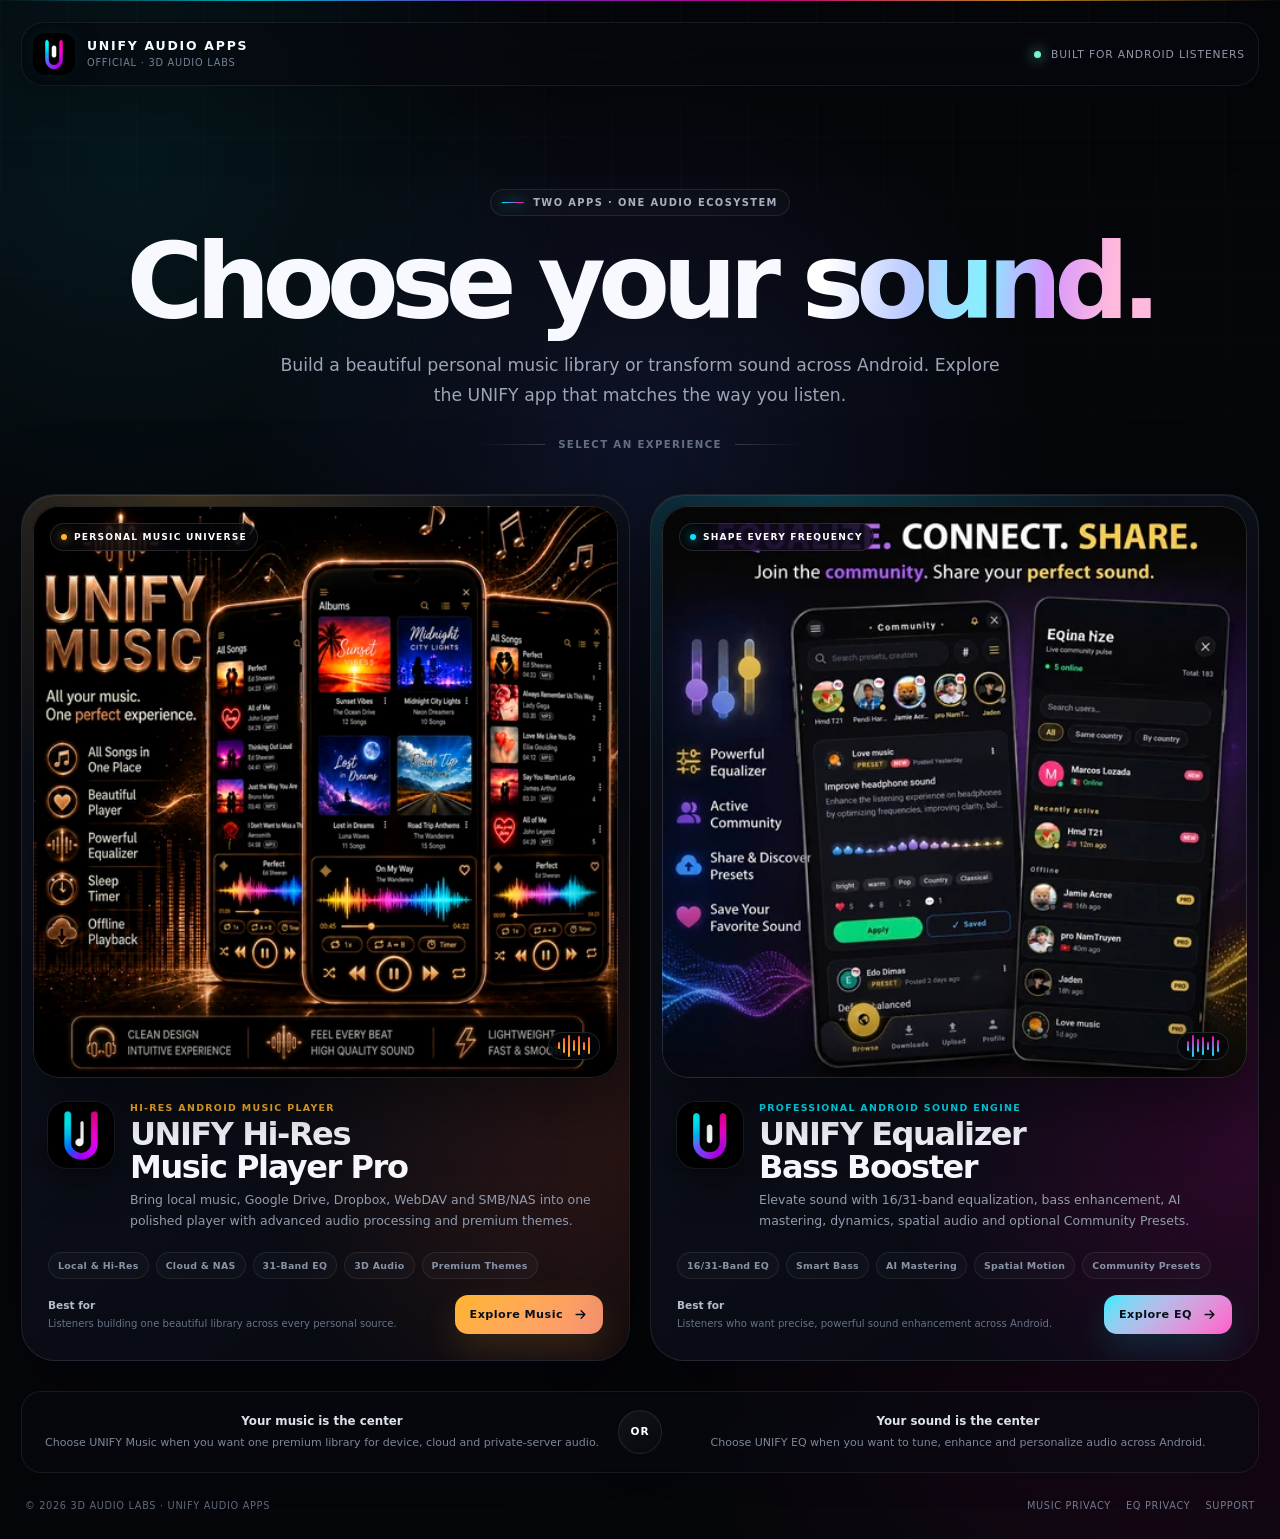
==== commit 9fb23bc6: "Update UNIFY Equalizer and UNIFY Music pages policy v5" ====
--- a/index.html
+++ b/index.html
@@ -8,11 +8,11 @@
 <meta content="Choose your UNIFY experience: a premium Hi-Res music player for local, cloud and NAS libraries, or a powerful Android equalizer with bass, 3D audio and Community Presets." name="description"/>
 <meta content="index,follow,max-image-preview:large" name="robots"/>
 <link href="https://unifyplayer.online/" rel="canonical"/>
-<link href="favicon.ico?v=20260716-3" rel="icon" sizes="any"/>
-<link href="favicon-32x32.png?v=20260716-3" rel="icon" sizes="32x32" type="image/png"/>
-<link href="favicon-48x48.png?v=20260716-3" rel="icon" sizes="48x48" type="image/png"/>
-<link href="apple-touch-icon.png?v=20260716-3" rel="apple-touch-icon" sizes="180x180"/>
-<link href="site.webmanifest?v=20260716-3" rel="manifest"/>
+<link href="favicon.ico?v=20260716-6" rel="icon" sizes="any"/>
+<link href="favicon-32x32.png?v=20260716-6" rel="icon" sizes="32x32" type="image/png"/>
+<link href="favicon-48x48.png?v=20260716-6" rel="icon" sizes="48x48" type="image/png"/>
+<link href="apple-touch-icon.png?v=20260716-6" rel="apple-touch-icon" sizes="180x180"/>
+<link href="site.webmanifest?v=20260716-6" rel="manifest"/>
 <meta content="#05060a" name="theme-color"/>
 <meta content="UNIFY Audio Apps" name="application-name"/>
 <meta content="UNIFY Audio Apps" name="apple-mobile-web-app-title"/>
@@ -677,7 +677,7 @@
 <article class="app-card eq">
 <a aria-label="Explore UNIFY Equalizer Bass Booster" class="card-link" href="unify-eq-home-page.html">
 <div class="media">
-<picture><source srcset="unify-eq-assets/images/unify-eq-graphic-equalizer.webp" type="image/webp"/><img alt="UNIFY Equalizer Bass Booster showing professional 16-band and 31-band graphic equalizer controls" decoding="async" height="500" loading="eager" src="unify-eq-assets/images/unify-eq-graphic-equalizer.webp" width="512"/></picture>
+<picture><source srcset="unify-eq-assets/images/unify-eq-community-presets.webp" type="image/webp"/><img alt="UNIFY Equalizer Bass Booster showing professional 16-band and 31-band graphic equalizer controls" decoding="async" height="500" loading="eager" src="unify-eq-assets/images/unify-eq-graphic-equalizer.webp" width="512"/></picture>
 <div class="media-badge"><i aria-hidden="true"></i> Shape every frequency</div>
 <div aria-hidden="true" class="visual-bars">
 <span style="--h:10px;--d:-.5s"></span>
